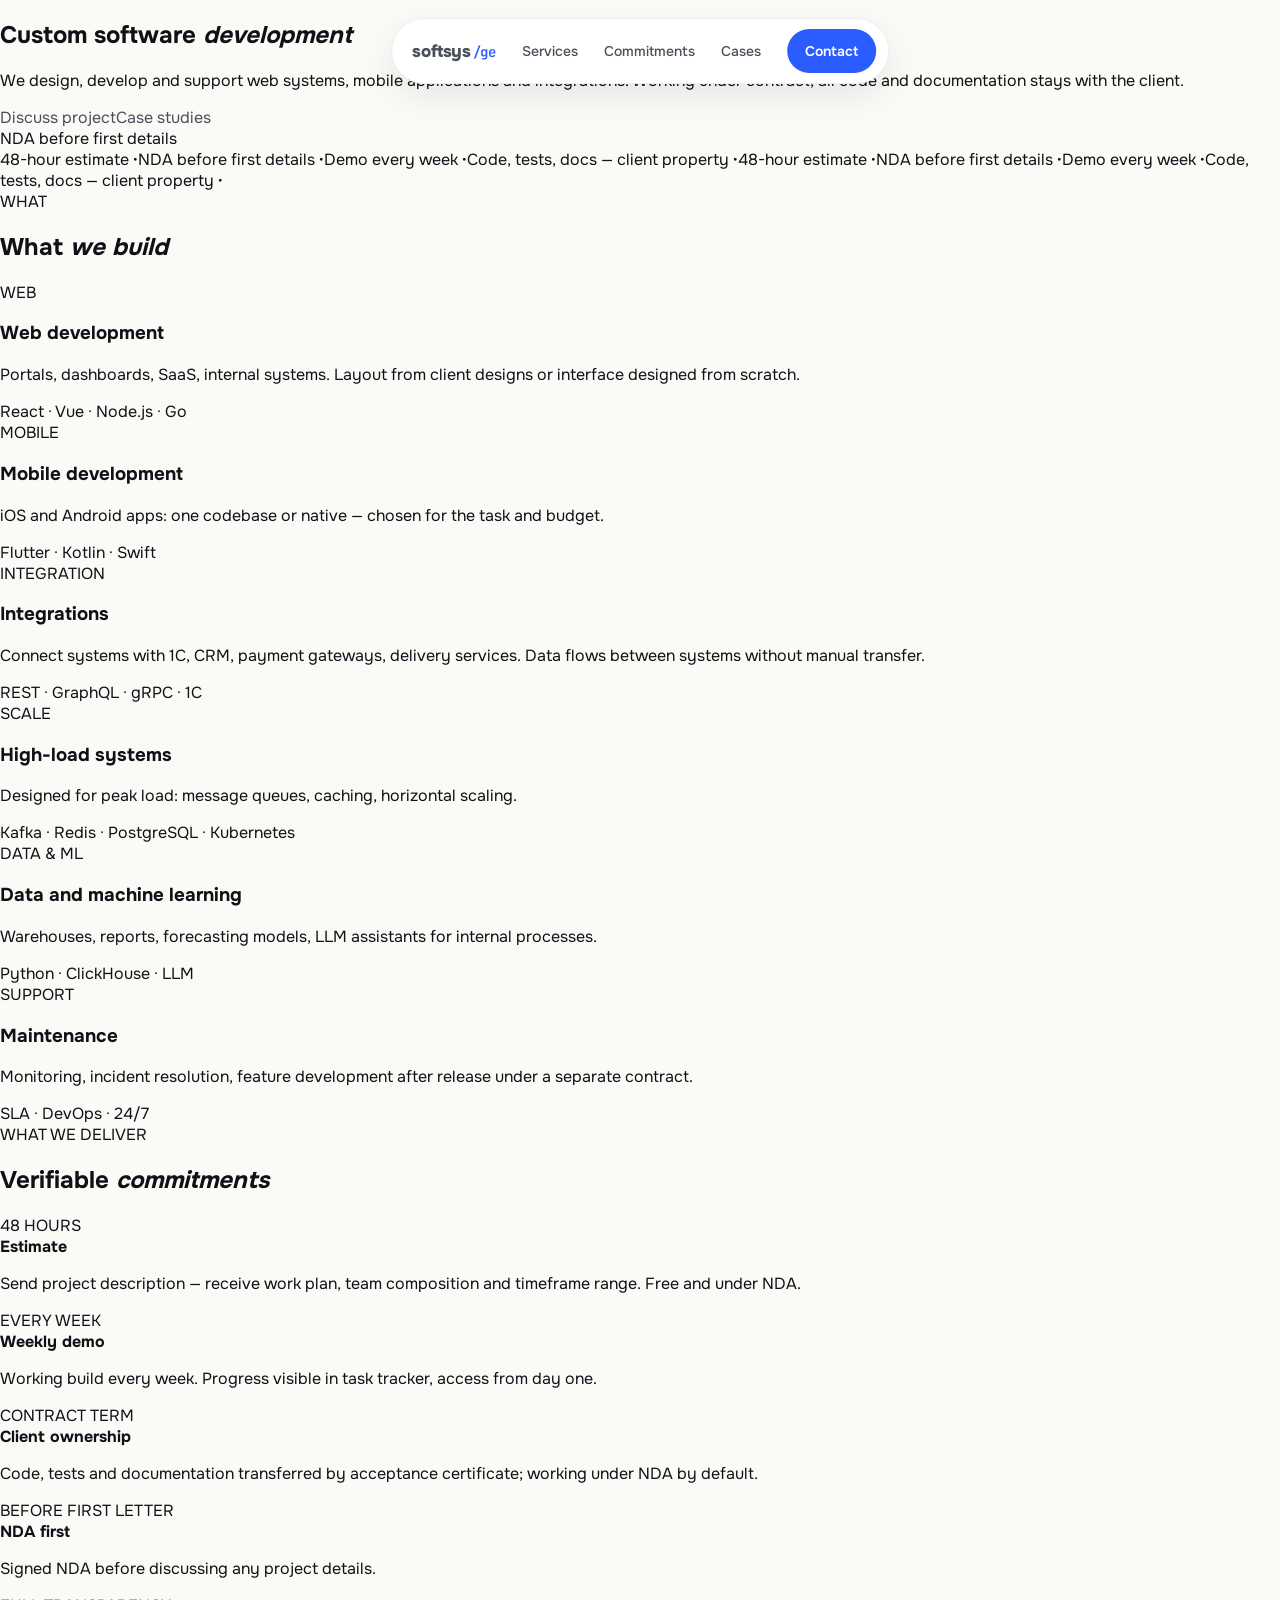
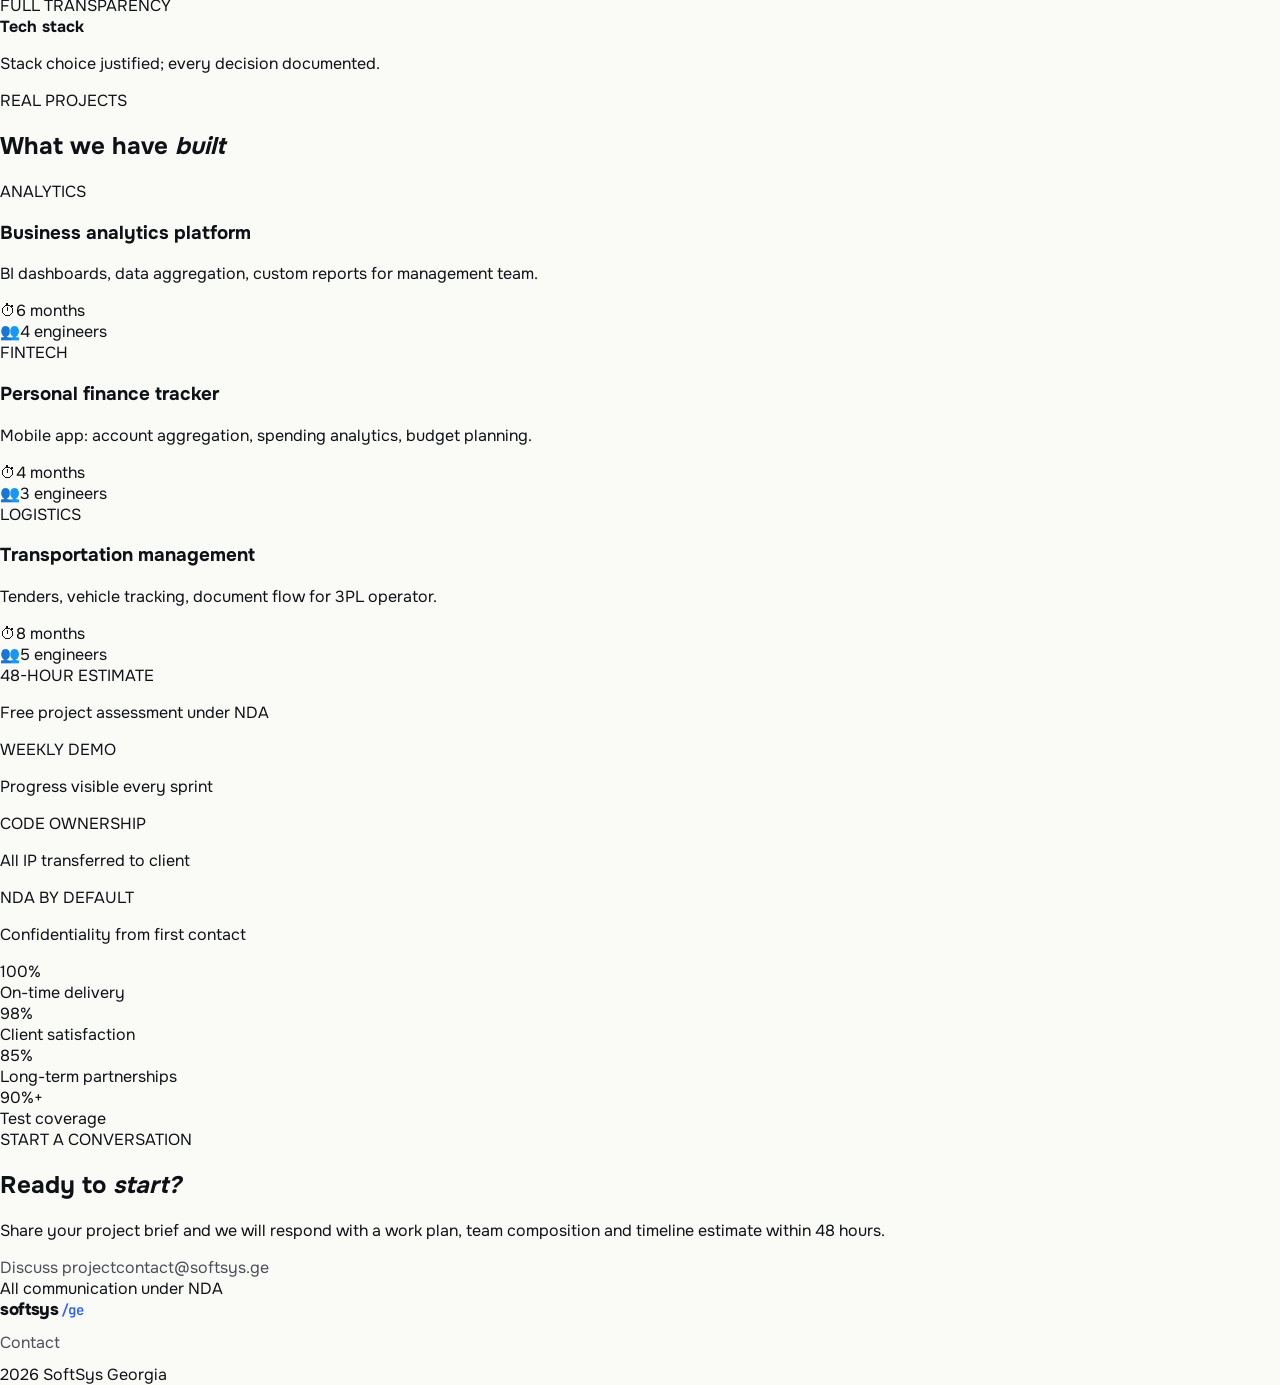
==== index.html @ 472c73eb "chore: initial production build from softsys-ge-landing 2026-09-13" ====
<!doctype html>
<html lang="en">
<head>
<meta charset="UTF-8">
<meta name="viewport" content="width=device-width,initial-scale=1">
<link rel="icon" type="image/svg+xml" href="/favicon.svg">
<!--seo:start-->
<title>Custom software development in Georgia — SoftSys</title>
<meta name="description" content="Web platforms, mobile applications and integrations from architecture to release and support. Discuss your project with SoftSys Georgia.">
<meta name="robots" content="index,follow,max-image-preview:large">
<link rel="canonical" href="https://softsys.ge/">
<link rel="alternate" hreflang="en" href="https://softsys.ge/">
<link rel="alternate" hreflang="ka" href="https://softsys.ge/ka/">
<link rel="alternate" hreflang="x-default" href="https://softsys.ge/">
<meta name="theme-color" content="#FAFAF7">
<meta property="og:type" content="website">
<meta property="og:site_name" content="SoftSys Georgia">
<meta property="og:title" content="Custom software development in Georgia — SoftSys">
<meta property="og:description" content="Web platforms, mobile applications and integrations from architecture to release and support. Discuss your project with SoftSys Georgia.">
<meta property="og:url" content="https://softsys.ge/">
<meta property="og:locale" content="en_US">
<meta property="og:image" content="https://softsys.ge/og-image.png">
<meta property="og:image:width" content="1200">
<meta property="og:image:height" content="630">
<meta property="og:image:alt" content="SoftSys Georgia">
<meta name="twitter:card" content="summary_large_image">
<meta name="twitter:title" content="Custom software development in Georgia — SoftSys">
<meta name="twitter:description" content="Web platforms, mobile applications and integrations from architecture to release and support. Discuss your project with SoftSys Georgia.">
<meta name="twitter:image" content="https://softsys.ge/og-image.png">
<script type="application/ld+json">{"@context":"https://schema.org","@graph":[{"@type":"Organization","@id":"https://softsys.ge/#organization","name":"SoftSys Georgia","url":"https://softsys.ge/","email":"contact@softsys.ge"},{"@type":"WebSite","@id":"https://softsys.ge/#website","name":"SoftSys Georgia","url":"https://softsys.ge/","inLanguage":["en","ka"],"publisher":{"@id":"https://softsys.ge/#organization"}},{"@type":"WebPage","@id":"https://softsys.ge/","url":"https://softsys.ge/","name":"Custom software development in Georgia — SoftSys","description":"Web platforms, mobile applications and integrations from architecture to release and support. Discuss your project with SoftSys Georgia.","inLanguage":"en","isPartOf":{"@id":"https://softsys.ge/#website"},"about":{"@id":"https://softsys.ge/#organization"}}]}</script><!--seo:end-->
  <script type="module" crossorigin src="/assets/index-DocvahK4.js"></script>
  <link rel="stylesheet" crossorigin href="/assets/index-GxEfjXDk.css">
</head>
<body>
<div id="app"><!--[--><a class="skip-link" href="#main">Skip to content</a><header class="site-header"><nav class="site-nav" aria-label="Primary navigation"><a class="brand" href="#top">softsys<span>/ge</span></a><button class="menu-toggle" type="button" aria-label="Menu" aria-expanded="false" aria-controls="primary-menu"><span></span><span></span></button><div id="primary-menu" class="nav-links"><a href="#services">Services</a><a href="#commitments">Commitments</a><a href="#cases">Cases</a><a class="nav-cta" href="mailto:contact@softsys.ge">Contact</a></div></nav></header><main id="main"><section class="hero page-section" id="top"><div class="hero-intro"><h1>Custom software <em>development</em></h1><p>We design, develop and support web systems, mobile applications and integrations. Working under contract, all code and documentation stays with the client.</p><div class="actions"><a class="btn-primary" href="mailto:contact@softsys.ge">Discuss project</a><a class="btn-secondary" href="#cases">Case studies</a></div><div class="hint">NDA before first details</div></div></section><div class="ticker-section"><div class="ticker"><span>48-hour estimate <b>·</b></span><span>NDA before first details <b>·</b></span><span>Demo every week <b>·</b></span><span>Code, tests, docs — client property <b>·</b></span><span>48-hour estimate <b>·</b></span><span>NDA before first details <b>·</b></span><span>Demo every week <b>·</b></span><span>Code, tests, docs — client property <b>·</b></span></div></div><section id="services" class="page-section"><div class="section-kicker">WHAT </div><div class="section-heading"><h2>What <em>we build</em></h2></div><div class="responsive-grid"><div class="service-card"><div class="card-header"><span class="badge">WEB</span></div><h3>Web development</h3><p>Portals, dashboards, SaaS, internal systems. Layout from client designs or interface designed from scratch.</p><div class="stack">React · Vue · Node.js · Go</div></div><div class="service-card"><div class="card-header"><span class="badge">MOBILE</span></div><h3>Mobile development</h3><p>iOS and Android apps: one codebase or native — chosen for the task and budget.</p><div class="stack">Flutter · Kotlin · Swift</div></div><div class="service-card"><div class="card-header"><span class="badge">INTEGRATION</span></div><h3>Integrations</h3><p>Connect systems with 1C, CRM, payment gateways, delivery services. Data flows between systems without manual transfer.</p><div class="stack">REST · GraphQL · gRPC · 1C</div></div><div class="service-card"><div class="card-header"><span class="badge">SCALE</span></div><h3>High-load systems</h3><p>Designed for peak load: message queues, caching, horizontal scaling.</p><div class="stack">Kafka · Redis · PostgreSQL · Kubernetes</div></div><div class="service-card"><div class="card-header"><span class="badge">DATA &amp; ML</span></div><h3>Data and machine learning</h3><p>Warehouses, reports, forecasting models, LLM assistants for internal processes.</p><div class="stack">Python · ClickHouse · LLM</div></div><div class="service-card"><div class="card-header"><span class="badge">SUPPORT</span></div><h3>Maintenance</h3><p>Monitoring, incident resolution, feature development after release under a separate contract.</p><div class="stack">SLA · DevOps · 24/7</div></div></div></section><section id="commitments" class="page-section"><div class="section-kicker">WHAT WE DELIVER</div><h2>Verifiable <em>commitments</em></h2><div class="commitments-timeline"><div class="commitment-item"><div class="commitment-label">48 HOURS</div><strong>Estimate</strong><p>Send project description — receive work plan, team composition and timeframe range. Free and under NDA.</p></div><div class="commitment-item"><div class="commitment-label">EVERY WEEK</div><strong>Weekly demo</strong><p>Working build every week. Progress visible in task tracker, access from day one.</p></div><div class="commitment-item"><div class="commitment-label">CONTRACT TERM</div><strong>Client ownership</strong><p>Code, tests and documentation transferred by acceptance certificate; working under NDA by default.</p></div><div class="commitment-item"><div class="commitment-label">BEFORE FIRST LETTER</div><strong>NDA first</strong><p>Signed NDA before discussing any project details.</p></div><div class="commitment-item"><div class="commitment-label">FULL TRANSPARENCY</div><strong>Tech stack</strong><p>Stack choice justified; every decision documented.</p></div></div></section><section id="cases" class="page-section"><div class="section-kicker">REAL PROJECTS</div><div class="section-heading"><h2>What we have <em>built</em></h2></div><div class="responsive-grid"><div class="case-card"><div class="case-preview"><div class="preview-mockup"><div class="mockup-dots"><i></i><i></i><i></i></div><div class="mockup-chart"><i></i><i></i><i></i><i></i><i></i></div></div><div class="case-badge">ANALYTICS</div></div><div class="case-content"><h3>Business analytics platform</h3><p>BI dashboards, data aggregation, custom reports for management team.</p><div class="case-meta"><div><span>⏱</span>6 months</div><div><span>👥</span>4 engineers</div></div></div></div><div class="case-card"><div class="case-preview"><div class="preview-phone"><div class="phone-notch"></div><div class="phone-content"><div class="phone-hero"></div><div class="phone-line"></div><div class="phone-line short"></div><div class="phone-line shorter"></div></div></div><div class="case-badge">FINTECH</div></div><div class="case-content"><h3>Personal finance tracker</h3><p>Mobile app: account aggregation, spending analytics, budget planning.</p><div class="case-meta"><div><span>⏱</span>4 months</div><div><span>👥</span>3 engineers</div></div></div></div><div class="case-card"><div class="case-preview"><div class="preview-list"><div class="list-item"><i></i><div></div><div class="status green"></div></div><div class="list-item"><i></i><div></div><div class="status green"></div></div><div class="list-item"><i></i><div></div><div class="status green"></div></div></div><div class="case-badge">LOGISTICS</div></div><div class="case-content"><h3>Transportation management</h3><p>Tenders, vehicle tracking, document flow for 3PL operator.</p><div class="case-meta"><div><span>⏱</span>8 months</div><div><span>👥</span>5 engineers</div></div></div></div></div></section><section id="contact" class="commitments-block"><div class="commitments-grid"><div class="commitment-mini"><div class="commitment-label">48-HOUR ESTIMATE</div><p>Free project assessment under NDA</p></div><div class="commitment-mini"><div class="commitment-label">WEEKLY DEMO</div><p>Progress visible every sprint</p></div><div class="commitment-mini"><div class="commitment-label">CODE OWNERSHIP</div><p>All IP transferred to client</p></div><div class="commitment-mini"><div class="commitment-label">NDA BY DEFAULT</div><p>Confidentiality from first contact</p></div></div></section><section class="footer-hero"><div class="footer-hero-content"><div class="stats-grid"><div class="stat"><div class="stat-value">100%</div><div class="stat-label">On-time delivery</div></div><div class="stat"><div class="stat-value">98%</div><div class="stat-label">Client satisfaction</div></div><div class="stat"><div class="stat-value">85%</div><div class="stat-label">Long-term partnerships</div></div><div class="stat"><div class="stat-value">90%+</div><div class="stat-label">Test coverage</div></div></div><div class="footer-divider"></div><div class="footer-cta-section"><div class="section-kicker">START A CONVERSATION</div><h2>Ready to <em>start?</em></h2><p>Share your project brief and we will respond with a work plan, team composition and timeline estimate within 48 hours.</p><div class="actions"><a class="btn-primary" href="mailto:contact@softsys.ge">Discuss project</a><a class="btn-secondary-light" href="mailto:contact@softsys.ge">contact@softsys.ge</a></div><div class="hint-light">All communication under NDA</div></div></div></section></main><footer class="site-footer"><div class="footer-content"><div class="brand">softsys<span>/ge</span></div><div class="footer-links"><!--[--><a href="mailto:contact@softsys.ge">Contact</a><!--]--></div><div class="footer-copy">2026 SoftSys Georgia</div></div></footer><!--]--></div>
</body>
</html>
---- assets/index-GxEfjXDk.css ----
@font-face{font-family:Onest Variable;font-style:normal;font-display:swap;font-weight:100 900;src:url(/assets/onest-cyrillic-ext-wght-normal-DOFToQv1.woff2)format("woff2-variations");unicode-range:U+460-52F,U+1C80-1C8A,U+20B4,U+2DE0-2DFF,U+A640-A69F,U+FE2E-FE2F}@font-face{font-family:Onest Variable;font-style:normal;font-display:swap;font-weight:100 900;src:url(/assets/onest-cyrillic-wght-normal-DayYxulF.woff2)format("woff2-variations");unicode-range:U+301,U+400-45F,U+490-491,U+4B0-4B1,U+2116}@font-face{font-family:Onest Variable;font-style:normal;font-display:swap;font-weight:100 900;src:url(/assets/onest-math-wght-normal-Bl4ZGkZl.woff2)format("woff2-variations");unicode-range:U+302-303,U+305,U+307-308,U+310,U+312,U+315,U+31A,U+326-327,U+32C,U+32F-330,U+332-333,U+338,U+33A,U+346,U+34D,U+391-3A1,U+3A3-3A9,U+3B1-3C9,U+3D1,U+3D5-3D6,U+3F0-3F1,U+3F4-3F5,U+2016-2017,U+2034-2038,U+203C,U+2040,U+2043,U+2047,U+2050,U+2057,U+205F,U+2070-2071,U+2074-208E,U+2090-209C,U+20D0-20DC,U+20E1,U+20E5-20EF,U+2100-2112,U+2114-2115,U+2117-2121,U+2123-214F,U+2190,U+2192,U+2194-21AE,U+21B0-21E5,U+21F1-21F2,U+21F4-2211,U+2213-2214,U+2216-22FF,U+2308-230B,U+2310,U+2319,U+231C-2321,U+2336-237A,U+237C,U+2395,U+239B-23B7,U+23D0,U+23DC-23E1,U+2474-2475,U+25AF,U+25B3,U+25B7,U+25BD,U+25C1,U+25CA,U+25CC,U+25FB,U+266D-266F,U+27C0-27FF,U+2900-2AFF,U+2B0E-2B11,U+2B30-2B4C,U+2BFE,U+3030,U+FF5B,U+FF5D,U+1D400-1D7FF,U+1EE??}@font-face{font-family:Onest Variable;font-style:normal;font-display:swap;font-weight:100 900;src:url(/assets/onest-symbols-wght-normal-DxQzqQfC.woff2)format("woff2-variations");unicode-range:U+1-C,U+E-1F,U+7F-9F,U+20DD-20E0,U+20E2-20E4,U+2150-218F,U+2190,U+2192,U+2194-2199,U+21AF,U+21E6-21F0,U+21F3,U+2218-2219,U+2299,U+22C4-22C6,U+2300-243F,U+2440-244A,U+2460-24FF,U+25A0-27BF,U+28??,U+2921-2922,U+2981,U+29BF,U+29EB,U+2B??,U+4DC0-4DFF,U+FFF9-FFFB,U+10140-1018E,U+10190-1019C,U+101A0,U+101D0-101FD,U+102E0-102FB,U+10E60-10E7E,U+1D2C0-1D2D3,U+1D2E0-1D37F,U+1F0??,U+1F100-1F1AD,U+1F1E6-1F1FF,U+1F30D-1F30F,U+1F315,U+1F31C,U+1F31E,U+1F320-1F32C,U+1F336,U+1F378,U+1F37D,U+1F382,U+1F393-1F39F,U+1F3A7-1F3A8,U+1F3AC-1F3AF,U+1F3C2,U+1F3C4-1F3C6,U+1F3CA-1F3CE,U+1F3D4-1F3E0,U+1F3ED,U+1F3F1-1F3F3,U+1F3F5-1F3F7,U+1F408,U+1F415,U+1F41F,U+1F426,U+1F43F,U+1F441-1F442,U+1F444,U+1F446-1F449,U+1F44C-1F44E,U+1F453,U+1F46A,U+1F47D,U+1F4A3,U+1F4B0,U+1F4B3,U+1F4B9,U+1F4BB,U+1F4BF,U+1F4C8-1F4CB,U+1F4D6,U+1F4DA,U+1F4DF,U+1F4E3-1F4E6,U+1F4EA-1F4ED,U+1F4F7,U+1F4F9-1F4FB,U+1F4FD-1F4FE,U+1F503,U+1F507-1F50B,U+1F50D,U+1F512-1F513,U+1F53E-1F54A,U+1F54F-1F5FA,U+1F610,U+1F650-1F67F,U+1F687,U+1F68D,U+1F691,U+1F694,U+1F698,U+1F6AD,U+1F6B2,U+1F6B9-1F6BA,U+1F6BC,U+1F6C6-1F6CF,U+1F6D3-1F6D7,U+1F6E0-1F6EA,U+1F6F0-1F6F3,U+1F6F7-1F6FC,U+1F7??,U+1F800-1F80B,U+1F810-1F847,U+1F850-1F859,U+1F860-1F887,U+1F890-1F8AD,U+1F8B0-1F8BB,U+1F8C0-1F8C1,U+1F900-1F90B,U+1F93B,U+1F946,U+1F984,U+1F996,U+1F9E9,U+1FA00-1FA6F,U+1FA70-1FA7C,U+1FA80-1FA89,U+1FA8F-1FAC6,U+1FACE-1FADC,U+1FADF-1FAE9,U+1FAF0-1FAF8,U+1FB??}@font-face{font-family:Onest Variable;font-style:normal;font-display:swap;font-weight:100 900;src:url(/assets/onest-vietnamese-wght-normal-BBxOatbv.woff2)format("woff2-variations");unicode-range:U+102-103,U+110-111,U+128-129,U+168-169,U+1A0-1A1,U+1AF-1B0,U+300-301,U+303-304,U+308-309,U+323,U+329,U+1EA0-1EF9,U+20AB}@font-face{font-family:Onest Variable;font-style:normal;font-display:swap;font-weight:100 900;src:url(/assets/onest-latin-ext-wght-normal-QAhDxQuo.woff2)format("woff2-variations");unicode-range:U+100-2BA,U+2BD-2C5,U+2C7-2CC,U+2CE-2D7,U+2DD-2FF,U+304,U+308,U+329,U+1D00-1DBF,U+1E00-1E9F,U+1EF2-1EFF,U+2020,U+20A0-20AB,U+20AD-20C0,U+2113,U+2C60-2C7F,U+A720-A7FF}@font-face{font-family:Onest Variable;font-style:normal;font-display:swap;font-weight:100 900;src:url(/assets/onest-latin-wght-normal-Dun_Rd-l.woff2)format("woff2-variations");unicode-range:U+??,U+131,U+152-153,U+2BB-2BC,U+2C6,U+2DA,U+2DC,U+304,U+308,U+329,U+2000-206F,U+20AC,U+2122,U+2191,U+2193,U+2212,U+2215,U+FEFF,U+FFFD}@font-face{font-family:Playfair Display Variable;font-style:normal;font-display:swap;font-weight:400 900;src:url(/assets/playfair-display-cyrillic-wght-normal-5WvUvBgz.woff2)format("woff2-variations");unicode-range:U+301,U+400-45F,U+490-491,U+4B0-4B1,U+2116}@font-face{font-family:Playfair Display Variable;font-style:normal;font-display:swap;font-weight:400 900;src:url(/assets/playfair-display-vietnamese-wght-normal-Cabi7G8-.woff2)format("woff2-variations");unicode-range:U+102-103,U+110-111,U+128-129,U+168-169,U+1A0-1A1,U+1AF-1B0,U+300-301,U+303-304,U+308-309,U+323,U+329,U+1EA0-1EF9,U+20AB}@font-face{font-family:Playfair Display Variable;font-style:normal;font-display:swap;font-weight:400 900;src:url(/assets/playfair-display-latin-ext-wght-normal-CT1r92Rl.woff2)format("woff2-variations");unicode-range:U+100-2BA,U+2BD-2C5,U+2C7-2CC,U+2CE-2D7,U+2DD-2FF,U+304,U+308,U+329,U+1D00-1DBF,U+1E00-1E9F,U+1EF2-1EFF,U+2020,U+20A0-20AB,U+20AD-20C0,U+2113,U+2C60-2C7F,U+A720-A7FF}@font-face{font-family:Playfair Display Variable;font-style:normal;font-display:swap;font-weight:400 900;src:url(/assets/playfair-display-latin-wght-normal-BOwq7MWX.woff2)format("woff2-variations");unicode-range:U+??,U+131,U+152-153,U+2BB-2BC,U+2C6,U+2DA,U+2DC,U+304,U+308,U+329,U+2000-206F,U+20AC,U+2122,U+2191,U+2193,U+2212,U+2215,U+FEFF,U+FFFD}@font-face{font-family:JetBrains Mono Variable;font-style:normal;font-display:swap;font-weight:100 800;src:url([data-uri])format("woff2-variations");unicode-range:U+460-52F,U+1C80-1C8A,U+20B4,U+2DE0-2DFF,U+A640-A69F,U+FE2E-FE2F}@font-face{font-family:JetBrains Mono Variable;font-style:normal;font-display:swap;font-weight:100 800;src:url(/assets/jetbrains-mono-cyrillic-wght-normal-D73BlboJ.woff2)format("woff2-variations");unicode-range:U+301,U+400-45F,U+490-491,U+4B0-4B1,U+2116}@font-face{font-family:JetBrains Mono Variable;font-style:normal;font-display:swap;font-weight:100 800;src:url(/assets/jetbrains-mono-greek-wght-normal-Bw9x6K1M.woff2)format("woff2-variations");unicode-range:U+370-377,U+37A-37F,U+384-38A,U+38C,U+38E-3A1,U+3A3-3FF}@font-face{font-family:JetBrains Mono Variable;font-style:normal;font-display:swap;font-weight:100 800;src:url(/assets/jetbrains-mono-vietnamese-wght-normal-Bt-aOZkq.woff2)format("woff2-variations");unicode-range:U+102-103,U+110-111,U+128-129,U+168-169,U+1A0-1A1,U+1AF-1B0,U+300-301,U+303-304,U+308-309,U+323,U+329,U+1EA0-1EF9,U+20AB}@font-face{font-family:JetBrains Mono Variable;font-style:normal;font-display:swap;font-weight:100 800;src:url(/assets/jetbrains-mono-latin-ext-wght-normal-DBQx-q_a.woff2)format("woff2-variations");unicode-range:U+100-2BA,U+2BD-2C5,U+2C7-2CC,U+2CE-2D7,U+2DD-2FF,U+304,U+308,U+329,U+1D00-1DBF,U+1E00-1E9F,U+1EF2-1EFF,U+2020,U+20A0-20AB,U+20AD-20C0,U+2113,U+2C60-2C7F,U+A720-A7FF}@font-face{font-family:JetBrains Mono Variable;font-style:normal;font-display:swap;font-weight:100 800;src:url(/assets/jetbrains-mono-latin-wght-normal-B9CIFXIH.woff2)format("woff2-variations");unicode-range:U+??,U+131,U+152-153,U+2BB-2BC,U+2C6,U+2DA,U+2DC,U+304,U+308,U+329,U+2000-206F,U+20AC,U+2122,U+2191,U+2193,U+2212,U+2215,U+FEFF,U+FFFD}@font-face{font-family:Playfair Display Variable;font-style:italic;font-display:swap;font-weight:400 900;src:url(/assets/playfair-display-cyrillic-wght-italic-D5dBZ3aJ.woff2)format("woff2-variations");unicode-range:U+301,U+400-45F,U+490-491,U+4B0-4B1,U+2116}@font-face{font-family:Playfair Display Variable;font-style:italic;font-display:swap;font-weight:400 900;src:url(/assets/playfair-display-vietnamese-wght-italic-DUEcMSM3.woff2)format("woff2-variations");unicode-range:U+102-103,U+110-111,U+128-129,U+168-169,U+1A0-1A1,U+1AF-1B0,U+300-301,U+303-304,U+308-309,U+323,U+329,U+1EA0-1EF9,U+20AB}@font-face{font-family:Playfair Display Variable;font-style:italic;font-display:swap;font-weight:400 900;src:url(/assets/playfair-display-latin-ext-wght-italic-ze_cPdSg.woff2)format("woff2-variations");unicode-range:U+100-2BA,U+2BD-2C5,U+2C7-2CC,U+2CE-2D7,U+2DD-2FF,U+304,U+308,U+329,U+1D00-1DBF,U+1E00-1E9F,U+1EF2-1EFF,U+2020,U+20A0-20AB,U+20AD-20C0,U+2113,U+2C60-2C7F,U+A720-A7FF}@font-face{font-family:Playfair Display Variable;font-style:italic;font-display:swap;font-weight:400 900;src:url(/assets/playfair-display-latin-wght-italic-DmbndNpe.woff2)format("woff2-variations");unicode-range:U+??,U+131,U+152-153,U+2BB-2BC,U+2C6,U+2DA,U+2DC,U+304,U+308,U+329,U+2000-206F,U+20AC,U+2122,U+2191,U+2193,U+2212,U+2215,U+FEFF,U+FFFD}:root{--accent:#2b5cff;--wire:#2b5cff9e;--wire-soft:#2b5cff57}html,body{color:#0e1116;-webkit-font-smoothing:antialiased;background:#fafaf7;margin:0;padding:0;font-family:Onest Variable,sans-serif}a{color:#4a4f58;text-decoration:none}a:hover{color:#0e1116}@keyframes tk{to{transform:translate(-50%)}}@keyframes fin{to{opacity:1;transform:none}}#wire .browser,#wire .phone{box-shadow:none!important;border:1.5px dashed var(--wire)!important;background:0 0!important}#wire .p-screen{border:1px solid var(--wire-soft)!important;background:0 0!important}#wire .browser *,#wire .phone *{color:#0000!important;border-color:var(--wire-soft)!important;box-shadow:none!important;background:0 0!important}#wire .b-head{border-bottom:1px solid var(--wire-soft)!important}#wire .traffic i,#wire .s-item i,#wire .row-av,#wire .p-bell,#wire .p-item i,#wire .p-tab i,#wire .urlbar,#wire .chipbtn,#wire .card,#wire .chart,#wire .bar,#wire .ln,#wire .p-hero,#wire .p-item,#wire .p-notch,#wire .s-on{border:1px solid var(--wire)!important;background:0 0!important}#wire .bar-hl{border-color:var(--accent)!important;border-width:1.5px!important}#wire .side{border-right:1px solid var(--wire-soft)!important}#wire .p-tab{border-top:1px solid var(--wire-soft)!important}#wire .browser:before,#wire .browser:after,#wire .phone:before,#wire .phone:after{content:"+";color:var(--accent);font-family:JetBrains Mono Variable,monospace;font-size:12px;font-weight:600;position:absolute}#wire .browser:before{top:-18px;left:-14px}#wire .browser:after{bottom:-18px;right:-14px}#wire .phone:before{top:-18px;right:-14px}#wire .phone:after{bottom:-18px;left:-14px}.d1{z-index:50;opacity:0;background:#fff;border:1px solid #0e111612;border-radius:999px;align-items:center;gap:26px;padding:10px 12px 10px 20px;animation:.7s cubic-bezier(.2,.7,.2,1) 50ms forwards fin;display:flex;position:fixed;top:18px;left:50%;transform:translateY(10px);box-shadow:0 12px 32px #0e111614}.d2{letter-spacing:-.02em;align-items:baseline;gap:2px;font-size:17px;font-weight:800;display:flex}.d3{color:var(--accent);font-family:JetBrains Mono Variable,monospace;font-size:14px;font-weight:600}.d4{color:#4a4f58;font-size:14px;font-weight:500}.d5:hover{color:#0e1116}.d6{color:#4a4f58;font-size:14px;font-weight:500}.d7:hover{color:#0e1116}.d8{color:#4a4f58;font-size:14px;font-weight:500}.d9:hover{color:#0e1116}.d10{background:var(--accent);color:#fff;border-radius:999px;padding:9px 18px;font-size:14px;font-weight:600}.d11:hover{filter:brightness(.92);color:#fff}.d12{flex-direction:column;min-height:100svh;display:flex}.d13{text-align:center;padding:112px 24px 0}.d14{letter-spacing:-.035em;opacity:0;max-width:17ch;margin:20px auto 0;font-size:clamp(42px,5.9vw,78px);font-weight:800;line-height:1.02;animation:.7s cubic-bezier(.2,.7,.2,1) .14s forwards fin;transform:translateY(10px)}.d15{color:var(--accent);letter-spacing:-.01em;padding-right:.06em;font-family:Playfair Display Variable,serif;font-style:italic;font-weight:500}.d16{color:#4a4f58;opacity:0;max-width:54ch;margin:18px auto 0;font-size:clamp(15px,1.35vw,18px);line-height:1.55;animation:.7s cubic-bezier(.2,.7,.2,1) .23s forwards fin;transform:translateY(10px)}.d17{opacity:0;justify-content:center;align-items:center;gap:14px;margin-top:26px;animation:.7s cubic-bezier(.2,.7,.2,1) .32s forwards fin;display:flex;transform:translateY(10px)}.d18{background:var(--accent);color:#fff;box-shadow:0 14px 30px color-mix(in srgb,var(--accent) 28%,transparent);border-radius:999px;padding:15px 28px;font-size:15.5px;font-weight:600;transition:transform .15s}.d19:hover{color:#fff;filter:brightness(.94);transform:translateY(-1px)}.d20{color:#0e1116;border-radius:999px;padding:15px 28px;font-size:15.5px;font-weight:600}.d21:hover{color:var(--accent)}.d22{letter-spacing:.1em;color:#8a8f98;opacity:0;margin-top:16px;font-family:JetBrains Mono Variable,monospace;font-size:10.5px;animation:.7s .32s forwards fin}.d23{opacity:0;flex:1;justify-content:center;margin-top:22px;animation:.7s cubic-bezier(.2,.7,.2,1) .45s forwards fin;display:flex;position:relative;transform:translateY(10px)}.d24{--cut:84%;-webkit-user-select:none;user-select:none;touch-action:none;width:min(1180px,94vw);height:540px;position:relative}.d25{z-index:2;position:absolute;top:0;bottom:0;left:0;right:0}.d26{background:#fff;border-radius:14px;width:min(760px,72%);height:470px;position:absolute;top:6px;left:50%;overflow:hidden;translate:-50%;box-shadow:0 30px 70px #0e111624,0 2px 8px #0e11160d}.d27{border-bottom:1px solid #eef0f3;align-items:center;gap:10px;height:42px;padding:0 16px;display:flex}.d28{gap:6px;display:flex}.d29,.d30,.d31{background:#e4e7eb;border-radius:50%;width:9px;height:9px;display:block}.d32{color:#9aa0aa;letter-spacing:.06em;background:#f3f5f8;border-radius:6px;flex:1;justify-content:center;align-items:center;max-width:320px;height:24px;margin:0 auto;font-family:JetBrains Mono Variable,monospace;font-size:10px;display:flex}.d33{height:calc(100% - 42px);display:flex}.d34{border-right:1px solid #eef0f3;flex-direction:column;gap:6px;width:168px;padding:14px 12px;display:flex}.d35{background:color-mix(in srgb,var(--accent) 8%,#fff);color:var(--accent);border-radius:8px;align-items:center;gap:9px;padding:8px 10px;font-size:12px;font-weight:600;display:flex}.d36{background:var(--accent);border-radius:4px;flex:none;width:14px;height:14px}.d37{color:#4a4f58;border-radius:8px;align-items:center;gap:9px;padding:8px 10px;font-size:12px;font-weight:500;display:flex}.d38{background:#e8ebef;border-radius:4px;flex:none;width:14px;height:14px}.d39{color:#4a4f58;border-radius:8px;align-items:center;gap:9px;padding:8px 10px;font-size:12px;font-weight:500;display:flex}.d40{background:#e8ebef;border-radius:4px;flex:none;width:14px;height:14px}.d41{color:#4a4f58;border-radius:8px;align-items:center;gap:9px;padding:8px 10px;font-size:12px;font-weight:500;display:flex}.d42{background:#e8ebef;border-radius:4px;flex:none;width:14px;height:14px}.d43{color:#4a4f58;border-radius:8px;align-items:center;gap:9px;padding:8px 10px;font-size:12px;font-weight:500;display:flex}.d44{background:#e8ebef;border-radius:4px;flex:none;width:14px;height:14px}.d45{flex-direction:column;flex:1;gap:14px;padding:18px 20px;display:flex}.d46{justify-content:space-between;align-items:center;display:flex}.d47{letter-spacing:-.01em;font-size:15px}.d48{color:#fff;background:var(--accent);border-radius:7px;padding:6px 11px;font-size:11px;font-weight:600}.d49{gap:12px;display:flex}.d50{border:1px solid #eef0f3;border-radius:11px;flex-direction:column;flex:1;gap:5px;padding:12px 13px;display:flex}.d51{letter-spacing:.1em;color:#9aa0aa;font-family:JetBrains Mono Variable,monospace;font-size:9px}.d52{letter-spacing:-.02em;font-size:20px;font-weight:800}.d53{color:#31a163;font-size:10px;font-weight:600}.d54{border:1px solid #eef0f3;border-radius:11px;flex-direction:column;flex:1;gap:5px;padding:12px 13px;display:flex}.d55{letter-spacing:.1em;color:#9aa0aa;font-family:JetBrains Mono Variable,monospace;font-size:9px}.d56{letter-spacing:-.02em;font-size:20px;font-weight:800}.d57{color:#31a163;font-size:10px;font-weight:600}.d58{border:1px solid #eef0f3;border-radius:11px;flex-direction:column;flex:1;gap:5px;padding:12px 13px;display:flex}.d59{letter-spacing:.1em;color:#9aa0aa;font-family:JetBrains Mono Variable,monospace;font-size:9px}.d60{letter-spacing:-.02em;font-size:20px;font-weight:800}.d61{color:#31a163;font-size:10px;font-weight:600}.d62{border:1px solid #eef0f3;border-radius:11px;flex:1;align-items:flex-end;gap:9px;padding:14px;display:flex}.d63{background:#e9edf8;border-radius:5px 5px 2px 2px;flex:1;height:34%}.d64{background:#e9edf8;border-radius:5px 5px 2px 2px;flex:1;height:52%}.d65{background:#e9edf8;border-radius:5px 5px 2px 2px;flex:1;height:44%}.d66{background:#e9edf8;border-radius:5px 5px 2px 2px;flex:1;height:66%}.d67{background:#e9edf8;border-radius:5px 5px 2px 2px;flex:1;height:58%}.d68{background:var(--accent);border-radius:5px 5px 2px 2px;flex:1;height:88%}.d69{background:#e9edf8;border-radius:5px 5px 2px 2px;flex:1;height:72%}.d70{flex-direction:column;gap:8px;display:flex}.d71{align-items:center;gap:10px;display:flex}.d72{background:#e8ebef;border-radius:50%;flex:none;width:20px;height:20px}.d73{background:#eff1f4;border-radius:4px;width:34%;height:7px}.d74{background:#e4f0e8;border-radius:4px;width:20%;height:7px;margin-left:auto}.d75{align-items:center;gap:10px;display:flex}.d76{background:#e8ebef;border-radius:50%;flex:none;width:20px;height:20px}.d77{background:#eff1f4;border-radius:4px;width:42%;height:7px}.d78{background:#e4f0e8;border-radius:4px;width:20%;height:7px;margin-left:auto}.d79{background:#0e1116;border-radius:34px;width:216px;height:442px;padding:9px;position:absolute;top:84px;left:calc(50% + 218px);translate:-50%;box-shadow:0 34px 70px #0e111642}.d80{background:#fff;border-radius:26px;flex-direction:column;width:100%;height:100%;display:flex;overflow:hidden}.d81{background:#0e1116;border-radius:0 0 12px 12px;width:74px;height:18px;margin:0 auto}.d82{justify-content:space-between;align-items:center;padding:12px 15px 4px;display:flex}.d83{letter-spacing:-.01em;font-size:13px}.d84{background:#f1f3f6;border-radius:50%;width:22px;height:22px}.d85{background:linear-gradient(135deg,var(--accent),color-mix(in srgb,var(--accent) 50%,#fff));color:#fff;border-radius:13px;margin:9px 13px;padding:13px 14px}.d86{letter-spacing:.12em;opacity:.8;font-family:JetBrains Mono Variable,monospace;font-size:8px}.d87{letter-spacing:-.02em;margin-top:3px;font-size:21px;font-weight:800}.d88{align-items:flex-end;gap:4px;height:26px;margin-top:9px;display:flex}.d89{background:#fff6;border-radius:2px;flex:1;height:30%}.d90{background:#fff6;border-radius:2px;flex:1;height:55%}.d91{background:#fff6;border-radius:2px;flex:1;height:40%}.d92{background:#fff6;border-radius:2px;flex:1;height:70%}.d93{background:#fff6;border-radius:2px;flex:1;height:52%}.d94{background:#fff;border-radius:2px;flex:1;height:92%}.d95{background:#fff6;border-radius:2px;flex:1;height:64%}.d96{flex-direction:column;gap:8px;padding:4px 13px;display:flex}.d97{border:1px solid #f0f2f5;border-radius:11px;align-items:center;gap:9px;padding:9px 10px;display:flex}.d98{background:color-mix(in srgb,var(--accent) 8%,#fff);border-radius:8px;flex:none;width:24px;height:24px}.d99{flex:1}.d100{font-size:10.5px;display:block}.d101{color:#9aa0aa;margin-top:2px;font-size:8.5px;display:block}.d102{color:#31a163;font-family:JetBrains Mono Variable,monospace;font-size:9px;font-weight:600}.d103{border:1px solid #f0f2f5;border-radius:11px;align-items:center;gap:9px;padding:9px 10px;display:flex}.d104{background:color-mix(in srgb,var(--accent) 8%,#fff);border-radius:8px;flex:none;width:24px;height:24px}.d105{flex:1}.d106{font-size:10.5px;display:block}.d107{color:#9aa0aa;margin-top:2px;font-size:8.5px;display:block}.d108{color:#31a163;font-family:JetBrains Mono Variable,monospace;font-size:9px;font-weight:600}.d109{border:1px solid #f0f2f5;border-radius:11px;align-items:center;gap:9px;padding:9px 10px;display:flex}.d110{background:color-mix(in srgb,var(--accent) 8%,#fff);border-radius:8px;flex:none;width:24px;height:24px}.d111{flex:1}.d112{font-size:10.5px;display:block}.d113{color:#9aa0aa;margin-top:2px;font-size:8.5px;display:block}.d114{color:#31a163;font-family:JetBrains Mono Variable,monospace;font-size:9px;font-weight:600}.d115{border-top:1px solid #f0f2f5;justify-content:space-around;align-items:center;margin-top:auto;padding:10px 0 14px;display:flex}.d116{background:var(--accent);border-radius:5px;width:16px;height:16px}.d117,.d118,.d119{background:#e8ebef;border-radius:5px;width:16px;height:16px}.d120{z-index:3;background:linear-gradient(to right,color-mix(in srgb,var(--accent) 10%,transparent) 1px,transparent 1px) 0 0/28px 28px,linear-gradient(to bottom,color-mix(in srgb,var(--accent) 10%,transparent) 1px,transparent 1px) 0 0/28px 28px,linear-gradient(to right,color-mix(in srgb,var(--accent) 16%,transparent) 1px,transparent 1px) 0 0/140px 140px,linear-gradient(to bottom,color-mix(in srgb,var(--accent) 16%,transparent) 1px,transparent 1px) 0 0/140px 140px,color-mix(in srgb,var(--accent) 5%,#fafaf7);clip-path:inset(0 0 0 var(--cut));position:absolute;top:0;bottom:0;left:0;right:0}.d121{z-index:4;clip-path:inset(0 0 0 var(--cut));position:absolute;top:0;bottom:0;left:0;right:0}.d122{display:contents}.d123{z-index:6;letter-spacing:.16em;color:#9aa0aa;font-family:JetBrains Mono Variable,monospace;font-size:10px;position:absolute;top:-2px;left:8px}.d124{z-index:5;pointer-events:none;align-items:center;display:flex;position:absolute;top:88px;left:69%;right:-6px}.d125{background:var(--accent);flex:1;height:1px;position:relative}.d126:before{content:"";background:var(--accent);border-radius:50%;width:6px;height:6px;position:absolute;top:-2.5px;left:-2px}.d127{flex-direction:column;display:flex}.d128{letter-spacing:.12em;color:var(--accent);border:1px solid var(--accent);white-space:nowrap;background:#fafaf7d9;border-radius:6px;padding:5px 9px;font-family:JetBrains Mono Variable,monospace;font-size:9.5px;font-weight:600}.d129{letter-spacing:.08em;color:#7c86a8;margin-top:3px;font-family:JetBrains Mono Variable,monospace;font-size:8px}.d130{z-index:5;pointer-events:none;align-items:center;display:flex;position:absolute;top:214px;left:75%;right:-6px}.d131{background:var(--accent);flex:1;height:1px;position:relative}.d132:before{content:"";background:var(--accent);border-radius:50%;width:6px;height:6px;position:absolute;top:-2.5px;left:-2px}.d133{flex-direction:column;display:flex}.d134{letter-spacing:.12em;color:var(--accent);border:1px solid var(--accent);white-space:nowrap;background:#fafaf7d9;border-radius:6px;padding:5px 9px;font-family:JetBrains Mono Variable,monospace;font-size:9.5px;font-weight:600}.d135{letter-spacing:.08em;color:#7c86a8;margin-top:3px;font-family:JetBrains Mono Variable,monospace;font-size:8px}.d136{z-index:5;pointer-events:none;align-items:center;display:flex;position:absolute;top:352px;left:72%;right:-6px}.d137{background:var(--accent);flex:1;height:1px;position:relative}.d138:before{content:"";background:var(--accent);border-radius:50%;width:6px;height:6px;position:absolute;top:-2.5px;left:-2px}.d139{flex-direction:column;display:flex}.d140{letter-spacing:.12em;color:var(--accent);border:1px solid var(--accent);white-space:nowrap;background:#fafaf7d9;border-radius:6px;padding:5px 9px;font-family:JetBrains Mono Variable,monospace;font-size:9.5px;font-weight:600}.d141{letter-spacing:.08em;color:#7c86a8;margin-top:3px;font-family:JetBrains Mono Variable,monospace;font-size:8px}.d142{z-index:5;letter-spacing:.1em;color:var(--accent);pointer-events:none;align-items:center;gap:8px;width:min(760px,72%);font-family:JetBrains Mono Variable,monospace;font-size:9px;display:flex;position:absolute;top:492px;left:50%;translate:-50%}.d143{background:var(--accent);flex:1;height:1px;position:relative}.d144:before{content:"";background:var(--accent);width:1px;height:9px;position:absolute;top:-4px;left:0}.d145:after{content:"";background:var(--accent);width:1px;height:9px;position:absolute;top:-4px;right:0}.d146{top:-14px;bottom:-14px;left:var(--cut);z-index:8;border-left:1.5px solid var(--accent);width:0;position:absolute}.d147:before{content:"";background:var(--accent);border-radius:50%;width:7px;height:7px;position:absolute;top:-3px;left:-4px}.d148:after{content:"";background:var(--accent);border-radius:50%;width:7px;height:7px;position:absolute;bottom:-3px;left:-4px}.d149{color:#fff;cursor:ew-resize;background:#0e1116;border:none;border-radius:999px;align-items:center;gap:7px;padding:10px 13px;font-family:JetBrains Mono Variable,monospace;font-size:12px;font-weight:600;display:flex;position:absolute;top:50%;left:0;translate:-50% -50%;box-shadow:0 10px 26px #0e11164d}.d150:hover{background:#000}.d151{white-space:nowrap;letter-spacing:.14em;color:#9aa0aa;font-size:9px;font-weight:500;position:absolute;top:calc(100% + 10px);left:50%;translate:-50%}.d152{background:#fff;border-top:1px solid #0e111614;border-bottom:1px solid #0e111614;margin-top:34px;padding:13px 0;overflow:hidden}.d153{width:max-content;animation:30s linear infinite tk;display:flex}.d154{letter-spacing:.16em;color:#4a4f58;white-space:nowrap;padding:0 26px;font-family:JetBrains Mono Variable,monospace;font-size:11px}.d155{color:var(--accent);font-weight:600}.d156{letter-spacing:.16em;color:#4a4f58;white-space:nowrap;padding:0 26px;font-family:JetBrains Mono Variable,monospace;font-size:11px}.d157{color:var(--accent);font-weight:600}.d158{letter-spacing:.16em;color:#4a4f58;white-space:nowrap;padding:0 26px;font-family:JetBrains Mono Variable,monospace;font-size:11px}.d159{color:var(--accent);font-weight:600}.d160{letter-spacing:.16em;color:#4a4f58;white-space:nowrap;padding:0 26px;font-family:JetBrains Mono Variable,monospace;font-size:11px}.d161{color:var(--accent);font-weight:600}.d162{letter-spacing:.16em;color:#4a4f58;white-space:nowrap;padding:0 26px;font-family:JetBrains Mono Variable,monospace;font-size:11px}.d163{color:var(--accent);font-weight:600}.d164{letter-spacing:.16em;color:#4a4f58;white-space:nowrap;padding:0 26px;font-family:JetBrains Mono Variable,monospace;font-size:11px}.d165{color:var(--accent);font-weight:600}.d166{letter-spacing:.16em;color:#4a4f58;white-space:nowrap;padding:0 26px;font-family:JetBrains Mono Variable,monospace;font-size:11px}.d167{color:var(--accent);font-weight:600}.d168{letter-spacing:.16em;color:#4a4f58;white-space:nowrap;padding:0 26px;font-family:JetBrains Mono Variable,monospace;font-size:11px}.d169{color:var(--accent);font-weight:600}.d170{letter-spacing:.16em;color:#4a4f58;white-space:nowrap;padding:0 26px;font-family:JetBrains Mono Variable,monospace;font-size:11px}.d171{color:var(--accent);font-weight:600}.d172{letter-spacing:.16em;color:#4a4f58;white-space:nowrap;padding:0 26px;font-family:JetBrains Mono Variable,monospace;font-size:11px}.d173{color:var(--accent);font-weight:600}.d174{max-width:1228px;margin:0 auto;padding:110px 24px 0}.d175{letter-spacing:.16em;color:#9aa0aa;font-family:JetBrains Mono Variable,monospace;font-size:10px}.d176{flex-wrap:wrap;justify-content:space-between;align-items:flex-end;gap:18px;margin-top:14px;display:flex}.d177{letter-spacing:-.03em;margin:0;font-size:clamp(32px,3.6vw,52px);font-weight:800;line-height:1.05}.d178{color:var(--accent);font-family:Playfair Display Variable,serif;font-style:italic;font-weight:500}.d179{color:#4a4f58;max-width:38ch;margin:0;font-size:15px;line-height:1.5}.d180{grid-template-columns:repeat(auto-fit,minmax(min(100%,300px),1fr));gap:14px;margin-top:40px;display:grid}.d181{background:#fff;border:1px solid #0e111612;border-radius:16px;flex-direction:column;gap:10px;padding:24px;transition:border-color .15s,background .15s;display:flex}.d182:hover{border:1px dashed var(--wire);background:linear-gradient(to right,color-mix(in srgb,var(--accent) 7%,transparent) 1px,transparent 1px) 0 0/26px 26px,linear-gradient(to bottom,color-mix(in srgb,var(--accent) 7%,transparent) 1px,transparent 1px) 0 0/26px 26px,color-mix(in srgb,var(--accent) 4%,#fff)}.d183{justify-content:space-between;align-items:center;display:flex}.d184{letter-spacing:.14em;color:var(--accent);font-family:JetBrains Mono Variable,monospace;font-size:10px;font-weight:600}.d185{letter-spacing:.14em;color:#9aa0aa;font-family:JetBrains Mono Variable,monospace;font-size:9px}.d186{letter-spacing:-.02em;margin-top:6px;font-size:19px}.d187{color:#4a4f58;margin:0;font-size:14px;line-height:1.55}.d188{letter-spacing:.08em;color:#9aa0aa;margin-top:auto;padding-top:8px;font-family:JetBrains Mono Variable,monospace;font-size:10px}.d189{background:#fff;border:1px solid #0e111612;border-radius:16px;flex-direction:column;gap:10px;padding:24px;transition:border-color .15s,background .15s;display:flex}.d190:hover{border:1px dashed var(--wire);background:linear-gradient(to right,color-mix(in srgb,var(--accent) 7%,transparent) 1px,transparent 1px) 0 0/26px 26px,linear-gradient(to bottom,color-mix(in srgb,var(--accent) 7%,transparent) 1px,transparent 1px) 0 0/26px 26px,color-mix(in srgb,var(--accent) 4%,#fff)}.d191{justify-content:space-between;align-items:center;display:flex}.d192{letter-spacing:.14em;color:var(--accent);font-family:JetBrains Mono Variable,monospace;font-size:10px;font-weight:600}.d193{letter-spacing:.14em;color:#9aa0aa;font-family:JetBrains Mono Variable,monospace;font-size:9px}.d194{letter-spacing:-.02em;margin-top:6px;font-size:19px}.d195{color:#4a4f58;margin:0;font-size:14px;line-height:1.55}.d196{letter-spacing:.08em;color:#9aa0aa;margin-top:auto;padding-top:8px;font-family:JetBrains Mono Variable,monospace;font-size:10px}.d197{background:#fff;border:1px solid #0e111612;border-radius:16px;flex-direction:column;gap:10px;padding:24px;transition:border-color .15s,background .15s;display:flex}.d198:hover{border:1px dashed var(--wire);background:linear-gradient(to right,color-mix(in srgb,var(--accent) 7%,transparent) 1px,transparent 1px) 0 0/26px 26px,linear-gradient(to bottom,color-mix(in srgb,var(--accent) 7%,transparent) 1px,transparent 1px) 0 0/26px 26px,color-mix(in srgb,var(--accent) 4%,#fff)}.d199{justify-content:space-between;align-items:center;display:flex}.d200{letter-spacing:.14em;color:var(--accent);font-family:JetBrains Mono Variable,monospace;font-size:10px;font-weight:600}.d201{letter-spacing:.14em;color:#9aa0aa;font-family:JetBrains Mono Variable,monospace;font-size:9px}.d202{letter-spacing:-.02em;margin-top:6px;font-size:19px}.d203{color:#4a4f58;margin:0;font-size:14px;line-height:1.55}.d204{letter-spacing:.08em;color:#9aa0aa;margin-top:auto;padding-top:8px;font-family:JetBrains Mono Variable,monospace;font-size:10px}.d205{background:#fff;border:1px solid #0e111612;border-radius:16px;flex-direction:column;gap:10px;padding:24px;transition:border-color .15s,background .15s;display:flex}.d206:hover{border:1px dashed var(--wire);background:linear-gradient(to right,color-mix(in srgb,var(--accent) 7%,transparent) 1px,transparent 1px) 0 0/26px 26px,linear-gradient(to bottom,color-mix(in srgb,var(--accent) 7%,transparent) 1px,transparent 1px) 0 0/26px 26px,color-mix(in srgb,var(--accent) 4%,#fff)}.d207{justify-content:space-between;align-items:center;display:flex}.d208{letter-spacing:.14em;color:var(--accent);font-family:JetBrains Mono Variable,monospace;font-size:10px;font-weight:600}.d209{letter-spacing:.14em;color:#9aa0aa;font-family:JetBrains Mono Variable,monospace;font-size:9px}.d210{letter-spacing:-.02em;margin-top:6px;font-size:19px}.d211{color:#4a4f58;margin:0;font-size:14px;line-height:1.55}.d212{letter-spacing:.08em;color:#9aa0aa;margin-top:auto;padding-top:8px;font-family:JetBrains Mono Variable,monospace;font-size:10px}.d213{background:#fff;border:1px solid #0e111612;border-radius:16px;flex-direction:column;gap:10px;padding:24px;transition:border-color .15s,background .15s;display:flex}.d214:hover{border:1px dashed var(--wire);background:linear-gradient(to right,color-mix(in srgb,var(--accent) 7%,transparent) 1px,transparent 1px) 0 0/26px 26px,linear-gradient(to bottom,color-mix(in srgb,var(--accent) 7%,transparent) 1px,transparent 1px) 0 0/26px 26px,color-mix(in srgb,var(--accent) 4%,#fff)}.d215{justify-content:space-between;align-items:center;display:flex}.d216{letter-spacing:.14em;color:var(--accent);font-family:JetBrains Mono Variable,monospace;font-size:10px;font-weight:600}.d217{letter-spacing:.14em;color:#9aa0aa;font-family:JetBrains Mono Variable,monospace;font-size:9px}.d218{letter-spacing:-.02em;margin-top:6px;font-size:19px}.d219{color:#4a4f58;margin:0;font-size:14px;line-height:1.55}.d220{letter-spacing:.08em;color:#9aa0aa;margin-top:auto;padding-top:8px;font-family:JetBrains Mono Variable,monospace;font-size:10px}.d221{background:#fff;border:1px solid #0e111612;border-radius:16px;flex-direction:column;gap:10px;padding:24px;transition:border-color .15s,background .15s;display:flex}.d222:hover{border:1px dashed var(--wire);background:linear-gradient(to right,color-mix(in srgb,var(--accent) 7%,transparent) 1px,transparent 1px) 0 0/26px 26px,linear-gradient(to bottom,color-mix(in srgb,var(--accent) 7%,transparent) 1px,transparent 1px) 0 0/26px 26px,color-mix(in srgb,var(--accent) 4%,#fff)}.d223{justify-content:space-between;align-items:center;display:flex}.d224{letter-spacing:.14em;color:var(--accent);font-family:JetBrains Mono Variable,monospace;font-size:10px;font-weight:600}.d225{letter-spacing:.14em;color:#9aa0aa;font-family:JetBrains Mono Variable,monospace;font-size:9px}.d226{letter-spacing:-.02em;margin-top:6px;font-size:19px}.d227{color:#4a4f58;margin:0;font-size:14px;line-height:1.55}.d228{letter-spacing:.08em;color:#9aa0aa;margin-top:auto;padding-top:8px;font-family:JetBrains Mono Variable,monospace;font-size:10px}.d229{max-width:1228px;margin:0 auto;padding:110px 24px 0}.d230{letter-spacing:.16em;color:#9aa0aa;font-family:JetBrains Mono Variable,monospace;font-size:10px}.d231{letter-spacing:-.03em;margin:14px 0 0;font-size:clamp(32px,3.6vw,52px);font-weight:800;line-height:1.05}.d232{color:var(--accent);font-family:Playfair Display Variable,serif;font-style:italic;font-weight:500}.d233{border-top:1px solid var(--accent);margin-top:48px}.d234{grid-template-columns:repeat(auto-fit,minmax(min(100%,190px),1fr));gap:24px;display:grid}.d235{padding-top:24px;position:relative}.d236:before{content:"";background:var(--accent);border-radius:50%;width:7px;height:7px;position:absolute;top:-4px;left:0}.d237{letter-spacing:.12em;color:var(--accent);font-family:JetBrains Mono Variable,monospace;font-size:10px;font-weight:600}.d238{letter-spacing:-.01em;margin-top:8px;font-size:17px;display:block}.d239{color:#4a4f58;margin:6px 0 0;font-size:13.5px;line-height:1.5}.d240{padding-top:24px;position:relative}.d241:before{content:"";background:var(--accent);border-radius:50%;width:7px;height:7px;position:absolute;top:-4px;left:0}.d242{letter-spacing:.12em;color:var(--accent);font-family:JetBrains Mono Variable,monospace;font-size:10px;font-weight:600}.d243{letter-spacing:-.01em;margin-top:8px;font-size:17px;display:block}.d244{color:#4a4f58;margin:6px 0 0;font-size:13.5px;line-height:1.5}.d245{padding-top:24px;position:relative}.d246:before{content:"";background:var(--accent);border-radius:50%;width:7px;height:7px;position:absolute;top:-4px;left:0}.d247{letter-spacing:.12em;color:var(--accent);font-family:JetBrains Mono Variable,monospace;font-size:10px;font-weight:600}.d248{letter-spacing:-.01em;margin-top:8px;font-size:17px;display:block}.d249{color:#4a4f58;margin:6px 0 0;font-size:13.5px;line-height:1.5}.d250{padding-top:24px;position:relative}.d251:before{content:"";background:var(--accent);border-radius:50%;width:7px;height:7px;position:absolute;top:-4px;left:0}.d252{letter-spacing:.12em;color:var(--accent);font-family:JetBrains Mono Variable,monospace;font-size:10px;font-weight:600}.d253{letter-spacing:-.01em;margin-top:8px;font-size:17px;display:block}.d254{color:#4a4f58;margin:6px 0 0;font-size:13.5px;line-height:1.5}.d255{padding-top:24px;position:relative}.d256:before{content:"";background:var(--accent);border-radius:50%;width:7px;height:7px;position:absolute;top:-4px;left:0}.d257{letter-spacing:.12em;color:var(--accent);font-family:JetBrains Mono Variable,monospace;font-size:10px;font-weight:600}.d258{letter-spacing:-.01em;margin-top:8px;font-size:17px;display:block}.d259{color:#4a4f58;margin:6px 0 0;font-size:13.5px;line-height:1.5}.d260{max-width:1228px;margin:0 auto;padding:110px 24px 0}.d261{letter-spacing:.16em;color:#9aa0aa;font-family:JetBrains Mono Variable,monospace;font-size:10px}.d262{flex-wrap:wrap;justify-content:space-between;align-items:flex-end;gap:18px;margin-top:14px;display:flex}.d263{letter-spacing:-.03em;margin:0;font-size:clamp(32px,3.6vw,52px);font-weight:800;line-height:1.05}.d264{color:var(--accent);font-family:Playfair Display Variable,serif;font-style:italic;font-weight:500}.d265{letter-spacing:.12em;color:var(--accent);font-family:JetBrains Mono Variable,monospace;font-size:11px;font-weight:600}.d266:hover{color:#1f49e0}.d267{grid-template-columns:repeat(auto-fit,minmax(min(100%,300px),1fr));gap:14px;margin-top:40px;display:grid}.d268{background:#fff;border:1px solid #0e111612;border-radius:16px;flex-direction:column;display:flex;overflow:hidden}.d269{background:linear-gradient(to right,color-mix(in srgb,var(--accent) 9%,transparent) 1px,transparent 1px) 0 0/26px 26px,linear-gradient(to bottom,color-mix(in srgb,var(--accent) 9%,transparent) 1px,transparent 1px) 0 0/26px 26px,color-mix(in srgb,var(--accent) 5%,#fafaf7);justify-content:center;align-items:center;height:180px;display:flex;position:relative}.d270{background:#fff;border-radius:10px;width:66%;padding:10px 12px;box-shadow:0 14px 34px #0e11161f}.d271{gap:5px;display:flex}.d272,.d273,.d274{background:#e4e7eb;border-radius:50%;width:6px;height:6px}.d275{align-items:flex-end;gap:6px;height:52px;margin-top:10px;display:flex}.d276{background:#e9edf8;border-radius:3px;flex:1;height:40%}.d277{background:#e9edf8;border-radius:3px;flex:1;height:65%}.d278{background:var(--accent);border-radius:3px;flex:1;height:50%}.d279{background:#e9edf8;border-radius:3px;flex:1;height:85%}.d280{background:#e9edf8;border-radius:3px;flex:1;height:70%}.d281{letter-spacing:.14em;color:var(--accent);font-family:JetBrains Mono Variable,monospace;font-size:9px;font-weight:600;position:absolute;bottom:10px;left:12px}.d282{flex-direction:column;flex:1;gap:10px;padding:20px;display:flex}.d283{letter-spacing:-.02em;margin:0;font-size:18px}.d284{color:#4a4f58;margin:0;font-size:13.5px;line-height:1.55}.d285{gap:10px;margin-top:auto;padding-top:6px;display:flex}.d286{border:1px solid #0e111614;border-radius:10px;flex:1;padding:10px 12px}.d287{font-family:JetBrains Mono Variable,monospace;font-size:16px}.d288{letter-spacing:.1em;color:#9aa0aa;margin-top:3px;font-family:JetBrains Mono Variable,monospace;font-size:8.5px;display:block}.d289{border:1px solid #0e111614;border-radius:10px;flex:1;padding:10px 12px}.d290{font-family:JetBrains Mono Variable,monospace;font-size:16px}.d291{letter-spacing:.1em;color:#9aa0aa;margin-top:3px;font-family:JetBrains Mono Variable,monospace;font-size:8.5px;display:block}.d292{background:#fff;border:1px solid #0e111612;border-radius:16px;flex-direction:column;display:flex;overflow:hidden}.d293{background:linear-gradient(to right,color-mix(in srgb,var(--accent) 9%,transparent) 1px,transparent 1px) 0 0/26px 26px,linear-gradient(to bottom,color-mix(in srgb,var(--accent) 9%,transparent) 1px,transparent 1px) 0 0/26px 26px,color-mix(in srgb,var(--accent) 5%,#fafaf7);justify-content:center;align-items:center;height:180px;display:flex;position:relative}.d294{background:#0e1116;border-radius:16px;width:92px;padding:5px;box-shadow:0 14px 34px #0e11162e}.d295{background:#fff;border-radius:12px;flex-direction:column;gap:5px;padding:8px;display:flex}.d296{background:linear-gradient(135deg,var(--accent),color-mix(in srgb,var(--accent) 50%,#fff));border-radius:7px;height:26px}.d297{background:#eff1f4;border-radius:4px;height:8px}.d298{background:#eff1f4;border-radius:4px;width:70%;height:8px}.d299{background:#eff1f4;border-radius:4px;width:85%;height:8px}.d300{letter-spacing:.14em;color:var(--accent);font-family:JetBrains Mono Variable,monospace;font-size:9px;font-weight:600;position:absolute;bottom:10px;left:12px}.d301{flex-direction:column;flex:1;gap:10px;padding:20px;display:flex}.d302{letter-spacing:-.02em;margin:0;font-size:18px}.d303{color:#4a4f58;margin:0;font-size:13.5px;line-height:1.55}.d304{gap:10px;margin-top:auto;padding-top:6px;display:flex}.d305{border:1px solid #0e111614;border-radius:10px;flex:1;padding:10px 12px}.d306{font-family:JetBrains Mono Variable,monospace;font-size:16px}.d307{letter-spacing:.1em;color:#9aa0aa;margin-top:3px;font-family:JetBrains Mono Variable,monospace;font-size:8.5px;display:block}.d308{border:1px solid #0e111614;border-radius:10px;flex:1;padding:10px 12px}.d309{font-family:JetBrains Mono Variable,monospace;font-size:16px}.d310{letter-spacing:.1em;color:#9aa0aa;margin-top:3px;font-family:JetBrains Mono Variable,monospace;font-size:8.5px;display:block}.d311{background:#fff;border:1px solid #0e111612;border-radius:16px;flex-direction:column;display:flex;overflow:hidden}.d312{background:linear-gradient(to right,color-mix(in srgb,var(--accent) 9%,transparent) 1px,transparent 1px) 0 0/26px 26px,linear-gradient(to bottom,color-mix(in srgb,var(--accent) 9%,transparent) 1px,transparent 1px) 0 0/26px 26px,color-mix(in srgb,var(--accent) 5%,#fafaf7);justify-content:center;align-items:center;height:180px;display:flex;position:relative}.d313{background:#fff;border-radius:10px;flex-direction:column;gap:7px;width:66%;padding:12px;display:flex;box-shadow:0 14px 34px #0e11161f}.d314{align-items:center;gap:8px;display:flex}.d315{background:#e8ebef;border-radius:50%;width:16px;height:16px}.d316{background:#eff1f4;border-radius:4px;width:45%;height:7px}.d317{background:var(--accent);border-radius:4px;width:18%;height:7px;margin-left:auto}.d318{align-items:center;gap:8px;display:flex}.d319{background:#e8ebef;border-radius:50%;width:16px;height:16px}.d320{background:#eff1f4;border-radius:4px;width:60%;height:7px}.d321{background:#e4f0e8;border-radius:4px;width:18%;height:7px;margin-left:auto}.d322{align-items:center;gap:8px;display:flex}.d323{background:#e8ebef;border-radius:50%;width:16px;height:16px}.d324{background:#eff1f4;border-radius:4px;width:38%;height:7px}.d325{background:#e4f0e8;border-radius:4px;width:18%;height:7px;margin-left:auto}.d326{letter-spacing:.14em;color:var(--accent);font-family:JetBrains Mono Variable,monospace;font-size:9px;font-weight:600;position:absolute;bottom:10px;left:12px}.d327{flex-direction:column;flex:1;gap:10px;padding:20px;display:flex}.d328{letter-spacing:-.02em;margin:0;font-size:18px}.d329{color:#4a4f58;margin:0;font-size:13.5px;line-height:1.55}.d330{gap:10px;margin-top:auto;padding-top:6px;display:flex}.d331{border:1px solid #0e111614;border-radius:10px;flex:1;padding:10px 12px}.d332{font-family:JetBrains Mono Variable,monospace;font-size:16px}.d333{letter-spacing:.1em;color:#9aa0aa;margin-top:3px;font-family:JetBrains Mono Variable,monospace;font-size:8.5px;display:block}.d334{border:1px solid #0e111614;border-radius:10px;flex:1;padding:10px 12px}.d335{font-family:JetBrains Mono Variable,monospace;font-size:16px}.d336{letter-spacing:.1em;color:#9aa0aa;margin-top:3px;font-family:JetBrains Mono Variable,monospace;font-size:8.5px;display:block}.d337{background:#fff;border-top:1px solid #0e111614;border-bottom:1px solid #0e111614;margin-top:110px;padding:34px 24px}.d338{grid-template-columns:repeat(auto-fit,minmax(min(100%,220px),1fr));gap:24px;max-width:1180px;margin:0 auto;display:grid}.d339{letter-spacing:.16em;color:var(--accent);font-family:JetBrains Mono Variable,monospace;font-size:9.5px;font-weight:600}.d340{letter-spacing:.04em;color:#4a4f58;margin-top:8px;font-family:JetBrains Mono Variable,monospace;font-size:11.5px}.d341{letter-spacing:.16em;color:var(--accent);font-family:JetBrains Mono Variable,monospace;font-size:9.5px;font-weight:600}.d342{letter-spacing:.04em;color:#4a4f58;margin-top:8px;font-family:JetBrains Mono Variable,monospace;font-size:11.5px}.d343{letter-spacing:.16em;color:var(--accent);font-family:JetBrains Mono Variable,monospace;font-size:9.5px;font-weight:600}.d344{letter-spacing:.04em;color:#4a4f58;margin-top:8px;font-family:JetBrains Mono Variable,monospace;font-size:11.5px}.d345{letter-spacing:.16em;color:var(--accent);font-family:JetBrains Mono Variable,monospace;font-size:9.5px;font-weight:600}.d346{letter-spacing:.04em;color:#4a4f58;margin-top:8px;font-family:JetBrains Mono Variable,monospace;font-size:11.5px}.d347{color:#fff;background:linear-gradient(90deg,#ffffff0b 1px,#0000 1px) 0 0/28px 28px,linear-gradient(#ffffff0b 1px,#0000 1px) 0 0/28px 28px,#0e1116;padding:90px 24px 0}.d348{max-width:1180px;margin:0 auto}.d349{grid-template-columns:repeat(auto-fit,minmax(min(100%,200px),1fr));gap:24px;display:grid}.d350{letter-spacing:-.03em;font-size:38px;font-weight:800}.d351{letter-spacing:.14em;color:#8a8f98;margin-top:6px;font-family:JetBrains Mono Variable,monospace;font-size:9.5px}.d352{letter-spacing:-.03em;font-size:38px;font-weight:800}.d353{letter-spacing:.14em;color:#8a8f98;margin-top:6px;font-family:JetBrains Mono Variable,monospace;font-size:9.5px}.d354{letter-spacing:-.03em;font-size:38px;font-weight:800}.d355{letter-spacing:.14em;color:#8a8f98;margin-top:6px;font-family:JetBrains Mono Variable,monospace;font-size:9.5px}.d356{letter-spacing:-.03em;font-size:38px;font-weight:800}.d357{letter-spacing:.14em;color:#8a8f98;margin-top:6px;font-family:JetBrains Mono Variable,monospace;font-size:9.5px}.d358{border-top:1px solid #ffffff1a;margin-top:56px}.d359{text-align:center;padding:72px 0 64px}.d360{letter-spacing:.16em;color:#8a8f98;font-family:JetBrains Mono Variable,monospace;font-size:10px}.d361{letter-spacing:-.03em;max-width:18ch;margin:16px auto 0;font-size:clamp(34px,4.4vw,62px);font-weight:800;line-height:1.05}.d362{color:color-mix(in srgb,var(--accent) 60%,#fff);font-family:Playfair Display Variable,serif;font-style:italic;font-weight:500}.d363{color:#a6abb5;max-width:48ch;margin:18px auto 0;font-size:16px;line-height:1.55}.d364{flex-wrap:wrap;justify-content:center;align-items:center;gap:14px;margin-top:30px;display:flex}.d365{background:var(--accent);color:#fff;box-shadow:0 14px 30px color-mix(in srgb,var(--accent) 30%,transparent);border-radius:999px;padding:15px 28px;font-size:15.5px;font-weight:600;transition:transform .15s}.d366:hover{color:#fff;filter:brightness(.94);transform:translateY(-1px)}.d367{color:#fff;border:1px solid #ffffff38;border-radius:999px;padding:14px 24px;font-family:JetBrains Mono Variable,monospace;font-size:13px}.d368:hover{color:#fff;border-color:#fff}.d369{letter-spacing:.12em;color:#8a8f98;margin-top:18px;font-family:JetBrains Mono Variable,monospace;font-size:10px}.d370{border-top:1px solid #ffffff14;flex-wrap:wrap;justify-content:space-between;align-items:center;gap:18px;padding:24px 0 30px;display:flex}.d371{letter-spacing:-.02em;align-items:baseline;gap:2px;font-size:16px;font-weight:800;display:flex}.d372{color:color-mix(in srgb,var(--accent) 70%,#fff);font-family:JetBrains Mono Variable,monospace;font-size:13px;font-weight:600}.d373{gap:22px;display:flex}.d374{color:#8a8f98;font-size:13px}.d375:hover{color:#fff}.d376{color:#8a8f98;font-size:13px}.d377:hover{color:#fff}.d378{color:#8a8f98;font-size:13px}.d379:hover{color:#fff}.d380{letter-spacing:.12em;color:#5c6069;font-family:JetBrains Mono Variable,monospace;font-size:9.5px}*,:before,:after{box-sizing:border-box}html{scroll-behavior:smooth;scroll-padding-top:0}body{min-width:320px;margin:0}button,input{font:inherit}button,a{-webkit-tap-highlight-color:transparent}a:focus-visible{outline-offset:5px;outline:3px solid}button:focus-visible{outline-offset:5px;outline:3px solid}input:focus-visible{outline-offset:5px;outline:3px solid}img,svg{max-width:100%}p,h1,h2,h3{overflow-wrap:break-word}section[id]{scroll-margin-top:110px}.skip-link{color:#142c69;z-index:100;background:#fff;padding:14px;position:fixed;top:8px;left:8px;transform:translateY(-200%)}.skip-link:focus{transform:none}.site-header{z-index:60;position:relative}.site-nav{white-space:nowrap;align-items:center;gap:26px;max-width:calc(100% - 32px);padding:10px 12px 10px 20px;display:flex;position:fixed;top:18px;left:50%;translate:-50%}.brand{letter-spacing:-.02em;align-items:baseline;gap:2px;font-size:17px;font-weight:800;display:flex}.brand span{font-family:JetBrains Mono Variable,monospace;font-size:14px;font-weight:600}.nav-links{align-items:center;gap:26px;display:flex}.nav-links>a{align-items:center;min-height:44px;font-size:14px;font-weight:500;display:inline-flex}.nav-cta{border-radius:999px;padding:9px 18px;font-weight:600!important}.menu-toggle{width:44px;height:44px;color:inherit;cursor:pointer;background:0 0;border:1px solid;border-radius:50%;flex-direction:column;justify-content:center;align-items:center;gap:5px;display:none}.menu-toggle span{background:currentColor;width:17px;height:2px;display:block}.page-section,.responsive-grid>*{min-width:0}.actions{flex-wrap:wrap}.actions>a{white-space:normal;text-align:center;overflow-wrap:anywhere;max-width:100%;min-height:44px}.site-footer{flex-wrap:wrap;justify-content:space-between;align-items:center;gap:18px;display:flex}.site-footer a{align-items:center;min-height:44px;display:inline-flex}@media (max-width:760px){.site-nav{justify-content:space-between;gap:12px;max-width:none;padding:8px 12px 8px 16px;top:12px;left:16px;right:16px;translate:none}.menu-toggle{flex:none;display:flex}.nav-links{white-space:normal;border:1px solid;flex-direction:column;align-items:stretch;gap:6px;padding:16px;display:none;position:absolute;top:calc(100% + 10px);left:0;right:0}.nav-links.open{display:flex}.nav-links>a{padding:10px 14px}.page-section{padding-left:20px;padding-right:20px}.page-section:not(.hero){margin-top:56px;padding-top:40px}.page-section h2{font-size:clamp(28px,7.5vw,38px)}.page-section p{line-height:1.65}.section-heading{flex-direction:column;align-items:flex-start;gap:12px}}@media (prefers-reduced-motion:reduce){html{scroll-behavior:auto}*,:before,:after{transition:none!important;animation:none!important}.reveal{opacity:1!important;transform:none!important}[stroke-dashoffset]{stroke-dashoffset:0!important}}.site-nav{color:#0e1116;background:#fff;border:1px solid #0e111612;border-radius:999px;box-shadow:0 12px 32px #0e111614}.brand span{color:var(--accent)}.nav-links .nav-cta{background:var(--accent);color:#fff}.nav-links .nav-cta:hover{filter:brightness(.92)}.comparison{aspect-ratio:1180/540;-webkit-user-select:none;user-select:none;touch-action:pan-y;align-self:flex-start;width:min(1180px,94vw);margin-bottom:12px;position:relative}.comparison-art{position:absolute;top:0;bottom:0;left:0;right:0;overflow:clip}.comparison-canvas{width:1180px;height:540px;transform:scale(var(--scale));transform-origin:0 0;position:relative}.comparison-scene{z-index:2;position:absolute;top:0;bottom:0;left:0;right:0}.wire-grid{z-index:3;clip-path:inset(0 0 0 var(--cut));background:linear-gradient(90deg,#2b5cff1a 1px,#0000 1px) 0 0/28px 28px,linear-gradient(#2b5cff1a 1px,#0000 1px) 0 0/28px 28px,#eff1f7;position:absolute;top:0;bottom:0;left:0;right:0}#wire{z-index:4;clip-path:inset(0 0 0 var(--cut))}.comparison-divider{top:0;bottom:0;left:var(--cut);z-index:8;border-left:1.5px solid var(--accent);position:absolute}.comparison-divider:before,.comparison-divider:after{content:"";background:var(--accent);border-radius:50%;width:7px;height:7px;position:absolute;left:-4px}.comparison-divider:before{top:-3px}.comparison-divider:after{bottom:-3px}.comparison-handle{color:#fff;cursor:ew-resize;touch-action:none;background:0 0;border:0;border-radius:50%;place-items:center;width:44px;height:44px;font:600 16px JetBrains Mono Variable,monospace;display:grid;position:absolute;top:50%;left:0;transform:translate(-50%,-50%)}.comparison-handle:before{content:"";background:#0e1116;border-radius:50%;width:32px;height:32px;position:absolute;box-shadow:0 4px 12px #0e11162e}.comparison-handle span{z-index:1;white-space:nowrap;pointer-events:none;line-height:1;position:relative}.comparison-handle:focus-visible{outline-color:var(--accent)}.drawing-label{z-index:6;letter-spacing:.16em;color:#737985;font:10px JetBrains Mono Variable;position:absolute;top:0;left:8px}.annotation{z-index:5;color:var(--accent);align-items:center;display:flex;position:absolute;right:0}.annotation-one{top:88px;left:69%}.annotation-two{top:214px;left:75%}.annotation-three{top:352px;left:72%}.annotation i{background:var(--accent);flex:1;height:1px}.annotation div{flex-direction:column;display:flex}.annotation b{letter-spacing:.12em;border:1px solid var(--accent);white-space:nowrap;background:#fafaf7d9;border-radius:6px;padding:5px 9px;font:600 9.5px JetBrains Mono Variable}.annotation span{letter-spacing:.08em;color:#62709a;margin-top:3px;font:8px JetBrains Mono Variable}.comparison-dim{z-index:5;width:760px;color:var(--accent);letter-spacing:.1em;align-items:center;gap:8px;font:9px JetBrains Mono Variable;display:flex;position:absolute;top:492px;left:210px}.comparison-dim i{background:var(--accent);flex:1;height:1px}@media (max-width:760px){.nav-links{background:#fff;border-color:#e4e7ee;border-radius:20px;box-shadow:0 14px 30px #0e111618}.hero{min-height:0;padding:0}.hero-intro{padding:100px 20px 0}.hero-intro h1{max-width:18ch;font-size:clamp(33px,8.6vw,57px);line-height:1.08}.hero-intro .actions{gap:4px}.hero-intro .actions>a{padding:14px 19px;font-size:14px}.hero-intro+div{flex:none;margin-top:36px}.page-section:not(.hero){padding-left:20px;padding-right:20px}#contact{margin-top:48px;padding-top:48px}#contact .actions>a{padding:14px 18px;font-size:13px}.annotation{display:none}.drawing-label{font-size:18px}.comparison{margin-top:10px;margin-bottom:20px}body{overflow-x:hidden}.menu-toggle{z-index:3;flex:none;width:44px;height:44px;position:relative}.menu-toggle span{width:18px;height:2px;margin-top:-1px;margin-left:-9px;transition:transform .22s;position:absolute;top:50%;left:50%}.menu-toggle span:first-child{transform:translateY(-4px)}.menu-toggle span:last-child{transform:translateY(4px)}.menu-toggle[aria-expanded=true] span:first-child{transform:rotate(45deg)}.menu-toggle[aria-expanded=true] span:last-child{transform:rotate(-45deg)}.nav-links{visibility:hidden;opacity:0;pointer-events:none;transition:visibility 0s linear .22s,opacity .22s,transform .22s;display:flex;transform:translateY(-8px)scale(.98)}.nav-links.open{visibility:visible;opacity:1;pointer-events:auto;transition-delay:0s;transform:none}.nav-links a{opacity:0;min-height:44px;transition:opacity .18s,transform .18s;transform:translateY(-5px)}.nav-links.open a{opacity:1;transform:none}.nav-links.open a:first-child{transition-delay:40ms}.nav-links.open a:nth-child(2){transition-delay:70ms}.nav-links.open a:nth-child(3){transition-delay:.1s}.nav-links.open a:nth-child(4){transition-delay:.13s}}
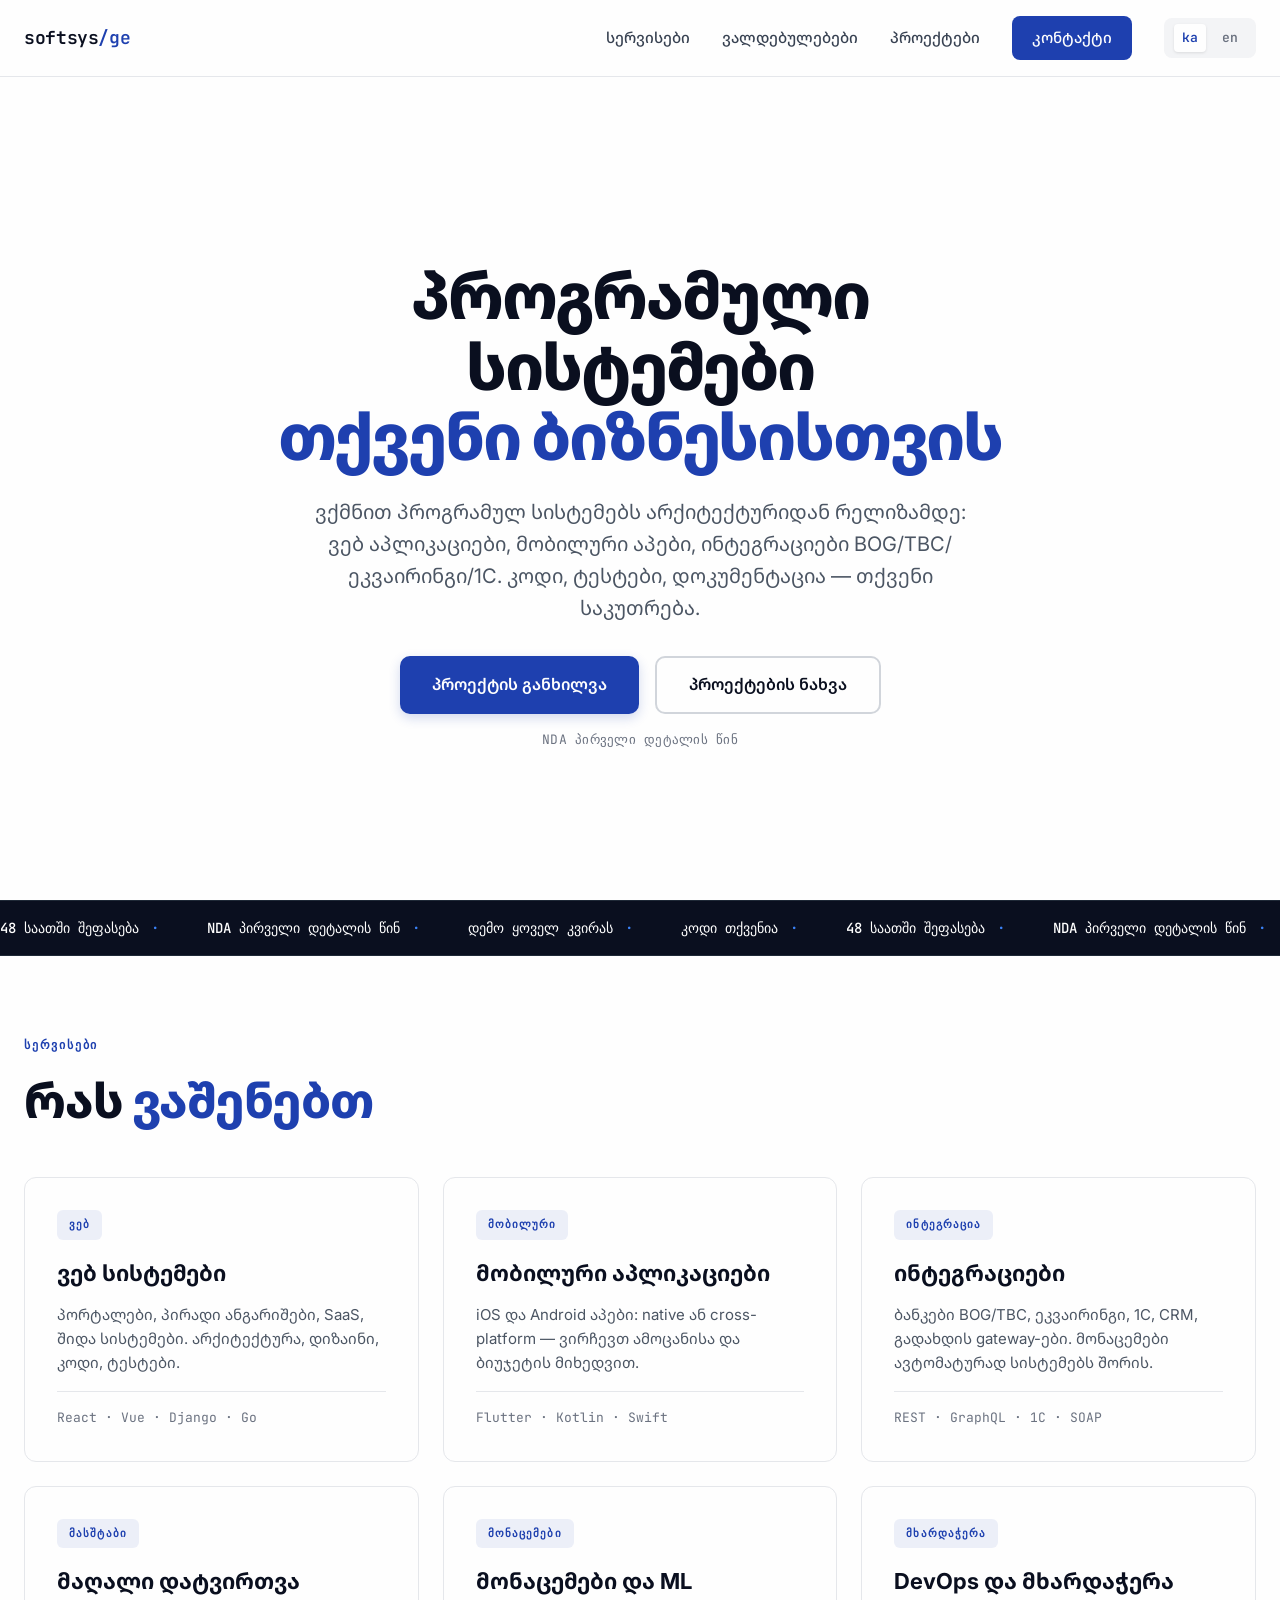
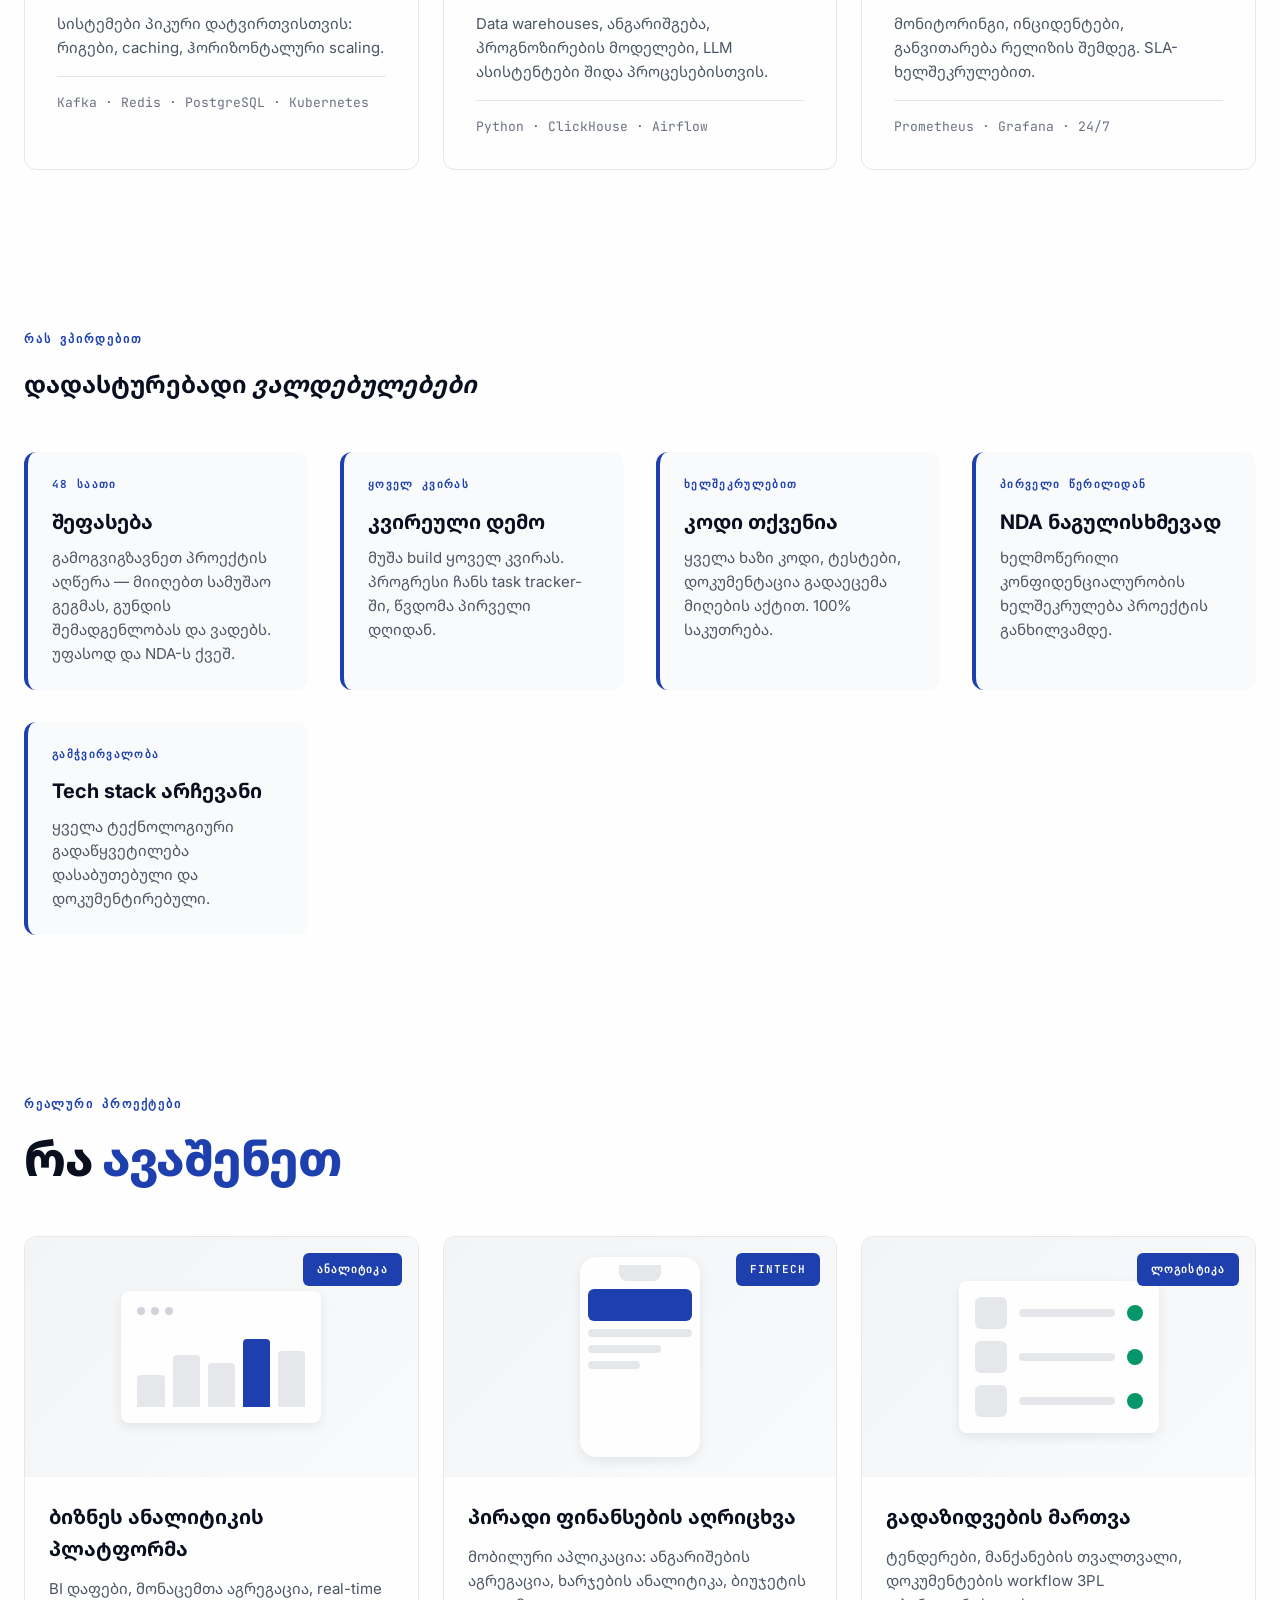
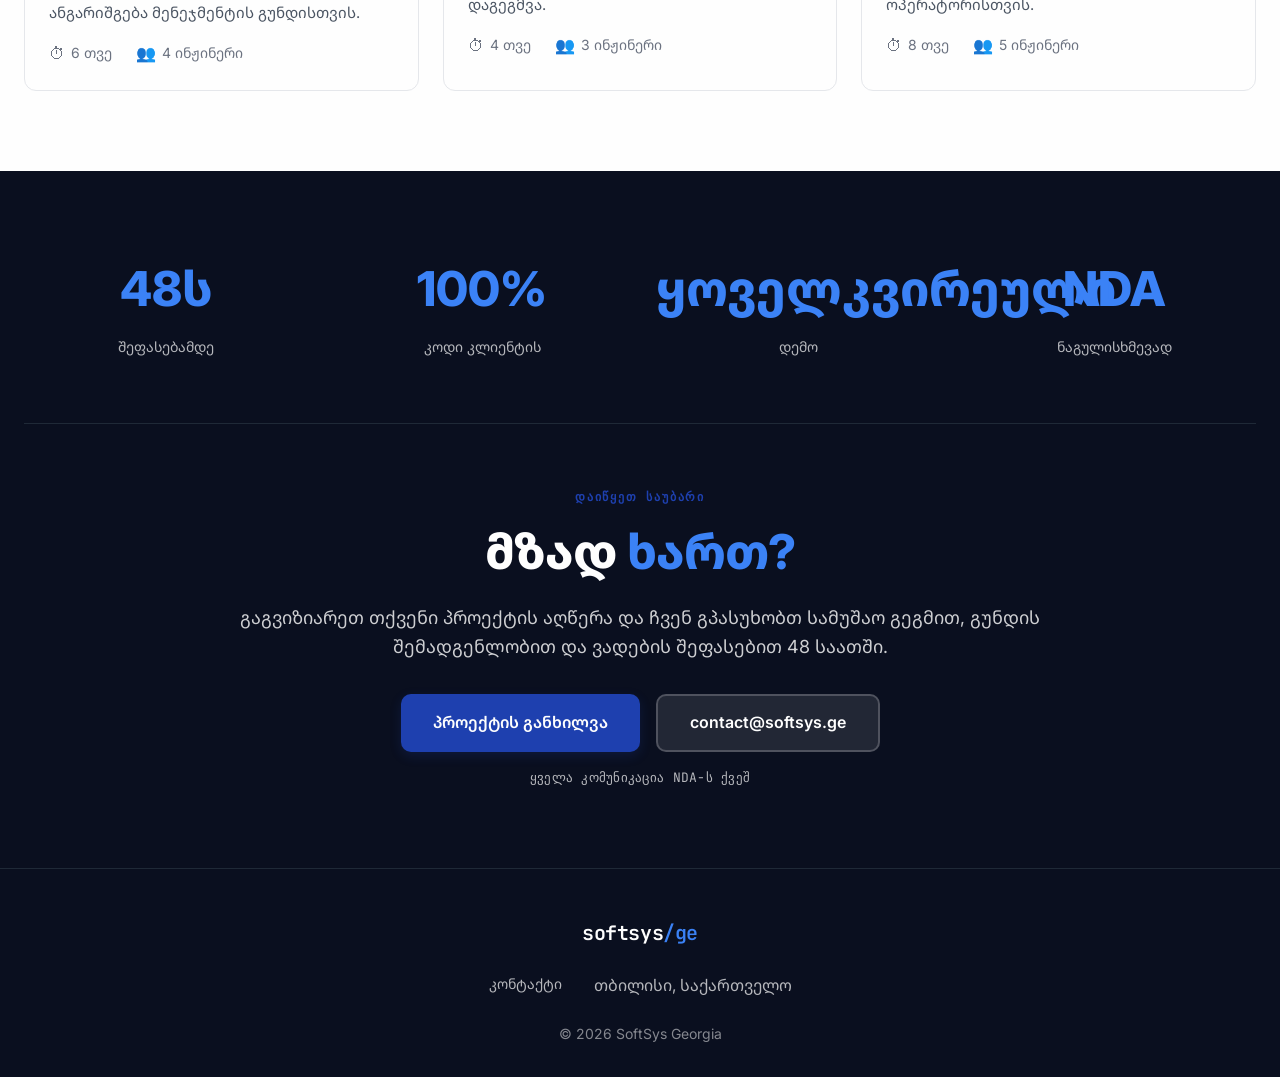
==== commit 566362d6: "chore: rebuild from softsys-ge-landing 2026-09-13" ====
--- a/index.html
+++ b/index.html
@@ -1,37 +1,37 @@
 <!doctype html>
-<html lang="en">
+<html lang="ka">
 <head>
 <meta charset="UTF-8">
 <meta name="viewport" content="width=device-width,initial-scale=1">
 <link rel="icon" type="image/svg+xml" href="/favicon.svg">
 <!--seo:start-->
-<title>Custom software development in Georgia — SoftSys</title>
-<meta name="description" content="Web platforms, mobile applications and integrations from architecture to release and support. Discuss your project with SoftSys Georgia.">
+<title>პროგრამული სისტემები ბიზნესისთვის — SoftSys Georgia</title>
+<meta name="description" content="ვქმნით პროგრამულ სისტემებს საქართველოდან: ვებ აპლიკაციები, მობილური აპები, ინტეგრაციები. 48 საათში შეფასება, NDA ნაგულისხმევად, კოდი კლიენტის საკუთრება.">
 <meta name="robots" content="index,follow,max-image-preview:large">
 <link rel="canonical" href="https://softsys.ge/">
-<link rel="alternate" hreflang="en" href="https://softsys.ge/">
-<link rel="alternate" hreflang="ka" href="https://softsys.ge/ka/">
+<link rel="alternate" hreflang="ka" href="https://softsys.ge/">
+<link rel="alternate" hreflang="en" href="https://softsys.ge/en/">
 <link rel="alternate" hreflang="x-default" href="https://softsys.ge/">
-<meta name="theme-color" content="#FAFAF7">
+<meta name="theme-color" content="#1E40AF">
 <meta property="og:type" content="website">
 <meta property="og:site_name" content="SoftSys Georgia">
-<meta property="og:title" content="Custom software development in Georgia — SoftSys">
-<meta property="og:description" content="Web platforms, mobile applications and integrations from architecture to release and support. Discuss your project with SoftSys Georgia.">
+<meta property="og:title" content="პროგრამული სისტემები ბიზნესისთვის — SoftSys Georgia">
+<meta property="og:description" content="ვქმნით პროგრამულ სისტემებს საქართველოდან: ვებ აპლიკაციები, მობილური აპები, ინტეგრაციები. 48 საათში შეფასება, NDA ნაგულისხმევად, კოდი კლიენტის საკუთრება.">
 <meta property="og:url" content="https://softsys.ge/">
-<meta property="og:locale" content="en_US">
+<meta property="og:locale" content="ka_GE">
 <meta property="og:image" content="https://softsys.ge/og-image.png">
 <meta property="og:image:width" content="1200">
 <meta property="og:image:height" content="630">
 <meta property="og:image:alt" content="SoftSys Georgia">
 <meta name="twitter:card" content="summary_large_image">
-<meta name="twitter:title" content="Custom software development in Georgia — SoftSys">
-<meta name="twitter:description" content="Web platforms, mobile applications and integrations from architecture to release and support. Discuss your project with SoftSys Georgia.">
+<meta name="twitter:title" content="პროგრამული სისტემები ბიზნესისთვის — SoftSys Georgia">
+<meta name="twitter:description" content="ვქმნით პროგრამულ სისტემებს საქართველოდან: ვებ აპლიკაციები, მობილური აპები, ინტეგრაციები. 48 საათში შეფასება, NDA ნაგულისხმევად, კოდი კლიენტის საკუთრება.">
 <meta name="twitter:image" content="https://softsys.ge/og-image.png">
-<script type="application/ld+json">{"@context":"https://schema.org","@graph":[{"@type":"Organization","@id":"https://softsys.ge/#organization","name":"SoftSys Georgia","url":"https://softsys.ge/","email":"contact@softsys.ge"},{"@type":"WebSite","@id":"https://softsys.ge/#website","name":"SoftSys Georgia","url":"https://softsys.ge/","inLanguage":["en","ka"],"publisher":{"@id":"https://softsys.ge/#organization"}},{"@type":"WebPage","@id":"https://softsys.ge/","url":"https://softsys.ge/","name":"Custom software development in Georgia — SoftSys","description":"Web platforms, mobile applications and integrations from architecture to release and support. Discuss your project with SoftSys Georgia.","inLanguage":"en","isPartOf":{"@id":"https://softsys.ge/#website"},"about":{"@id":"https://softsys.ge/#organization"}}]}</script><!--seo:end-->
-  <script type="module" crossorigin src="/assets/index-DocvahK4.js"></script>
-  <link rel="stylesheet" crossorigin href="/assets/index-GxEfjXDk.css">
+<script type="application/ld+json">{"@context":"https://schema.org","@graph":[{"@type":"Organization","@id":"https://softsys.ge/#organization","name":"SoftSys Georgia","url":"https://softsys.ge/","email":"contact@softsys.ge","address":{"@type":"PostalAddress","addressLocality":"Tbilisi","addressCountry":"GE"},"contactPoint":{"@type":"ContactPoint","email":"contact@softsys.ge","contactType":"customer service","availableLanguage":["ka","en"]}},{"@type":"WebSite","@id":"https://softsys.ge/#website","name":"SoftSys Georgia","url":"https://softsys.ge/","inLanguage":["ka","en"],"publisher":{"@id":"https://softsys.ge/#organization"}},{"@type":"WebPage","@id":"https://softsys.ge/","url":"https://softsys.ge/","name":"პროგრამული სისტემები ბიზნესისთვის — SoftSys Georgia","description":"ვქმნით პროგრამულ სისტემებს საქართველოდან: ვებ აპლიკაციები, მობილური აპები, ინტეგრაციები. 48 საათში შეფასება, NDA ნაგულისხმევად, კოდი კლიენტის საკუთრება.","inLanguage":"ka","isPartOf":{"@id":"https://softsys.ge/#website"},"about":{"@id":"https://softsys.ge/#organization"}}]}</script><!--seo:end-->
+  <script type="module" crossorigin src="/assets/index-CHdndv8c.js"></script>
+  <link rel="stylesheet" crossorigin href="/assets/index-1navwL3A.css">
 </head>
 <body>
-<div id="app"><!--[--><a class="skip-link" href="#main">Skip to content</a><header class="site-header"><nav class="site-nav" aria-label="Primary navigation"><a class="brand" href="#top">softsys<span>/ge</span></a><button class="menu-toggle" type="button" aria-label="Menu" aria-expanded="false" aria-controls="primary-menu"><span></span><span></span></button><div id="primary-menu" class="nav-links"><a href="#services">Services</a><a href="#commitments">Commitments</a><a href="#cases">Cases</a><a class="nav-cta" href="mailto:contact@softsys.ge">Contact</a></div></nav></header><main id="main"><section class="hero page-section" id="top"><div class="hero-intro"><h1>Custom software <em>development</em></h1><p>We design, develop and support web systems, mobile applications and integrations. Working under contract, all code and documentation stays with the client.</p><div class="actions"><a class="btn-primary" href="mailto:contact@softsys.ge">Discuss project</a><a class="btn-secondary" href="#cases">Case studies</a></div><div class="hint">NDA before first details</div></div></section><div class="ticker-section"><div class="ticker"><span>48-hour estimate <b>·</b></span><span>NDA before first details <b>·</b></span><span>Demo every week <b>·</b></span><span>Code, tests, docs — client property <b>·</b></span><span>48-hour estimate <b>·</b></span><span>NDA before first details <b>·</b></span><span>Demo every week <b>·</b></span><span>Code, tests, docs — client property <b>·</b></span></div></div><section id="services" class="page-section"><div class="section-kicker">WHAT </div><div class="section-heading"><h2>What <em>we build</em></h2></div><div class="responsive-grid"><div class="service-card"><div class="card-header"><span class="badge">WEB</span></div><h3>Web development</h3><p>Portals, dashboards, SaaS, internal systems. Layout from client designs or interface designed from scratch.</p><div class="stack">React · Vue · Node.js · Go</div></div><div class="service-card"><div class="card-header"><span class="badge">MOBILE</span></div><h3>Mobile development</h3><p>iOS and Android apps: one codebase or native — chosen for the task and budget.</p><div class="stack">Flutter · Kotlin · Swift</div></div><div class="service-card"><div class="card-header"><span class="badge">INTEGRATION</span></div><h3>Integrations</h3><p>Connect systems with 1C, CRM, payment gateways, delivery services. Data flows between systems without manual transfer.</p><div class="stack">REST · GraphQL · gRPC · 1C</div></div><div class="service-card"><div class="card-header"><span class="badge">SCALE</span></div><h3>High-load systems</h3><p>Designed for peak load: message queues, caching, horizontal scaling.</p><div class="stack">Kafka · Redis · PostgreSQL · Kubernetes</div></div><div class="service-card"><div class="card-header"><span class="badge">DATA &amp; ML</span></div><h3>Data and machine learning</h3><p>Warehouses, reports, forecasting models, LLM assistants for internal processes.</p><div class="stack">Python · ClickHouse · LLM</div></div><div class="service-card"><div class="card-header"><span class="badge">SUPPORT</span></div><h3>Maintenance</h3><p>Monitoring, incident resolution, feature development after release under a separate contract.</p><div class="stack">SLA · DevOps · 24/7</div></div></div></section><section id="commitments" class="page-section"><div class="section-kicker">WHAT WE DELIVER</div><h2>Verifiable <em>commitments</em></h2><div class="commitments-timeline"><div class="commitment-item"><div class="commitment-label">48 HOURS</div><strong>Estimate</strong><p>Send project description — receive work plan, team composition and timeframe range. Free and under NDA.</p></div><div class="commitment-item"><div class="commitment-label">EVERY WEEK</div><strong>Weekly demo</strong><p>Working build every week. Progress visible in task tracker, access from day one.</p></div><div class="commitment-item"><div class="commitment-label">CONTRACT TERM</div><strong>Client ownership</strong><p>Code, tests and documentation transferred by acceptance certificate; working under NDA by default.</p></div><div class="commitment-item"><div class="commitment-label">BEFORE FIRST LETTER</div><strong>NDA first</strong><p>Signed NDA before discussing any project details.</p></div><div class="commitment-item"><div class="commitment-label">FULL TRANSPARENCY</div><strong>Tech stack</strong><p>Stack choice justified; every decision documented.</p></div></div></section><section id="cases" class="page-section"><div class="section-kicker">REAL PROJECTS</div><div class="section-heading"><h2>What we have <em>built</em></h2></div><div class="responsive-grid"><div class="case-card"><div class="case-preview"><div class="preview-mockup"><div class="mockup-dots"><i></i><i></i><i></i></div><div class="mockup-chart"><i></i><i></i><i></i><i></i><i></i></div></div><div class="case-badge">ANALYTICS</div></div><div class="case-content"><h3>Business analytics platform</h3><p>BI dashboards, data aggregation, custom reports for management team.</p><div class="case-meta"><div><span>⏱</span>6 months</div><div><span>👥</span>4 engineers</div></div></div></div><div class="case-card"><div class="case-preview"><div class="preview-phone"><div class="phone-notch"></div><div class="phone-content"><div class="phone-hero"></div><div class="phone-line"></div><div class="phone-line short"></div><div class="phone-line shorter"></div></div></div><div class="case-badge">FINTECH</div></div><div class="case-content"><h3>Personal finance tracker</h3><p>Mobile app: account aggregation, spending analytics, budget planning.</p><div class="case-meta"><div><span>⏱</span>4 months</div><div><span>👥</span>3 engineers</div></div></div></div><div class="case-card"><div class="case-preview"><div class="preview-list"><div class="list-item"><i></i><div></div><div class="status green"></div></div><div class="list-item"><i></i><div></div><div class="status green"></div></div><div class="list-item"><i></i><div></div><div class="status green"></div></div></div><div class="case-badge">LOGISTICS</div></div><div class="case-content"><h3>Transportation management</h3><p>Tenders, vehicle tracking, document flow for 3PL operator.</p><div class="case-meta"><div><span>⏱</span>8 months</div><div><span>👥</span>5 engineers</div></div></div></div></div></section><section id="contact" class="commitments-block"><div class="commitments-grid"><div class="commitment-mini"><div class="commitment-label">48-HOUR ESTIMATE</div><p>Free project assessment under NDA</p></div><div class="commitment-mini"><div class="commitment-label">WEEKLY DEMO</div><p>Progress visible every sprint</p></div><div class="commitment-mini"><div class="commitment-label">CODE OWNERSHIP</div><p>All IP transferred to client</p></div><div class="commitment-mini"><div class="commitment-label">NDA BY DEFAULT</div><p>Confidentiality from first contact</p></div></div></section><section class="footer-hero"><div class="footer-hero-content"><div class="stats-grid"><div class="stat"><div class="stat-value">100%</div><div class="stat-label">On-time delivery</div></div><div class="stat"><div class="stat-value">98%</div><div class="stat-label">Client satisfaction</div></div><div class="stat"><div class="stat-value">85%</div><div class="stat-label">Long-term partnerships</div></div><div class="stat"><div class="stat-value">90%+</div><div class="stat-label">Test coverage</div></div></div><div class="footer-divider"></div><div class="footer-cta-section"><div class="section-kicker">START A CONVERSATION</div><h2>Ready to <em>start?</em></h2><p>Share your project brief and we will respond with a work plan, team composition and timeline estimate within 48 hours.</p><div class="actions"><a class="btn-primary" href="mailto:contact@softsys.ge">Discuss project</a><a class="btn-secondary-light" href="mailto:contact@softsys.ge">contact@softsys.ge</a></div><div class="hint-light">All communication under NDA</div></div></div></section></main><footer class="site-footer"><div class="footer-content"><div class="brand">softsys<span>/ge</span></div><div class="footer-links"><!--[--><a href="mailto:contact@softsys.ge">Contact</a><!--]--></div><div class="footer-copy">2026 SoftSys Georgia</div></div></footer><!--]--></div>
+<div id="app"><!--[--><a class="skip-link" href="#main">გადასვლა შინაარსზე</a><header class="site-header"><nav class="site-nav" aria-label="მთავარი ნავიგაცია"><a class="brand" href="#top">softsys<span>/ge</span></a><button class="menu-toggle" type="button" aria-label="მენიუ" aria-expanded="false" aria-controls="primary-menu"><span></span><span></span></button><div id="primary-menu" class="nav-links"><a href="#services">სერვისები</a><a href="#commitments">ვალდებულებები</a><a href="#cases">პროექტები</a><a class="nav-cta" href="mailto:contact@softsys.ge">კონტაქტი</a><div class="lang-switcher"><a href="/" class="active">ka</a><a href="/en/" class="">en</a></div></div></nav></header><main id="main"><section id="top" class="hero page-section"><div class="hero-intro"><h1>პროგრამული სისტემები <em>თქვენი ბიზნესისთვის</em></h1><p>ვქმნით პროგრამულ სისტემებს არქიტექტურიდან რელიზამდე: ვებ აპლიკაციები, მობილური აპები, ინტეგრაციები BOG/TBC/ეკვაირინგი/1C. კოდი, ტესტები, დოკუმენტაცია — თქვენი საკუთრება.</p><div class="actions"><a class="btn-primary" href="mailto:contact@softsys.ge">პროექტის განხილვა</a><a class="btn-secondary" href="#cases">პროექტების ნახვა</a></div><div class="hint">NDA პირველი დეტალის წინ</div></div></section><div class="ticker-section"><div class="ticker"><span>48 საათში შეფასება <b>·</b></span><span>NDA პირველი დეტალის წინ <b>·</b></span><span>დემო ყოველ კვირას <b>·</b></span><span>კოდი თქვენია <b>·</b></span><span>48 საათში შეფასება <b>·</b></span><span>NDA პირველი დეტალის წინ <b>·</b></span><span>დემო ყოველ კვირას <b>·</b></span><span>კოდი თქვენია <b>·</b></span></div></div><section id="services" class="page-section"><div class="section-kicker">სერვისები</div><div class="section-heading"><h2>რას <em>ვაშენებთ</em></h2></div><div class="responsive-grid"><div class="service-card"><div class="card-header"><span class="badge">ვებ</span></div><h3>ვებ სისტემები</h3><p>პორტალები, პირადი ანგარიშები, SaaS, შიდა სისტემები. არქიტექტურა, დიზაინი, კოდი, ტესტები.</p><div class="stack">React · Vue · Django · Go</div></div><div class="service-card"><div class="card-header"><span class="badge">მობილური</span></div><h3>მობილური აპლიკაციები</h3><p>iOS და Android აპები: native ან cross-platform — ვირჩევთ ამოცანისა და ბიუჯეტის მიხედვით.</p><div class="stack">Flutter · Kotlin · Swift</div></div><div class="service-card"><div class="card-header"><span class="badge">ინტეგრაცია</span></div><h3>ინტეგრაციები</h3><p>ბანკები BOG/TBC, ეკვაირინგი, 1C, CRM, გადახდის gateway-ები. მონაცემები ავტომატურად სისტემებს შორის.</p><div class="stack">REST · GraphQL · 1C · SOAP</div></div><div class="service-card"><div class="card-header"><span class="badge">მასშტაბი</span></div><h3>მაღალი დატვირთვა</h3><p>სისტემები პიკური დატვირთვისთვის: რიგები, caching, ჰორიზონტალური scaling.</p><div class="stack">Kafka · Redis · PostgreSQL · Kubernetes</div></div><div class="service-card"><div class="card-header"><span class="badge">მონაცემები</span></div><h3>მონაცემები და ML</h3><p>Data warehouses, ანგარიშგება, პროგნოზირების მოდელები, LLM ასისტენტები შიდა პროცესებისთვის.</p><div class="stack">Python · ClickHouse · Airflow</div></div><div class="service-card"><div class="card-header"><span class="badge">მხარდაჭერა</span></div><h3>DevOps და მხარდაჭერა</h3><p>მონიტორინგი, ინციდენტები, განვითარება რელიზის შემდეგ. SLA-ხელშეკრულებით.</p><div class="stack">Prometheus · Grafana · 24/7</div></div></div></section><section id="commitments" class="page-section"><div class="section-kicker">რას ვპირდებით</div><h2>დადასტურებადი <em>ვალდებულებები</em></h2><div class="commitments-timeline"><div class="commitment-item"><div class="commitment-label">48 საათი</div><strong>შეფასება</strong><p>გამოგვიგზავნეთ პროექტის აღწერა — მიიღებთ სამუშაო გეგმას, გუნდის შემადგენლობას და ვადებს. უფასოდ და NDA-ს ქვეშ.</p></div><div class="commitment-item"><div class="commitment-label">ყოველ კვირას</div><strong>კვირეული დემო</strong><p>მუშა build ყოველ კვირას. პროგრესი ჩანს task tracker-ში, წვდომა პირველი დღიდან.</p></div><div class="commitment-item"><div class="commitment-label">ხელშეკრულებით</div><strong>კოდი თქვენია</strong><p>ყველა ხაზი კოდი, ტესტები, დოკუმენტაცია გადაეცემა მიღების აქტით. 100% საკუთრება.</p></div><div class="commitment-item"><div class="commitment-label">პირველი წერილიდან</div><strong>NDA ნაგულისხმევად</strong><p>ხელმოწერილი კონფიდენციალურობის ხელშეკრულება პროექტის განხილვამდე.</p></div><div class="commitment-item"><div class="commitment-label">გამჭვირვალობა</div><strong>Tech stack არჩევანი</strong><p>ყველა ტექნოლოგიური გადაწყვეტილება დასაბუთებული და დოკუმენტირებული.</p></div></div></section><section id="cases" class="page-section"><div class="section-kicker">რეალური პროექტები</div><div class="section-heading"><h2>რა <em>ავაშენეთ</em></h2></div><div class="responsive-grid"><div class="case-card"><div class="case-preview"><div class="preview-mockup"><div class="mockup-dots"><i></i><i></i><i></i></div><div class="mockup-chart"><i></i><i></i><i></i><i></i><i></i></div></div><div class="case-badge">ანალიტიკა</div></div><div class="case-content"><h3>ბიზნეს ანალიტიკის პლატფორმა</h3><p>BI დაფები, მონაცემთა აგრეგაცია, real-time ანგარიშგება მენეჯმენტის გუნდისთვის.</p><div class="case-meta"><div><span>⏱</span>6 თვე</div><div><span>👥</span>4 ინჟინერი</div></div></div></div><div class="case-card"><div class="case-preview"><div class="preview-phone"><div class="phone-notch"></div><div class="phone-content"><div class="phone-hero"></div><div class="phone-line"></div><div class="phone-line short"></div><div class="phone-line shorter"></div></div></div><div class="case-badge">fintech</div></div><div class="case-content"><h3>პირადი ფინანსების აღრიცხვა</h3><p>მობილური აპლიკაცია: ანგარიშების აგრეგაცია, ხარჯების ანალიტიკა, ბიუჯეტის დაგეგმვა.</p><div class="case-meta"><div><span>⏱</span>4 თვე</div><div><span>👥</span>3 ინჟინერი</div></div></div></div><div class="case-card"><div class="case-preview"><div class="preview-list"><div class="list-item"><i></i><div></div><div class="status green"></div></div><div class="list-item"><i></i><div></div><div class="status green"></div></div><div class="list-item"><i></i><div></div><div class="status green"></div></div></div><div class="case-badge">ლოგისტიკა</div></div><div class="case-content"><h3>გადაზიდვების მართვა</h3><p>ტენდერები, მანქანების თვალთვალი, დოკუმენტების workflow 3PL ოპერატორისთვის.</p><div class="case-meta"><div><span>⏱</span>8 თვე</div><div><span>👥</span>5 ინჟინერი</div></div></div></div></div></section><section class="footer-hero"><div class="footer-hero-content"><div class="stats-grid"><div class="stat"><div class="stat-value">48ს</div><div class="stat-label">შეფასებამდე</div></div><div class="stat"><div class="stat-value">100%</div><div class="stat-label">კოდი კლიენტის</div></div><div class="stat"><div class="stat-value">ყოველკვირეული</div><div class="stat-label">დემო</div></div><div class="stat"><div class="stat-value">NDA</div><div class="stat-label">ნაგულისხმევად</div></div></div><div class="footer-divider"></div><div class="footer-cta-section"><div class="section-kicker">დაიწყეთ საუბარი</div><h2>მზად <em>ხართ?</em></h2><p>გაგვიზიარეთ თქვენი პროექტის აღწერა და ჩვენ გპასუხობთ სამუშაო გეგმით, გუნდის შემადგენლობით და ვადების შეფასებით 48 საათში.</p><div class="actions"><a class="btn-primary" href="mailto:contact@softsys.ge">პროექტის განხილვა</a><a class="btn-secondary-light" href="mailto:contact@softsys.ge">contact@softsys.ge</a></div><div class="hint-light">ყველა კომუნიკაცია NDA-ს ქვეშ</div></div></div></section></main><footer class="site-footer"><div class="footer-content"><div class="brand"> softsys<span>/ge</span></div><div class="footer-links"><!--[--><a href="mailto:contact@softsys.ge">კონტაქტი</a><!--]--><span>თბილისი, საქართველო</span></div><div class="footer-copy">© 2026 SoftSys Georgia</div></div></footer><!--]--></div>
 </body>
 </html>
--- a/assets/index-1navwL3A.css
+++ b/assets/index-1navwL3A.css
@@ -0,0 +1 @@
+@import "https://fonts.googleapis.com/css2?family=Inter:opsz,wght@14..32,300..900&display=swap";@import "https://fonts.googleapis.com/css2?family=Noto+Sans+Georgian:wght@300..900&display=swap";@import "https://fonts.googleapis.com/css2?family=JetBrains+Mono:wght@400;600&display=swap";@font-face{font-family:JetBrains Mono Variable;font-style:normal;font-display:swap;font-weight:100 800;src:url([data-uri])format("woff2-variations");unicode-range:U+460-52F,U+1C80-1C8A,U+20B4,U+2DE0-2DFF,U+A640-A69F,U+FE2E-FE2F}@font-face{font-family:JetBrains Mono Variable;font-style:normal;font-display:swap;font-weight:100 800;src:url(/assets/jetbrains-mono-cyrillic-wght-normal-D73BlboJ.woff2)format("woff2-variations");unicode-range:U+301,U+400-45F,U+490-491,U+4B0-4B1,U+2116}@font-face{font-family:JetBrains Mono Variable;font-style:normal;font-display:swap;font-weight:100 800;src:url(/assets/jetbrains-mono-greek-wght-normal-Bw9x6K1M.woff2)format("woff2-variations");unicode-range:U+370-377,U+37A-37F,U+384-38A,U+38C,U+38E-3A1,U+3A3-3FF}@font-face{font-family:JetBrains Mono Variable;font-style:normal;font-display:swap;font-weight:100 800;src:url(/assets/jetbrains-mono-vietnamese-wght-normal-Bt-aOZkq.woff2)format("woff2-variations");unicode-range:U+102-103,U+110-111,U+128-129,U+168-169,U+1A0-1A1,U+1AF-1B0,U+300-301,U+303-304,U+308-309,U+323,U+329,U+1EA0-1EF9,U+20AB}@font-face{font-family:JetBrains Mono Variable;font-style:normal;font-display:swap;font-weight:100 800;src:url(/assets/jetbrains-mono-latin-ext-wght-normal-DBQx-q_a.woff2)format("woff2-variations");unicode-range:U+100-2BA,U+2BD-2C5,U+2C7-2CC,U+2CE-2D7,U+2DD-2FF,U+304,U+308,U+329,U+1D00-1DBF,U+1E00-1E9F,U+1EF2-1EFF,U+2020,U+20A0-20AB,U+20AD-20C0,U+2113,U+2C60-2C7F,U+A720-A7FF}@font-face{font-family:JetBrains Mono Variable;font-style:normal;font-display:swap;font-weight:100 800;src:url(/assets/jetbrains-mono-latin-wght-normal-B9CIFXIH.woff2)format("woff2-variations");unicode-range:U+??,U+131,U+152-153,U+2BB-2BC,U+2C6,U+2DA,U+2DC,U+304,U+308,U+329,U+2000-206F,U+20AC,U+2122,U+2191,U+2193,U+2212,U+2215,U+FEFF,U+FFFD}:root{--accent:#1e40af;--accent-hover:#1e3a8a;--accent-light:#3b82f6;--paper:#fefefe;--dark:#0a0f1f;--gray-50:#f9fafb;--gray-100:#f3f4f6;--gray-200:#e5e7eb;--gray-300:#d1d5db;--gray-400:#9ca3af;--gray-500:#6b7280;--gray-600:#4b5563;--gray-700:#374151;--gray-800:#1f2937;--gray-900:#111827;--success:#059669;--spacing-unit:8px}*{box-sizing:border-box;margin:0;padding:0}html,body{background:var(--paper);color:var(--dark);-webkit-font-smoothing:antialiased;-moz-osx-font-smoothing:grayscale;margin:0;padding:0;font-family:Inter,Noto Sans Georgian,-apple-system,BlinkMacSystemFont,Segoe UI,sans-serif;font-size:16px;line-height:1.6}a{color:inherit;text-decoration:none;transition:color .2s}a:hover{color:var(--accent)}.skip-link{background:var(--dark);color:var(--paper);z-index:1000;border-radius:0 0 8px;padding:12px 24px;font-weight:600;position:absolute;top:-100px;left:0}.skip-link:focus{top:0}.site-header{z-index:100;-webkit-backdrop-filter:blur(12px);border-bottom:1px solid var(--gray-200);background:#fefefeeb;position:fixed;top:0;left:0;right:0}.site-nav{justify-content:space-between;align-items:center;gap:32px;max-width:1280px;margin:0 auto;padding:16px 24px;display:flex}.brand{letter-spacing:-.02em;color:var(--dark);font-family:JetBrains Mono,monospace;font-size:18px;font-weight:600;transition:color .2s}.brand:hover,.brand span{color:var(--accent)}.menu-toggle{cursor:pointer;background:0 0;border:none;flex-direction:column;gap:5px;padding:8px;display:none}.menu-toggle span{background:var(--dark);width:24px;height:2px;transition:all .3s;display:block}.menu-toggle[aria-expanded=true] span:first-child{transform:rotate(45deg)translate(6px,6px)}.menu-toggle[aria-expanded=true] span:last-child{transform:rotate(-45deg)translate(6px,-6px)}.nav-links{align-items:center;gap:32px;display:flex}.nav-links a{color:var(--gray-700);font-size:15px;font-weight:500;transition:color .2s}.nav-links a:hover{color:var(--accent)}.nav-cta{background:var(--accent);border-radius:8px;padding:10px 20px;font-weight:600;transition:background .2s;color:var(--paper)!important}.nav-cta:hover{background:var(--accent-hover);color:var(--paper)!important}.lang-switcher{background:var(--gray-100);border-radius:8px;align-items:center;gap:8px;padding:6px 10px;display:flex}.lang-switcher a{color:var(--gray-500);border-radius:4px;padding:4px 8px;font-family:JetBrains Mono,monospace;font-size:13px;font-weight:600;transition:all .2s}.lang-switcher a.active{background:var(--paper);color:var(--accent);box-shadow:0 1px 3px #0000001a}.lang-switcher a:hover:not(.active){color:var(--accent)}main{padding-top:72px}.page-section{max-width:1280px;margin:0 auto;padding:80px 24px}.hero{flex-direction:column;justify-content:center;min-height:calc(100vh - 72px);padding:120px 24px 80px;display:flex}.hero-intro{text-align:center;max-width:800px;margin:0 auto}.hero h1{letter-spacing:-.03em;color:var(--dark);margin-bottom:24px;font-size:clamp(36px,5vw,64px);font-weight:800;line-height:1.1}.hero h1 em{color:var(--accent);font-style:normal;display:inline-block}.hero p{color:var(--gray-600);max-width:680px;margin-bottom:32px;margin-left:auto;margin-right:auto;font-size:clamp(17px,2vw,20px);line-height:1.6}.actions{flex-wrap:wrap;justify-content:center;gap:16px;display:flex}.btn-primary{background:var(--accent);color:var(--paper);border-radius:10px;justify-content:center;align-items:center;padding:14px 32px;font-size:16px;font-weight:600;transition:all .2s;display:inline-flex;box-shadow:0 4px 12px #1e40af33}.btn-primary:hover{background:var(--accent-hover);color:var(--paper);transform:translateY(-2px);box-shadow:0 8px 20px #1e40af4d}.btn-secondary{color:var(--dark);border:2px solid var(--gray-300);background:0 0;border-radius:10px;justify-content:center;align-items:center;padding:14px 32px;font-size:16px;font-weight:600;transition:all .2s;display:inline-flex}.btn-secondary:hover{border-color:var(--accent);color:var(--accent);transform:translateY(-2px)}.btn-secondary-light{color:var(--paper);background:#ffffff1a;border:2px solid #fff3;border-radius:10px;justify-content:center;align-items:center;padding:14px 32px;font-size:16px;font-weight:600;transition:all .2s;display:inline-flex}.btn-secondary-light:hover{color:var(--paper);background:#ffffff26;border-color:#fff6}.hint{color:var(--gray-500);letter-spacing:.02em;margin-top:16px;font-family:JetBrains Mono,monospace;font-size:13px}.hint-light{color:#ffffffb3;letter-spacing:.02em;margin-top:16px;font-family:JetBrains Mono,monospace;font-size:13px}.ticker-section{background:var(--dark);color:var(--paper);border-top:1px solid var(--gray-800);border-bottom:1px solid var(--gray-800);padding:16px 0;overflow:hidden}.ticker{white-space:nowrap;gap:48px;animation:40s linear infinite ticker;display:flex}.ticker span{align-items:center;gap:12px;font-family:JetBrains Mono,monospace;font-size:14px;font-weight:500;display:inline-flex}.ticker b{color:var(--accent-light);font-weight:600}@keyframes ticker{0%{transform:translate(0)}to{transform:translate(-50%)}}.section-kicker{letter-spacing:.15em;text-transform:uppercase;color:var(--accent);margin-bottom:16px;font-family:JetBrains Mono,monospace;font-size:12px;font-weight:600}.section-heading h2{letter-spacing:-.02em;color:var(--dark);margin-bottom:48px;font-size:clamp(32px,4vw,48px);font-weight:800;line-height:1.2}.section-heading h2 em{color:var(--accent);font-style:normal}.responsive-grid{grid-template-columns:repeat(auto-fit,minmax(320px,1fr));gap:24px;display:grid}.service-card{background:var(--paper);border:1px solid var(--gray-200);border-radius:12px;padding:32px;transition:all .3s}.service-card:hover{border-color:var(--accent);transform:translateY(-4px);box-shadow:0 8px 24px #1e40af1f}.card-header{margin-bottom:16px}.badge{letter-spacing:.1em;text-transform:uppercase;color:var(--accent);background:#1e40af14;border-radius:6px;padding:6px 12px;font-family:JetBrains Mono,monospace;font-size:11px;font-weight:600;display:inline-block}.service-card h3{color:var(--dark);margin-bottom:12px;font-size:22px;font-weight:700}.service-card p{color:var(--gray-600);margin-bottom:16px;font-size:15px;line-height:1.6}.stack{color:var(--gray-500);border-top:1px solid var(--gray-200);padding-top:16px;font-family:JetBrains Mono,monospace;font-size:13px}.commitments-timeline{grid-template-columns:repeat(auto-fit,minmax(280px,1fr));gap:32px;margin-top:48px;display:grid}.commitment-item{background:var(--gray-50);border-left:4px solid var(--accent);border-radius:12px;padding:24px;position:relative}.commitment-label{letter-spacing:.12em;text-transform:uppercase;color:var(--accent);margin-bottom:12px;font-family:JetBrains Mono,monospace;font-size:11px;font-weight:600}.commitment-item strong{color:var(--dark);margin-bottom:8px;font-size:20px;font-weight:700;display:block}.commitment-item p{color:var(--gray-600);font-size:15px;line-height:1.6}.case-card{background:var(--paper);border:1px solid var(--gray-200);border-radius:12px;transition:all .3s;overflow:hidden}.case-card:hover{border-color:var(--accent);transform:translateY(-6px);box-shadow:0 12px 32px #1e40af26}.case-preview{background:linear-gradient(135deg, var(--gray-100) 0%, var(--gray-50) 100%);justify-content:center;align-items:center;height:240px;padding:32px;display:flex;position:relative;overflow:hidden}.case-badge{letter-spacing:.1em;text-transform:uppercase;color:var(--paper);background:var(--accent);border-radius:6px;padding:8px 14px;font-family:JetBrains Mono,monospace;font-size:11px;font-weight:600;position:absolute;top:16px;right:16px}.case-content{padding:24px}.case-content h3{color:var(--dark);margin-bottom:12px;font-size:20px;font-weight:700}.case-content p{color:var(--gray-600);margin-bottom:16px;font-size:15px;line-height:1.6}.case-meta{color:var(--gray-500);gap:24px;font-size:14px;display:flex}.case-meta div{align-items:center;gap:6px;display:flex}.case-meta span{font-size:16px}.preview-mockup{background:var(--paper);border-radius:8px;width:100%;max-width:200px;padding:16px;box-shadow:0 4px 12px #00000014}.mockup-dots{gap:6px;margin-bottom:12px;display:flex}.mockup-dots i{background:var(--gray-300);border-radius:50%;width:8px;height:8px;display:block}.mockup-chart{align-items:flex-end;gap:8px;height:80px;display:flex}.mockup-chart i{background:var(--gray-200);border-radius:4px 4px 0 0;flex:1;display:block}.mockup-chart i:first-child{height:40%}.mockup-chart i:nth-child(2){height:65%}.mockup-chart i:nth-child(3){height:55%}.mockup-chart i:nth-child(4){background:var(--accent);height:85%}.mockup-chart i:nth-child(5){height:70%}.preview-phone{background:var(--paper);border-radius:16px;flex-direction:column;width:120px;height:200px;padding:8px;display:flex;box-shadow:0 4px 12px #00000014}.phone-notch{background:var(--gray-200);border-radius:0 0 8px 8px;width:40%;height:16px;margin:0 auto 8px}.phone-content{flex-direction:column;flex:1;gap:8px;display:flex}.phone-hero{background:var(--accent);border-radius:6px;height:32px}.phone-line{background:var(--gray-200);border-radius:4px;height:8px}.phone-line.short{width:70%}.phone-line.shorter{width:50%}.preview-list{background:var(--paper);border-radius:8px;flex-direction:column;gap:12px;width:100%;max-width:200px;padding:16px;display:flex;box-shadow:0 4px 12px #00000014}.list-item{align-items:center;gap:12px;display:flex}.list-item i{background:var(--gray-200);border-radius:6px;flex-shrink:0;width:32px;height:32px;display:block}.list-item div{background:var(--gray-200);border-radius:4px;flex:1;height:8px}.list-item .status{border-radius:50%;flex:none;width:16px;height:16px}.list-item .status.green{background:var(--success)}.commitments-block{background:var(--gray-50);padding:80px 24px}.commitments-grid{grid-template-columns:repeat(auto-fit,minmax(280px,1fr));gap:24px;max-width:1280px;margin:0 auto;display:grid}.commitment-mini{background:var(--paper);border-left:3px solid var(--accent);border-radius:12px;padding:24px}.commitment-mini .commitment-label{letter-spacing:.12em;text-transform:uppercase;color:var(--accent);margin-bottom:8px;font-family:JetBrains Mono,monospace;font-size:11px;font-weight:600}.commitment-mini p{color:var(--gray-600);font-size:15px;line-height:1.5}.footer-hero{background:var(--dark);color:var(--paper);padding:80px 24px}.footer-hero-content{max-width:1280px;margin:0 auto}.stats-grid{grid-template-columns:repeat(auto-fit,minmax(200px,1fr));gap:32px;margin-bottom:64px;display:grid}.stat{text-align:center}.stat-value{color:var(--accent-light);margin-bottom:8px;font-size:48px;font-weight:800}.stat-label{color:#ffffffb3;font-size:14px}.footer-divider{background:var(--gray-800);height:1px;margin:64px 0}.footer-cta-section{text-align:center;max-width:800px;margin:0 auto}.footer-cta-section h2{letter-spacing:-.02em;color:var(--paper);margin-bottom:24px;font-size:clamp(32px,4vw,48px);font-weight:800;line-height:1.2}.footer-cta-section h2 em{color:var(--accent-light);font-style:normal}.footer-cta-section p{color:#fffc;margin-bottom:32px;font-size:18px;line-height:1.6}.site-footer{background:var(--dark);color:#ffffffb3;border-top:1px solid var(--gray-800);padding:48px 24px 32px}.footer-content{text-align:center;flex-direction:column;align-items:center;gap:24px;max-width:1280px;margin:0 auto;display:flex}.footer-content .brand{color:var(--paper);font-family:JetBrains Mono,monospace;font-size:20px;font-weight:600}.footer-content .brand span{color:var(--accent-light)}.footer-links{flex-wrap:wrap;justify-content:center;gap:32px;display:flex}.footer-links a{color:#ffffffb3;font-size:14px;transition:color .2s}.footer-links a:hover{color:var(--accent-light)}.footer-copy{color:#ffffff80;font-size:14px}@media (max-width:760px){.menu-toggle{display:flex}.nav-links{background:var(--paper);border-top:1px solid var(--gray-200);opacity:0;pointer-events:none;flex-direction:column;padding:24px;transition:all .3s;position:fixed;top:72px;left:0;right:0;transform:translateY(-100%);box-shadow:0 8px 24px #0000001a}.nav-links.open{opacity:1;pointer-events:auto;transform:translateY(0)}.hero{min-height:auto;padding:80px 24px 60px}.page-section{padding:60px 24px}.responsive-grid,.commitments-timeline,.commitments-grid{grid-template-columns:1fr}.stats-grid{grid-template-columns:repeat(2,1fr)}.actions{flex-direction:column}.btn-primary,.btn-secondary,.btn-secondary-light{width:100%}}@media (max-width:480px){.stats-grid{grid-template-columns:1fr}}
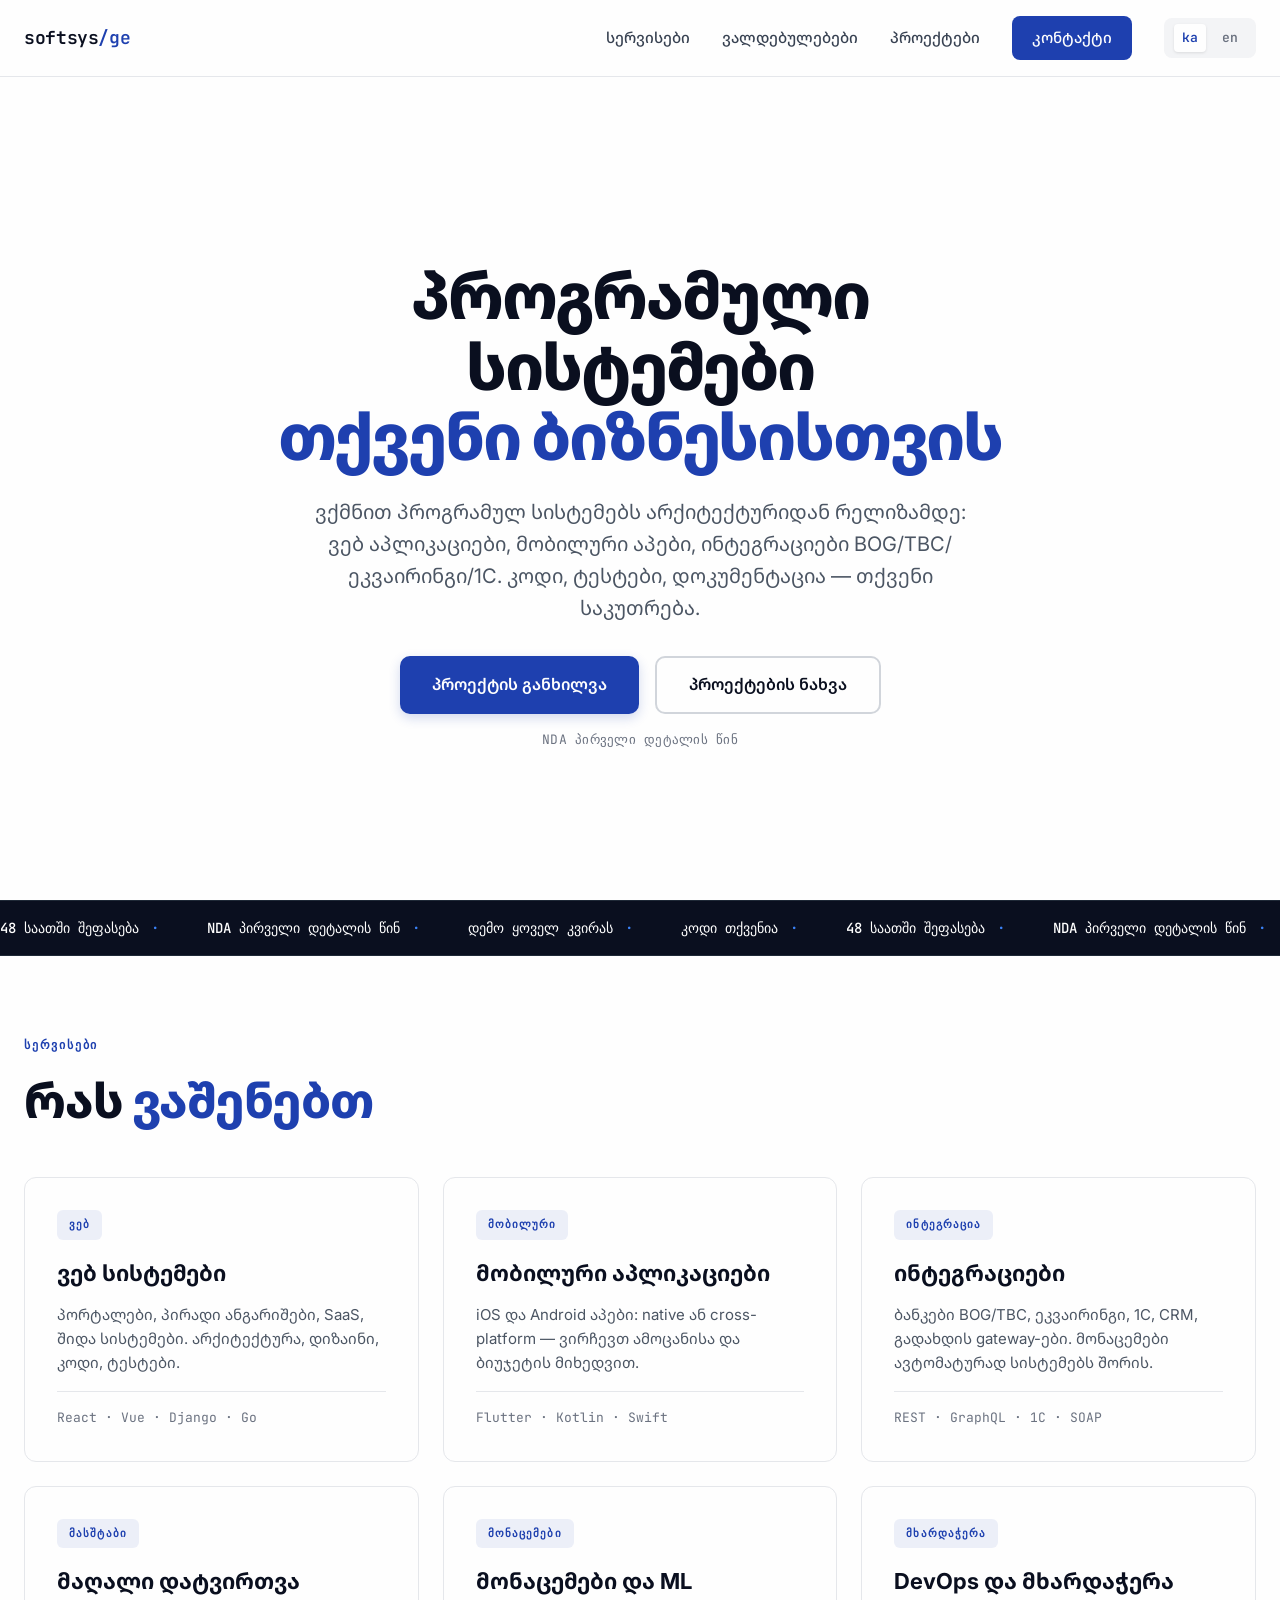
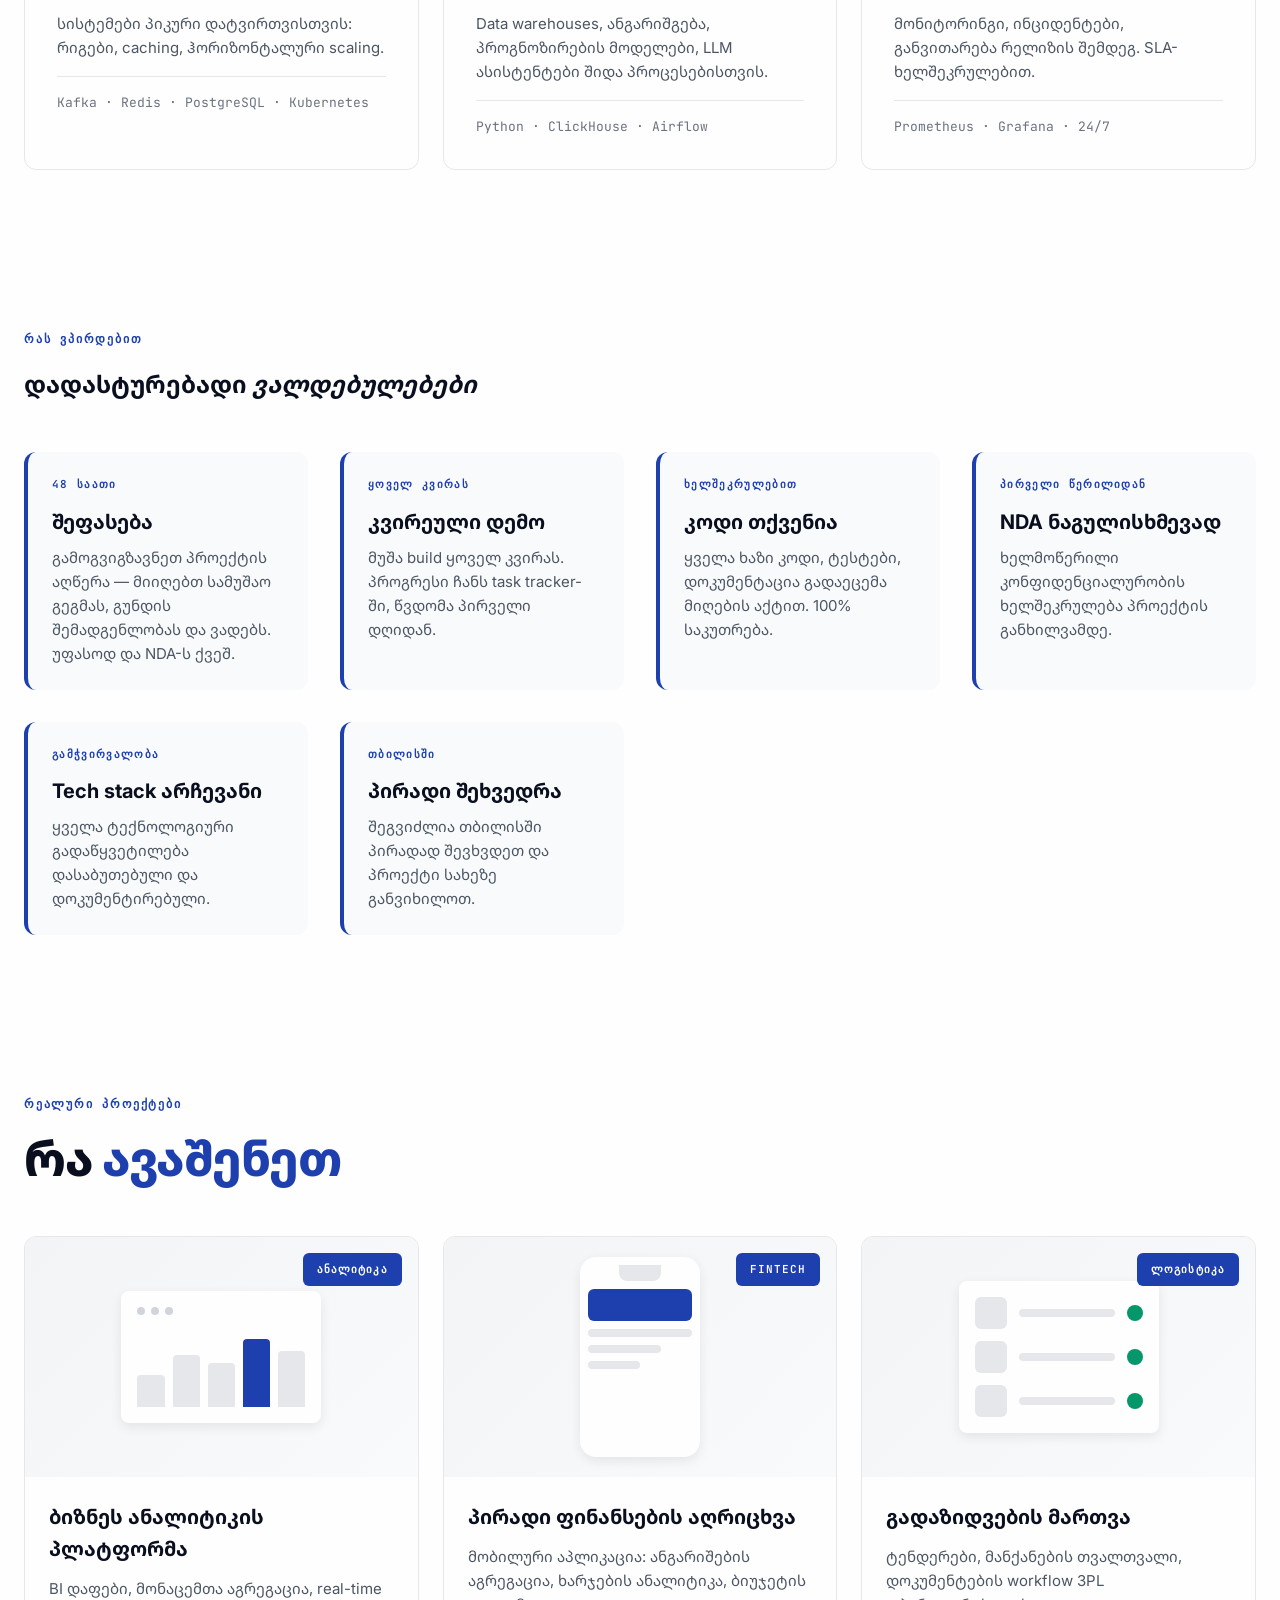
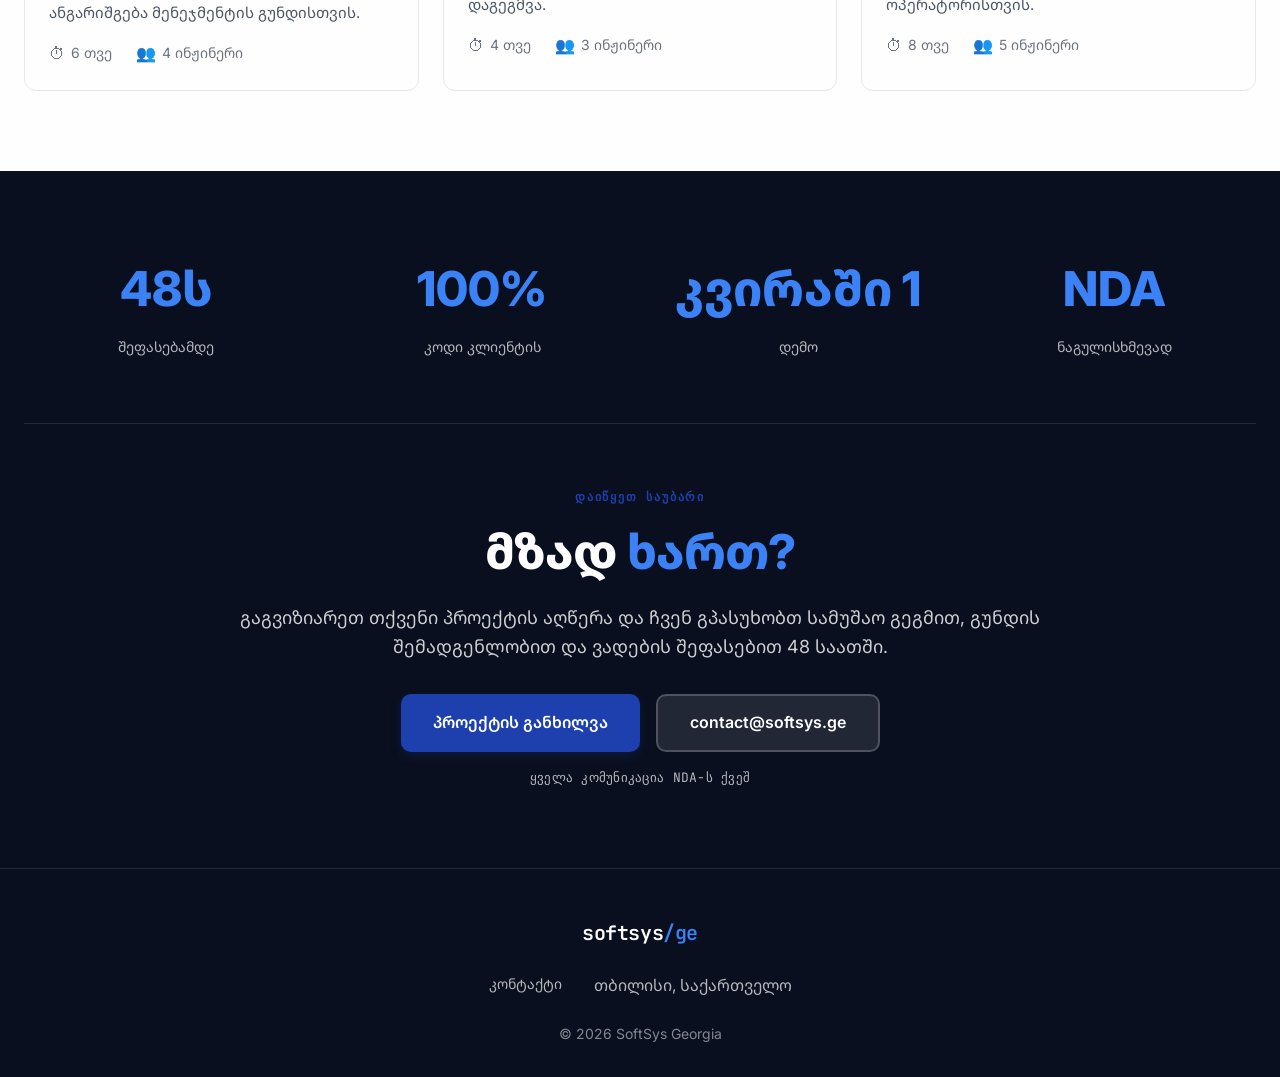
==== commit 508bfe23: "chore: rebuild from softsys-ge-landing 2026-09-13" ====
--- a/index.html
+++ b/index.html
@@ -28,10 +28,10 @@
 <meta name="twitter:description" content="ვქმნით პროგრამულ სისტემებს საქართველოდან: ვებ აპლიკაციები, მობილური აპები, ინტეგრაციები. 48 საათში შეფასება, NDA ნაგულისხმევად, კოდი კლიენტის საკუთრება.">
 <meta name="twitter:image" content="https://softsys.ge/og-image.png">
 <script type="application/ld+json">{"@context":"https://schema.org","@graph":[{"@type":"Organization","@id":"https://softsys.ge/#organization","name":"SoftSys Georgia","url":"https://softsys.ge/","email":"contact@softsys.ge","address":{"@type":"PostalAddress","addressLocality":"Tbilisi","addressCountry":"GE"},"contactPoint":{"@type":"ContactPoint","email":"contact@softsys.ge","contactType":"customer service","availableLanguage":["ka","en"]}},{"@type":"WebSite","@id":"https://softsys.ge/#website","name":"SoftSys Georgia","url":"https://softsys.ge/","inLanguage":["ka","en"],"publisher":{"@id":"https://softsys.ge/#organization"}},{"@type":"WebPage","@id":"https://softsys.ge/","url":"https://softsys.ge/","name":"პროგრამული სისტემები ბიზნესისთვის — SoftSys Georgia","description":"ვქმნით პროგრამულ სისტემებს საქართველოდან: ვებ აპლიკაციები, მობილური აპები, ინტეგრაციები. 48 საათში შეფასება, NDA ნაგულისხმევად, კოდი კლიენტის საკუთრება.","inLanguage":"ka","isPartOf":{"@id":"https://softsys.ge/#website"},"about":{"@id":"https://softsys.ge/#organization"}}]}</script><!--seo:end-->
-  <script type="module" crossorigin src="/assets/index-CHdndv8c.js"></script>
+  <script type="module" crossorigin src="/assets/index-C3zE0gNG.js"></script>
   <link rel="stylesheet" crossorigin href="/assets/index-1navwL3A.css">
 </head>
 <body>
-<div id="app"><!--[--><a class="skip-link" href="#main">გადასვლა შინაარსზე</a><header class="site-header"><nav class="site-nav" aria-label="მთავარი ნავიგაცია"><a class="brand" href="#top">softsys<span>/ge</span></a><button class="menu-toggle" type="button" aria-label="მენიუ" aria-expanded="false" aria-controls="primary-menu"><span></span><span></span></button><div id="primary-menu" class="nav-links"><a href="#services">სერვისები</a><a href="#commitments">ვალდებულებები</a><a href="#cases">პროექტები</a><a class="nav-cta" href="mailto:contact@softsys.ge">კონტაქტი</a><div class="lang-switcher"><a href="/" class="active">ka</a><a href="/en/" class="">en</a></div></div></nav></header><main id="main"><section id="top" class="hero page-section"><div class="hero-intro"><h1>პროგრამული სისტემები <em>თქვენი ბიზნესისთვის</em></h1><p>ვქმნით პროგრამულ სისტემებს არქიტექტურიდან რელიზამდე: ვებ აპლიკაციები, მობილური აპები, ინტეგრაციები BOG/TBC/ეკვაირინგი/1C. კოდი, ტესტები, დოკუმენტაცია — თქვენი საკუთრება.</p><div class="actions"><a class="btn-primary" href="mailto:contact@softsys.ge">პროექტის განხილვა</a><a class="btn-secondary" href="#cases">პროექტების ნახვა</a></div><div class="hint">NDA პირველი დეტალის წინ</div></div></section><div class="ticker-section"><div class="ticker"><span>48 საათში შეფასება <b>·</b></span><span>NDA პირველი დეტალის წინ <b>·</b></span><span>დემო ყოველ კვირას <b>·</b></span><span>კოდი თქვენია <b>·</b></span><span>48 საათში შეფასება <b>·</b></span><span>NDA პირველი დეტალის წინ <b>·</b></span><span>დემო ყოველ კვირას <b>·</b></span><span>კოდი თქვენია <b>·</b></span></div></div><section id="services" class="page-section"><div class="section-kicker">სერვისები</div><div class="section-heading"><h2>რას <em>ვაშენებთ</em></h2></div><div class="responsive-grid"><div class="service-card"><div class="card-header"><span class="badge">ვებ</span></div><h3>ვებ სისტემები</h3><p>პორტალები, პირადი ანგარიშები, SaaS, შიდა სისტემები. არქიტექტურა, დიზაინი, კოდი, ტესტები.</p><div class="stack">React · Vue · Django · Go</div></div><div class="service-card"><div class="card-header"><span class="badge">მობილური</span></div><h3>მობილური აპლიკაციები</h3><p>iOS და Android აპები: native ან cross-platform — ვირჩევთ ამოცანისა და ბიუჯეტის მიხედვით.</p><div class="stack">Flutter · Kotlin · Swift</div></div><div class="service-card"><div class="card-header"><span class="badge">ინტეგრაცია</span></div><h3>ინტეგრაციები</h3><p>ბანკები BOG/TBC, ეკვაირინგი, 1C, CRM, გადახდის gateway-ები. მონაცემები ავტომატურად სისტემებს შორის.</p><div class="stack">REST · GraphQL · 1C · SOAP</div></div><div class="service-card"><div class="card-header"><span class="badge">მასშტაბი</span></div><h3>მაღალი დატვირთვა</h3><p>სისტემები პიკური დატვირთვისთვის: რიგები, caching, ჰორიზონტალური scaling.</p><div class="stack">Kafka · Redis · PostgreSQL · Kubernetes</div></div><div class="service-card"><div class="card-header"><span class="badge">მონაცემები</span></div><h3>მონაცემები და ML</h3><p>Data warehouses, ანგარიშგება, პროგნოზირების მოდელები, LLM ასისტენტები შიდა პროცესებისთვის.</p><div class="stack">Python · ClickHouse · Airflow</div></div><div class="service-card"><div class="card-header"><span class="badge">მხარდაჭერა</span></div><h3>DevOps და მხარდაჭერა</h3><p>მონიტორინგი, ინციდენტები, განვითარება რელიზის შემდეგ. SLA-ხელშეკრულებით.</p><div class="stack">Prometheus · Grafana · 24/7</div></div></div></section><section id="commitments" class="page-section"><div class="section-kicker">რას ვპირდებით</div><h2>დადასტურებადი <em>ვალდებულებები</em></h2><div class="commitments-timeline"><div class="commitment-item"><div class="commitment-label">48 საათი</div><strong>შეფასება</strong><p>გამოგვიგზავნეთ პროექტის აღწერა — მიიღებთ სამუშაო გეგმას, გუნდის შემადგენლობას და ვადებს. უფასოდ და NDA-ს ქვეშ.</p></div><div class="commitment-item"><div class="commitment-label">ყოველ კვირას</div><strong>კვირეული დემო</strong><p>მუშა build ყოველ კვირას. პროგრესი ჩანს task tracker-ში, წვდომა პირველი დღიდან.</p></div><div class="commitment-item"><div class="commitment-label">ხელშეკრულებით</div><strong>კოდი თქვენია</strong><p>ყველა ხაზი კოდი, ტესტები, დოკუმენტაცია გადაეცემა მიღების აქტით. 100% საკუთრება.</p></div><div class="commitment-item"><div class="commitment-label">პირველი წერილიდან</div><strong>NDA ნაგულისხმევად</strong><p>ხელმოწერილი კონფიდენციალურობის ხელშეკრულება პროექტის განხილვამდე.</p></div><div class="commitment-item"><div class="commitment-label">გამჭვირვალობა</div><strong>Tech stack არჩევანი</strong><p>ყველა ტექნოლოგიური გადაწყვეტილება დასაბუთებული და დოკუმენტირებული.</p></div></div></section><section id="cases" class="page-section"><div class="section-kicker">რეალური პროექტები</div><div class="section-heading"><h2>რა <em>ავაშენეთ</em></h2></div><div class="responsive-grid"><div class="case-card"><div class="case-preview"><div class="preview-mockup"><div class="mockup-dots"><i></i><i></i><i></i></div><div class="mockup-chart"><i></i><i></i><i></i><i></i><i></i></div></div><div class="case-badge">ანალიტიკა</div></div><div class="case-content"><h3>ბიზნეს ანალიტიკის პლატფორმა</h3><p>BI დაფები, მონაცემთა აგრეგაცია, real-time ანგარიშგება მენეჯმენტის გუნდისთვის.</p><div class="case-meta"><div><span>⏱</span>6 თვე</div><div><span>👥</span>4 ინჟინერი</div></div></div></div><div class="case-card"><div class="case-preview"><div class="preview-phone"><div class="phone-notch"></div><div class="phone-content"><div class="phone-hero"></div><div class="phone-line"></div><div class="phone-line short"></div><div class="phone-line shorter"></div></div></div><div class="case-badge">fintech</div></div><div class="case-content"><h3>პირადი ფინანსების აღრიცხვა</h3><p>მობილური აპლიკაცია: ანგარიშების აგრეგაცია, ხარჯების ანალიტიკა, ბიუჯეტის დაგეგმვა.</p><div class="case-meta"><div><span>⏱</span>4 თვე</div><div><span>👥</span>3 ინჟინერი</div></div></div></div><div class="case-card"><div class="case-preview"><div class="preview-list"><div class="list-item"><i></i><div></div><div class="status green"></div></div><div class="list-item"><i></i><div></div><div class="status green"></div></div><div class="list-item"><i></i><div></div><div class="status green"></div></div></div><div class="case-badge">ლოგისტიკა</div></div><div class="case-content"><h3>გადაზიდვების მართვა</h3><p>ტენდერები, მანქანების თვალთვალი, დოკუმენტების workflow 3PL ოპერატორისთვის.</p><div class="case-meta"><div><span>⏱</span>8 თვე</div><div><span>👥</span>5 ინჟინერი</div></div></div></div></div></section><section class="footer-hero"><div class="footer-hero-content"><div class="stats-grid"><div class="stat"><div class="stat-value">48ს</div><div class="stat-label">შეფასებამდე</div></div><div class="stat"><div class="stat-value">100%</div><div class="stat-label">კოდი კლიენტის</div></div><div class="stat"><div class="stat-value">ყოველკვირეული</div><div class="stat-label">დემო</div></div><div class="stat"><div class="stat-value">NDA</div><div class="stat-label">ნაგულისხმევად</div></div></div><div class="footer-divider"></div><div class="footer-cta-section"><div class="section-kicker">დაიწყეთ საუბარი</div><h2>მზად <em>ხართ?</em></h2><p>გაგვიზიარეთ თქვენი პროექტის აღწერა და ჩვენ გპასუხობთ სამუშაო გეგმით, გუნდის შემადგენლობით და ვადების შეფასებით 48 საათში.</p><div class="actions"><a class="btn-primary" href="mailto:contact@softsys.ge">პროექტის განხილვა</a><a class="btn-secondary-light" href="mailto:contact@softsys.ge">contact@softsys.ge</a></div><div class="hint-light">ყველა კომუნიკაცია NDA-ს ქვეშ</div></div></div></section></main><footer class="site-footer"><div class="footer-content"><div class="brand"> softsys<span>/ge</span></div><div class="footer-links"><!--[--><a href="mailto:contact@softsys.ge">კონტაქტი</a><!--]--><span>თბილისი, საქართველო</span></div><div class="footer-copy">© 2026 SoftSys Georgia</div></div></footer><!--]--></div>
+<div id="app"><!--[--><a class="skip-link" href="#main">გადასვლა შინაარსზე</a><header class="site-header"><nav class="site-nav" aria-label="მთავარი ნავიგაცია"><a class="brand" href="#top">softsys<span>/ge</span></a><button class="menu-toggle" type="button" aria-label="მენიუ" aria-expanded="false" aria-controls="primary-menu"><span></span><span></span></button><div id="primary-menu" class="nav-links"><a href="#services">სერვისები</a><a href="#commitments">ვალდებულებები</a><a href="#cases">პროექტები</a><a class="nav-cta" href="mailto:contact@softsys.ge">კონტაქტი</a><div class="lang-switcher"><a href="/" class="active">ka</a><a href="/en/" class="">en</a></div></div></nav></header><main id="main"><section id="top" class="hero page-section"><div class="hero-intro"><h1>პროგრამული სისტემები <em>თქვენი ბიზნესისთვის</em></h1><p>ვქმნით პროგრამულ სისტემებს არქიტექტურიდან რელიზამდე: ვებ აპლიკაციები, მობილური აპები, ინტეგრაციები BOG/TBC/ეკვაირინგი/1C. კოდი, ტესტები, დოკუმენტაცია — თქვენი საკუთრება.</p><div class="actions"><a class="btn-primary" href="mailto:contact@softsys.ge">პროექტის განხილვა</a><a class="btn-secondary" href="#cases">პროექტების ნახვა</a></div><div class="hint">NDA პირველი დეტალის წინ</div></div></section><div class="ticker-section"><div class="ticker"><span>48 საათში შეფასება <b>·</b></span><span>NDA პირველი დეტალის წინ <b>·</b></span><span>დემო ყოველ კვირას <b>·</b></span><span>კოდი თქვენია <b>·</b></span><span>48 საათში შეფასება <b>·</b></span><span>NDA პირველი დეტალის წინ <b>·</b></span><span>დემო ყოველ კვირას <b>·</b></span><span>კოდი თქვენია <b>·</b></span></div></div><section id="services" class="page-section"><div class="section-kicker">სერვისები</div><div class="section-heading"><h2>რას <em>ვაშენებთ</em></h2></div><div class="responsive-grid"><div class="service-card"><div class="card-header"><span class="badge">ვებ</span></div><h3>ვებ სისტემები</h3><p>პორტალები, პირადი ანგარიშები, SaaS, შიდა სისტემები. არქიტექტურა, დიზაინი, კოდი, ტესტები.</p><div class="stack">React · Vue · Django · Go</div></div><div class="service-card"><div class="card-header"><span class="badge">მობილური</span></div><h3>მობილური აპლიკაციები</h3><p>iOS და Android აპები: native ან cross-platform — ვირჩევთ ამოცანისა და ბიუჯეტის მიხედვით.</p><div class="stack">Flutter · Kotlin · Swift</div></div><div class="service-card"><div class="card-header"><span class="badge">ინტეგრაცია</span></div><h3>ინტეგრაციები</h3><p>ბანკები BOG/TBC, ეკვაირინგი, 1C, CRM, გადახდის gateway-ები. მონაცემები ავტომატურად სისტემებს შორის.</p><div class="stack">REST · GraphQL · 1C · SOAP</div></div><div class="service-card"><div class="card-header"><span class="badge">მასშტაბი</span></div><h3>მაღალი დატვირთვა</h3><p>სისტემები პიკური დატვირთვისთვის: რიგები, caching, ჰორიზონტალური scaling.</p><div class="stack">Kafka · Redis · PostgreSQL · Kubernetes</div></div><div class="service-card"><div class="card-header"><span class="badge">მონაცემები</span></div><h3>მონაცემები და ML</h3><p>Data warehouses, ანგარიშგება, პროგნოზირების მოდელები, LLM ასისტენტები შიდა პროცესებისთვის.</p><div class="stack">Python · ClickHouse · Airflow</div></div><div class="service-card"><div class="card-header"><span class="badge">მხარდაჭერა</span></div><h3>DevOps და მხარდაჭერა</h3><p>მონიტორინგი, ინციდენტები, განვითარება რელიზის შემდეგ. SLA-ხელშეკრულებით.</p><div class="stack">Prometheus · Grafana · 24/7</div></div></div></section><section id="commitments" class="page-section"><div class="section-kicker">რას ვპირდებით</div><h2>დადასტურებადი <em>ვალდებულებები</em></h2><div class="commitments-timeline"><div class="commitment-item"><div class="commitment-label">48 საათი</div><strong>შეფასება</strong><p>გამოგვიგზავნეთ პროექტის აღწერა — მიიღებთ სამუშაო გეგმას, გუნდის შემადგენლობას და ვადებს. უფასოდ და NDA-ს ქვეშ.</p></div><div class="commitment-item"><div class="commitment-label">ყოველ კვირას</div><strong>კვირეული დემო</strong><p>მუშა build ყოველ კვირას. პროგრესი ჩანს task tracker-ში, წვდომა პირველი დღიდან.</p></div><div class="commitment-item"><div class="commitment-label">ხელშეკრულებით</div><strong>კოდი თქვენია</strong><p>ყველა ხაზი კოდი, ტესტები, დოკუმენტაცია გადაეცემა მიღების აქტით. 100% საკუთრება.</p></div><div class="commitment-item"><div class="commitment-label">პირველი წერილიდან</div><strong>NDA ნაგულისხმევად</strong><p>ხელმოწერილი კონფიდენციალურობის ხელშეკრულება პროექტის განხილვამდე.</p></div><div class="commitment-item"><div class="commitment-label">გამჭვირვალობა</div><strong>Tech stack არჩევანი</strong><p>ყველა ტექნოლოგიური გადაწყვეტილება დასაბუთებული და დოკუმენტირებული.</p></div><div class="commitment-item"><div class="commitment-label">თბილისში</div><strong>პირადი შეხვედრა</strong><p>შეგვიძლია თბილისში პირადად შევხვდეთ და პროექტი სახეზე განვიხილოთ.</p></div></div></section><section id="cases" class="page-section"><div class="section-kicker">რეალური პროექტები</div><div class="section-heading"><h2>რა <em>ავაშენეთ</em></h2></div><div class="responsive-grid"><div class="case-card"><div class="case-preview"><div class="preview-mockup"><div class="mockup-dots"><i></i><i></i><i></i></div><div class="mockup-chart"><i></i><i></i><i></i><i></i><i></i></div></div><div class="case-badge">ანალიტიკა</div></div><div class="case-content"><h3>ბიზნეს ანალიტიკის პლატფორმა</h3><p>BI დაფები, მონაცემთა აგრეგაცია, real-time ანგარიშგება მენეჯმენტის გუნდისთვის.</p><div class="case-meta"><div><span>⏱</span>6 თვე</div><div><span>👥</span>4 ინჟინერი</div></div></div></div><div class="case-card"><div class="case-preview"><div class="preview-phone"><div class="phone-notch"></div><div class="phone-content"><div class="phone-hero"></div><div class="phone-line"></div><div class="phone-line short"></div><div class="phone-line shorter"></div></div></div><div class="case-badge">fintech</div></div><div class="case-content"><h3>პირადი ფინანსების აღრიცხვა</h3><p>მობილური აპლიკაცია: ანგარიშების აგრეგაცია, ხარჯების ანალიტიკა, ბიუჯეტის დაგეგმვა.</p><div class="case-meta"><div><span>⏱</span>4 თვე</div><div><span>👥</span>3 ინჟინერი</div></div></div></div><div class="case-card"><div class="case-preview"><div class="preview-list"><div class="list-item"><i></i><div></div><div class="status green"></div></div><div class="list-item"><i></i><div></div><div class="status green"></div></div><div class="list-item"><i></i><div></div><div class="status green"></div></div></div><div class="case-badge">ლოგისტიკა</div></div><div class="case-content"><h3>გადაზიდვების მართვა</h3><p>ტენდერები, მანქანების თვალთვალი, დოკუმენტების workflow 3PL ოპერატორისთვის.</p><div class="case-meta"><div><span>⏱</span>8 თვე</div><div><span>👥</span>5 ინჟინერი</div></div></div></div></div></section><section class="footer-hero"><div class="footer-hero-content"><div class="stats-grid"><div class="stat"><div class="stat-value">48ს</div><div class="stat-label">შეფასებამდე</div></div><div class="stat"><div class="stat-value">100%</div><div class="stat-label">კოდი კლიენტის</div></div><div class="stat"><div class="stat-value">კვირაში 1</div><div class="stat-label">დემო</div></div><div class="stat"><div class="stat-value">NDA</div><div class="stat-label">ნაგულისხმევად</div></div></div><div class="footer-divider"></div><div class="footer-cta-section"><div class="section-kicker">დაიწყეთ საუბარი</div><h2>მზად <em>ხართ?</em></h2><p>გაგვიზიარეთ თქვენი პროექტის აღწერა და ჩვენ გპასუხობთ სამუშაო გეგმით, გუნდის შემადგენლობით და ვადების შეფასებით 48 საათში.</p><div class="actions"><a class="btn-primary" href="mailto:contact@softsys.ge">პროექტის განხილვა</a><a class="btn-secondary-light" href="mailto:contact@softsys.ge">contact@softsys.ge</a></div><div class="hint-light">ყველა კომუნიკაცია NDA-ს ქვეშ</div></div></div></section></main><footer class="site-footer"><div class="footer-content"><div class="brand"> softsys<span>/ge</span></div><div class="footer-links"><!--[--><a href="mailto:contact@softsys.ge">კონტაქტი</a><!--]--><span>თბილისი, საქართველო</span></div><div class="footer-copy">© 2026 SoftSys Georgia</div></div></footer><!--]--></div>
 </body>
 </html>
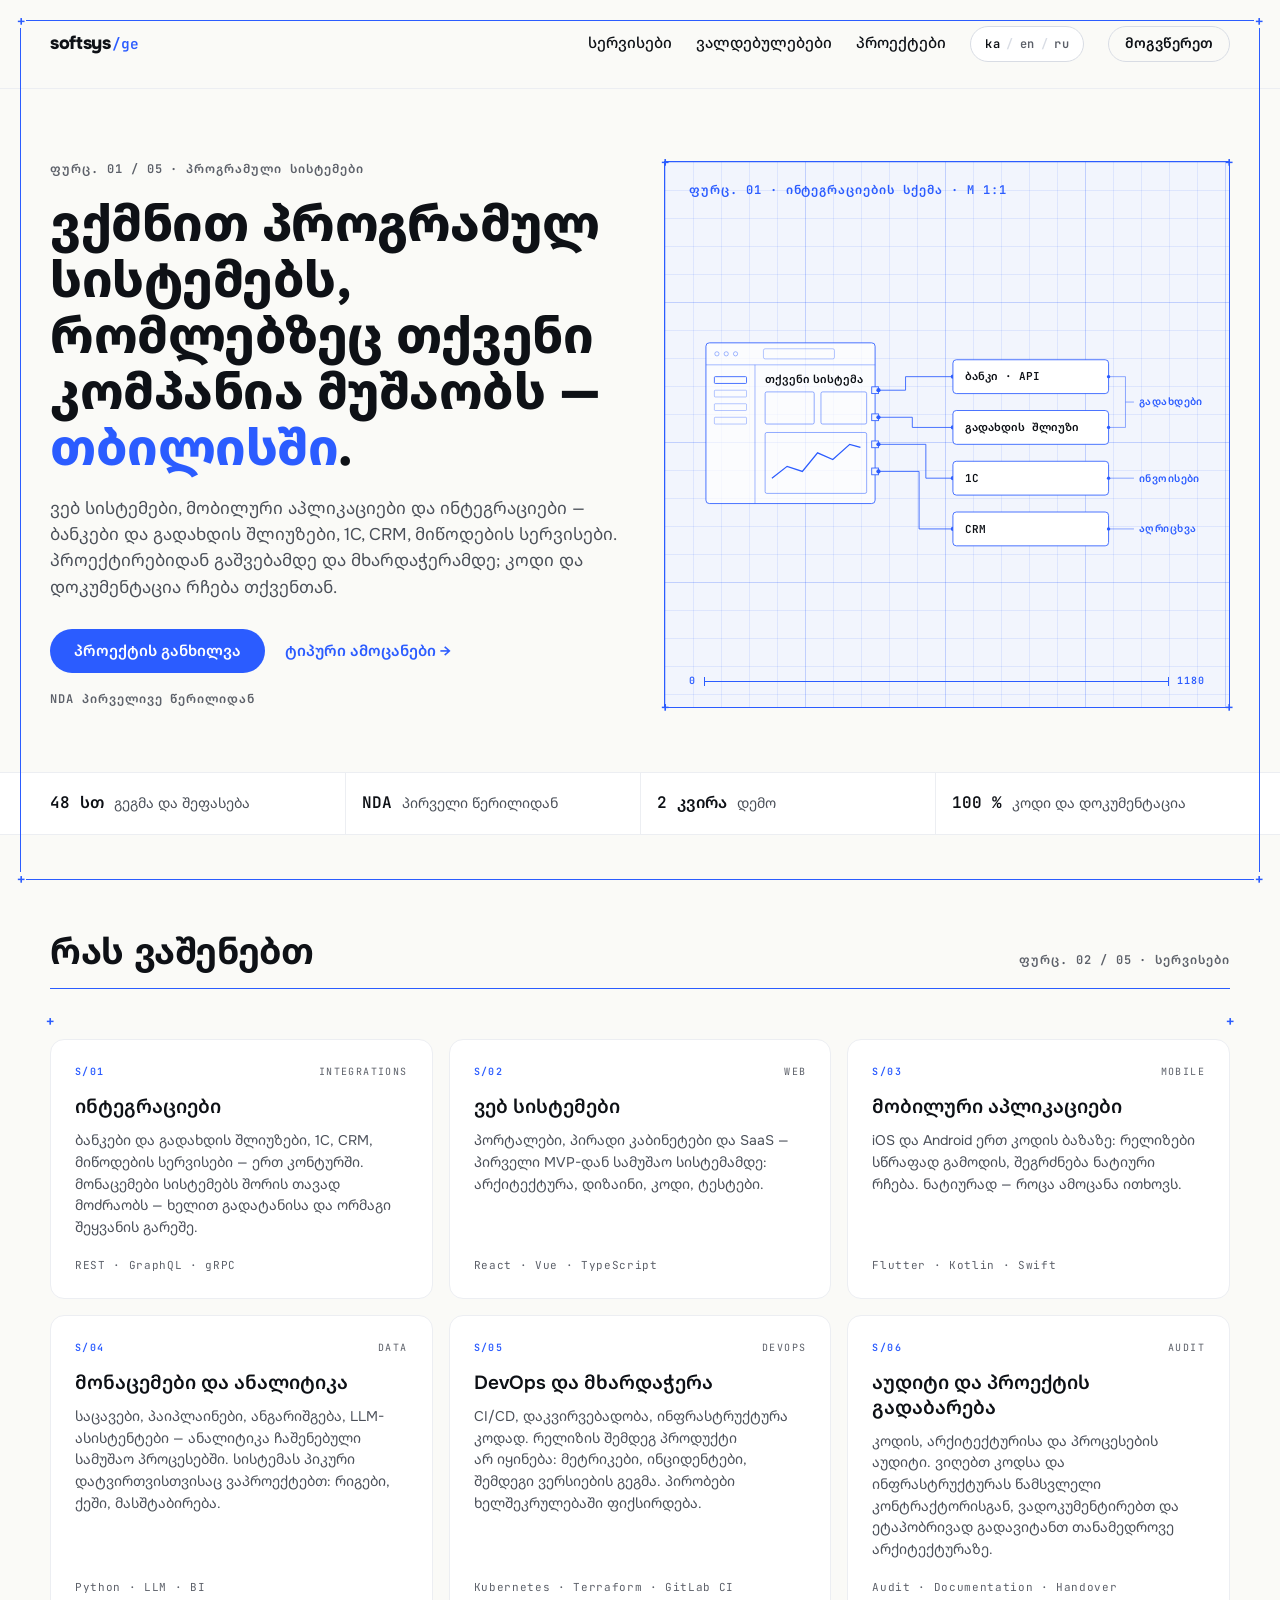
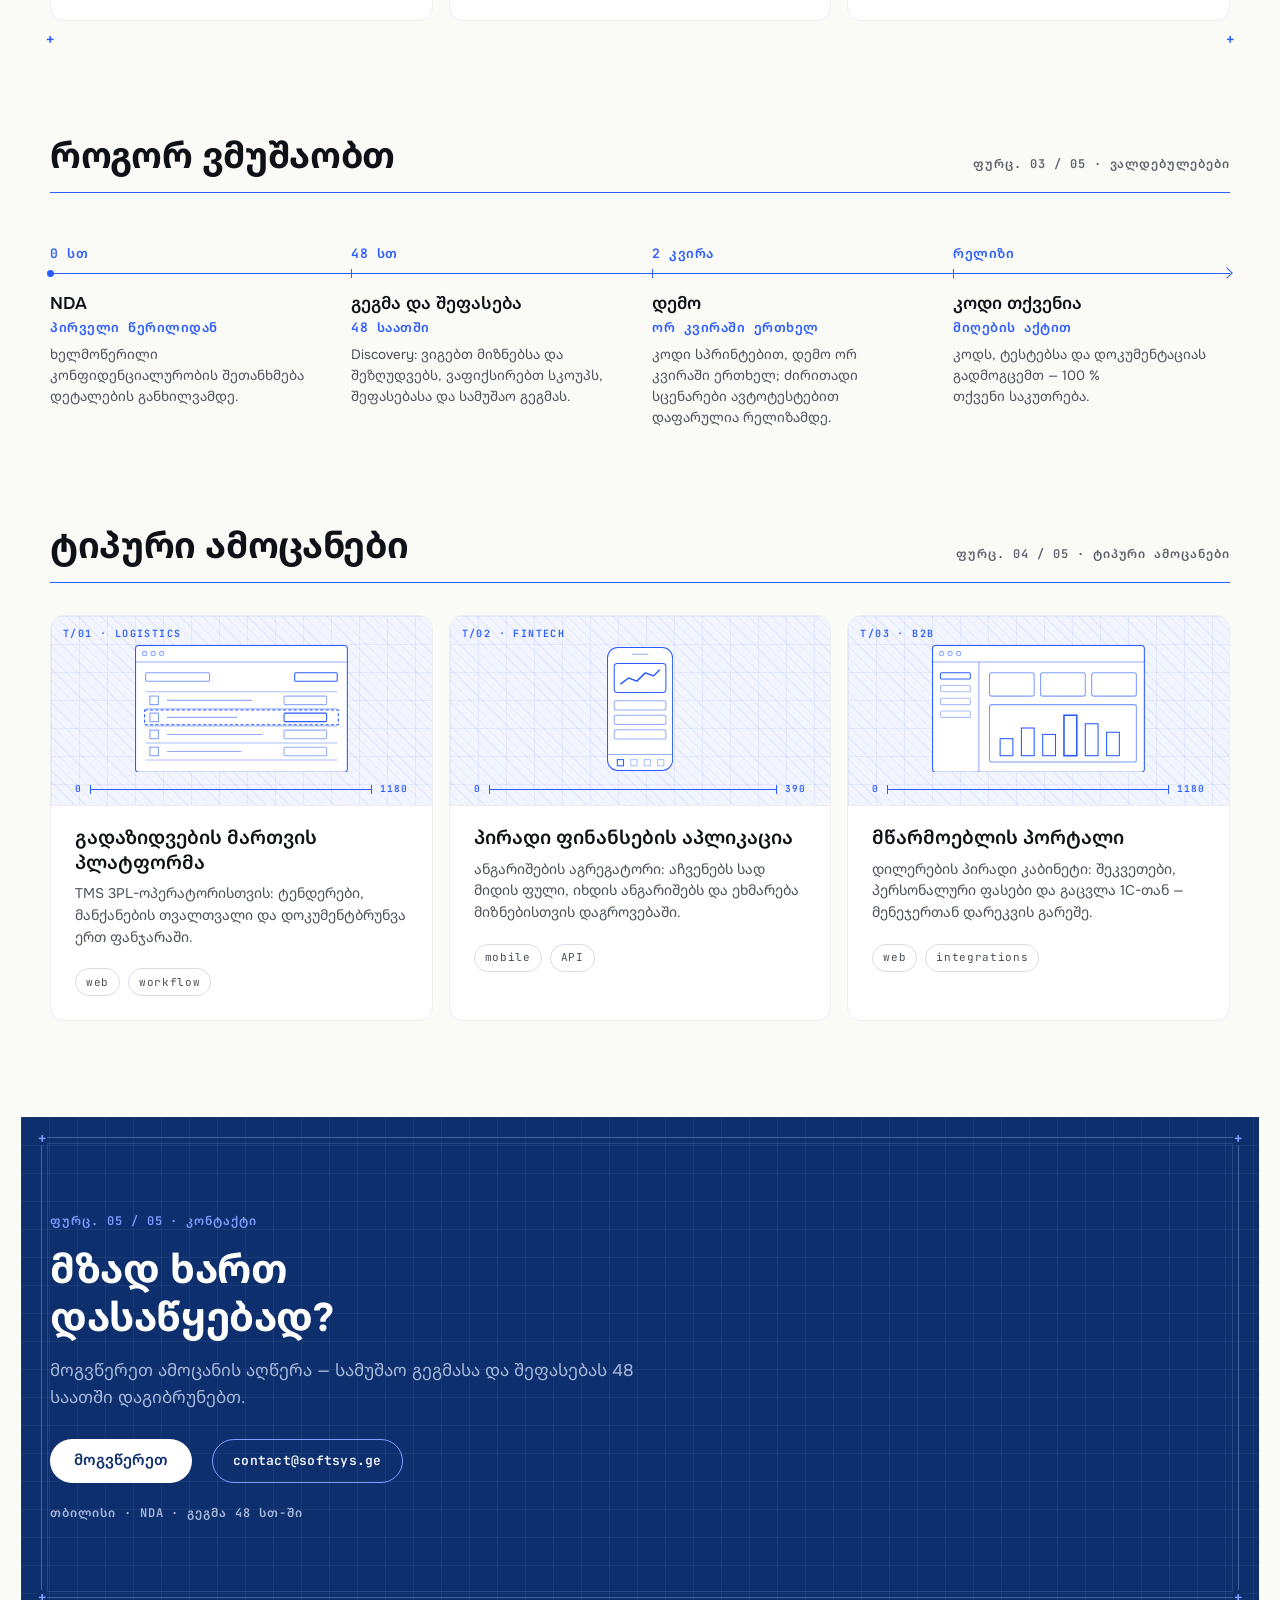
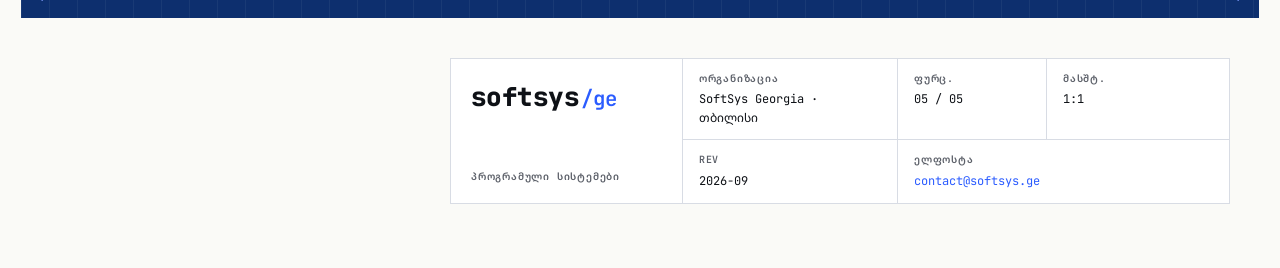
==== commit 90322fe9: "chore: rebuild from softsys-ge-landing 2026-09-18 (brand redesign, ka/en/ru)" ====
--- a/index.html
+++ b/index.html
@@ -6,32 +6,38 @@
 <link rel="icon" type="image/svg+xml" href="/favicon.svg">
 <!--seo:start-->
 <title>პროგრამული სისტემები ბიზნესისთვის — SoftSys Georgia</title>
-<meta name="description" content="ვქმნით პროგრამულ სისტემებს საქართველოდან: ვებ აპლიკაციები, მობილური აპები, ინტეგრაციები. 48 საათში შეფასება, NDA ნაგულისხმევად, კოდი კლიენტის საკუთრება.">
+<meta name="description" content="ვებ სისტემები, მობილური აპლიკაციები და ინტეგრაციები კომპანიებისთვის საქართველოში. სამუშაო გეგმა და შეფასება 48 საათში, NDA პირველი წერილიდან, კოდი და დოკუმენტაცია რჩება თქვენთან.">
 <meta name="robots" content="index,follow,max-image-preview:large">
-<link rel="canonical" href="https://softsys.ge/">
-<link rel="alternate" hreflang="ka" href="https://softsys.ge/">
-<link rel="alternate" hreflang="en" href="https://softsys.ge/en/">
-<link rel="alternate" hreflang="x-default" href="https://softsys.ge/">
-<meta name="theme-color" content="#1E40AF">
+<link rel="canonical" href="https://www.softsys.ge/">
+<link rel="alternate" hreflang="ka" href="https://www.softsys.ge/">
+<link rel="alternate" hreflang="en" href="https://www.softsys.ge/en/">
+<link rel="alternate" hreflang="ru" href="https://www.softsys.ge/ru/">
+<link rel="alternate" hreflang="x-default" href="https://www.softsys.ge/">
+<meta name="theme-color" content="#2B5CFF">
 <meta property="og:type" content="website">
 <meta property="og:site_name" content="SoftSys Georgia">
 <meta property="og:title" content="პროგრამული სისტემები ბიზნესისთვის — SoftSys Georgia">
-<meta property="og:description" content="ვქმნით პროგრამულ სისტემებს საქართველოდან: ვებ აპლიკაციები, მობილური აპები, ინტეგრაციები. 48 საათში შეფასება, NDA ნაგულისხმევად, კოდი კლიენტის საკუთრება.">
-<meta property="og:url" content="https://softsys.ge/">
+<meta property="og:description" content="ვებ სისტემები, მობილური აპლიკაციები და ინტეგრაციები კომპანიებისთვის საქართველოში. სამუშაო გეგმა და შეფასება 48 საათში, NDA პირველი წერილიდან, კოდი და დოკუმენტაცია რჩება თქვენთან.">
+<meta property="og:url" content="https://www.softsys.ge/">
 <meta property="og:locale" content="ka_GE">
-<meta property="og:image" content="https://softsys.ge/og-image.png">
+<meta property="og:locale:alternate" content="en_US">
+<meta property="og:locale:alternate" content="ru_RU">
+<meta property="og:image" content="https://www.softsys.ge/og-ka.png">
 <meta property="og:image:width" content="1200">
 <meta property="og:image:height" content="630">
-<meta property="og:image:alt" content="SoftSys Georgia">
+<meta property="og:image:alt" content="პროგრამული სისტემები თქვენი კომპანიისთვის">
 <meta name="twitter:card" content="summary_large_image">
 <meta name="twitter:title" content="პროგრამული სისტემები ბიზნესისთვის — SoftSys Georgia">
-<meta name="twitter:description" content="ვქმნით პროგრამულ სისტემებს საქართველოდან: ვებ აპლიკაციები, მობილური აპები, ინტეგრაციები. 48 საათში შეფასება, NDA ნაგულისხმევად, კოდი კლიენტის საკუთრება.">
-<meta name="twitter:image" content="https://softsys.ge/og-image.png">
-<script type="application/ld+json">{"@context":"https://schema.org","@graph":[{"@type":"Organization","@id":"https://softsys.ge/#organization","name":"SoftSys Georgia","url":"https://softsys.ge/","email":"contact@softsys.ge","address":{"@type":"PostalAddress","addressLocality":"Tbilisi","addressCountry":"GE"},"contactPoint":{"@type":"ContactPoint","email":"contact@softsys.ge","contactType":"customer service","availableLanguage":["ka","en"]}},{"@type":"WebSite","@id":"https://softsys.ge/#website","name":"SoftSys Georgia","url":"https://softsys.ge/","inLanguage":["ka","en"],"publisher":{"@id":"https://softsys.ge/#organization"}},{"@type":"WebPage","@id":"https://softsys.ge/","url":"https://softsys.ge/","name":"პროგრამული სისტემები ბიზნესისთვის — SoftSys Georgia","description":"ვქმნით პროგრამულ სისტემებს საქართველოდან: ვებ აპლიკაციები, მობილური აპები, ინტეგრაციები. 48 საათში შეფასება, NDA ნაგულისხმევად, კოდი კლიენტის საკუთრება.","inLanguage":"ka","isPartOf":{"@id":"https://softsys.ge/#website"},"about":{"@id":"https://softsys.ge/#organization"}}]}</script><!--seo:end-->
-  <script type="module" crossorigin src="/assets/index-C3zE0gNG.js"></script>
-  <link rel="stylesheet" crossorigin href="/assets/index-1navwL3A.css">
+<meta name="twitter:description" content="ვებ სისტემები, მობილური აპლიკაციები და ინტეგრაციები კომპანიებისთვის საქართველოში. სამუშაო გეგმა და შეფასება 48 საათში, NDA პირველი წერილიდან, კოდი და დოკუმენტაცია რჩება თქვენთან.">
+<meta name="twitter:image" content="https://www.softsys.ge/og-ka.png">
+<script type="application/ld+json">{"@context":"https://schema.org","@graph":[{"@type":"Organization","@id":"https://www.softsys.ge/#organization","name":"SoftSys Georgia","url":"https://www.softsys.ge/","email":"contact@softsys.ge","address":{"@type":"PostalAddress","addressLocality":"Tbilisi","addressCountry":"GE"},"contactPoint":{"@type":"ContactPoint","email":"contact@softsys.ge","contactType":"customer service","availableLanguage":["ka","en","ru"]}},{"@type":"WebSite","@id":"https://www.softsys.ge/#website","name":"SoftSys Georgia","url":"https://www.softsys.ge/","inLanguage":["ka","en","ru"],"publisher":{"@id":"https://www.softsys.ge/#organization"}},{"@type":"WebPage","@id":"https://www.softsys.ge/","url":"https://www.softsys.ge/","name":"პროგრამული სისტემები ბიზნესისთვის — SoftSys Georgia","description":"ვებ სისტემები, მობილური აპლიკაციები და ინტეგრაციები კომპანიებისთვის საქართველოში. სამუშაო გეგმა და შეფასება 48 საათში, NDA პირველი წერილიდან, კოდი და დოკუმენტაცია რჩება თქვენთან.","inLanguage":"ka","isPartOf":{"@id":"https://www.softsys.ge/#website"},"about":{"@id":"https://www.softsys.ge/#organization"}}]}</script>
+<link rel="preload" as="font" type="font/woff2" crossorigin href="/assets/noto-sans-georgian-georgian-wght-normal-DxXCh91f.woff2">
+<link rel="preload" as="font" type="font/woff2" crossorigin href="/assets/onest-latin-wght-normal-Dun_Rd-l.woff2">
+<link rel="preload" as="font" type="font/woff2" crossorigin href="/assets/jetbrains-mono-latin-wght-normal-B9CIFXIH.woff2"><!--seo:end-->
+  <script type="module" crossorigin src="/assets/index-wuBA-83l.js"></script>
+  <link rel="stylesheet" crossorigin href="/assets/index-CW2eooZP.css">
 </head>
 <body>
-<div id="app"><!--[--><a class="skip-link" href="#main">გადასვლა შინაარსზე</a><header class="site-header"><nav class="site-nav" aria-label="მთავარი ნავიგაცია"><a class="brand" href="#top">softsys<span>/ge</span></a><button class="menu-toggle" type="button" aria-label="მენიუ" aria-expanded="false" aria-controls="primary-menu"><span></span><span></span></button><div id="primary-menu" class="nav-links"><a href="#services">სერვისები</a><a href="#commitments">ვალდებულებები</a><a href="#cases">პროექტები</a><a class="nav-cta" href="mailto:contact@softsys.ge">კონტაქტი</a><div class="lang-switcher"><a href="/" class="active">ka</a><a href="/en/" class="">en</a></div></div></nav></header><main id="main"><section id="top" class="hero page-section"><div class="hero-intro"><h1>პროგრამული სისტემები <em>თქვენი ბიზნესისთვის</em></h1><p>ვქმნით პროგრამულ სისტემებს არქიტექტურიდან რელიზამდე: ვებ აპლიკაციები, მობილური აპები, ინტეგრაციები BOG/TBC/ეკვაირინგი/1C. კოდი, ტესტები, დოკუმენტაცია — თქვენი საკუთრება.</p><div class="actions"><a class="btn-primary" href="mailto:contact@softsys.ge">პროექტის განხილვა</a><a class="btn-secondary" href="#cases">პროექტების ნახვა</a></div><div class="hint">NDA პირველი დეტალის წინ</div></div></section><div class="ticker-section"><div class="ticker"><span>48 საათში შეფასება <b>·</b></span><span>NDA პირველი დეტალის წინ <b>·</b></span><span>დემო ყოველ კვირას <b>·</b></span><span>კოდი თქვენია <b>·</b></span><span>48 საათში შეფასება <b>·</b></span><span>NDA პირველი დეტალის წინ <b>·</b></span><span>დემო ყოველ კვირას <b>·</b></span><span>კოდი თქვენია <b>·</b></span></div></div><section id="services" class="page-section"><div class="section-kicker">სერვისები</div><div class="section-heading"><h2>რას <em>ვაშენებთ</em></h2></div><div class="responsive-grid"><div class="service-card"><div class="card-header"><span class="badge">ვებ</span></div><h3>ვებ სისტემები</h3><p>პორტალები, პირადი ანგარიშები, SaaS, შიდა სისტემები. არქიტექტურა, დიზაინი, კოდი, ტესტები.</p><div class="stack">React · Vue · Django · Go</div></div><div class="service-card"><div class="card-header"><span class="badge">მობილური</span></div><h3>მობილური აპლიკაციები</h3><p>iOS და Android აპები: native ან cross-platform — ვირჩევთ ამოცანისა და ბიუჯეტის მიხედვით.</p><div class="stack">Flutter · Kotlin · Swift</div></div><div class="service-card"><div class="card-header"><span class="badge">ინტეგრაცია</span></div><h3>ინტეგრაციები</h3><p>ბანკები BOG/TBC, ეკვაირინგი, 1C, CRM, გადახდის gateway-ები. მონაცემები ავტომატურად სისტემებს შორის.</p><div class="stack">REST · GraphQL · 1C · SOAP</div></div><div class="service-card"><div class="card-header"><span class="badge">მასშტაბი</span></div><h3>მაღალი დატვირთვა</h3><p>სისტემები პიკური დატვირთვისთვის: რიგები, caching, ჰორიზონტალური scaling.</p><div class="stack">Kafka · Redis · PostgreSQL · Kubernetes</div></div><div class="service-card"><div class="card-header"><span class="badge">მონაცემები</span></div><h3>მონაცემები და ML</h3><p>Data warehouses, ანგარიშგება, პროგნოზირების მოდელები, LLM ასისტენტები შიდა პროცესებისთვის.</p><div class="stack">Python · ClickHouse · Airflow</div></div><div class="service-card"><div class="card-header"><span class="badge">მხარდაჭერა</span></div><h3>DevOps და მხარდაჭერა</h3><p>მონიტორინგი, ინციდენტები, განვითარება რელიზის შემდეგ. SLA-ხელშეკრულებით.</p><div class="stack">Prometheus · Grafana · 24/7</div></div></div></section><section id="commitments" class="page-section"><div class="section-kicker">რას ვპირდებით</div><h2>დადასტურებადი <em>ვალდებულებები</em></h2><div class="commitments-timeline"><div class="commitment-item"><div class="commitment-label">48 საათი</div><strong>შეფასება</strong><p>გამოგვიგზავნეთ პროექტის აღწერა — მიიღებთ სამუშაო გეგმას, გუნდის შემადგენლობას და ვადებს. უფასოდ და NDA-ს ქვეშ.</p></div><div class="commitment-item"><div class="commitment-label">ყოველ კვირას</div><strong>კვირეული დემო</strong><p>მუშა build ყოველ კვირას. პროგრესი ჩანს task tracker-ში, წვდომა პირველი დღიდან.</p></div><div class="commitment-item"><div class="commitment-label">ხელშეკრულებით</div><strong>კოდი თქვენია</strong><p>ყველა ხაზი კოდი, ტესტები, დოკუმენტაცია გადაეცემა მიღების აქტით. 100% საკუთრება.</p></div><div class="commitment-item"><div class="commitment-label">პირველი წერილიდან</div><strong>NDA ნაგულისხმევად</strong><p>ხელმოწერილი კონფიდენციალურობის ხელშეკრულება პროექტის განხილვამდე.</p></div><div class="commitment-item"><div class="commitment-label">გამჭვირვალობა</div><strong>Tech stack არჩევანი</strong><p>ყველა ტექნოლოგიური გადაწყვეტილება დასაბუთებული და დოკუმენტირებული.</p></div><div class="commitment-item"><div class="commitment-label">თბილისში</div><strong>პირადი შეხვედრა</strong><p>შეგვიძლია თბილისში პირადად შევხვდეთ და პროექტი სახეზე განვიხილოთ.</p></div></div></section><section id="cases" class="page-section"><div class="section-kicker">რეალური პროექტები</div><div class="section-heading"><h2>რა <em>ავაშენეთ</em></h2></div><div class="responsive-grid"><div class="case-card"><div class="case-preview"><div class="preview-mockup"><div class="mockup-dots"><i></i><i></i><i></i></div><div class="mockup-chart"><i></i><i></i><i></i><i></i><i></i></div></div><div class="case-badge">ანალიტიკა</div></div><div class="case-content"><h3>ბიზნეს ანალიტიკის პლატფორმა</h3><p>BI დაფები, მონაცემთა აგრეგაცია, real-time ანგარიშგება მენეჯმენტის გუნდისთვის.</p><div class="case-meta"><div><span>⏱</span>6 თვე</div><div><span>👥</span>4 ინჟინერი</div></div></div></div><div class="case-card"><div class="case-preview"><div class="preview-phone"><div class="phone-notch"></div><div class="phone-content"><div class="phone-hero"></div><div class="phone-line"></div><div class="phone-line short"></div><div class="phone-line shorter"></div></div></div><div class="case-badge">fintech</div></div><div class="case-content"><h3>პირადი ფინანსების აღრიცხვა</h3><p>მობილური აპლიკაცია: ანგარიშების აგრეგაცია, ხარჯების ანალიტიკა, ბიუჯეტის დაგეგმვა.</p><div class="case-meta"><div><span>⏱</span>4 თვე</div><div><span>👥</span>3 ინჟინერი</div></div></div></div><div class="case-card"><div class="case-preview"><div class="preview-list"><div class="list-item"><i></i><div></div><div class="status green"></div></div><div class="list-item"><i></i><div></div><div class="status green"></div></div><div class="list-item"><i></i><div></div><div class="status green"></div></div></div><div class="case-badge">ლოგისტიკა</div></div><div class="case-content"><h3>გადაზიდვების მართვა</h3><p>ტენდერები, მანქანების თვალთვალი, დოკუმენტების workflow 3PL ოპერატორისთვის.</p><div class="case-meta"><div><span>⏱</span>8 თვე</div><div><span>👥</span>5 ინჟინერი</div></div></div></div></div></section><section class="footer-hero"><div class="footer-hero-content"><div class="stats-grid"><div class="stat"><div class="stat-value">48ს</div><div class="stat-label">შეფასებამდე</div></div><div class="stat"><div class="stat-value">100%</div><div class="stat-label">კოდი კლიენტის</div></div><div class="stat"><div class="stat-value">კვირაში 1</div><div class="stat-label">დემო</div></div><div class="stat"><div class="stat-value">NDA</div><div class="stat-label">ნაგულისხმევად</div></div></div><div class="footer-divider"></div><div class="footer-cta-section"><div class="section-kicker">დაიწყეთ საუბარი</div><h2>მზად <em>ხართ?</em></h2><p>გაგვიზიარეთ თქვენი პროექტის აღწერა და ჩვენ გპასუხობთ სამუშაო გეგმით, გუნდის შემადგენლობით და ვადების შეფასებით 48 საათში.</p><div class="actions"><a class="btn-primary" href="mailto:contact@softsys.ge">პროექტის განხილვა</a><a class="btn-secondary-light" href="mailto:contact@softsys.ge">contact@softsys.ge</a></div><div class="hint-light">ყველა კომუნიკაცია NDA-ს ქვეშ</div></div></div></section></main><footer class="site-footer"><div class="footer-content"><div class="brand"> softsys<span>/ge</span></div><div class="footer-links"><!--[--><a href="mailto:contact@softsys.ge">კონტაქტი</a><!--]--><span>თბილისი, საქართველო</span></div><div class="footer-copy">© 2026 SoftSys Georgia</div></div></footer><!--]--></div>
+<div id="app"><div class="sheet"><a class="skip-link" href="#main">გადასვლა შინაარსზე</a><div class="sheet-frame" aria-hidden="true"><i class="mark tl">+</i><i class="mark tr">+</i><i class="mark bl">+</i><i class="mark br">+</i></div><header class="site-header"><nav class="site-nav container" aria-label="მთავარი ნავიგაცია"><a class="wordmark" href="#top">softsys<span>/ge</span></a><button class="menu-toggle" type="button" aria-label="მენიუ" aria-expanded="false" aria-controls="primary-menu"><svg width="24" height="24" viewBox="0 0 24 24" fill="none" stroke="currentColor" stroke-width="1.5" aria-hidden="true"><path d="M3 7h18M3 12h18M3 17h18"></path></svg></button><div id="primary-menu" class="nav-links"><!--[--><a href="#services">სერვისები</a><a href="#commitments">ვალდებულებები</a><a href="#builds">პროექტები</a><!--]--><div class="lang-switch" aria-label="ენა"><!--[--><!--[--><!----><a href="/" class="active" aria-current="page" lang="ka" title="ქართული">ka</a><!--]--><!--[--><span class="lang-sep" aria-hidden="true">/</span><a href="/en/" class="" lang="en" title="English">en</a><!--]--><!--[--><span class="lang-sep" aria-hidden="true">/</span><a href="/ru/" class="" lang="ru" title="Русский">ru</a><!--]--><!--]--></div><a class="btn btn-secondary nav-cta" href="mailto:contact@softsys.ge">მოგვწერეთ</a></div></nav></header><main id="main"><section id="top" class="hero container"><div class="hero-text"><div class="label">ფურც. 01 / 05 · პროგრამული სისტემები</div><h1>ვქმნით პროგრამულ სისტემებს, რომლებზეც თქვენი კომპანია მუშაობს — <em>თბილისში</em>.</h1><p class="sub">ვებ სისტემები, მობილური აპლიკაციები და ინტეგრაციები — ბანკები და გადახდის შლიუზები, 1C, CRM, მიწოდების სერვისები. პროექტირებიდან გაშვებამდე და მხარდაჭერამდე; კოდი და დოკუმენტაცია რჩება თქვენთან.</p><div class="actions"><a class="btn btn-primary" href="mailto:contact@softsys.ge">პროექტის განხილვა</a><a class="text-link" href="#builds">ტიპური ამოცანები →</a></div><div class="label note">NDA პირველივე წერილიდან</div></div><figure class="scheme" role="img" aria-label="ინტეგრაციების სქემა: თქვენი სისტემა, ბანკის API, გადახდის შლიუზი, 1C და CRM"><div class="corner-marks" aria-hidden="true"><i>+</i><i>+</i><i>+</i><i>+</i></div><div class="label scheme-label"><span class="desktop-only">ფურც. 01 · ინტეგრაციების სქემა · M 1:1</span><span class="mobile-only">ფურც. 01 · სქემა · M 1:1</span></div><svg class="scheme-svg desktop-only" viewBox="0 0 610 300" fill="none" aria-hidden="true"><rect class="draw" x="20" y="40" width="200" height="190" rx="4" fill="#FFFFFF" fill-opacity=".7" stroke="#2B5CFF" stroke-dasharray="782" stroke-dashoffset="782" style="animation-delay:.1s;animation-duration:1.1s;"></rect><path d="M20 66 H220" stroke="#2B5CFF" stroke-opacity=".5"></path><circle cx="33" cy="53" r="2.5" stroke="#2B5CFF" stroke-opacity=".5"></circle><circle cx="44" cy="53" r="2.5" stroke="#2B5CFF" stroke-opacity=".5"></circle><circle cx="55" cy="53" r="2.5" stroke="#2B5CFF" stroke-opacity=".5"></circle><rect x="88" y="47" width="84" height="12" rx="2" stroke="#2B5CFF" stroke-opacity=".4"></rect><path d="M78 66 V230" stroke="#2B5CFF" stroke-opacity=".5"></path><rect x="30" y="80" width="38" height="8" rx="1" stroke="#2B5CFF"></rect><rect x="30" y="96" width="38" height="8" rx="1" stroke="#2B5CFF" stroke-opacity=".4"></rect><rect x="30" y="112" width="38" height="8" rx="1" stroke="#2B5CFF" stroke-opacity=".4"></rect><rect x="30" y="128" width="38" height="8" rx="1" stroke="#2B5CFF" stroke-opacity=".4"></rect><text class="sys" x="90" y="88">თქვენი სისტემა</text><rect x="90" y="98" width="58" height="38" rx="2" stroke="#2B5CFF" stroke-opacity=".6"></rect><rect x="156" y="98" width="54" height="38" rx="2" stroke="#2B5CFF" stroke-opacity=".6"></rect><rect x="90" y="146" width="120" height="72" rx="2" stroke="#2B5CFF" stroke-opacity=".6"></rect><path class="draw" d="M98 200 L116 186 L134 192 L152 170 L170 178 L190 160 L204 164" stroke="#2B5CFF" stroke-width="1.5" stroke-dasharray="130" stroke-dashoffset="130" style="animation-delay:.9s;"></path><rect x="216" y="92" width="8" height="8" fill="#F2F5FD" stroke="#2B5CFF"></rect><rect x="216" y="124" width="8" height="8" fill="#F2F5FD" stroke="#2B5CFF"></rect><rect x="216" y="156" width="8" height="8" fill="#F2F5FD" stroke="#2B5CFF"></rect><rect x="216" y="188" width="8" height="8" fill="#F2F5FD" stroke="#2B5CFF"></rect><path class="draw" d="M224 96 H256 V80 H312" stroke="#2B5CFF" stroke-dasharray="106" stroke-dashoffset="106" style="animation-delay:1s;"></path><path class="draw" d="M224 128 H264 V140 H312" stroke="#2B5CFF" stroke-dasharray="102" stroke-dashoffset="102" style="animation-delay:1.15s;"></path><path class="draw" d="M224 160 H280 V200 H312" stroke="#2B5CFF" stroke-dasharray="130" stroke-dashoffset="130" style="animation-delay:1.3s;"></path><path class="draw" d="M224 192 H272 V260 H312" stroke="#2B5CFF" stroke-dasharray="158" stroke-dashoffset="158" style="animation-delay:1.45s;"></path><g fill="#2B5CFF"><circle cx="224" cy="96" r="2.5"></circle><circle cx="224" cy="128" r="2.5"></circle><circle cx="224" cy="160" r="2.5"></circle><circle cx="224" cy="192" r="2.5"></circle><circle cx="312" cy="80" r="2.5"></circle><circle cx="312" cy="140" r="2.5"></circle><circle cx="312" cy="200" r="2.5"></circle><circle cx="312" cy="260" r="2.5"></circle></g><rect class="draw" x="312" y="60" width="184" height="40" rx="4" fill="#FFFFFF" stroke="#2B5CFF" stroke-dasharray="450" stroke-dashoffset="450" style="animation-delay:1.3s;"></rect><rect class="draw" x="312" y="120" width="184" height="40" rx="4" fill="#FFFFFF" stroke="#2B5CFF" stroke-dasharray="450" stroke-dashoffset="450" style="animation-delay:1.45s;"></rect><rect class="draw" x="312" y="180" width="184" height="40" rx="4" fill="#FFFFFF" stroke="#2B5CFF" stroke-dasharray="450" stroke-dashoffset="450" style="animation-delay:1.6s;"></rect><rect class="draw" x="312" y="240" width="184" height="40" rx="4" fill="#FFFFFF" stroke="#2B5CFF" stroke-dasharray="450" stroke-dashoffset="450" style="animation-delay:1.75s;"></rect><g class="node"><text x="326" y="84.5">ბანკი · API</text><text x="326" y="144.5">გადახდის შლიუზი</text><text x="326" y="204.5">1C</text><text x="326" y="264.5">CRM</text></g><g class="fade" stroke="#2B5CFF" stroke-opacity=".6" style="animation-delay:2.1s;"><path d="M496 80 H516 V140 H496 M516 110 H526"></path><path d="M496 200 H526"></path><path d="M496 260 H526"></path><g fill="#2B5CFF" stroke="none"><circle cx="496" cy="80" r="2"></circle><circle cx="496" cy="140" r="2"></circle><circle cx="496" cy="200" r="2"></circle><circle cx="496" cy="260" r="2"></circle></g></g><g class="fade callout" style="animation-delay:2.2s;"><text x="532" y="114">გადახდები</text><text x="532" y="204">ინვოისები</text><text x="532" y="264">აღრიცხვა</text></g></svg><svg class="scheme-svg mobile-only" viewBox="0 0 330 420" fill="none" aria-hidden="true"><rect class="draw" x="10" y="10" width="310" height="150" rx="4" fill="#FFFFFF" fill-opacity=".7" stroke="#2B5CFF" stroke-dasharray="922" stroke-dashoffset="922" style="animation-delay:.1s;animation-duration:1.1s;"></rect><path d="M10 34 H320" stroke="#2B5CFF" stroke-opacity=".5"></path><circle cx="22" cy="22" r="2" stroke="#2B5CFF" stroke-opacity=".5"></circle><circle cx="31" cy="22" r="2" stroke="#2B5CFF" stroke-opacity=".5"></circle><circle cx="40" cy="22" r="2" stroke="#2B5CFF" stroke-opacity=".5"></circle><rect x="110" y="16" width="110" height="11" rx="2" stroke="#2B5CFF" stroke-opacity=".4"></rect><path d="M76 34 V160" stroke="#2B5CFF" stroke-opacity=".5"></path><rect x="18" y="46" width="48" height="7" rx="1" stroke="#2B5CFF"></rect><rect x="18" y="60" width="48" height="7" rx="1" stroke="#2B5CFF" stroke-opacity=".4"></rect><rect x="18" y="74" width="48" height="7" rx="1" stroke="#2B5CFF" stroke-opacity=".4"></rect><rect x="18" y="88" width="48" height="7" rx="1" stroke="#2B5CFF" stroke-opacity=".4"></rect><text class="sys" x="88" y="52">თქვენი სისტემა</text><rect x="88" y="60" width="104" height="30" rx="2" stroke="#2B5CFF" stroke-opacity=".6"></rect><rect x="200" y="60" width="108" height="30" rx="2" stroke="#2B5CFF" stroke-opacity=".6"></rect><rect x="88" y="98" width="220" height="52" rx="2" stroke="#2B5CFF" stroke-opacity=".6"></rect><path class="draw" d="M96 140 L128 128 L160 134 L192 116 L224 122 L256 106 L300 110" stroke="#2B5CFF" stroke-width="1.5" stroke-dasharray="220" stroke-dashoffset="220" style="animation-delay:.9s;"></path><rect x="161" y="156" width="8" height="8" fill="#F2F5FD" stroke="#2B5CFF"></rect><path class="draw" d="M165 164 V180 H24 V388" stroke="#2B5CFF" stroke-dasharray="368" stroke-dashoffset="368" style="animation-delay:1s;animation-duration:1s;"></path><g stroke="#2B5CFF"><path d="M24 220 H40"></path><path d="M24 276 H40"></path><path d="M24 332 H40"></path><path d="M24 388 H40"></path></g><g fill="#2B5CFF"><circle cx="165" cy="164" r="2.5"></circle><circle cx="40" cy="220" r="2.5"></circle><circle cx="40" cy="276" r="2.5"></circle><circle cx="40" cy="332" r="2.5"></circle><circle cx="40" cy="388" r="2.5"></circle></g><rect class="draw" x="40" y="200" width="250" height="40" rx="4" fill="#FFFFFF" stroke="#2B5CFF" stroke-dasharray="582" stroke-dashoffset="582" style="animation-delay:1.3s;"></rect><rect class="draw" x="40" y="256" width="250" height="40" rx="4" fill="#FFFFFF" stroke="#2B5CFF" stroke-dasharray="582" stroke-dashoffset="582" style="animation-delay:1.45s;"></rect><rect class="draw" x="40" y="312" width="250" height="40" rx="4" fill="#FFFFFF" stroke="#2B5CFF" stroke-dasharray="582" stroke-dashoffset="582" style="animation-delay:1.6s;"></rect><rect class="draw" x="40" y="368" width="250" height="40" rx="4" fill="#FFFFFF" stroke="#2B5CFF" stroke-dasharray="582" stroke-dashoffset="582" style="animation-delay:1.75s;"></rect><g class="node"><text x="54" y="224.5">ბანკი · API</text><text x="54" y="280.5">გადახდის შლიუზი</text><text x="54" y="336.5">1C</text><text x="54" y="392.5">CRM</text></g></svg><div class="dim" aria-hidden="true"><span>0</span><i></i><span class="desktop-only">1180</span><span class="mobile-only">390</span></div></figure></section><section class="strip" aria-label="SoftSys"><div class="container strip-grid"><!--[--><div class="strip-item"><b>48 სთ</b><span>გეგმა და შეფასება</span></div><div class="strip-item"><b>NDA</b><span>პირველი წერილიდან</span></div><div class="strip-item"><b>2 კვირა</b><span>დემო</span></div><div class="strip-item"><b>100 %</b><span>კოდი და დოკუმენტაცია</span></div><!--]--></div></section><section id="services" class="section container"><div class="section-head"><h2>რას ვაშენებთ</h2><div class="label">ფურც. 02 / 05 · სერვისები</div></div><div class="cropped"><div class="corner-marks" aria-hidden="true"><i>+</i><i>+</i><i>+</i><i>+</i></div><div class="cards"><!--[--><article class="card"><div class="card-head"><span class="code">S/01</span><span class="cat">INTEGRATIONS</span></div><h3>ინტეგრაციები</h3><p>ბანკები და გადახდის შლიუზები, 1C, CRM, მიწოდების სერვისები — ერთ კონტურში. მონაცემები სისტემებს შორის თავად მოძრაობს — ხელით გადატანისა და ორმაგი შეყვანის გარეშე.</p><div class="tech">REST · GraphQL · gRPC</div></article><article class="card"><div class="card-head"><span class="code">S/02</span><span class="cat">WEB</span></div><h3>ვებ სისტემები</h3><p>პორტალები, პირადი კაბინეტები და SaaS — პირველი MVP-დან სამუშაო სისტემამდე: არქიტექტურა, დიზაინი, კოდი, ტესტები.</p><div class="tech">React · Vue · TypeScript</div></article><article class="card"><div class="card-head"><span class="code">S/03</span><span class="cat">MOBILE</span></div><h3>მობილური აპლიკაციები</h3><p>iOS და Android ერთ კოდის ბაზაზე: რელიზები სწრაფად გამოდის, შეგრძნება ნატიური რჩება. ნატიურად — როცა ამოცანა ითხოვს.</p><div class="tech">Flutter · Kotlin · Swift</div></article><article class="card"><div class="card-head"><span class="code">S/04</span><span class="cat">DATA</span></div><h3>მონაცემები და ანალიტიკა</h3><p>საცავები, პაიპლაინები, ანგარიშგება, LLM-ასისტენტები — ანალიტიკა ჩაშენებული სამუშაო პროცესებში. სისტემას პიკური დატვირთვისთვისაც ვაპროექტებთ: რიგები, ქეში, მასშტაბირება.</p><div class="tech">Python · LLM · BI</div></article><article class="card"><div class="card-head"><span class="code">S/05</span><span class="cat">DEVOPS</span></div><h3>DevOps და მხარდაჭერა</h3><p>CI/CD, დაკვირვებადობა, ინფრასტრუქტურა კოდად. რელიზის შემდეგ პროდუქტი არ იყინება: მეტრიკები, ინციდენტები, შემდეგი ვერსიების გეგმა. პირობები ხელშეკრულებაში ფიქსირდება.</p><div class="tech">Kubernetes · Terraform · GitLab CI</div></article><article class="card"><div class="card-head"><span class="code">S/06</span><span class="cat">AUDIT</span></div><h3>აუდიტი და პროექტის გადაბარება</h3><p>კოდის, არქიტექტურისა და პროცესების აუდიტი. ვიღებთ კოდსა და ინფრასტრუქტურას წამსვლელი კონტრაქტორისგან, ვადოკუმენტირებთ და ეტაპობრივად გადავიტანთ თანამედროვე არქიტექტურაზე.</p><div class="tech">Audit · Documentation · Handover</div></article><!--]--></div></div></section><section id="commitments" class="section container"><div class="section-head"><h2>როგორ ვმუშაობთ</h2><div class="label">ფურც. 03 / 05 · ვალდებულებები</div></div><ol class="chain"><!--[--><li class="point"><div class="tick" aria-hidden="true"><b>0 სთ</b></div><h3>NDA</h3><div class="q">პირველი წერილიდან</div><p>ხელმოწერილი კონფიდენციალურობის შეთანხმება დეტალების განხილვამდე.</p></li><li class="point"><div class="tick" aria-hidden="true"><b>48 სთ</b></div><h3>გეგმა და შეფასება</h3><div class="q">48 საათში</div><p>Discovery: ვიგებთ მიზნებსა და შეზღუდვებს, ვაფიქსირებთ სკოუპს, შეფასებასა და სამუშაო გეგმას.</p></li><li class="point"><div class="tick" aria-hidden="true"><b>2 კვირა</b></div><h3>დემო</h3><div class="q">ორ კვირაში ერთხელ</div><p>კოდი სპრინტებით, დემო ორ კვირაში ერთხელ; ძირითადი სცენარები ავტოტესტებით დაფარულია რელიზამდე.</p></li><li class="last point"><div class="tick" aria-hidden="true"><b>რელიზი</b></div><h3>კოდი თქვენია</h3><div class="q">მიღების აქტით</div><p>კოდს, ტესტებსა და დოკუმენტაციას გადმოგცემთ — 100 % თქვენი საკუთრება.</p></li><!--]--></ol></section><section id="builds" class="section container"><div class="section-head"><h2>ტიპური ამოცანები</h2><div class="label">ფურც. 04 / 05 · ტიპური ამოცანები</div></div><div class="builds"><!--[--><article class="build"><div class="preview" aria-hidden="true"><span class="code">T/01 · LOGISTICS</span><svg class="wire wide" viewBox="0 0 200 120" fill="none" stroke="#2B5CFF"><rect x=".5" y=".5" width="199" height="119" rx="3" fill="#FFFFFF"></rect><path d="M.5 16 H199.5" stroke-opacity=".5"></path><circle cx="9" cy="8" r="2" stroke-opacity=".5"></circle><circle cx="17" cy="8" r="2" stroke-opacity=".5"></circle><circle cx="25" cy="8" r="2" stroke-opacity=".5"></circle><rect x="10" y="26" width="60" height="8" rx="1" stroke-opacity=".6"></rect><rect x="150" y="26" width="40" height="8" rx="1"></rect><path d="M10 44 H190 M10 60 H190 M10 76 H190 M10 92 H190 M10 108 H190" stroke-opacity=".4"></path><rect x="14" y="48" width="8" height="8" stroke-opacity=".6"></rect><rect x="14" y="64" width="8" height="8" stroke-opacity=".6"></rect><rect x="14" y="80" width="8" height="8" stroke-opacity=".6"></rect><rect x="14" y="96" width="8" height="8" stroke-opacity=".6"></rect><path d="M30 52 H110 M30 68 H96 M30 84 H120 M30 100 H100" stroke-opacity=".5"></path><rect x="140" y="48" width="40" height="8" rx="1" stroke-opacity=".5"></rect><rect x="140" y="80" width="40" height="8" rx="1" stroke-opacity=".5"></rect><rect x="9" y="61" width="182" height="14" stroke-dasharray="3 2"></rect><rect x="140" y="64" width="40" height="8" rx="1"></rect><rect x="140" y="96" width="40" height="8" rx="1" stroke-opacity=".5"></rect></svg><div class="dim small"><span>0</span><i></i><span>1180</span></div></div><div class="build-body"><h3>გადაზიდვების მართვის პლატფორმა</h3><p>TMS 3PL-ოპერატორისთვის: ტენდერები, მანქანების თვალთვალი და დოკუმენტბრუნვა ერთ ფანჯარაში.</p><div class="chips"><!--[--><span class="chip">web</span><span class="chip">workflow</span><!--]--></div></div></article><article class="build"><div class="preview" aria-hidden="true"><span class="code">T/02 · FINTECH</span><svg class="wire tall" viewBox="0 0 64 120" fill="none" stroke="#2B5CFF"><rect x=".5" y=".5" width="63" height="119" rx="10" fill="#FFFFFF"></rect><path d="M24 7 H40" stroke-opacity=".5"></path><rect x="7" y="16" width="50" height="28" rx="3"></rect><path d="M13 36 L21 30 L29 33 L37 25 L45 28 L51 22" stroke-width="1.5"></path><rect x="7" y="52" width="50" height="9" rx="2" stroke-opacity=".5"></rect><rect x="7" y="66" width="50" height="9" rx="2" stroke-opacity=".5"></rect><rect x="7" y="80" width="50" height="9" rx="2" stroke-opacity=".5"></rect><path d="M.5 104 H63.5" stroke-opacity=".5"></path><rect x="10" y="109" width="6" height="6"></rect><rect x="23" y="109" width="6" height="6" stroke-opacity=".4"></rect><rect x="36" y="109" width="6" height="6" stroke-opacity=".4"></rect><rect x="49" y="109" width="6" height="6" stroke-opacity=".4"></rect></svg><div class="dim small"><span>0</span><i></i><span>390</span></div></div><div class="build-body"><h3>პირადი ფინანსების აპლიკაცია</h3><p>ანგარიშების აგრეგატორი: აჩვენებს სად მიდის ფული, იხდის ანგარიშებს და ეხმარება მიზნებისთვის დაგროვებაში.</p><div class="chips"><!--[--><span class="chip">mobile</span><span class="chip">API</span><!--]--></div></div></article><article class="build"><div class="preview" aria-hidden="true"><span class="code">T/03 · B2B</span><svg class="wire wide" viewBox="0 0 200 120" fill="none" stroke="#2B5CFF"><rect x=".5" y=".5" width="199" height="119" rx="3" fill="#FFFFFF"></rect><path d="M.5 16 H199.5" stroke-opacity=".5"></path><circle cx="9" cy="8" r="2" stroke-opacity=".5"></circle><circle cx="17" cy="8" r="2" stroke-opacity=".5"></circle><circle cx="25" cy="8" r="2" stroke-opacity=".5"></circle><path d="M44 16 V119.5" stroke-opacity=".5"></path><rect x="8" y="26" width="28" height="6" rx="1"></rect><rect x="8" y="38" width="28" height="6" rx="1" stroke-opacity=".4"></rect><rect x="8" y="50" width="28" height="6" rx="1" stroke-opacity=".4"></rect><rect x="8" y="62" width="28" height="6" rx="1" stroke-opacity=".4"></rect><rect x="54" y="26" width="42" height="22" rx="2" stroke-opacity=".6"></rect><rect x="102" y="26" width="42" height="22" rx="2" stroke-opacity=".6"></rect><rect x="150" y="26" width="42" height="22" rx="2" stroke-opacity=".6"></rect><rect x="54" y="56" width="138" height="54" rx="2" stroke-opacity=".6"></rect><rect x="64" y="88" width="12" height="16"></rect><rect x="84" y="78" width="12" height="26"></rect><rect x="104" y="84" width="12" height="20"></rect><rect x="124" y="66" width="12" height="38" stroke-width="1.5"></rect><rect x="144" y="74" width="12" height="30"></rect><rect x="164" y="82" width="12" height="22"></rect></svg><div class="dim small"><span>0</span><i></i><span>1180</span></div></div><div class="build-body"><h3>მწარმოებლის პორტალი</h3><p>დილერების პირადი კაბინეტი: შეკვეთები, პერსონალური ფასები და გაცვლა 1C-თან — მენეჯერთან დარეკვის გარეშე.</p><div class="chips"><!--[--><span class="chip">web</span><span class="chip">integrations</span><!--]--></div></div></article><!--]--></div></section><section id="contact" class="contact"><div class="bp-grid" aria-hidden="true"></div><div class="bp-frame" aria-hidden="true"><i class="mark tl">+</i><i class="mark tr">+</i><i class="mark bl">+</i><i class="mark br">+</i></div><div class="bp-frame inner" aria-hidden="true"></div><div class="container contact-body"><div class="label">ფურც. 05 / 05 · კონტაქტი</div><h2>მზად ხართ დასაწყებად?</h2><p>მოგვწერეთ ამოცანის აღწერა — სამუშაო გეგმასა და შეფასებას 48 საათში დაგიბრუნებთ.</p><div class="actions"><a class="btn btn-white" href="mailto:contact@softsys.ge">მოგვწერეთ</a><a class="btn btn-outline mono" href="mailto:contact@softsys.ge">contact@softsys.ge</a></div><div class="label facts">თბილისი · NDA · გეგმა 48 სთ-ში</div></div></section></main><footer class="stamp-wrap container"><div class="stamp"><div class="stamp-main"><div class="wordmark large"> softsys<span>/ge</span></div><div class="stamp-tag">პროგრამული სისტემები</div></div><div class="stamp-cell org"><small>ორგანიზაცია</small><span>SoftSys Georgia · თბილისი</span></div><div class="stamp-cell"><small>ფურც.</small><span>05 / 05</span></div><div class="stamp-cell"><small>მასშტ.</small><span>1:1</span></div><div class="stamp-cell"><small>REV</small><span>2026-09</span></div><div class="stamp-cell wide"><small>ელფოსტა</small><a href="mailto:contact@softsys.ge">contact@softsys.ge</a></div></div></footer></div></div>
 </body>
 </html>
--- a/assets/index-CW2eooZP.css
+++ b/assets/index-CW2eooZP.css
@@ -0,0 +1 @@
+@font-face{font-family:Onest Variable;font-style:normal;font-display:swap;font-weight:100 900;src:url(/assets/onest-cyrillic-ext-wght-normal-DOFToQv1.woff2)format("woff2-variations");unicode-range:U+460-52F,U+1C80-1C8A,U+20B4,U+2DE0-2DFF,U+A640-A69F,U+FE2E-FE2F}@font-face{font-family:Onest Variable;font-style:normal;font-display:swap;font-weight:100 900;src:url(/assets/onest-cyrillic-wght-normal-DayYxulF.woff2)format("woff2-variations");unicode-range:U+301,U+400-45F,U+490-491,U+4B0-4B1,U+2116}@font-face{font-family:Onest Variable;font-style:normal;font-display:swap;font-weight:100 900;src:url(/assets/onest-math-wght-normal-Bl4ZGkZl.woff2)format("woff2-variations");unicode-range:U+302-303,U+305,U+307-308,U+310,U+312,U+315,U+31A,U+326-327,U+32C,U+32F-330,U+332-333,U+338,U+33A,U+346,U+34D,U+391-3A1,U+3A3-3A9,U+3B1-3C9,U+3D1,U+3D5-3D6,U+3F0-3F1,U+3F4-3F5,U+2016-2017,U+2034-2038,U+203C,U+2040,U+2043,U+2047,U+2050,U+2057,U+205F,U+2070-2071,U+2074-208E,U+2090-209C,U+20D0-20DC,U+20E1,U+20E5-20EF,U+2100-2112,U+2114-2115,U+2117-2121,U+2123-214F,U+2190,U+2192,U+2194-21AE,U+21B0-21E5,U+21F1-21F2,U+21F4-2211,U+2213-2214,U+2216-22FF,U+2308-230B,U+2310,U+2319,U+231C-2321,U+2336-237A,U+237C,U+2395,U+239B-23B7,U+23D0,U+23DC-23E1,U+2474-2475,U+25AF,U+25B3,U+25B7,U+25BD,U+25C1,U+25CA,U+25CC,U+25FB,U+266D-266F,U+27C0-27FF,U+2900-2AFF,U+2B0E-2B11,U+2B30-2B4C,U+2BFE,U+3030,U+FF5B,U+FF5D,U+1D400-1D7FF,U+1EE??}@font-face{font-family:Onest Variable;font-style:normal;font-display:swap;font-weight:100 900;src:url(/assets/onest-symbols-wght-normal-DxQzqQfC.woff2)format("woff2-variations");unicode-range:U+1-C,U+E-1F,U+7F-9F,U+20DD-20E0,U+20E2-20E4,U+2150-218F,U+2190,U+2192,U+2194-2199,U+21AF,U+21E6-21F0,U+21F3,U+2218-2219,U+2299,U+22C4-22C6,U+2300-243F,U+2440-244A,U+2460-24FF,U+25A0-27BF,U+28??,U+2921-2922,U+2981,U+29BF,U+29EB,U+2B??,U+4DC0-4DFF,U+FFF9-FFFB,U+10140-1018E,U+10190-1019C,U+101A0,U+101D0-101FD,U+102E0-102FB,U+10E60-10E7E,U+1D2C0-1D2D3,U+1D2E0-1D37F,U+1F0??,U+1F100-1F1AD,U+1F1E6-1F1FF,U+1F30D-1F30F,U+1F315,U+1F31C,U+1F31E,U+1F320-1F32C,U+1F336,U+1F378,U+1F37D,U+1F382,U+1F393-1F39F,U+1F3A7-1F3A8,U+1F3AC-1F3AF,U+1F3C2,U+1F3C4-1F3C6,U+1F3CA-1F3CE,U+1F3D4-1F3E0,U+1F3ED,U+1F3F1-1F3F3,U+1F3F5-1F3F7,U+1F408,U+1F415,U+1F41F,U+1F426,U+1F43F,U+1F441-1F442,U+1F444,U+1F446-1F449,U+1F44C-1F44E,U+1F453,U+1F46A,U+1F47D,U+1F4A3,U+1F4B0,U+1F4B3,U+1F4B9,U+1F4BB,U+1F4BF,U+1F4C8-1F4CB,U+1F4D6,U+1F4DA,U+1F4DF,U+1F4E3-1F4E6,U+1F4EA-1F4ED,U+1F4F7,U+1F4F9-1F4FB,U+1F4FD-1F4FE,U+1F503,U+1F507-1F50B,U+1F50D,U+1F512-1F513,U+1F53E-1F54A,U+1F54F-1F5FA,U+1F610,U+1F650-1F67F,U+1F687,U+1F68D,U+1F691,U+1F694,U+1F698,U+1F6AD,U+1F6B2,U+1F6B9-1F6BA,U+1F6BC,U+1F6C6-1F6CF,U+1F6D3-1F6D7,U+1F6E0-1F6EA,U+1F6F0-1F6F3,U+1F6F7-1F6FC,U+1F7??,U+1F800-1F80B,U+1F810-1F847,U+1F850-1F859,U+1F860-1F887,U+1F890-1F8AD,U+1F8B0-1F8BB,U+1F8C0-1F8C1,U+1F900-1F90B,U+1F93B,U+1F946,U+1F984,U+1F996,U+1F9E9,U+1FA00-1FA6F,U+1FA70-1FA7C,U+1FA80-1FA89,U+1FA8F-1FAC6,U+1FACE-1FADC,U+1FADF-1FAE9,U+1FAF0-1FAF8,U+1FB??}@font-face{font-family:Onest Variable;font-style:normal;font-display:swap;font-weight:100 900;src:url(/assets/onest-vietnamese-wght-normal-BBxOatbv.woff2)format("woff2-variations");unicode-range:U+102-103,U+110-111,U+128-129,U+168-169,U+1A0-1A1,U+1AF-1B0,U+300-301,U+303-304,U+308-309,U+323,U+329,U+1EA0-1EF9,U+20AB}@font-face{font-family:Onest Variable;font-style:normal;font-display:swap;font-weight:100 900;src:url(/assets/onest-latin-ext-wght-normal-QAhDxQuo.woff2)format("woff2-variations");unicode-range:U+100-2BA,U+2BD-2C5,U+2C7-2CC,U+2CE-2D7,U+2DD-2FF,U+304,U+308,U+329,U+1D00-1DBF,U+1E00-1E9F,U+1EF2-1EFF,U+2020,U+20A0-20AB,U+20AD-20C0,U+2113,U+2C60-2C7F,U+A720-A7FF}@font-face{font-family:Onest Variable;font-style:normal;font-display:swap;font-weight:100 900;src:url(/assets/onest-latin-wght-normal-Dun_Rd-l.woff2)format("woff2-variations");unicode-range:U+??,U+131,U+152-153,U+2BB-2BC,U+2C6,U+2DA,U+2DC,U+304,U+308,U+329,U+2000-206F,U+20AC,U+2122,U+2191,U+2193,U+2212,U+2215,U+FEFF,U+FFFD}@font-face{font-family:Noto Sans Georgian Variable;font-style:normal;font-display:swap;font-weight:100 900;src:url([data-uri])format("woff2-variations");unicode-range:U+460-52F,U+1C80-1C8A,U+20B4,U+2DE0-2DFF,U+A640-A69F,U+FE2E-FE2F}@font-face{font-family:Noto Sans Georgian Variable;font-style:normal;font-display:swap;font-weight:100 900;src:url(/assets/noto-sans-georgian-georgian-wght-normal-DxXCh91f.woff2)format("woff2-variations");unicode-range:U+589,U+10A0-10FF,U+1C90-1CBA,U+1CBD-1CBF,U+205A,U+2D00-2D2F,U+2E31}@font-face{font-family:Noto Sans Georgian Variable;font-style:normal;font-display:swap;font-weight:100 900;src:url([data-uri])format("woff2-variations");unicode-range:U+1F??}@font-face{font-family:Noto Sans Georgian Variable;font-style:normal;font-display:swap;font-weight:100 900;src:url(/assets/noto-sans-georgian-math-wght-normal-D6IO91_E.woff2)format("woff2-variations");unicode-range:U+302-303,U+305,U+307-308,U+310,U+312,U+315,U+31A,U+326-327,U+32C,U+32F-330,U+332-333,U+338,U+33A,U+346,U+34D,U+391-3A1,U+3A3-3A9,U+3B1-3C9,U+3D1,U+3D5-3D6,U+3F0-3F1,U+3F4-3F5,U+2016-2017,U+2034-2038,U+203C,U+2040,U+2043,U+2047,U+2050,U+2057,U+205F,U+2070-2071,U+2074-208E,U+2090-209C,U+20D0-20DC,U+20E1,U+20E5-20EF,U+2100-2112,U+2114-2115,U+2117-2121,U+2123-214F,U+2190,U+2192,U+2194-21AE,U+21B0-21E5,U+21F1-21F2,U+21F4-2211,U+2213-2214,U+2216-22FF,U+2308-230B,U+2310,U+2319,U+231C-2321,U+2336-237A,U+237C,U+2395,U+239B-23B7,U+23D0,U+23DC-23E1,U+2474-2475,U+25AF,U+25B3,U+25B7,U+25BD,U+25C1,U+25CA,U+25CC,U+25FB,U+266D-266F,U+27C0-27FF,U+2900-2AFF,U+2B0E-2B11,U+2B30-2B4C,U+2BFE,U+3030,U+FF5B,U+FF5D,U+1D400-1D7FF,U+1EE??}@font-face{font-family:Noto Sans Georgian Variable;font-style:normal;font-display:swap;font-weight:100 900;src:url(/assets/noto-sans-georgian-symbols-wght-normal-ByFN5DTA.woff2)format("woff2-variations");unicode-range:U+1-C,U+E-1F,U+7F-9F,U+20DD-20E0,U+20E2-20E4,U+2150-218F,U+2190,U+2192,U+2194-2199,U+21AF,U+21E6-21F0,U+21F3,U+2218-2219,U+2299,U+22C4-22C6,U+2300-243F,U+2440-244A,U+2460-24FF,U+25A0-27BF,U+28??,U+2921-2922,U+2981,U+29BF,U+29EB,U+2B??,U+4DC0-4DFF,U+FFF9-FFFB,U+10140-1018E,U+10190-1019C,U+101A0,U+101D0-101FD,U+102E0-102FB,U+10E60-10E7E,U+1D2C0-1D2D3,U+1D2E0-1D37F,U+1F0??,U+1F100-1F1AD,U+1F1E6-1F1FF,U+1F30D-1F30F,U+1F315,U+1F31C,U+1F31E,U+1F320-1F32C,U+1F336,U+1F378,U+1F37D,U+1F382,U+1F393-1F39F,U+1F3A7-1F3A8,U+1F3AC-1F3AF,U+1F3C2,U+1F3C4-1F3C6,U+1F3CA-1F3CE,U+1F3D4-1F3E0,U+1F3ED,U+1F3F1-1F3F3,U+1F3F5-1F3F7,U+1F408,U+1F415,U+1F41F,U+1F426,U+1F43F,U+1F441-1F442,U+1F444,U+1F446-1F449,U+1F44C-1F44E,U+1F453,U+1F46A,U+1F47D,U+1F4A3,U+1F4B0,U+1F4B3,U+1F4B9,U+1F4BB,U+1F4BF,U+1F4C8-1F4CB,U+1F4D6,U+1F4DA,U+1F4DF,U+1F4E3-1F4E6,U+1F4EA-1F4ED,U+1F4F7,U+1F4F9-1F4FB,U+1F4FD-1F4FE,U+1F503,U+1F507-1F50B,U+1F50D,U+1F512-1F513,U+1F53E-1F54A,U+1F54F-1F5FA,U+1F610,U+1F650-1F67F,U+1F687,U+1F68D,U+1F691,U+1F694,U+1F698,U+1F6AD,U+1F6B2,U+1F6B9-1F6BA,U+1F6BC,U+1F6C6-1F6CF,U+1F6D3-1F6D7,U+1F6E0-1F6EA,U+1F6F0-1F6F3,U+1F6F7-1F6FC,U+1F7??,U+1F800-1F80B,U+1F810-1F847,U+1F850-1F859,U+1F860-1F887,U+1F890-1F8AD,U+1F8B0-1F8BB,U+1F8C0-1F8C1,U+1F900-1F90B,U+1F93B,U+1F946,U+1F984,U+1F996,U+1F9E9,U+1FA00-1FA6F,U+1FA70-1FA7C,U+1FA80-1FA89,U+1FA8F-1FAC6,U+1FACE-1FADC,U+1FADF-1FAE9,U+1FAF0-1FAF8,U+1FB??}@font-face{font-family:Noto Sans Georgian Variable;font-style:normal;font-display:swap;font-weight:100 900;src:url(/assets/noto-sans-georgian-latin-ext-wght-normal-CBziPIP0.woff2)format("woff2-variations");unicode-range:U+100-2BA,U+2BD-2C5,U+2C7-2CC,U+2CE-2D7,U+2DD-2FF,U+304,U+308,U+329,U+1D00-1DBF,U+1E00-1E9F,U+1EF2-1EFF,U+2020,U+20A0-20AB,U+20AD-20C0,U+2113,U+2C60-2C7F,U+A720-A7FF}@font-face{font-family:Noto Sans Georgian Variable;font-style:normal;font-display:swap;font-weight:100 900;src:url(/assets/noto-sans-georgian-latin-wght-normal-C-4l_Z7F.woff2)format("woff2-variations");unicode-range:U+??,U+131,U+152-153,U+2BB-2BC,U+2C6,U+2DA,U+2DC,U+304,U+308,U+329,U+2000-206F,U+20AC,U+2122,U+2191,U+2193,U+2212,U+2215,U+FEFF,U+FFFD}@font-face{font-family:JetBrains Mono Variable;font-style:normal;font-display:swap;font-weight:100 800;src:url([data-uri])format("woff2-variations");unicode-range:U+460-52F,U+1C80-1C8A,U+20B4,U+2DE0-2DFF,U+A640-A69F,U+FE2E-FE2F}@font-face{font-family:JetBrains Mono Variable;font-style:normal;font-display:swap;font-weight:100 800;src:url(/assets/jetbrains-mono-cyrillic-wght-normal-D73BlboJ.woff2)format("woff2-variations");unicode-range:U+301,U+400-45F,U+490-491,U+4B0-4B1,U+2116}@font-face{font-family:JetBrains Mono Variable;font-style:normal;font-display:swap;font-weight:100 800;src:url(/assets/jetbrains-mono-greek-wght-normal-Bw9x6K1M.woff2)format("woff2-variations");unicode-range:U+370-377,U+37A-37F,U+384-38A,U+38C,U+38E-3A1,U+3A3-3FF}@font-face{font-family:JetBrains Mono Variable;font-style:normal;font-display:swap;font-weight:100 800;src:url(/assets/jetbrains-mono-vietnamese-wght-normal-Bt-aOZkq.woff2)format("woff2-variations");unicode-range:U+102-103,U+110-111,U+128-129,U+168-169,U+1A0-1A1,U+1AF-1B0,U+300-301,U+303-304,U+308-309,U+323,U+329,U+1EA0-1EF9,U+20AB}@font-face{font-family:JetBrains Mono Variable;font-style:normal;font-display:swap;font-weight:100 800;src:url(/assets/jetbrains-mono-latin-ext-wght-normal-DBQx-q_a.woff2)format("woff2-variations");unicode-range:U+100-2BA,U+2BD-2C5,U+2C7-2CC,U+2CE-2D7,U+2DD-2FF,U+304,U+308,U+329,U+1D00-1DBF,U+1E00-1E9F,U+1EF2-1EFF,U+2020,U+20A0-20AB,U+20AD-20C0,U+2113,U+2C60-2C7F,U+A720-A7FF}@font-face{font-family:JetBrains Mono Variable;font-style:normal;font-display:swap;font-weight:100 800;src:url(/assets/jetbrains-mono-latin-wght-normal-B9CIFXIH.woff2)format("woff2-variations");unicode-range:U+??,U+131,U+152-153,U+2BB-2BC,U+2C6,U+2DA,U+2DC,U+304,U+308,U+329,U+2000-206F,U+20AC,U+2122,U+2191,U+2193,U+2212,U+2215,U+FEFF,U+FFFD}:root{--paper:#fafaf7;--white:#fff;--surface:#f5f7fa;--ink:#0e1116;--text-2:#4a4f58;--muted:#5c6069;--line:#eceef2;--line-strong:#d8dce4;--blue:#2b5cff;--blue-deep:#1f49e0;--blue-tint:#eef2ff;--scheme:#f2f5fd;--blueprint:#0d2f6e;--on-bp:#f2f6ff;--on-bp-2:#a8badb;--on-bp-accent:#809dff;--on-bp-line:#476397;--r-s:6px;--r-m:14px;--r-pill:999px;--font:"Onest Variable", "Noto Sans Georgian Variable", -apple-system, "Segoe UI", sans-serif;--mono:"JetBrains Mono Variable", "Noto Sans Georgian Variable", ui-monospace, Menlo, monospace;--frame:20px;--h1:56px;--h1-lh:1.05;--h1-tr:-.03em;--h2:36px;--h2-lh:1.15;--h2-tr:-.02em;--h3-tr:-.01em;--lab:11px;--lab-tr:.16em;--cap:13px;--section:96px}:lang(ru){--h1:52px}:lang(ka){--h1:50px;--h1-lh:1.12;--h1-tr:-.01em;--h2-lh:1.2;--h2-tr:-.01em;--h3-tr:0;--lab:12px;--lab-tr:.08em;--cap:14px}*{box-sizing:border-box}html,body{background:var(--paper);color:var(--ink);font:400 16px/1.55 var(--font);-webkit-font-smoothing:antialiased;-moz-osx-font-smoothing:grayscale;margin:0;padding:0}html{scroll-behavior:smooth;scroll-padding-top:100px}h1,h2,h3,p{text-wrap:pretty;margin:0}a{color:var(--blue);text-decoration:none}a:hover{color:var(--blue-deep)}:focus-visible{outline:2px solid var(--blue);outline-offset:3px;border-radius:2px}.container{max-width:1228px;margin:0 auto;padding:0 24px}.skip-link{z-index:100;background:var(--ink);color:var(--paper);border-radius:0 0 var(--r-s) var(--r-s);padding:10px 16px;font-weight:600;position:absolute;top:-100px;left:24px}.skip-link:focus{top:0}.label{font-family:var(--mono);font-size:var(--lab);letter-spacing:var(--lab-tr);color:var(--muted);font-weight:600;line-height:1.4}.sheet-frame{inset:var(--frame);border:1px solid var(--blue);pointer-events:none;z-index:60;position:fixed}.mark{font-family:var(--mono);color:var(--blue);background:var(--paper);padding:0 1px;font-size:14px;font-style:normal;font-weight:600;line-height:1;position:absolute}.mark.tl{top:0;left:0;translate:-50% -50%}.mark.tr{top:0;right:0;translate:50% -50%}.mark.bl{bottom:0;left:0;translate:-50% 50%}.mark.br{bottom:0;right:0;translate:50% 50%}.site-header{z-index:50;-webkit-backdrop-filter:blur(8px);border-bottom:1px solid var(--line);background:#fafaf7f0;position:sticky;top:0}.site-nav{align-items:center;gap:28px;min-height:88px;display:flex}.wordmark{letter-spacing:-.02em;color:var(--ink);white-space:nowrap;align-items:baseline;gap:2px;font-size:18px;font-weight:800;display:inline-flex}.wordmark span{font-family:var(--mono);letter-spacing:0;color:var(--blue);font-size:.8em;font-weight:600}.wordmark.large{font-size:26px}.nav-links{align-items:center;gap:24px;margin-left:auto;display:flex}.nav-links>a:not(.btn){color:var(--ink);font-size:15px;font-weight:500}.nav-links>a:not(.btn):hover{color:var(--blue)}.lang-switch{border-radius:var(--r-pill);border:1px solid var(--line-strong);background:var(--white);height:36px;font-family:var(--mono);letter-spacing:.04em;align-items:center;gap:6px;padding:0 14px;font-size:12px;font-weight:600;display:inline-flex}.lang-switch a{color:var(--muted)}.lang-switch a.active{color:var(--ink)}.lang-sep{color:var(--line-strong)}.menu-toggle{width:44px;height:44px;color:var(--ink);cursor:pointer;background:0 0;border:0;justify-content:center;align-items:center;margin-left:auto;padding:0;display:none}.btn{border-radius:var(--r-pill);white-space:nowrap;justify-content:center;align-items:center;min-height:44px;padding:0 24px;font-size:15px;font-weight:600;transition:background-color .15s,border-color .15s,color .15s;display:inline-flex}.btn-primary{background:var(--blue);color:var(--white)}.btn-primary:hover{background:var(--blue-deep);color:var(--white)}.btn-secondary{border:1px solid var(--line-strong);color:var(--ink)}.btn-secondary:hover{border-color:var(--ink);color:var(--ink)}.nav-cta{min-height:36px;padding:0 16px;font-size:14px}.text-link{font-size:15px;font-weight:600}.actions{flex-wrap:wrap;align-items:center;gap:20px;margin-top:28px;display:flex}.hero{grid-template-columns:repeat(auto-fit,minmax(min(100%,460px),1fr));align-items:stretch;gap:48px;padding-top:72px;display:grid}.hero h1{font-size:var(--h1);line-height:var(--h1-lh);letter-spacing:var(--h1-tr);max-width:17ch;margin-top:18px;font-weight:800}.hero h1 em,.section-head h2 em{color:var(--blue);font-style:normal}.sub{color:var(--text-2);max-width:54ch;margin-top:20px;font-size:17px;line-height:1.55}.note{margin-top:18px}.scheme{border:1px solid var(--blue);background:linear-gradient(to right, #2b5cff1a 1px, transparent 1px) 0 0 / 28px 28px, linear-gradient(to bottom, #2b5cff1a 1px, transparent 1px) 0 0 / 28px 28px, linear-gradient(to right, #2b5cff29 1px, transparent 1px) 0 0 / 140px 140px, linear-gradient(to bottom, #2b5cff29 1px, transparent 1px) 0 0 / 140px 140px, var(--scheme);flex-direction:column;justify-content:space-between;gap:16px;min-width:0;min-height:380px;margin:0;padding:20px 24px 18px;display:flex;position:relative}.corner-marks{pointer-events:none;position:absolute;top:0;bottom:0;left:0;right:0}.corner-marks i{font-family:var(--mono);color:var(--blue);font-size:14px;font-style:normal;font-weight:600;line-height:1;position:absolute}.corner-marks i:first-child{top:0;left:0;translate:-50% -50%}.corner-marks i:nth-child(2){top:0;right:0;translate:50% -50%}.corner-marks i:nth-child(3){bottom:0;left:0;translate:-50% 50%}.corner-marks i:nth-child(4){bottom:0;right:0;translate:50% 50%}.scheme-label{color:var(--blue)}.scheme-svg{width:100%;height:auto;font-family:var(--mono);display:block;overflow:visible}.mobile-only{display:none}.scheme-svg text{font-family:var(--mono);fill:var(--ink);font-size:13px;font-weight:600}.scheme-svg text.sys{font-family:var(--font)}.scheme-svg .callout text{fill:var(--blue);letter-spacing:.5px;font-size:12px}.scheme-svg .draw{animation:.8s forwards draw}.scheme-svg .fade{opacity:0;animation:.6s forwards fade}@keyframes draw{to{stroke-dashoffset:0}}@keyframes fade{to{opacity:1}}@media (prefers-reduced-motion:reduce){html{scroll-behavior:auto}.scheme-svg .draw,.scheme-svg .fade{stroke-dashoffset:0;opacity:1;animation:none}}.dim{font-family:var(--mono);letter-spacing:.1em;color:var(--blue);align-items:center;gap:8px;font-size:10px;font-weight:600;display:flex}.dim i{background:var(--blue);flex:1;height:1px;position:relative}.dim i:before,.dim i:after{content:"";background:var(--blue);width:1px;height:9px;position:absolute;top:-4px}.dim i:before{left:0}.dim i:after{right:0}.dim.small{font-size:9.5px;position:absolute;bottom:8px;left:24px;right:24px}.strip{background:var(--white);border-top:1px solid var(--line);border-bottom:1px solid var(--line);margin-top:64px}.strip-grid{grid-template-columns:repeat(auto-fit,minmax(150px,1fr));display:grid}.strip-item{border-left:1px solid var(--line);color:var(--text-2);align-items:baseline;gap:10px;padding:18px 16px;font-size:14px;display:flex}.strip-item:first-child{border-left:0;padding-left:0}.strip-item b{font-family:var(--mono);color:var(--ink);white-space:nowrap;font-size:16px;font-weight:600}.section{padding-top:var(--section)}.section-head{border-bottom:1px solid var(--blue);flex-wrap:wrap;justify-content:space-between;align-items:baseline;gap:24px;margin-bottom:32px;padding-bottom:14px;display:flex}.section-head h2,.contact h2{font-size:var(--h2);line-height:var(--h2-lh);letter-spacing:var(--h2-tr);font-weight:700}.cropped{padding:18px 0;position:relative}.cards{grid-template-columns:repeat(auto-fit,minmax(min(100%,340px),1fr));gap:16px;display:grid}.card{background:var(--white);border:1px solid var(--line);border-radius:var(--r-m);flex-direction:column;gap:10px;padding:24px;display:flex}.card:hover{border:1px dashed var(--blue)}.card-head{justify-content:space-between;gap:12px;display:flex}.code{font-family:var(--mono);letter-spacing:.14em;color:var(--blue);font-size:10px;font-weight:600}.cat{font-family:var(--mono);letter-spacing:.14em;color:var(--muted);font-size:10px}.card h3,.build-body h3{letter-spacing:var(--h3-tr);margin-top:6px;font-size:19px;font-weight:600;line-height:1.3}.card p,.build-body p,.point p{color:var(--text-2);font-size:14px;line-height:1.55}.tech{font-family:var(--mono);letter-spacing:.06em;color:var(--muted);margin-top:auto;padding-top:8px;font-size:11px}.chain{grid-template-columns:repeat(4,minmax(0,1fr));gap:24px;margin:48px 0 0;padding:0;list-style:none;display:grid}.point{padding-top:52px;position:relative}.point:before{content:"";background:var(--blue);height:1px;position:absolute;top:32px;left:0;right:-24px}.point.last:before{right:0}.point.last .tick:after{content:"";border-top:1px solid var(--blue);border-right:1px solid var(--blue);transform-origin:50%;width:7px;height:7px;position:absolute;top:28px;right:0;transform:translate(1px)rotate(45deg)}.point:after{content:"";background:var(--blue);width:1px;height:9px;position:absolute;top:28px;left:0}.point:first-child:after{border-radius:50%;width:7px;height:7px;top:29px;left:-3px}.tick{position:absolute;top:0;left:0;right:0}.tick b{font-family:var(--mono);color:var(--blue);letter-spacing:.04em;white-space:nowrap;font-size:13px;font-weight:600}.point h3{letter-spacing:var(--h3-tr);font-size:17px;font-weight:600;line-height:1.3}.point .q{font-family:var(--mono);color:var(--blue);letter-spacing:.04em;margin-top:4px;font-size:13px;font-weight:600;line-height:1.4}.point p{margin-top:8px;font-size:13.5px}.builds{grid-template-columns:repeat(auto-fit,minmax(min(100%,300px),1fr));gap:16px;display:grid}.build{background:var(--white);border:1px solid var(--line);border-radius:var(--r-m);flex-direction:column;display:flex;overflow:hidden}.preview{border-bottom:1px solid var(--line);background:repeating-linear-gradient(45deg, #2b5cff14 0 1px, transparent 1px 8px), linear-gradient(to right, #2b5cff14 1px, transparent 1px) 0 0 / 28px 28px, linear-gradient(to bottom, #2b5cff14 1px, transparent 1px) 0 0 / 28px 28px, var(--scheme);justify-content:center;align-items:center;height:190px;padding:26px 24px 30px;display:flex;position:relative}.preview .code{position:absolute;top:10px;left:12px}.wire.wide{width:64%;height:auto;display:block}.wire.tall{width:auto;height:124px;display:block}.build-body{flex-direction:column;gap:8px;padding:20px 24px 24px;display:flex}.build-body h3{margin-top:0}.chips{flex-wrap:wrap;gap:8px;margin-top:12px;display:flex}.chip{border-radius:var(--r-pill);border:1px solid var(--line-strong);height:28px;font-family:var(--mono);letter-spacing:.06em;color:var(--text-2);align-items:center;padding:0 10px;font-size:11px;display:inline-flex}.contact{margin:var(--section) calc(var(--frame) + 1px) 0;background:var(--blueprint);color:var(--on-bp);padding:96px 0;position:relative;overflow:hidden}.bp-grid{pointer-events:none;background:linear-gradient(90deg,#ffffff0d 1px,#0000 1px) 0 0/28px 28px,linear-gradient(#ffffff0d 1px,#0000 1px) 0 0/28px 28px;position:absolute;top:0;bottom:0;left:0;right:0}.bp-frame{border:1px solid var(--on-bp-line);pointer-events:none;position:absolute;top:20px;bottom:20px;left:20px;right:20px}.bp-frame.inner{border-color:#47639780;top:26px;bottom:26px;left:26px;right:26px}.bp-frame .mark{color:var(--on-bp-accent);background:var(--blueprint)}.contact-body{z-index:1;position:relative}.contact .label{color:var(--on-bp-accent)}.contact h2{max-width:20ch;color:var(--white);margin-top:16px;font-size:40px}.contact p{color:var(--on-bp-2);max-width:54ch;margin-top:16px;font-size:17px}.btn-white{background:var(--white);color:var(--blueprint)}.btn-white:hover{background:var(--on-bp);color:var(--blueprint)}.btn-outline{border:1px solid var(--on-bp-accent);color:var(--on-bp);padding:0 20px}.btn-outline:hover{border-color:var(--white);color:var(--white)}.btn.mono{font-family:var(--mono);letter-spacing:.02em;font-size:13px}.contact .facts{color:var(--on-bp-2);margin-top:22px}.stamp-wrap{justify-content:flex-end;padding-top:40px;padding-bottom:64px;display:flex}.stamp{border:1px solid var(--line-strong);background:var(--white);width:100%;max-width:780px;font-family:var(--mono);color:var(--ink);grid-template-rows:auto auto;grid-template-columns:1.4fr 1.3fr .9fr 1.1fr;font-size:12px;display:grid}.stamp-main{border-right:1px solid var(--line-strong);flex-direction:column;grid-row:1/3;justify-content:space-between;gap:14px;padding:18px 20px;display:flex}.stamp-tag{letter-spacing:.08em;color:var(--muted);font-size:10px;font-weight:600}.stamp-cell{border-right:1px solid var(--line-strong);border-bottom:1px solid var(--line-strong);flex-direction:column;gap:4px;min-width:0;padding:12px 16px;display:flex}.stamp-cell:nth-child(4),.stamp-cell.wide{border-right:0}.stamp-cell:nth-child(n+5){border-bottom:0}.stamp-cell small{letter-spacing:.08em;color:var(--muted);font-size:10px;font-weight:600}.stamp-cell span,.stamp-cell a{overflow-wrap:anywhere}.stamp-cell a{color:var(--blue)}.stamp-cell.wide{grid-column:3/5}@media (max-width:760px){:root{--frame:10px;--h1:36px;--h2:28px;--section:64px}:lang(ka){--h1:32px}.desktop-only{display:none}.mobile-only{display:initial}.scheme-svg.mobile-only{display:block}.container{padding:0 20px}.site-nav{flex-wrap:wrap;min-height:72px;position:relative}.menu-toggle{display:inline-flex}.nav-links{background:var(--white);border:1px solid var(--line);border-radius:var(--r-m);flex-direction:column;align-items:flex-start;gap:16px;margin:0;padding:20px;display:none;position:absolute;top:100%;left:0;right:0;box-shadow:0 12px 32px #0e111614}.nav-links.open{display:flex}.hero{gap:40px;padding-top:40px}.hero h1{max-width:none}.actions{flex-direction:column;align-items:flex-start;gap:16px}.scheme{min-height:0;padding:16px 16px 14px}.strip{margin-top:48px}.strip-grid{grid-template-columns:1fr 1fr}.strip-item{flex-direction:column;gap:2px;padding:14px 12px}.strip-item:first-child{padding-left:0}.strip-item:nth-child(odd){border-left:0;padding-left:0}.strip-item:nth-child(n+3){border-top:1px solid var(--line)}.chain{grid-template-columns:1fr;gap:0;margin-top:32px}.point{padding:0 0 28px 24px}.point:before{width:1px;height:auto;top:0;bottom:0;left:0;right:auto}.point.last:before{height:14px;bottom:auto}.point:after,.point:first-child:after{border-radius:0;width:9px;height:1px;top:13px;left:0}.point.last .tick:after{display:none}.tick{margin-bottom:6px;display:block;position:static}.contact{padding:64px 0}.contact h2{font-size:30px}.bp-frame{top:12px;bottom:12px;left:12px;right:12px}.bp-frame.inner{top:18px;bottom:18px;left:18px;right:18px}.stamp{grid-template-rows:auto;grid-template-columns:1fr 1fr}.stamp-main{border-right:0;border-bottom:1px solid var(--line-strong);flex-flow:wrap;grid-area:auto/1/auto/3;align-items:baseline}.stamp-cell:nth-child(n+5){border-bottom:1px solid var(--line-strong)}.stamp-cell:nth-child(2n){border-right:0}.stamp-cell:nth-child(odd){border-right:1px solid var(--line-strong)}.stamp-cell.wide{border-bottom:0;border-right:0;grid-column:1/3}.stamp-wrap{padding-bottom:48px}}
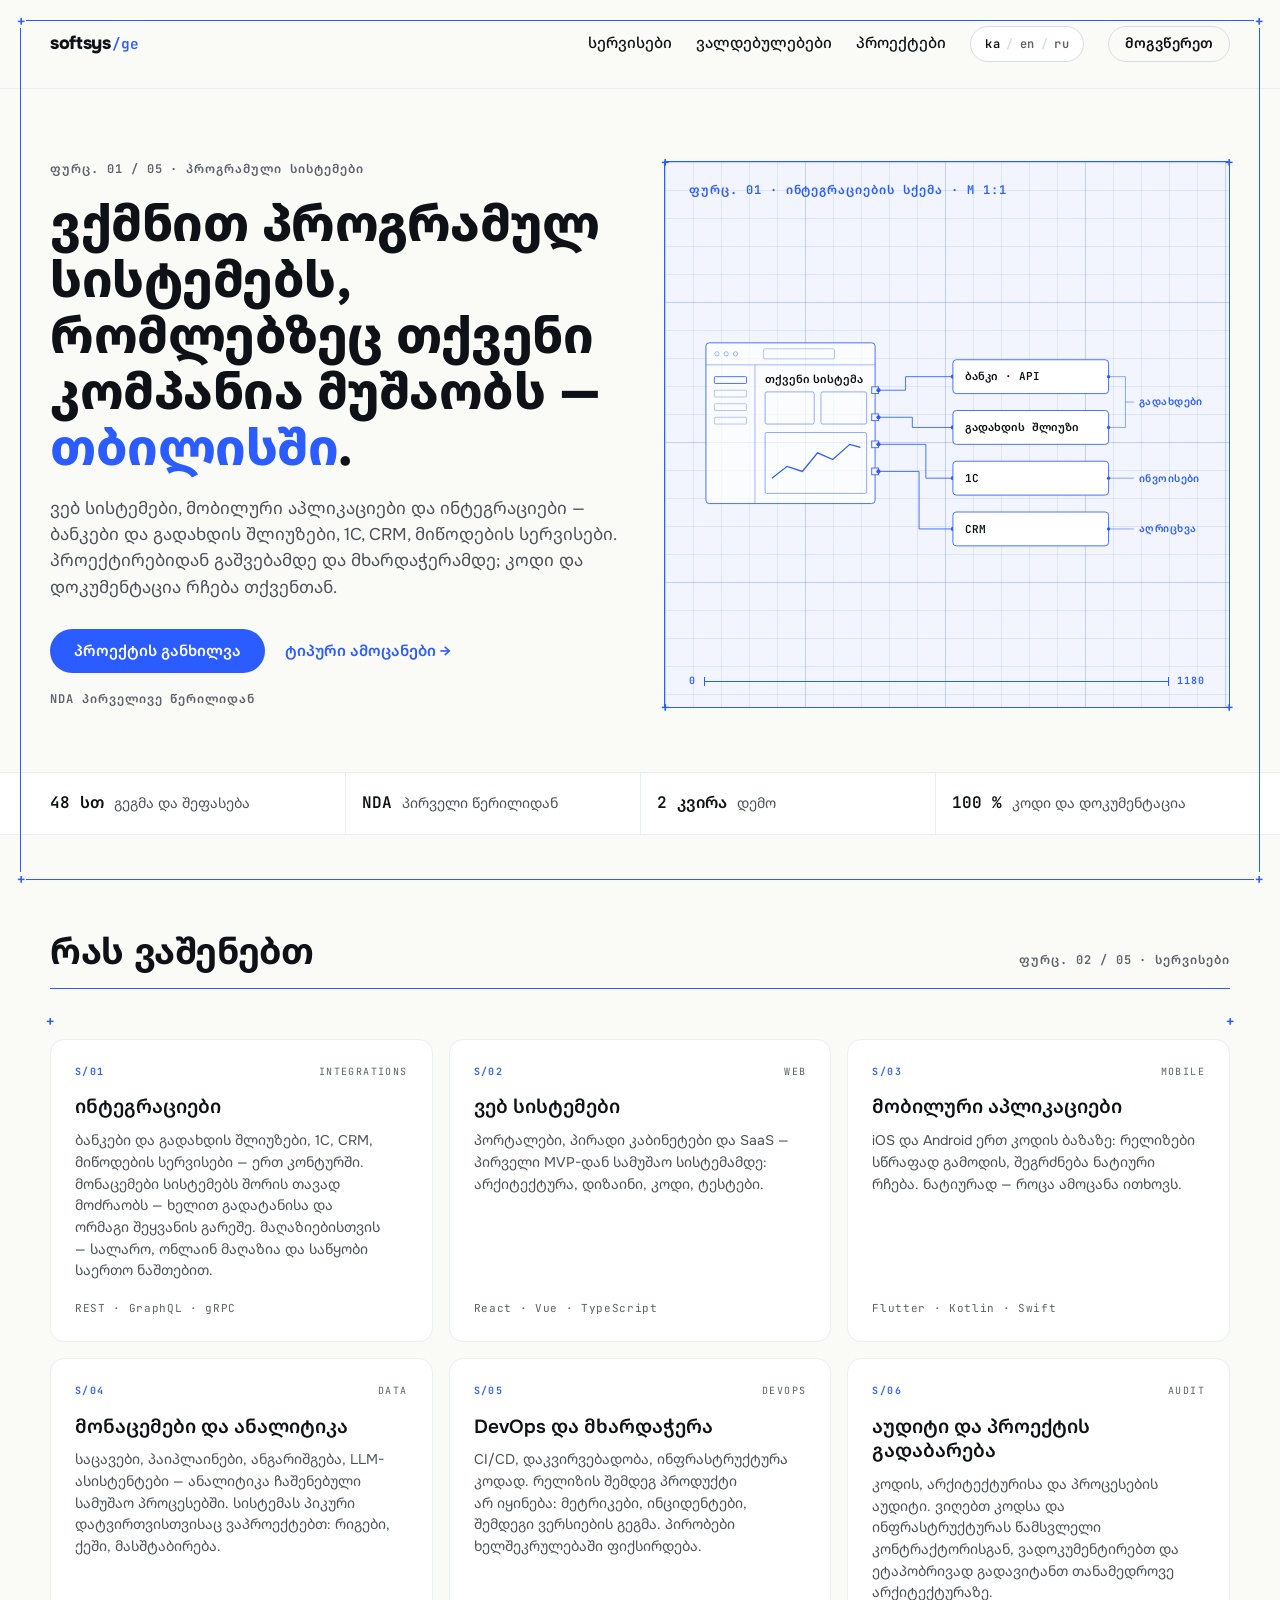
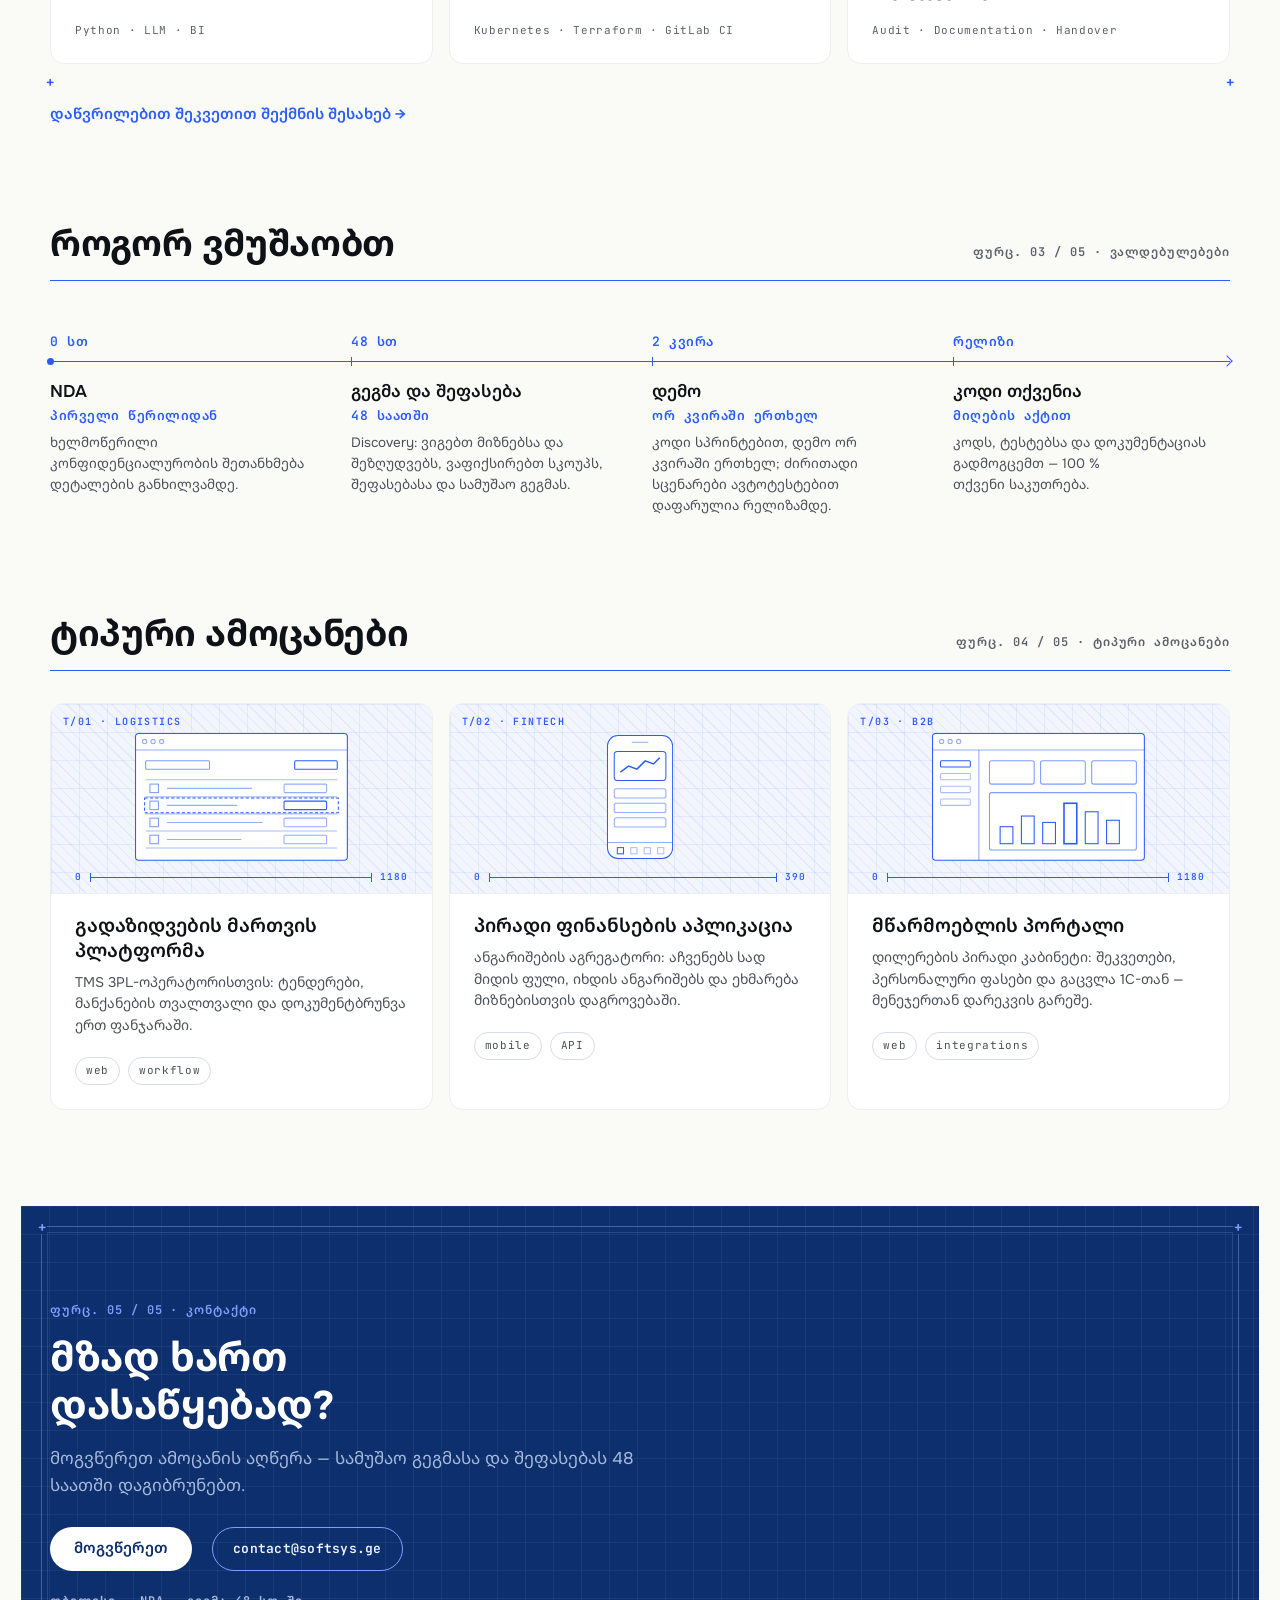
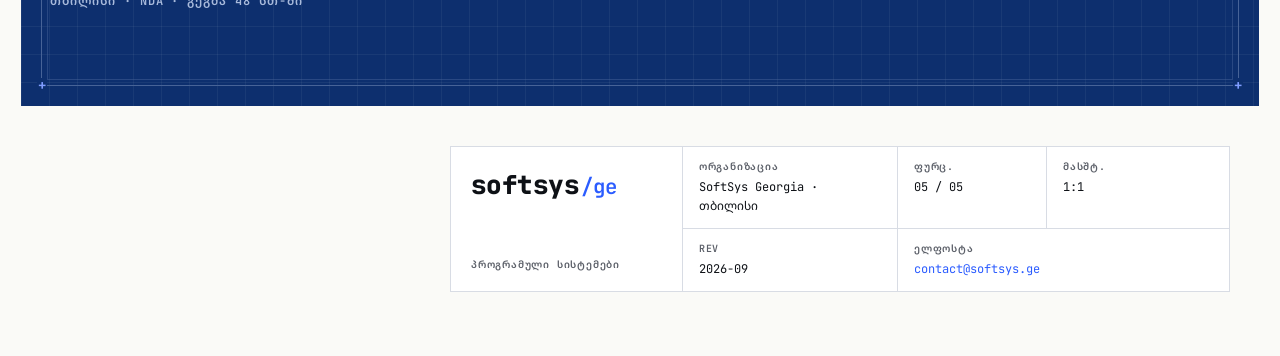
==== commit 235e42bc: "chore: rebuild from softsys-ge-landing 323b23c (custom software development page ka/en/ru)" ====
--- a/index.html
+++ b/index.html
@@ -34,10 +34,10 @@
 <link rel="preload" as="font" type="font/woff2" crossorigin href="/assets/noto-sans-georgian-georgian-wght-normal-DxXCh91f.woff2">
 <link rel="preload" as="font" type="font/woff2" crossorigin href="/assets/onest-latin-wght-normal-Dun_Rd-l.woff2">
 <link rel="preload" as="font" type="font/woff2" crossorigin href="/assets/jetbrains-mono-latin-wght-normal-B9CIFXIH.woff2"><!--seo:end-->
-  <script type="module" crossorigin src="/assets/index-wuBA-83l.js"></script>
-  <link rel="stylesheet" crossorigin href="/assets/index-CW2eooZP.css">
+  <script type="module" crossorigin src="/assets/index-ZbJDidfa.js"></script>
+  <link rel="stylesheet" crossorigin href="/assets/index-B61wCBmv.css">
 </head>
 <body>
-<div id="app"><div class="sheet"><a class="skip-link" href="#main">გადასვლა შინაარსზე</a><div class="sheet-frame" aria-hidden="true"><i class="mark tl">+</i><i class="mark tr">+</i><i class="mark bl">+</i><i class="mark br">+</i></div><header class="site-header"><nav class="site-nav container" aria-label="მთავარი ნავიგაცია"><a class="wordmark" href="#top">softsys<span>/ge</span></a><button class="menu-toggle" type="button" aria-label="მენიუ" aria-expanded="false" aria-controls="primary-menu"><svg width="24" height="24" viewBox="0 0 24 24" fill="none" stroke="currentColor" stroke-width="1.5" aria-hidden="true"><path d="M3 7h18M3 12h18M3 17h18"></path></svg></button><div id="primary-menu" class="nav-links"><!--[--><a href="#services">სერვისები</a><a href="#commitments">ვალდებულებები</a><a href="#builds">პროექტები</a><!--]--><div class="lang-switch" aria-label="ენა"><!--[--><!--[--><!----><a href="/" class="active" aria-current="page" lang="ka" title="ქართული">ka</a><!--]--><!--[--><span class="lang-sep" aria-hidden="true">/</span><a href="/en/" class="" lang="en" title="English">en</a><!--]--><!--[--><span class="lang-sep" aria-hidden="true">/</span><a href="/ru/" class="" lang="ru" title="Русский">ru</a><!--]--><!--]--></div><a class="btn btn-secondary nav-cta" href="mailto:contact@softsys.ge">მოგვწერეთ</a></div></nav></header><main id="main"><section id="top" class="hero container"><div class="hero-text"><div class="label">ფურც. 01 / 05 · პროგრამული სისტემები</div><h1>ვქმნით პროგრამულ სისტემებს, რომლებზეც თქვენი კომპანია მუშაობს — <em>თბილისში</em>.</h1><p class="sub">ვებ სისტემები, მობილური აპლიკაციები და ინტეგრაციები — ბანკები და გადახდის შლიუზები, 1C, CRM, მიწოდების სერვისები. პროექტირებიდან გაშვებამდე და მხარდაჭერამდე; კოდი და დოკუმენტაცია რჩება თქვენთან.</p><div class="actions"><a class="btn btn-primary" href="mailto:contact@softsys.ge">პროექტის განხილვა</a><a class="text-link" href="#builds">ტიპური ამოცანები →</a></div><div class="label note">NDA პირველივე წერილიდან</div></div><figure class="scheme" role="img" aria-label="ინტეგრაციების სქემა: თქვენი სისტემა, ბანკის API, გადახდის შლიუზი, 1C და CRM"><div class="corner-marks" aria-hidden="true"><i>+</i><i>+</i><i>+</i><i>+</i></div><div class="label scheme-label"><span class="desktop-only">ფურც. 01 · ინტეგრაციების სქემა · M 1:1</span><span class="mobile-only">ფურც. 01 · სქემა · M 1:1</span></div><svg class="scheme-svg desktop-only" viewBox="0 0 610 300" fill="none" aria-hidden="true"><rect class="draw" x="20" y="40" width="200" height="190" rx="4" fill="#FFFFFF" fill-opacity=".7" stroke="#2B5CFF" stroke-dasharray="782" stroke-dashoffset="782" style="animation-delay:.1s;animation-duration:1.1s;"></rect><path d="M20 66 H220" stroke="#2B5CFF" stroke-opacity=".5"></path><circle cx="33" cy="53" r="2.5" stroke="#2B5CFF" stroke-opacity=".5"></circle><circle cx="44" cy="53" r="2.5" stroke="#2B5CFF" stroke-opacity=".5"></circle><circle cx="55" cy="53" r="2.5" stroke="#2B5CFF" stroke-opacity=".5"></circle><rect x="88" y="47" width="84" height="12" rx="2" stroke="#2B5CFF" stroke-opacity=".4"></rect><path d="M78 66 V230" stroke="#2B5CFF" stroke-opacity=".5"></path><rect x="30" y="80" width="38" height="8" rx="1" stroke="#2B5CFF"></rect><rect x="30" y="96" width="38" height="8" rx="1" stroke="#2B5CFF" stroke-opacity=".4"></rect><rect x="30" y="112" width="38" height="8" rx="1" stroke="#2B5CFF" stroke-opacity=".4"></rect><rect x="30" y="128" width="38" height="8" rx="1" stroke="#2B5CFF" stroke-opacity=".4"></rect><text class="sys" x="90" y="88">თქვენი სისტემა</text><rect x="90" y="98" width="58" height="38" rx="2" stroke="#2B5CFF" stroke-opacity=".6"></rect><rect x="156" y="98" width="54" height="38" rx="2" stroke="#2B5CFF" stroke-opacity=".6"></rect><rect x="90" y="146" width="120" height="72" rx="2" stroke="#2B5CFF" stroke-opacity=".6"></rect><path class="draw" d="M98 200 L116 186 L134 192 L152 170 L170 178 L190 160 L204 164" stroke="#2B5CFF" stroke-width="1.5" stroke-dasharray="130" stroke-dashoffset="130" style="animation-delay:.9s;"></path><rect x="216" y="92" width="8" height="8" fill="#F2F5FD" stroke="#2B5CFF"></rect><rect x="216" y="124" width="8" height="8" fill="#F2F5FD" stroke="#2B5CFF"></rect><rect x="216" y="156" width="8" height="8" fill="#F2F5FD" stroke="#2B5CFF"></rect><rect x="216" y="188" width="8" height="8" fill="#F2F5FD" stroke="#2B5CFF"></rect><path class="draw" d="M224 96 H256 V80 H312" stroke="#2B5CFF" stroke-dasharray="106" stroke-dashoffset="106" style="animation-delay:1s;"></path><path class="draw" d="M224 128 H264 V140 H312" stroke="#2B5CFF" stroke-dasharray="102" stroke-dashoffset="102" style="animation-delay:1.15s;"></path><path class="draw" d="M224 160 H280 V200 H312" stroke="#2B5CFF" stroke-dasharray="130" stroke-dashoffset="130" style="animation-delay:1.3s;"></path><path class="draw" d="M224 192 H272 V260 H312" stroke="#2B5CFF" stroke-dasharray="158" stroke-dashoffset="158" style="animation-delay:1.45s;"></path><g fill="#2B5CFF"><circle cx="224" cy="96" r="2.5"></circle><circle cx="224" cy="128" r="2.5"></circle><circle cx="224" cy="160" r="2.5"></circle><circle cx="224" cy="192" r="2.5"></circle><circle cx="312" cy="80" r="2.5"></circle><circle cx="312" cy="140" r="2.5"></circle><circle cx="312" cy="200" r="2.5"></circle><circle cx="312" cy="260" r="2.5"></circle></g><rect class="draw" x="312" y="60" width="184" height="40" rx="4" fill="#FFFFFF" stroke="#2B5CFF" stroke-dasharray="450" stroke-dashoffset="450" style="animation-delay:1.3s;"></rect><rect class="draw" x="312" y="120" width="184" height="40" rx="4" fill="#FFFFFF" stroke="#2B5CFF" stroke-dasharray="450" stroke-dashoffset="450" style="animation-delay:1.45s;"></rect><rect class="draw" x="312" y="180" width="184" height="40" rx="4" fill="#FFFFFF" stroke="#2B5CFF" stroke-dasharray="450" stroke-dashoffset="450" style="animation-delay:1.6s;"></rect><rect class="draw" x="312" y="240" width="184" height="40" rx="4" fill="#FFFFFF" stroke="#2B5CFF" stroke-dasharray="450" stroke-dashoffset="450" style="animation-delay:1.75s;"></rect><g class="node"><text x="326" y="84.5">ბანკი · API</text><text x="326" y="144.5">გადახდის შლიუზი</text><text x="326" y="204.5">1C</text><text x="326" y="264.5">CRM</text></g><g class="fade" stroke="#2B5CFF" stroke-opacity=".6" style="animation-delay:2.1s;"><path d="M496 80 H516 V140 H496 M516 110 H526"></path><path d="M496 200 H526"></path><path d="M496 260 H526"></path><g fill="#2B5CFF" stroke="none"><circle cx="496" cy="80" r="2"></circle><circle cx="496" cy="140" r="2"></circle><circle cx="496" cy="200" r="2"></circle><circle cx="496" cy="260" r="2"></circle></g></g><g class="fade callout" style="animation-delay:2.2s;"><text x="532" y="114">გადახდები</text><text x="532" y="204">ინვოისები</text><text x="532" y="264">აღრიცხვა</text></g></svg><svg class="scheme-svg mobile-only" viewBox="0 0 330 420" fill="none" aria-hidden="true"><rect class="draw" x="10" y="10" width="310" height="150" rx="4" fill="#FFFFFF" fill-opacity=".7" stroke="#2B5CFF" stroke-dasharray="922" stroke-dashoffset="922" style="animation-delay:.1s;animation-duration:1.1s;"></rect><path d="M10 34 H320" stroke="#2B5CFF" stroke-opacity=".5"></path><circle cx="22" cy="22" r="2" stroke="#2B5CFF" stroke-opacity=".5"></circle><circle cx="31" cy="22" r="2" stroke="#2B5CFF" stroke-opacity=".5"></circle><circle cx="40" cy="22" r="2" stroke="#2B5CFF" stroke-opacity=".5"></circle><rect x="110" y="16" width="110" height="11" rx="2" stroke="#2B5CFF" stroke-opacity=".4"></rect><path d="M76 34 V160" stroke="#2B5CFF" stroke-opacity=".5"></path><rect x="18" y="46" width="48" height="7" rx="1" stroke="#2B5CFF"></rect><rect x="18" y="60" width="48" height="7" rx="1" stroke="#2B5CFF" stroke-opacity=".4"></rect><rect x="18" y="74" width="48" height="7" rx="1" stroke="#2B5CFF" stroke-opacity=".4"></rect><rect x="18" y="88" width="48" height="7" rx="1" stroke="#2B5CFF" stroke-opacity=".4"></rect><text class="sys" x="88" y="52">თქვენი სისტემა</text><rect x="88" y="60" width="104" height="30" rx="2" stroke="#2B5CFF" stroke-opacity=".6"></rect><rect x="200" y="60" width="108" height="30" rx="2" stroke="#2B5CFF" stroke-opacity=".6"></rect><rect x="88" y="98" width="220" height="52" rx="2" stroke="#2B5CFF" stroke-opacity=".6"></rect><path class="draw" d="M96 140 L128 128 L160 134 L192 116 L224 122 L256 106 L300 110" stroke="#2B5CFF" stroke-width="1.5" stroke-dasharray="220" stroke-dashoffset="220" style="animation-delay:.9s;"></path><rect x="161" y="156" width="8" height="8" fill="#F2F5FD" stroke="#2B5CFF"></rect><path class="draw" d="M165 164 V180 H24 V388" stroke="#2B5CFF" stroke-dasharray="368" stroke-dashoffset="368" style="animation-delay:1s;animation-duration:1s;"></path><g stroke="#2B5CFF"><path d="M24 220 H40"></path><path d="M24 276 H40"></path><path d="M24 332 H40"></path><path d="M24 388 H40"></path></g><g fill="#2B5CFF"><circle cx="165" cy="164" r="2.5"></circle><circle cx="40" cy="220" r="2.5"></circle><circle cx="40" cy="276" r="2.5"></circle><circle cx="40" cy="332" r="2.5"></circle><circle cx="40" cy="388" r="2.5"></circle></g><rect class="draw" x="40" y="200" width="250" height="40" rx="4" fill="#FFFFFF" stroke="#2B5CFF" stroke-dasharray="582" stroke-dashoffset="582" style="animation-delay:1.3s;"></rect><rect class="draw" x="40" y="256" width="250" height="40" rx="4" fill="#FFFFFF" stroke="#2B5CFF" stroke-dasharray="582" stroke-dashoffset="582" style="animation-delay:1.45s;"></rect><rect class="draw" x="40" y="312" width="250" height="40" rx="4" fill="#FFFFFF" stroke="#2B5CFF" stroke-dasharray="582" stroke-dashoffset="582" style="animation-delay:1.6s;"></rect><rect class="draw" x="40" y="368" width="250" height="40" rx="4" fill="#FFFFFF" stroke="#2B5CFF" stroke-dasharray="582" stroke-dashoffset="582" style="animation-delay:1.75s;"></rect><g class="node"><text x="54" y="224.5">ბანკი · API</text><text x="54" y="280.5">გადახდის შლიუზი</text><text x="54" y="336.5">1C</text><text x="54" y="392.5">CRM</text></g></svg><div class="dim" aria-hidden="true"><span>0</span><i></i><span class="desktop-only">1180</span><span class="mobile-only">390</span></div></figure></section><section class="strip" aria-label="SoftSys"><div class="container strip-grid"><!--[--><div class="strip-item"><b>48 სთ</b><span>გეგმა და შეფასება</span></div><div class="strip-item"><b>NDA</b><span>პირველი წერილიდან</span></div><div class="strip-item"><b>2 კვირა</b><span>დემო</span></div><div class="strip-item"><b>100 %</b><span>კოდი და დოკუმენტაცია</span></div><!--]--></div></section><section id="services" class="section container"><div class="section-head"><h2>რას ვაშენებთ</h2><div class="label">ფურც. 02 / 05 · სერვისები</div></div><div class="cropped"><div class="corner-marks" aria-hidden="true"><i>+</i><i>+</i><i>+</i><i>+</i></div><div class="cards"><!--[--><article class="card"><div class="card-head"><span class="code">S/01</span><span class="cat">INTEGRATIONS</span></div><h3>ინტეგრაციები</h3><p>ბანკები და გადახდის შლიუზები, 1C, CRM, მიწოდების სერვისები — ერთ კონტურში. მონაცემები სისტემებს შორის თავად მოძრაობს — ხელით გადატანისა და ორმაგი შეყვანის გარეშე.</p><div class="tech">REST · GraphQL · gRPC</div></article><article class="card"><div class="card-head"><span class="code">S/02</span><span class="cat">WEB</span></div><h3>ვებ სისტემები</h3><p>პორტალები, პირადი კაბინეტები და SaaS — პირველი MVP-დან სამუშაო სისტემამდე: არქიტექტურა, დიზაინი, კოდი, ტესტები.</p><div class="tech">React · Vue · TypeScript</div></article><article class="card"><div class="card-head"><span class="code">S/03</span><span class="cat">MOBILE</span></div><h3>მობილური აპლიკაციები</h3><p>iOS და Android ერთ კოდის ბაზაზე: რელიზები სწრაფად გამოდის, შეგრძნება ნატიური რჩება. ნატიურად — როცა ამოცანა ითხოვს.</p><div class="tech">Flutter · Kotlin · Swift</div></article><article class="card"><div class="card-head"><span class="code">S/04</span><span class="cat">DATA</span></div><h3>მონაცემები და ანალიტიკა</h3><p>საცავები, პაიპლაინები, ანგარიშგება, LLM-ასისტენტები — ანალიტიკა ჩაშენებული სამუშაო პროცესებში. სისტემას პიკური დატვირთვისთვისაც ვაპროექტებთ: რიგები, ქეში, მასშტაბირება.</p><div class="tech">Python · LLM · BI</div></article><article class="card"><div class="card-head"><span class="code">S/05</span><span class="cat">DEVOPS</span></div><h3>DevOps და მხარდაჭერა</h3><p>CI/CD, დაკვირვებადობა, ინფრასტრუქტურა კოდად. რელიზის შემდეგ პროდუქტი არ იყინება: მეტრიკები, ინციდენტები, შემდეგი ვერსიების გეგმა. პირობები ხელშეკრულებაში ფიქსირდება.</p><div class="tech">Kubernetes · Terraform · GitLab CI</div></article><article class="card"><div class="card-head"><span class="code">S/06</span><span class="cat">AUDIT</span></div><h3>აუდიტი და პროექტის გადაბარება</h3><p>კოდის, არქიტექტურისა და პროცესების აუდიტი. ვიღებთ კოდსა და ინფრასტრუქტურას წამსვლელი კონტრაქტორისგან, ვადოკუმენტირებთ და ეტაპობრივად გადავიტანთ თანამედროვე არქიტექტურაზე.</p><div class="tech">Audit · Documentation · Handover</div></article><!--]--></div></div></section><section id="commitments" class="section container"><div class="section-head"><h2>როგორ ვმუშაობთ</h2><div class="label">ფურც. 03 / 05 · ვალდებულებები</div></div><ol class="chain"><!--[--><li class="point"><div class="tick" aria-hidden="true"><b>0 სთ</b></div><h3>NDA</h3><div class="q">პირველი წერილიდან</div><p>ხელმოწერილი კონფიდენციალურობის შეთანხმება დეტალების განხილვამდე.</p></li><li class="point"><div class="tick" aria-hidden="true"><b>48 სთ</b></div><h3>გეგმა და შეფასება</h3><div class="q">48 საათში</div><p>Discovery: ვიგებთ მიზნებსა და შეზღუდვებს, ვაფიქსირებთ სკოუპს, შეფასებასა და სამუშაო გეგმას.</p></li><li class="point"><div class="tick" aria-hidden="true"><b>2 კვირა</b></div><h3>დემო</h3><div class="q">ორ კვირაში ერთხელ</div><p>კოდი სპრინტებით, დემო ორ კვირაში ერთხელ; ძირითადი სცენარები ავტოტესტებით დაფარულია რელიზამდე.</p></li><li class="last point"><div class="tick" aria-hidden="true"><b>რელიზი</b></div><h3>კოდი თქვენია</h3><div class="q">მიღების აქტით</div><p>კოდს, ტესტებსა და დოკუმენტაციას გადმოგცემთ — 100 % თქვენი საკუთრება.</p></li><!--]--></ol></section><section id="builds" class="section container"><div class="section-head"><h2>ტიპური ამოცანები</h2><div class="label">ფურც. 04 / 05 · ტიპური ამოცანები</div></div><div class="builds"><!--[--><article class="build"><div class="preview" aria-hidden="true"><span class="code">T/01 · LOGISTICS</span><svg class="wire wide" viewBox="0 0 200 120" fill="none" stroke="#2B5CFF"><rect x=".5" y=".5" width="199" height="119" rx="3" fill="#FFFFFF"></rect><path d="M.5 16 H199.5" stroke-opacity=".5"></path><circle cx="9" cy="8" r="2" stroke-opacity=".5"></circle><circle cx="17" cy="8" r="2" stroke-opacity=".5"></circle><circle cx="25" cy="8" r="2" stroke-opacity=".5"></circle><rect x="10" y="26" width="60" height="8" rx="1" stroke-opacity=".6"></rect><rect x="150" y="26" width="40" height="8" rx="1"></rect><path d="M10 44 H190 M10 60 H190 M10 76 H190 M10 92 H190 M10 108 H190" stroke-opacity=".4"></path><rect x="14" y="48" width="8" height="8" stroke-opacity=".6"></rect><rect x="14" y="64" width="8" height="8" stroke-opacity=".6"></rect><rect x="14" y="80" width="8" height="8" stroke-opacity=".6"></rect><rect x="14" y="96" width="8" height="8" stroke-opacity=".6"></rect><path d="M30 52 H110 M30 68 H96 M30 84 H120 M30 100 H100" stroke-opacity=".5"></path><rect x="140" y="48" width="40" height="8" rx="1" stroke-opacity=".5"></rect><rect x="140" y="80" width="40" height="8" rx="1" stroke-opacity=".5"></rect><rect x="9" y="61" width="182" height="14" stroke-dasharray="3 2"></rect><rect x="140" y="64" width="40" height="8" rx="1"></rect><rect x="140" y="96" width="40" height="8" rx="1" stroke-opacity=".5"></rect></svg><div class="dim small"><span>0</span><i></i><span>1180</span></div></div><div class="build-body"><h3>გადაზიდვების მართვის პლატფორმა</h3><p>TMS 3PL-ოპერატორისთვის: ტენდერები, მანქანების თვალთვალი და დოკუმენტბრუნვა ერთ ფანჯარაში.</p><div class="chips"><!--[--><span class="chip">web</span><span class="chip">workflow</span><!--]--></div></div></article><article class="build"><div class="preview" aria-hidden="true"><span class="code">T/02 · FINTECH</span><svg class="wire tall" viewBox="0 0 64 120" fill="none" stroke="#2B5CFF"><rect x=".5" y=".5" width="63" height="119" rx="10" fill="#FFFFFF"></rect><path d="M24 7 H40" stroke-opacity=".5"></path><rect x="7" y="16" width="50" height="28" rx="3"></rect><path d="M13 36 L21 30 L29 33 L37 25 L45 28 L51 22" stroke-width="1.5"></path><rect x="7" y="52" width="50" height="9" rx="2" stroke-opacity=".5"></rect><rect x="7" y="66" width="50" height="9" rx="2" stroke-opacity=".5"></rect><rect x="7" y="80" width="50" height="9" rx="2" stroke-opacity=".5"></rect><path d="M.5 104 H63.5" stroke-opacity=".5"></path><rect x="10" y="109" width="6" height="6"></rect><rect x="23" y="109" width="6" height="6" stroke-opacity=".4"></rect><rect x="36" y="109" width="6" height="6" stroke-opacity=".4"></rect><rect x="49" y="109" width="6" height="6" stroke-opacity=".4"></rect></svg><div class="dim small"><span>0</span><i></i><span>390</span></div></div><div class="build-body"><h3>პირადი ფინანსების აპლიკაცია</h3><p>ანგარიშების აგრეგატორი: აჩვენებს სად მიდის ფული, იხდის ანგარიშებს და ეხმარება მიზნებისთვის დაგროვებაში.</p><div class="chips"><!--[--><span class="chip">mobile</span><span class="chip">API</span><!--]--></div></div></article><article class="build"><div class="preview" aria-hidden="true"><span class="code">T/03 · B2B</span><svg class="wire wide" viewBox="0 0 200 120" fill="none" stroke="#2B5CFF"><rect x=".5" y=".5" width="199" height="119" rx="3" fill="#FFFFFF"></rect><path d="M.5 16 H199.5" stroke-opacity=".5"></path><circle cx="9" cy="8" r="2" stroke-opacity=".5"></circle><circle cx="17" cy="8" r="2" stroke-opacity=".5"></circle><circle cx="25" cy="8" r="2" stroke-opacity=".5"></circle><path d="M44 16 V119.5" stroke-opacity=".5"></path><rect x="8" y="26" width="28" height="6" rx="1"></rect><rect x="8" y="38" width="28" height="6" rx="1" stroke-opacity=".4"></rect><rect x="8" y="50" width="28" height="6" rx="1" stroke-opacity=".4"></rect><rect x="8" y="62" width="28" height="6" rx="1" stroke-opacity=".4"></rect><rect x="54" y="26" width="42" height="22" rx="2" stroke-opacity=".6"></rect><rect x="102" y="26" width="42" height="22" rx="2" stroke-opacity=".6"></rect><rect x="150" y="26" width="42" height="22" rx="2" stroke-opacity=".6"></rect><rect x="54" y="56" width="138" height="54" rx="2" stroke-opacity=".6"></rect><rect x="64" y="88" width="12" height="16"></rect><rect x="84" y="78" width="12" height="26"></rect><rect x="104" y="84" width="12" height="20"></rect><rect x="124" y="66" width="12" height="38" stroke-width="1.5"></rect><rect x="144" y="74" width="12" height="30"></rect><rect x="164" y="82" width="12" height="22"></rect></svg><div class="dim small"><span>0</span><i></i><span>1180</span></div></div><div class="build-body"><h3>მწარმოებლის პორტალი</h3><p>დილერების პირადი კაბინეტი: შეკვეთები, პერსონალური ფასები და გაცვლა 1C-თან — მენეჯერთან დარეკვის გარეშე.</p><div class="chips"><!--[--><span class="chip">web</span><span class="chip">integrations</span><!--]--></div></div></article><!--]--></div></section><section id="contact" class="contact"><div class="bp-grid" aria-hidden="true"></div><div class="bp-frame" aria-hidden="true"><i class="mark tl">+</i><i class="mark tr">+</i><i class="mark bl">+</i><i class="mark br">+</i></div><div class="bp-frame inner" aria-hidden="true"></div><div class="container contact-body"><div class="label">ფურც. 05 / 05 · კონტაქტი</div><h2>მზად ხართ დასაწყებად?</h2><p>მოგვწერეთ ამოცანის აღწერა — სამუშაო გეგმასა და შეფასებას 48 საათში დაგიბრუნებთ.</p><div class="actions"><a class="btn btn-white" href="mailto:contact@softsys.ge">მოგვწერეთ</a><a class="btn btn-outline mono" href="mailto:contact@softsys.ge">contact@softsys.ge</a></div><div class="label facts">თბილისი · NDA · გეგმა 48 სთ-ში</div></div></section></main><footer class="stamp-wrap container"><div class="stamp"><div class="stamp-main"><div class="wordmark large"> softsys<span>/ge</span></div><div class="stamp-tag">პროგრამული სისტემები</div></div><div class="stamp-cell org"><small>ორგანიზაცია</small><span>SoftSys Georgia · თბილისი</span></div><div class="stamp-cell"><small>ფურც.</small><span>05 / 05</span></div><div class="stamp-cell"><small>მასშტ.</small><span>1:1</span></div><div class="stamp-cell"><small>REV</small><span>2026-09</span></div><div class="stamp-cell wide"><small>ელფოსტა</small><a href="mailto:contact@softsys.ge">contact@softsys.ge</a></div></div></footer></div></div>
+<div id="app"><div class="sheet"><a class="skip-link" href="#main">გადასვლა შინაარსზე</a><div class="sheet-frame" aria-hidden="true"><i class="mark tl">+</i><i class="mark tr">+</i><i class="mark bl">+</i><i class="mark br">+</i></div><header class="site-header"><nav class="site-nav container" aria-label="მთავარი ნავიგაცია"><a class="wordmark" href="#top">softsys<span>/ge</span></a><button class="menu-toggle" type="button" aria-label="მენიუ" aria-expanded="false" aria-controls="primary-menu"><svg width="24" height="24" viewBox="0 0 24 24" fill="none" stroke="currentColor" stroke-width="1.5" aria-hidden="true"><path d="M3 7h18M3 12h18M3 17h18"></path></svg></button><div id="primary-menu" class="nav-links"><!--[--><a href="#services">სერვისები</a><a href="#commitments">ვალდებულებები</a><a href="#builds">პროექტები</a><!--]--><div class="lang-switch" aria-label="ენა"><!--[--><!--[--><!----><a href="/" class="active" aria-current="page" lang="ka" title="ქართული">ka</a><!--]--><!--[--><span class="lang-sep" aria-hidden="true">/</span><a href="/en/" class="" lang="en" title="English">en</a><!--]--><!--[--><span class="lang-sep" aria-hidden="true">/</span><a href="/ru/" class="" lang="ru" title="Русский">ru</a><!--]--><!--]--></div><a class="btn btn-secondary nav-cta" href="mailto:contact@softsys.ge">მოგვწერეთ</a></div></nav></header><main id="main"><!--[--><section id="top" class="hero container"><div class="hero-text"><div class="label">ფურც. 01 / 05 · პროგრამული სისტემები</div><h1>ვქმნით პროგრამულ სისტემებს, რომლებზეც თქვენი კომპანია მუშაობს — <em>თბილისში</em>.</h1><p class="sub">ვებ სისტემები, მობილური აპლიკაციები და ინტეგრაციები — ბანკები და გადახდის შლიუზები, 1C, CRM, მიწოდების სერვისები. პროექტირებიდან გაშვებამდე და მხარდაჭერამდე; კოდი და დოკუმენტაცია რჩება თქვენთან.</p><div class="actions"><a class="btn btn-primary" href="mailto:contact@softsys.ge">პროექტის განხილვა</a><a class="text-link" href="#builds">ტიპური ამოცანები →</a></div><div class="label note">NDA პირველივე წერილიდან</div></div><figure class="scheme" role="img" aria-label="ინტეგრაციების სქემა: თქვენი სისტემა, ბანკის API, გადახდის შლიუზი, 1C და CRM"><div class="corner-marks" aria-hidden="true"><i>+</i><i>+</i><i>+</i><i>+</i></div><div class="label scheme-label"><span class="desktop-only">ფურც. 01 · ინტეგრაციების სქემა · M 1:1</span><span class="mobile-only">ფურც. 01 · სქემა · M 1:1</span></div><svg class="scheme-svg desktop-only" viewBox="0 0 610 300" fill="none" aria-hidden="true"><rect class="draw" x="20" y="40" width="200" height="190" rx="4" fill="#FFFFFF" fill-opacity=".7" stroke="#2B5CFF" stroke-dasharray="782" stroke-dashoffset="782" style="animation-delay:.1s;animation-duration:1.1s;"></rect><path d="M20 66 H220" stroke="#2B5CFF" stroke-opacity=".5"></path><circle cx="33" cy="53" r="2.5" stroke="#2B5CFF" stroke-opacity=".5"></circle><circle cx="44" cy="53" r="2.5" stroke="#2B5CFF" stroke-opacity=".5"></circle><circle cx="55" cy="53" r="2.5" stroke="#2B5CFF" stroke-opacity=".5"></circle><rect x="88" y="47" width="84" height="12" rx="2" stroke="#2B5CFF" stroke-opacity=".4"></rect><path d="M78 66 V230" stroke="#2B5CFF" stroke-opacity=".5"></path><rect x="30" y="80" width="38" height="8" rx="1" stroke="#2B5CFF"></rect><rect x="30" y="96" width="38" height="8" rx="1" stroke="#2B5CFF" stroke-opacity=".4"></rect><rect x="30" y="112" width="38" height="8" rx="1" stroke="#2B5CFF" stroke-opacity=".4"></rect><rect x="30" y="128" width="38" height="8" rx="1" stroke="#2B5CFF" stroke-opacity=".4"></rect><text class="sys" x="90" y="88">თქვენი სისტემა</text><rect x="90" y="98" width="58" height="38" rx="2" stroke="#2B5CFF" stroke-opacity=".6"></rect><rect x="156" y="98" width="54" height="38" rx="2" stroke="#2B5CFF" stroke-opacity=".6"></rect><rect x="90" y="146" width="120" height="72" rx="2" stroke="#2B5CFF" stroke-opacity=".6"></rect><path class="draw" d="M98 200 L116 186 L134 192 L152 170 L170 178 L190 160 L204 164" stroke="#2B5CFF" stroke-width="1.5" stroke-dasharray="130" stroke-dashoffset="130" style="animation-delay:.9s;"></path><rect x="216" y="92" width="8" height="8" fill="#F2F5FD" stroke="#2B5CFF"></rect><rect x="216" y="124" width="8" height="8" fill="#F2F5FD" stroke="#2B5CFF"></rect><rect x="216" y="156" width="8" height="8" fill="#F2F5FD" stroke="#2B5CFF"></rect><rect x="216" y="188" width="8" height="8" fill="#F2F5FD" stroke="#2B5CFF"></rect><path class="draw" d="M224 96 H256 V80 H312" stroke="#2B5CFF" stroke-dasharray="106" stroke-dashoffset="106" style="animation-delay:1s;"></path><path class="draw" d="M224 128 H264 V140 H312" stroke="#2B5CFF" stroke-dasharray="102" stroke-dashoffset="102" style="animation-delay:1.15s;"></path><path class="draw" d="M224 160 H280 V200 H312" stroke="#2B5CFF" stroke-dasharray="130" stroke-dashoffset="130" style="animation-delay:1.3s;"></path><path class="draw" d="M224 192 H272 V260 H312" stroke="#2B5CFF" stroke-dasharray="158" stroke-dashoffset="158" style="animation-delay:1.45s;"></path><g fill="#2B5CFF"><circle cx="224" cy="96" r="2.5"></circle><circle cx="224" cy="128" r="2.5"></circle><circle cx="224" cy="160" r="2.5"></circle><circle cx="224" cy="192" r="2.5"></circle><circle cx="312" cy="80" r="2.5"></circle><circle cx="312" cy="140" r="2.5"></circle><circle cx="312" cy="200" r="2.5"></circle><circle cx="312" cy="260" r="2.5"></circle></g><rect class="draw" x="312" y="60" width="184" height="40" rx="4" fill="#FFFFFF" stroke="#2B5CFF" stroke-dasharray="450" stroke-dashoffset="450" style="animation-delay:1.3s;"></rect><rect class="draw" x="312" y="120" width="184" height="40" rx="4" fill="#FFFFFF" stroke="#2B5CFF" stroke-dasharray="450" stroke-dashoffset="450" style="animation-delay:1.45s;"></rect><rect class="draw" x="312" y="180" width="184" height="40" rx="4" fill="#FFFFFF" stroke="#2B5CFF" stroke-dasharray="450" stroke-dashoffset="450" style="animation-delay:1.6s;"></rect><rect class="draw" x="312" y="240" width="184" height="40" rx="4" fill="#FFFFFF" stroke="#2B5CFF" stroke-dasharray="450" stroke-dashoffset="450" style="animation-delay:1.75s;"></rect><g class="node"><text x="326" y="84.5">ბანკი · API</text><text x="326" y="144.5">გადახდის შლიუზი</text><text x="326" y="204.5">1C</text><text x="326" y="264.5">CRM</text></g><g class="fade" stroke="#2B5CFF" stroke-opacity=".6" style="animation-delay:2.1s;"><path d="M496 80 H516 V140 H496 M516 110 H526"></path><path d="M496 200 H526"></path><path d="M496 260 H526"></path><g fill="#2B5CFF" stroke="none"><circle cx="496" cy="80" r="2"></circle><circle cx="496" cy="140" r="2"></circle><circle cx="496" cy="200" r="2"></circle><circle cx="496" cy="260" r="2"></circle></g></g><g class="fade callout" style="animation-delay:2.2s;"><text x="532" y="114">გადახდები</text><text x="532" y="204">ინვოისები</text><text x="532" y="264">აღრიცხვა</text></g></svg><svg class="scheme-svg mobile-only" viewBox="0 0 330 420" fill="none" aria-hidden="true"><rect class="draw" x="10" y="10" width="310" height="150" rx="4" fill="#FFFFFF" fill-opacity=".7" stroke="#2B5CFF" stroke-dasharray="922" stroke-dashoffset="922" style="animation-delay:.1s;animation-duration:1.1s;"></rect><path d="M10 34 H320" stroke="#2B5CFF" stroke-opacity=".5"></path><circle cx="22" cy="22" r="2" stroke="#2B5CFF" stroke-opacity=".5"></circle><circle cx="31" cy="22" r="2" stroke="#2B5CFF" stroke-opacity=".5"></circle><circle cx="40" cy="22" r="2" stroke="#2B5CFF" stroke-opacity=".5"></circle><rect x="110" y="16" width="110" height="11" rx="2" stroke="#2B5CFF" stroke-opacity=".4"></rect><path d="M76 34 V160" stroke="#2B5CFF" stroke-opacity=".5"></path><rect x="18" y="46" width="48" height="7" rx="1" stroke="#2B5CFF"></rect><rect x="18" y="60" width="48" height="7" rx="1" stroke="#2B5CFF" stroke-opacity=".4"></rect><rect x="18" y="74" width="48" height="7" rx="1" stroke="#2B5CFF" stroke-opacity=".4"></rect><rect x="18" y="88" width="48" height="7" rx="1" stroke="#2B5CFF" stroke-opacity=".4"></rect><text class="sys" x="88" y="52">თქვენი სისტემა</text><rect x="88" y="60" width="104" height="30" rx="2" stroke="#2B5CFF" stroke-opacity=".6"></rect><rect x="200" y="60" width="108" height="30" rx="2" stroke="#2B5CFF" stroke-opacity=".6"></rect><rect x="88" y="98" width="220" height="52" rx="2" stroke="#2B5CFF" stroke-opacity=".6"></rect><path class="draw" d="M96 140 L128 128 L160 134 L192 116 L224 122 L256 106 L300 110" stroke="#2B5CFF" stroke-width="1.5" stroke-dasharray="220" stroke-dashoffset="220" style="animation-delay:.9s;"></path><rect x="161" y="156" width="8" height="8" fill="#F2F5FD" stroke="#2B5CFF"></rect><path class="draw" d="M165 164 V180 H24 V388" stroke="#2B5CFF" stroke-dasharray="368" stroke-dashoffset="368" style="animation-delay:1s;animation-duration:1s;"></path><g stroke="#2B5CFF"><path d="M24 220 H40"></path><path d="M24 276 H40"></path><path d="M24 332 H40"></path><path d="M24 388 H40"></path></g><g fill="#2B5CFF"><circle cx="165" cy="164" r="2.5"></circle><circle cx="40" cy="220" r="2.5"></circle><circle cx="40" cy="276" r="2.5"></circle><circle cx="40" cy="332" r="2.5"></circle><circle cx="40" cy="388" r="2.5"></circle></g><rect class="draw" x="40" y="200" width="250" height="40" rx="4" fill="#FFFFFF" stroke="#2B5CFF" stroke-dasharray="582" stroke-dashoffset="582" style="animation-delay:1.3s;"></rect><rect class="draw" x="40" y="256" width="250" height="40" rx="4" fill="#FFFFFF" stroke="#2B5CFF" stroke-dasharray="582" stroke-dashoffset="582" style="animation-delay:1.45s;"></rect><rect class="draw" x="40" y="312" width="250" height="40" rx="4" fill="#FFFFFF" stroke="#2B5CFF" stroke-dasharray="582" stroke-dashoffset="582" style="animation-delay:1.6s;"></rect><rect class="draw" x="40" y="368" width="250" height="40" rx="4" fill="#FFFFFF" stroke="#2B5CFF" stroke-dasharray="582" stroke-dashoffset="582" style="animation-delay:1.75s;"></rect><g class="node"><text x="54" y="224.5">ბანკი · API</text><text x="54" y="280.5">გადახდის შლიუზი</text><text x="54" y="336.5">1C</text><text x="54" y="392.5">CRM</text></g></svg><div class="dim" aria-hidden="true"><span>0</span><i></i><span class="desktop-only">1180</span><span class="mobile-only">390</span></div></figure></section><section class="strip" aria-label="SoftSys"><div class="container strip-grid"><!--[--><div class="strip-item"><b>48 სთ</b><span>გეგმა და შეფასება</span></div><div class="strip-item"><b>NDA</b><span>პირველი წერილიდან</span></div><div class="strip-item"><b>2 კვირა</b><span>დემო</span></div><div class="strip-item"><b>100 %</b><span>კოდი და დოკუმენტაცია</span></div><!--]--></div></section><section id="services" class="section container"><div class="section-head"><h2>რას ვაშენებთ</h2><div class="label">ფურც. 02 / 05 · სერვისები</div></div><div class="cropped"><div class="corner-marks" aria-hidden="true"><i>+</i><i>+</i><i>+</i><i>+</i></div><div class="cards"><!--[--><article class="card"><div class="card-head"><span class="code">S/01</span><span class="cat">INTEGRATIONS</span></div><h3>ინტეგრაციები</h3><p>ბანკები და გადახდის შლიუზები, 1C, CRM, მიწოდების სერვისები — ერთ კონტურში. მონაცემები სისტემებს შორის თავად მოძრაობს — ხელით გადატანისა და ორმაგი შეყვანის გარეშე. მაღაზიებისთვის — სალარო, ონლაინ მაღაზია და საწყობი საერთო ნაშთებით.</p><div class="tech">REST · GraphQL · gRPC</div></article><article class="card"><div class="card-head"><span class="code">S/02</span><span class="cat">WEB</span></div><h3>ვებ სისტემები</h3><p>პორტალები, პირადი კაბინეტები და SaaS — პირველი MVP-დან სამუშაო სისტემამდე: არქიტექტურა, დიზაინი, კოდი, ტესტები.</p><div class="tech">React · Vue · TypeScript</div></article><article class="card"><div class="card-head"><span class="code">S/03</span><span class="cat">MOBILE</span></div><h3>მობილური აპლიკაციები</h3><p>iOS და Android ერთ კოდის ბაზაზე: რელიზები სწრაფად გამოდის, შეგრძნება ნატიური რჩება. ნატიურად — როცა ამოცანა ითხოვს.</p><div class="tech">Flutter · Kotlin · Swift</div></article><article class="card"><div class="card-head"><span class="code">S/04</span><span class="cat">DATA</span></div><h3>მონაცემები და ანალიტიკა</h3><p>საცავები, პაიპლაინები, ანგარიშგება, LLM-ასისტენტები — ანალიტიკა ჩაშენებული სამუშაო პროცესებში. სისტემას პიკური დატვირთვისთვისაც ვაპროექტებთ: რიგები, ქეში, მასშტაბირება.</p><div class="tech">Python · LLM · BI</div></article><article class="card"><div class="card-head"><span class="code">S/05</span><span class="cat">DEVOPS</span></div><h3>DevOps და მხარდაჭერა</h3><p>CI/CD, დაკვირვებადობა, ინფრასტრუქტურა კოდად. რელიზის შემდეგ პროდუქტი არ იყინება: მეტრიკები, ინციდენტები, შემდეგი ვერსიების გეგმა. პირობები ხელშეკრულებაში ფიქსირდება.</p><div class="tech">Kubernetes · Terraform · GitLab CI</div></article><article class="card"><div class="card-head"><span class="code">S/06</span><span class="cat">AUDIT</span></div><h3>აუდიტი და პროექტის გადაბარება</h3><p>კოდის, არქიტექტურისა და პროცესების აუდიტი. ვიღებთ კოდსა და ინფრასტრუქტურას წამსვლელი კონტრაქტორისგან, ვადოკუმენტირებთ და ეტაპობრივად გადავიტანთ თანამედროვე არქიტექტურაზე.</p><div class="tech">Audit · Documentation · Handover</div></article><!--]--></div></div><p class="more"><a class="text-link" href="/software-development/">დაწვრილებით შეკვეთით შექმნის შესახებ →</a></p></section><section id="commitments" class="section container"><div class="section-head"><h2>როგორ ვმუშაობთ</h2><div class="label">ფურც. 03 / 05 · ვალდებულებები</div></div><ol class="chain"><!--[--><li class="point"><div class="tick" aria-hidden="true"><b>0 სთ</b></div><h3>NDA</h3><div class="q">პირველი წერილიდან</div><p>ხელმოწერილი კონფიდენციალურობის შეთანხმება დეტალების განხილვამდე.</p></li><li class="point"><div class="tick" aria-hidden="true"><b>48 სთ</b></div><h3>გეგმა და შეფასება</h3><div class="q">48 საათში</div><p>Discovery: ვიგებთ მიზნებსა და შეზღუდვებს, ვაფიქსირებთ სკოუპს, შეფასებასა და სამუშაო გეგმას.</p></li><li class="point"><div class="tick" aria-hidden="true"><b>2 კვირა</b></div><h3>დემო</h3><div class="q">ორ კვირაში ერთხელ</div><p>კოდი სპრინტებით, დემო ორ კვირაში ერთხელ; ძირითადი სცენარები ავტოტესტებით დაფარულია რელიზამდე.</p></li><li class="last point"><div class="tick" aria-hidden="true"><b>რელიზი</b></div><h3>კოდი თქვენია</h3><div class="q">მიღების აქტით</div><p>კოდს, ტესტებსა და დოკუმენტაციას გადმოგცემთ — 100 % თქვენი საკუთრება.</p></li><!--]--></ol></section><section id="builds" class="section container"><div class="section-head"><h2>ტიპური ამოცანები</h2><div class="label">ფურც. 04 / 05 · ტიპური ამოცანები</div></div><div class="builds"><!--[--><article class="build"><div class="preview" aria-hidden="true"><span class="code">T/01 · LOGISTICS</span><svg class="wire wide" viewBox="0 0 200 120" fill="none" stroke="#2B5CFF"><rect x=".5" y=".5" width="199" height="119" rx="3" fill="#FFFFFF"></rect><path d="M.5 16 H199.5" stroke-opacity=".5"></path><circle cx="9" cy="8" r="2" stroke-opacity=".5"></circle><circle cx="17" cy="8" r="2" stroke-opacity=".5"></circle><circle cx="25" cy="8" r="2" stroke-opacity=".5"></circle><rect x="10" y="26" width="60" height="8" rx="1" stroke-opacity=".6"></rect><rect x="150" y="26" width="40" height="8" rx="1"></rect><path d="M10 44 H190 M10 60 H190 M10 76 H190 M10 92 H190 M10 108 H190" stroke-opacity=".4"></path><rect x="14" y="48" width="8" height="8" stroke-opacity=".6"></rect><rect x="14" y="64" width="8" height="8" stroke-opacity=".6"></rect><rect x="14" y="80" width="8" height="8" stroke-opacity=".6"></rect><rect x="14" y="96" width="8" height="8" stroke-opacity=".6"></rect><path d="M30 52 H110 M30 68 H96 M30 84 H120 M30 100 H100" stroke-opacity=".5"></path><rect x="140" y="48" width="40" height="8" rx="1" stroke-opacity=".5"></rect><rect x="140" y="80" width="40" height="8" rx="1" stroke-opacity=".5"></rect><rect x="9" y="61" width="182" height="14" stroke-dasharray="3 2"></rect><rect x="140" y="64" width="40" height="8" rx="1"></rect><rect x="140" y="96" width="40" height="8" rx="1" stroke-opacity=".5"></rect></svg><div class="dim small"><span>0</span><i></i><span>1180</span></div></div><div class="build-body"><h3>გადაზიდვების მართვის პლატფორმა</h3><p>TMS 3PL-ოპერატორისთვის: ტენდერები, მანქანების თვალთვალი და დოკუმენტბრუნვა ერთ ფანჯარაში.</p><div class="chips"><!--[--><span class="chip">web</span><span class="chip">workflow</span><!--]--></div></div></article><article class="build"><div class="preview" aria-hidden="true"><span class="code">T/02 · FINTECH</span><svg class="wire tall" viewBox="0 0 64 120" fill="none" stroke="#2B5CFF"><rect x=".5" y=".5" width="63" height="119" rx="10" fill="#FFFFFF"></rect><path d="M24 7 H40" stroke-opacity=".5"></path><rect x="7" y="16" width="50" height="28" rx="3"></rect><path d="M13 36 L21 30 L29 33 L37 25 L45 28 L51 22" stroke-width="1.5"></path><rect x="7" y="52" width="50" height="9" rx="2" stroke-opacity=".5"></rect><rect x="7" y="66" width="50" height="9" rx="2" stroke-opacity=".5"></rect><rect x="7" y="80" width="50" height="9" rx="2" stroke-opacity=".5"></rect><path d="M.5 104 H63.5" stroke-opacity=".5"></path><rect x="10" y="109" width="6" height="6"></rect><rect x="23" y="109" width="6" height="6" stroke-opacity=".4"></rect><rect x="36" y="109" width="6" height="6" stroke-opacity=".4"></rect><rect x="49" y="109" width="6" height="6" stroke-opacity=".4"></rect></svg><div class="dim small"><span>0</span><i></i><span>390</span></div></div><div class="build-body"><h3>პირადი ფინანსების აპლიკაცია</h3><p>ანგარიშების აგრეგატორი: აჩვენებს სად მიდის ფული, იხდის ანგარიშებს და ეხმარება მიზნებისთვის დაგროვებაში.</p><div class="chips"><!--[--><span class="chip">mobile</span><span class="chip">API</span><!--]--></div></div></article><article class="build"><div class="preview" aria-hidden="true"><span class="code">T/03 · B2B</span><svg class="wire wide" viewBox="0 0 200 120" fill="none" stroke="#2B5CFF"><rect x=".5" y=".5" width="199" height="119" rx="3" fill="#FFFFFF"></rect><path d="M.5 16 H199.5" stroke-opacity=".5"></path><circle cx="9" cy="8" r="2" stroke-opacity=".5"></circle><circle cx="17" cy="8" r="2" stroke-opacity=".5"></circle><circle cx="25" cy="8" r="2" stroke-opacity=".5"></circle><path d="M44 16 V119.5" stroke-opacity=".5"></path><rect x="8" y="26" width="28" height="6" rx="1"></rect><rect x="8" y="38" width="28" height="6" rx="1" stroke-opacity=".4"></rect><rect x="8" y="50" width="28" height="6" rx="1" stroke-opacity=".4"></rect><rect x="8" y="62" width="28" height="6" rx="1" stroke-opacity=".4"></rect><rect x="54" y="26" width="42" height="22" rx="2" stroke-opacity=".6"></rect><rect x="102" y="26" width="42" height="22" rx="2" stroke-opacity=".6"></rect><rect x="150" y="26" width="42" height="22" rx="2" stroke-opacity=".6"></rect><rect x="54" y="56" width="138" height="54" rx="2" stroke-opacity=".6"></rect><rect x="64" y="88" width="12" height="16"></rect><rect x="84" y="78" width="12" height="26"></rect><rect x="104" y="84" width="12" height="20"></rect><rect x="124" y="66" width="12" height="38" stroke-width="1.5"></rect><rect x="144" y="74" width="12" height="30"></rect><rect x="164" y="82" width="12" height="22"></rect></svg><div class="dim small"><span>0</span><i></i><span>1180</span></div></div><div class="build-body"><h3>მწარმოებლის პორტალი</h3><p>დილერების პირადი კაბინეტი: შეკვეთები, პერსონალური ფასები და გაცვლა 1C-თან — მენეჯერთან დარეკვის გარეშე.</p><div class="chips"><!--[--><span class="chip">web</span><span class="chip">integrations</span><!--]--></div></div></article><!--]--></div></section><!--]--><section id="contact" class="contact"><div class="bp-grid" aria-hidden="true"></div><div class="bp-frame" aria-hidden="true"><i class="mark tl">+</i><i class="mark tr">+</i><i class="mark bl">+</i><i class="mark br">+</i></div><div class="bp-frame inner" aria-hidden="true"></div><div class="container contact-body"><div class="label">ფურც. 05 / 05 · კონტაქტი</div><h2>მზად ხართ დასაწყებად?</h2><p>მოგვწერეთ ამოცანის აღწერა — სამუშაო გეგმასა და შეფასებას 48 საათში დაგიბრუნებთ.</p><div class="actions"><a class="btn btn-white" href="mailto:contact@softsys.ge">მოგვწერეთ</a><a class="btn btn-outline mono" href="mailto:contact@softsys.ge">contact@softsys.ge</a></div><div class="label facts">თბილისი · NDA · გეგმა 48 სთ-ში</div></div></section></main><footer class="stamp-wrap container"><div class="stamp"><div class="stamp-main"><div class="wordmark large"> softsys<span>/ge</span></div><div class="stamp-tag">პროგრამული სისტემები</div></div><div class="stamp-cell org"><small>ორგანიზაცია</small><span>SoftSys Georgia · თბილისი</span></div><div class="stamp-cell"><small>ფურც.</small><span>05 / 05</span></div><div class="stamp-cell"><small>მასშტ.</small><span>1:1</span></div><div class="stamp-cell"><small>REV</small><span>2026-09</span></div><div class="stamp-cell wide"><small>ელფოსტა</small><a href="mailto:contact@softsys.ge">contact@softsys.ge</a></div></div></footer></div></div>
 </body>
 </html>
--- a/assets/index-B61wCBmv.css
+++ b/assets/index-B61wCBmv.css
@@ -0,0 +1 @@
+@font-face{font-family:Onest Variable;font-style:normal;font-display:swap;font-weight:100 900;src:url(/assets/onest-cyrillic-ext-wght-normal-DOFToQv1.woff2)format("woff2-variations");unicode-range:U+460-52F,U+1C80-1C8A,U+20B4,U+2DE0-2DFF,U+A640-A69F,U+FE2E-FE2F}@font-face{font-family:Onest Variable;font-style:normal;font-display:swap;font-weight:100 900;src:url(/assets/onest-cyrillic-wght-normal-DayYxulF.woff2)format("woff2-variations");unicode-range:U+301,U+400-45F,U+490-491,U+4B0-4B1,U+2116}@font-face{font-family:Onest Variable;font-style:normal;font-display:swap;font-weight:100 900;src:url(/assets/onest-math-wght-normal-Bl4ZGkZl.woff2)format("woff2-variations");unicode-range:U+302-303,U+305,U+307-308,U+310,U+312,U+315,U+31A,U+326-327,U+32C,U+32F-330,U+332-333,U+338,U+33A,U+346,U+34D,U+391-3A1,U+3A3-3A9,U+3B1-3C9,U+3D1,U+3D5-3D6,U+3F0-3F1,U+3F4-3F5,U+2016-2017,U+2034-2038,U+203C,U+2040,U+2043,U+2047,U+2050,U+2057,U+205F,U+2070-2071,U+2074-208E,U+2090-209C,U+20D0-20DC,U+20E1,U+20E5-20EF,U+2100-2112,U+2114-2115,U+2117-2121,U+2123-214F,U+2190,U+2192,U+2194-21AE,U+21B0-21E5,U+21F1-21F2,U+21F4-2211,U+2213-2214,U+2216-22FF,U+2308-230B,U+2310,U+2319,U+231C-2321,U+2336-237A,U+237C,U+2395,U+239B-23B7,U+23D0,U+23DC-23E1,U+2474-2475,U+25AF,U+25B3,U+25B7,U+25BD,U+25C1,U+25CA,U+25CC,U+25FB,U+266D-266F,U+27C0-27FF,U+2900-2AFF,U+2B0E-2B11,U+2B30-2B4C,U+2BFE,U+3030,U+FF5B,U+FF5D,U+1D400-1D7FF,U+1EE??}@font-face{font-family:Onest Variable;font-style:normal;font-display:swap;font-weight:100 900;src:url(/assets/onest-symbols-wght-normal-DxQzqQfC.woff2)format("woff2-variations");unicode-range:U+1-C,U+E-1F,U+7F-9F,U+20DD-20E0,U+20E2-20E4,U+2150-218F,U+2190,U+2192,U+2194-2199,U+21AF,U+21E6-21F0,U+21F3,U+2218-2219,U+2299,U+22C4-22C6,U+2300-243F,U+2440-244A,U+2460-24FF,U+25A0-27BF,U+28??,U+2921-2922,U+2981,U+29BF,U+29EB,U+2B??,U+4DC0-4DFF,U+FFF9-FFFB,U+10140-1018E,U+10190-1019C,U+101A0,U+101D0-101FD,U+102E0-102FB,U+10E60-10E7E,U+1D2C0-1D2D3,U+1D2E0-1D37F,U+1F0??,U+1F100-1F1AD,U+1F1E6-1F1FF,U+1F30D-1F30F,U+1F315,U+1F31C,U+1F31E,U+1F320-1F32C,U+1F336,U+1F378,U+1F37D,U+1F382,U+1F393-1F39F,U+1F3A7-1F3A8,U+1F3AC-1F3AF,U+1F3C2,U+1F3C4-1F3C6,U+1F3CA-1F3CE,U+1F3D4-1F3E0,U+1F3ED,U+1F3F1-1F3F3,U+1F3F5-1F3F7,U+1F408,U+1F415,U+1F41F,U+1F426,U+1F43F,U+1F441-1F442,U+1F444,U+1F446-1F449,U+1F44C-1F44E,U+1F453,U+1F46A,U+1F47D,U+1F4A3,U+1F4B0,U+1F4B3,U+1F4B9,U+1F4BB,U+1F4BF,U+1F4C8-1F4CB,U+1F4D6,U+1F4DA,U+1F4DF,U+1F4E3-1F4E6,U+1F4EA-1F4ED,U+1F4F7,U+1F4F9-1F4FB,U+1F4FD-1F4FE,U+1F503,U+1F507-1F50B,U+1F50D,U+1F512-1F513,U+1F53E-1F54A,U+1F54F-1F5FA,U+1F610,U+1F650-1F67F,U+1F687,U+1F68D,U+1F691,U+1F694,U+1F698,U+1F6AD,U+1F6B2,U+1F6B9-1F6BA,U+1F6BC,U+1F6C6-1F6CF,U+1F6D3-1F6D7,U+1F6E0-1F6EA,U+1F6F0-1F6F3,U+1F6F7-1F6FC,U+1F7??,U+1F800-1F80B,U+1F810-1F847,U+1F850-1F859,U+1F860-1F887,U+1F890-1F8AD,U+1F8B0-1F8BB,U+1F8C0-1F8C1,U+1F900-1F90B,U+1F93B,U+1F946,U+1F984,U+1F996,U+1F9E9,U+1FA00-1FA6F,U+1FA70-1FA7C,U+1FA80-1FA89,U+1FA8F-1FAC6,U+1FACE-1FADC,U+1FADF-1FAE9,U+1FAF0-1FAF8,U+1FB??}@font-face{font-family:Onest Variable;font-style:normal;font-display:swap;font-weight:100 900;src:url(/assets/onest-vietnamese-wght-normal-BBxOatbv.woff2)format("woff2-variations");unicode-range:U+102-103,U+110-111,U+128-129,U+168-169,U+1A0-1A1,U+1AF-1B0,U+300-301,U+303-304,U+308-309,U+323,U+329,U+1EA0-1EF9,U+20AB}@font-face{font-family:Onest Variable;font-style:normal;font-display:swap;font-weight:100 900;src:url(/assets/onest-latin-ext-wght-normal-QAhDxQuo.woff2)format("woff2-variations");unicode-range:U+100-2BA,U+2BD-2C5,U+2C7-2CC,U+2CE-2D7,U+2DD-2FF,U+304,U+308,U+329,U+1D00-1DBF,U+1E00-1E9F,U+1EF2-1EFF,U+2020,U+20A0-20AB,U+20AD-20C0,U+2113,U+2C60-2C7F,U+A720-A7FF}@font-face{font-family:Onest Variable;font-style:normal;font-display:swap;font-weight:100 900;src:url(/assets/onest-latin-wght-normal-Dun_Rd-l.woff2)format("woff2-variations");unicode-range:U+??,U+131,U+152-153,U+2BB-2BC,U+2C6,U+2DA,U+2DC,U+304,U+308,U+329,U+2000-206F,U+20AC,U+2122,U+2191,U+2193,U+2212,U+2215,U+FEFF,U+FFFD}@font-face{font-family:Noto Sans Georgian Variable;font-style:normal;font-display:swap;font-weight:100 900;src:url([data-uri])format("woff2-variations");unicode-range:U+460-52F,U+1C80-1C8A,U+20B4,U+2DE0-2DFF,U+A640-A69F,U+FE2E-FE2F}@font-face{font-family:Noto Sans Georgian Variable;font-style:normal;font-display:swap;font-weight:100 900;src:url(/assets/noto-sans-georgian-georgian-wght-normal-DxXCh91f.woff2)format("woff2-variations");unicode-range:U+589,U+10A0-10FF,U+1C90-1CBA,U+1CBD-1CBF,U+205A,U+2D00-2D2F,U+2E31}@font-face{font-family:Noto Sans Georgian Variable;font-style:normal;font-display:swap;font-weight:100 900;src:url([data-uri])format("woff2-variations");unicode-range:U+1F??}@font-face{font-family:Noto Sans Georgian Variable;font-style:normal;font-display:swap;font-weight:100 900;src:url(/assets/noto-sans-georgian-math-wght-normal-D6IO91_E.woff2)format("woff2-variations");unicode-range:U+302-303,U+305,U+307-308,U+310,U+312,U+315,U+31A,U+326-327,U+32C,U+32F-330,U+332-333,U+338,U+33A,U+346,U+34D,U+391-3A1,U+3A3-3A9,U+3B1-3C9,U+3D1,U+3D5-3D6,U+3F0-3F1,U+3F4-3F5,U+2016-2017,U+2034-2038,U+203C,U+2040,U+2043,U+2047,U+2050,U+2057,U+205F,U+2070-2071,U+2074-208E,U+2090-209C,U+20D0-20DC,U+20E1,U+20E5-20EF,U+2100-2112,U+2114-2115,U+2117-2121,U+2123-214F,U+2190,U+2192,U+2194-21AE,U+21B0-21E5,U+21F1-21F2,U+21F4-2211,U+2213-2214,U+2216-22FF,U+2308-230B,U+2310,U+2319,U+231C-2321,U+2336-237A,U+237C,U+2395,U+239B-23B7,U+23D0,U+23DC-23E1,U+2474-2475,U+25AF,U+25B3,U+25B7,U+25BD,U+25C1,U+25CA,U+25CC,U+25FB,U+266D-266F,U+27C0-27FF,U+2900-2AFF,U+2B0E-2B11,U+2B30-2B4C,U+2BFE,U+3030,U+FF5B,U+FF5D,U+1D400-1D7FF,U+1EE??}@font-face{font-family:Noto Sans Georgian Variable;font-style:normal;font-display:swap;font-weight:100 900;src:url(/assets/noto-sans-georgian-symbols-wght-normal-ByFN5DTA.woff2)format("woff2-variations");unicode-range:U+1-C,U+E-1F,U+7F-9F,U+20DD-20E0,U+20E2-20E4,U+2150-218F,U+2190,U+2192,U+2194-2199,U+21AF,U+21E6-21F0,U+21F3,U+2218-2219,U+2299,U+22C4-22C6,U+2300-243F,U+2440-244A,U+2460-24FF,U+25A0-27BF,U+28??,U+2921-2922,U+2981,U+29BF,U+29EB,U+2B??,U+4DC0-4DFF,U+FFF9-FFFB,U+10140-1018E,U+10190-1019C,U+101A0,U+101D0-101FD,U+102E0-102FB,U+10E60-10E7E,U+1D2C0-1D2D3,U+1D2E0-1D37F,U+1F0??,U+1F100-1F1AD,U+1F1E6-1F1FF,U+1F30D-1F30F,U+1F315,U+1F31C,U+1F31E,U+1F320-1F32C,U+1F336,U+1F378,U+1F37D,U+1F382,U+1F393-1F39F,U+1F3A7-1F3A8,U+1F3AC-1F3AF,U+1F3C2,U+1F3C4-1F3C6,U+1F3CA-1F3CE,U+1F3D4-1F3E0,U+1F3ED,U+1F3F1-1F3F3,U+1F3F5-1F3F7,U+1F408,U+1F415,U+1F41F,U+1F426,U+1F43F,U+1F441-1F442,U+1F444,U+1F446-1F449,U+1F44C-1F44E,U+1F453,U+1F46A,U+1F47D,U+1F4A3,U+1F4B0,U+1F4B3,U+1F4B9,U+1F4BB,U+1F4BF,U+1F4C8-1F4CB,U+1F4D6,U+1F4DA,U+1F4DF,U+1F4E3-1F4E6,U+1F4EA-1F4ED,U+1F4F7,U+1F4F9-1F4FB,U+1F4FD-1F4FE,U+1F503,U+1F507-1F50B,U+1F50D,U+1F512-1F513,U+1F53E-1F54A,U+1F54F-1F5FA,U+1F610,U+1F650-1F67F,U+1F687,U+1F68D,U+1F691,U+1F694,U+1F698,U+1F6AD,U+1F6B2,U+1F6B9-1F6BA,U+1F6BC,U+1F6C6-1F6CF,U+1F6D3-1F6D7,U+1F6E0-1F6EA,U+1F6F0-1F6F3,U+1F6F7-1F6FC,U+1F7??,U+1F800-1F80B,U+1F810-1F847,U+1F850-1F859,U+1F860-1F887,U+1F890-1F8AD,U+1F8B0-1F8BB,U+1F8C0-1F8C1,U+1F900-1F90B,U+1F93B,U+1F946,U+1F984,U+1F996,U+1F9E9,U+1FA00-1FA6F,U+1FA70-1FA7C,U+1FA80-1FA89,U+1FA8F-1FAC6,U+1FACE-1FADC,U+1FADF-1FAE9,U+1FAF0-1FAF8,U+1FB??}@font-face{font-family:Noto Sans Georgian Variable;font-style:normal;font-display:swap;font-weight:100 900;src:url(/assets/noto-sans-georgian-latin-ext-wght-normal-CBziPIP0.woff2)format("woff2-variations");unicode-range:U+100-2BA,U+2BD-2C5,U+2C7-2CC,U+2CE-2D7,U+2DD-2FF,U+304,U+308,U+329,U+1D00-1DBF,U+1E00-1E9F,U+1EF2-1EFF,U+2020,U+20A0-20AB,U+20AD-20C0,U+2113,U+2C60-2C7F,U+A720-A7FF}@font-face{font-family:Noto Sans Georgian Variable;font-style:normal;font-display:swap;font-weight:100 900;src:url(/assets/noto-sans-georgian-latin-wght-normal-C-4l_Z7F.woff2)format("woff2-variations");unicode-range:U+??,U+131,U+152-153,U+2BB-2BC,U+2C6,U+2DA,U+2DC,U+304,U+308,U+329,U+2000-206F,U+20AC,U+2122,U+2191,U+2193,U+2212,U+2215,U+FEFF,U+FFFD}@font-face{font-family:JetBrains Mono Variable;font-style:normal;font-display:swap;font-weight:100 800;src:url([data-uri])format("woff2-variations");unicode-range:U+460-52F,U+1C80-1C8A,U+20B4,U+2DE0-2DFF,U+A640-A69F,U+FE2E-FE2F}@font-face{font-family:JetBrains Mono Variable;font-style:normal;font-display:swap;font-weight:100 800;src:url(/assets/jetbrains-mono-cyrillic-wght-normal-D73BlboJ.woff2)format("woff2-variations");unicode-range:U+301,U+400-45F,U+490-491,U+4B0-4B1,U+2116}@font-face{font-family:JetBrains Mono Variable;font-style:normal;font-display:swap;font-weight:100 800;src:url(/assets/jetbrains-mono-greek-wght-normal-Bw9x6K1M.woff2)format("woff2-variations");unicode-range:U+370-377,U+37A-37F,U+384-38A,U+38C,U+38E-3A1,U+3A3-3FF}@font-face{font-family:JetBrains Mono Variable;font-style:normal;font-display:swap;font-weight:100 800;src:url(/assets/jetbrains-mono-vietnamese-wght-normal-Bt-aOZkq.woff2)format("woff2-variations");unicode-range:U+102-103,U+110-111,U+128-129,U+168-169,U+1A0-1A1,U+1AF-1B0,U+300-301,U+303-304,U+308-309,U+323,U+329,U+1EA0-1EF9,U+20AB}@font-face{font-family:JetBrains Mono Variable;font-style:normal;font-display:swap;font-weight:100 800;src:url(/assets/jetbrains-mono-latin-ext-wght-normal-DBQx-q_a.woff2)format("woff2-variations");unicode-range:U+100-2BA,U+2BD-2C5,U+2C7-2CC,U+2CE-2D7,U+2DD-2FF,U+304,U+308,U+329,U+1D00-1DBF,U+1E00-1E9F,U+1EF2-1EFF,U+2020,U+20A0-20AB,U+20AD-20C0,U+2113,U+2C60-2C7F,U+A720-A7FF}@font-face{font-family:JetBrains Mono Variable;font-style:normal;font-display:swap;font-weight:100 800;src:url(/assets/jetbrains-mono-latin-wght-normal-B9CIFXIH.woff2)format("woff2-variations");unicode-range:U+??,U+131,U+152-153,U+2BB-2BC,U+2C6,U+2DA,U+2DC,U+304,U+308,U+329,U+2000-206F,U+20AC,U+2122,U+2191,U+2193,U+2212,U+2215,U+FEFF,U+FFFD}:root{--paper:#fafaf7;--white:#fff;--surface:#f5f7fa;--ink:#0e1116;--text-2:#4a4f58;--muted:#5c6069;--line:#eceef2;--line-strong:#d8dce4;--blue:#2b5cff;--blue-deep:#1f49e0;--blue-tint:#eef2ff;--scheme:#f2f5fd;--blueprint:#0d2f6e;--on-bp:#f2f6ff;--on-bp-2:#a8badb;--on-bp-accent:#809dff;--on-bp-line:#476397;--r-s:6px;--r-m:14px;--r-pill:999px;--font:"Onest Variable", "Noto Sans Georgian Variable", -apple-system, "Segoe UI", sans-serif;--mono:"JetBrains Mono Variable", "Noto Sans Georgian Variable", ui-monospace, Menlo, monospace;--frame:20px;--h1:56px;--h1-lh:1.05;--h1-tr:-.03em;--h2:36px;--h2-lh:1.15;--h2-tr:-.02em;--h3-tr:-.01em;--lab:11px;--lab-tr:.16em;--cap:13px;--section:96px}:lang(ru){--h1:52px}:lang(ka){--h1:50px;--h1-lh:1.12;--h1-tr:-.01em;--h2-lh:1.2;--h2-tr:-.01em;--h3-tr:0;--lab:12px;--lab-tr:.08em;--cap:14px}*{box-sizing:border-box}html,body{background:var(--paper);color:var(--ink);font:400 16px/1.55 var(--font);-webkit-font-smoothing:antialiased;-moz-osx-font-smoothing:grayscale;margin:0;padding:0}html{scroll-behavior:smooth;scroll-padding-top:100px}h1,h2,h3,p{text-wrap:pretty;margin:0}a{color:var(--blue);text-decoration:none}a:hover{color:var(--blue-deep)}:focus-visible{outline:2px solid var(--blue);outline-offset:3px;border-radius:2px}.container{max-width:1228px;margin:0 auto;padding:0 24px}.skip-link{z-index:100;background:var(--ink);color:var(--paper);border-radius:0 0 var(--r-s) var(--r-s);padding:10px 16px;font-weight:600;position:absolute;top:-100px;left:24px}.skip-link:focus{top:0}.label{font-family:var(--mono);font-size:var(--lab);letter-spacing:var(--lab-tr);color:var(--muted);font-weight:600;line-height:1.4}.sheet-frame{inset:var(--frame);border:1px solid var(--blue);pointer-events:none;z-index:60;position:fixed}.mark{font-family:var(--mono);color:var(--blue);background:var(--paper);padding:0 1px;font-size:14px;font-style:normal;font-weight:600;line-height:1;position:absolute}.mark.tl{top:0;left:0;translate:-50% -50%}.mark.tr{top:0;right:0;translate:50% -50%}.mark.bl{bottom:0;left:0;translate:-50% 50%}.mark.br{bottom:0;right:0;translate:50% 50%}.site-header{z-index:50;-webkit-backdrop-filter:blur(8px);border-bottom:1px solid var(--line);background:#fafaf7f0;position:sticky;top:0}.site-nav{align-items:center;gap:28px;min-height:88px;display:flex}.wordmark{letter-spacing:-.02em;color:var(--ink);white-space:nowrap;align-items:baseline;gap:2px;font-size:18px;font-weight:800;display:inline-flex}.wordmark span{font-family:var(--mono);letter-spacing:0;color:var(--blue);font-size:.8em;font-weight:600}.wordmark.large{font-size:26px}.nav-links{align-items:center;gap:24px;margin-left:auto;display:flex}.nav-links>a:not(.btn){color:var(--ink);font-size:15px;font-weight:500}.nav-links>a:not(.btn):hover{color:var(--blue)}.lang-switch{border-radius:var(--r-pill);border:1px solid var(--line-strong);background:var(--white);height:36px;font-family:var(--mono);letter-spacing:.04em;align-items:center;gap:6px;padding:0 14px;font-size:12px;font-weight:600;display:inline-flex}.lang-switch a{color:var(--muted)}.lang-switch a.active{color:var(--ink)}.lang-sep{color:var(--line-strong)}.menu-toggle{width:44px;height:44px;color:var(--ink);cursor:pointer;background:0 0;border:0;justify-content:center;align-items:center;margin-left:auto;padding:0;display:none}.btn{border-radius:var(--r-pill);white-space:nowrap;justify-content:center;align-items:center;min-height:44px;padding:0 24px;font-size:15px;font-weight:600;transition:background-color .15s,border-color .15s,color .15s;display:inline-flex}.btn-primary{background:var(--blue);color:var(--white)}.btn-primary:hover{background:var(--blue-deep);color:var(--white)}.btn-secondary{border:1px solid var(--line-strong);color:var(--ink)}.btn-secondary:hover{border-color:var(--ink);color:var(--ink)}.nav-cta{min-height:36px;padding:0 16px;font-size:14px}.text-link{font-size:15px;font-weight:600}.actions{flex-wrap:wrap;align-items:center;gap:20px;margin-top:28px;display:flex}.hero{grid-template-columns:repeat(auto-fit,minmax(min(100%,460px),1fr));align-items:stretch;gap:48px;padding-top:72px;display:grid}.hero h1{font-size:var(--h1);line-height:var(--h1-lh);letter-spacing:var(--h1-tr);max-width:17ch;margin-top:18px;font-weight:800}.hero h1 em,.section-head h2 em{color:var(--blue);font-style:normal}.sub{color:var(--text-2);max-width:54ch;margin-top:20px;font-size:17px;line-height:1.55}.note{margin-top:18px}.scheme{border:1px solid var(--blue);background:linear-gradient(to right, #2b5cff1a 1px, transparent 1px) 0 0 / 28px 28px, linear-gradient(to bottom, #2b5cff1a 1px, transparent 1px) 0 0 / 28px 28px, linear-gradient(to right, #2b5cff29 1px, transparent 1px) 0 0 / 140px 140px, linear-gradient(to bottom, #2b5cff29 1px, transparent 1px) 0 0 / 140px 140px, var(--scheme);flex-direction:column;justify-content:space-between;gap:16px;min-width:0;min-height:380px;margin:0;padding:20px 24px 18px;display:flex;position:relative}.corner-marks{pointer-events:none;position:absolute;top:0;bottom:0;left:0;right:0}.corner-marks i{font-family:var(--mono);color:var(--blue);font-size:14px;font-style:normal;font-weight:600;line-height:1;position:absolute}.corner-marks i:first-child{top:0;left:0;translate:-50% -50%}.corner-marks i:nth-child(2){top:0;right:0;translate:50% -50%}.corner-marks i:nth-child(3){bottom:0;left:0;translate:-50% 50%}.corner-marks i:nth-child(4){bottom:0;right:0;translate:50% 50%}.scheme-label{color:var(--blue)}.scheme-svg{width:100%;height:auto;font-family:var(--mono);display:block;overflow:visible}.mobile-only{display:none}.scheme-svg text{font-family:var(--mono);fill:var(--ink);font-size:13px;font-weight:600}.scheme-svg text.sys{font-family:var(--font)}.scheme-svg .callout text{fill:var(--blue);letter-spacing:.5px;font-size:12px}.scheme-svg .draw{animation:.8s forwards draw}.scheme-svg .fade{opacity:0;animation:.6s forwards fade}@keyframes draw{to{stroke-dashoffset:0}}@keyframes fade{to{opacity:1}}@media (prefers-reduced-motion:reduce){html{scroll-behavior:auto}.scheme-svg .draw,.scheme-svg .fade{stroke-dashoffset:0;opacity:1;animation:none}}.dim{font-family:var(--mono);letter-spacing:.1em;color:var(--blue);align-items:center;gap:8px;font-size:10px;font-weight:600;display:flex}.dim i{background:var(--blue);flex:1;height:1px;position:relative}.dim i:before,.dim i:after{content:"";background:var(--blue);width:1px;height:9px;position:absolute;top:-4px}.dim i:before{left:0}.dim i:after{right:0}.dim.small{font-size:9.5px;position:absolute;bottom:8px;left:24px;right:24px}.strip{background:var(--white);border-top:1px solid var(--line);border-bottom:1px solid var(--line);margin-top:64px}.strip-grid{grid-template-columns:repeat(auto-fit,minmax(150px,1fr));display:grid}.strip-item{border-left:1px solid var(--line);color:var(--text-2);align-items:baseline;gap:10px;padding:18px 16px;font-size:14px;display:flex}.strip-item:first-child{border-left:0;padding-left:0}.strip-item b{font-family:var(--mono);color:var(--ink);white-space:nowrap;font-size:16px;font-weight:600}.section{padding-top:var(--section)}.section-head{border-bottom:1px solid var(--blue);flex-wrap:wrap;justify-content:space-between;align-items:baseline;gap:24px;margin-bottom:32px;padding-bottom:14px;display:flex}.section-head h2,.contact h2{font-size:var(--h2);line-height:var(--h2-lh);letter-spacing:var(--h2-tr);font-weight:700}.cropped{padding:18px 0;position:relative}.cards{grid-template-columns:repeat(auto-fit,minmax(min(100%,340px),1fr));gap:16px;display:grid}.card{background:var(--white);border:1px solid var(--line);border-radius:var(--r-m);flex-direction:column;gap:10px;padding:24px;display:flex}.card:hover{border:1px dashed var(--blue)}.card-head{justify-content:space-between;gap:12px;display:flex}.code{font-family:var(--mono);letter-spacing:.14em;color:var(--blue);font-size:10px;font-weight:600}.cat{font-family:var(--mono);letter-spacing:.14em;color:var(--muted);font-size:10px}.card h3,.build-body h3{letter-spacing:var(--h3-tr);margin-top:6px;font-size:19px;font-weight:600;line-height:1.3}.card p,.build-body p,.point p{color:var(--text-2);font-size:14px;line-height:1.55}.tech{font-family:var(--mono);letter-spacing:.06em;color:var(--muted);margin-top:auto;padding-top:8px;font-size:11px}.chain{grid-template-columns:repeat(4,minmax(0,1fr));gap:24px;margin:48px 0 0;padding:0;list-style:none;display:grid}.point{padding-top:52px;position:relative}.point:before{content:"";background:var(--blue);height:1px;position:absolute;top:32px;left:0;right:-24px}.point.last:before{right:0}.point.last .tick:after{content:"";border-top:1px solid var(--blue);border-right:1px solid var(--blue);transform-origin:50%;width:7px;height:7px;position:absolute;top:28px;right:0;transform:translate(1px)rotate(45deg)}.point:after{content:"";background:var(--blue);width:1px;height:9px;position:absolute;top:28px;left:0}.point:first-child:after{border-radius:50%;width:7px;height:7px;top:29px;left:-3px}.tick{position:absolute;top:0;left:0;right:0}.tick b{font-family:var(--mono);color:var(--blue);letter-spacing:.04em;white-space:nowrap;font-size:13px;font-weight:600}.point h3{letter-spacing:var(--h3-tr);font-size:17px;font-weight:600;line-height:1.3}.point .q{font-family:var(--mono);color:var(--blue);letter-spacing:.04em;margin-top:4px;font-size:13px;font-weight:600;line-height:1.4}.point p{margin-top:8px;font-size:13.5px}.builds{grid-template-columns:repeat(auto-fit,minmax(min(100%,300px),1fr));gap:16px;display:grid}.build{background:var(--white);border:1px solid var(--line);border-radius:var(--r-m);flex-direction:column;display:flex;overflow:hidden}.preview{border-bottom:1px solid var(--line);background:repeating-linear-gradient(45deg, #2b5cff14 0 1px, transparent 1px 8px), linear-gradient(to right, #2b5cff14 1px, transparent 1px) 0 0 / 28px 28px, linear-gradient(to bottom, #2b5cff14 1px, transparent 1px) 0 0 / 28px 28px, var(--scheme);justify-content:center;align-items:center;height:190px;padding:26px 24px 30px;display:flex;position:relative}.preview .code{position:absolute;top:10px;left:12px}.wire.wide{width:64%;height:auto;display:block}.wire.tall{width:auto;height:124px;display:block}.build-body{flex-direction:column;gap:8px;padding:20px 24px 24px;display:flex}.build-body h3{margin-top:0}.chips{flex-wrap:wrap;gap:8px;margin-top:12px;display:flex}.chip{border-radius:var(--r-pill);border:1px solid var(--line-strong);height:28px;font-family:var(--mono);letter-spacing:.06em;color:var(--text-2);align-items:center;padding:0 10px;font-size:11px;display:inline-flex}.contact{margin:var(--section) calc(var(--frame) + 1px) 0;background:var(--blueprint);color:var(--on-bp);padding:96px 0;position:relative;overflow:hidden}.bp-grid{pointer-events:none;background:linear-gradient(90deg,#ffffff0d 1px,#0000 1px) 0 0/28px 28px,linear-gradient(#ffffff0d 1px,#0000 1px) 0 0/28px 28px;position:absolute;top:0;bottom:0;left:0;right:0}.bp-frame{border:1px solid var(--on-bp-line);pointer-events:none;position:absolute;top:20px;bottom:20px;left:20px;right:20px}.bp-frame.inner{border-color:#47639780;top:26px;bottom:26px;left:26px;right:26px}.bp-frame .mark{color:var(--on-bp-accent);background:var(--blueprint)}.contact-body{z-index:1;position:relative}.contact .label{color:var(--on-bp-accent)}.contact h2{max-width:20ch;color:var(--white);margin-top:16px;font-size:40px}.contact p{color:var(--on-bp-2);max-width:54ch;margin-top:16px;font-size:17px}.btn-white{background:var(--white);color:var(--blueprint)}.btn-white:hover{background:var(--on-bp);color:var(--blueprint)}.btn-outline{border:1px solid var(--on-bp-accent);color:var(--on-bp);padding:0 20px}.btn-outline:hover{border-color:var(--white);color:var(--white)}.btn.mono{font-family:var(--mono);letter-spacing:.02em;font-size:13px}.contact .facts{color:var(--on-bp-2);margin-top:22px}.stamp-wrap{justify-content:flex-end;padding-top:40px;padding-bottom:64px;display:flex}.stamp{border:1px solid var(--line-strong);background:var(--white);width:100%;max-width:780px;font-family:var(--mono);color:var(--ink);grid-template-rows:auto auto;grid-template-columns:1.4fr 1.3fr .9fr 1.1fr;font-size:12px;display:grid}.stamp-main{border-right:1px solid var(--line-strong);flex-direction:column;grid-row:1/3;justify-content:space-between;gap:14px;padding:18px 20px;display:flex}.stamp-tag{letter-spacing:.08em;color:var(--muted);font-size:10px;font-weight:600}.stamp-cell{border-right:1px solid var(--line-strong);border-bottom:1px solid var(--line-strong);flex-direction:column;gap:4px;min-width:0;padding:12px 16px;display:flex}.stamp-cell:nth-child(4),.stamp-cell.wide{border-right:0}.stamp-cell:nth-child(n+5){border-bottom:0}.stamp-cell small{letter-spacing:.08em;color:var(--muted);font-size:10px;font-weight:600}.stamp-cell span,.stamp-cell a{overflow-wrap:anywhere}.stamp-cell a{color:var(--blue)}.stamp-cell.wide{grid-column:3/5}.crumbs{flex-wrap:wrap;gap:8px;display:flex}.crumbs a{color:var(--muted)}.crumbs a:hover{color:var(--blue)}.crumbs [aria-current]{color:var(--ink)}.service-hero h1{max-width:22ch}.service-hero .sub{max-width:64ch}.more{margin-top:20px}.section-text{max-width:72ch;color:var(--text-2);margin-top:28px;font-size:16px}.section-text.lead{margin-top:0}.fit{grid-template-columns:repeat(auto-fit,minmax(min(100%,420px),1fr));gap:16px;display:grid}.fit-col{background:var(--white);border:1px solid var(--line);border-radius:var(--r-m);padding:28px}.fit-col.accent{border-color:var(--blue)}.fit-col h3{letter-spacing:var(--h3-tr);font-size:19px;font-weight:600;line-height:1.3}.fit-col ul{gap:10px;margin:16px 0 0;padding:0;list-style:none;display:grid}.fit-col li{color:var(--text-2);padding-left:24px;font-size:15px;position:relative}.fit-col li:before{content:"+";font-family:var(--mono);color:var(--blue);font-weight:600;position:absolute;left:0}.faq{border-top:1px solid var(--line-strong)}.faq-item{border-bottom:1px solid var(--line-strong)}.faq-item summary{letter-spacing:var(--h3-tr);cursor:pointer;padding:20px 48px 20px 0;font-size:18px;font-weight:600;list-style:none;position:relative}.faq-item summary::-webkit-details-marker{display:none}.faq-item summary:after{content:"+";font-family:var(--mono);color:var(--blue);font-size:22px;font-weight:400;position:absolute;top:18px;right:4px}.faq-item[open] summary:after{content:"−"}.faq-item summary:hover{color:var(--blue)}.faq-item p{max-width:72ch;color:var(--text-2);padding:0 48px 22px 0}@media (max-width:760px){:root{--frame:10px;--h1:36px;--h2:28px;--section:64px}:lang(ru){--h1:36px}:lang(ka){--h1:32px}.desktop-only{display:none}.mobile-only{display:initial}.scheme-svg.mobile-only{display:block}.container{padding:0 20px}.site-nav{flex-wrap:wrap;min-height:72px;position:relative}.menu-toggle{display:inline-flex}.nav-links{background:var(--white);border:1px solid var(--line);border-radius:var(--r-m);flex-direction:column;align-items:flex-start;gap:16px;margin:0;padding:20px;display:none;position:absolute;top:100%;left:0;right:0;box-shadow:0 12px 32px #0e111614}.nav-links.open{display:flex}.hero{gap:40px;padding-top:40px}.hero h1{max-width:none}.actions{flex-direction:column;align-items:flex-start;gap:16px}.scheme{min-height:0;padding:16px 16px 14px}.strip{margin-top:48px}.strip-grid{grid-template-columns:1fr 1fr}.strip-item{flex-direction:column;gap:2px;padding:14px 12px}.strip-item:first-child{padding-left:0}.strip-item:nth-child(odd){border-left:0;padding-left:0}.strip-item:nth-child(n+3){border-top:1px solid var(--line)}.chain{grid-template-columns:1fr;gap:0;margin-top:32px}.point{padding:0 0 28px 24px}.point:before{width:1px;height:auto;top:0;bottom:0;left:0;right:auto}.point.last:before{height:14px;bottom:auto}.point:after,.point:first-child:after{border-radius:0;width:9px;height:1px;top:13px;left:0}.point.last .tick:after{display:none}.tick{margin-bottom:6px;display:block;position:static}.contact{padding:64px 0}.contact h2{font-size:30px}.bp-frame{top:12px;bottom:12px;left:12px;right:12px}.bp-frame.inner{top:18px;bottom:18px;left:18px;right:18px}.stamp{grid-template-rows:auto;grid-template-columns:1fr 1fr}.stamp-main{border-right:0;border-bottom:1px solid var(--line-strong);flex-flow:wrap;grid-area:auto/1/auto/3;align-items:baseline}.stamp-cell:nth-child(n+5){border-bottom:1px solid var(--line-strong)}.stamp-cell:nth-child(2n){border-right:0}.stamp-cell:nth-child(odd){border-right:1px solid var(--line-strong)}.stamp-cell.wide{border-bottom:0;border-right:0;grid-column:1/3}.stamp-wrap{padding-bottom:48px}.service-hero h1{font-size:calc(var(--h1) - 4px);overflow-wrap:break-word}.fit-col{padding:22px}.faq-item summary{padding-right:36px;font-size:16px}.faq-item p{padding-right:0}}
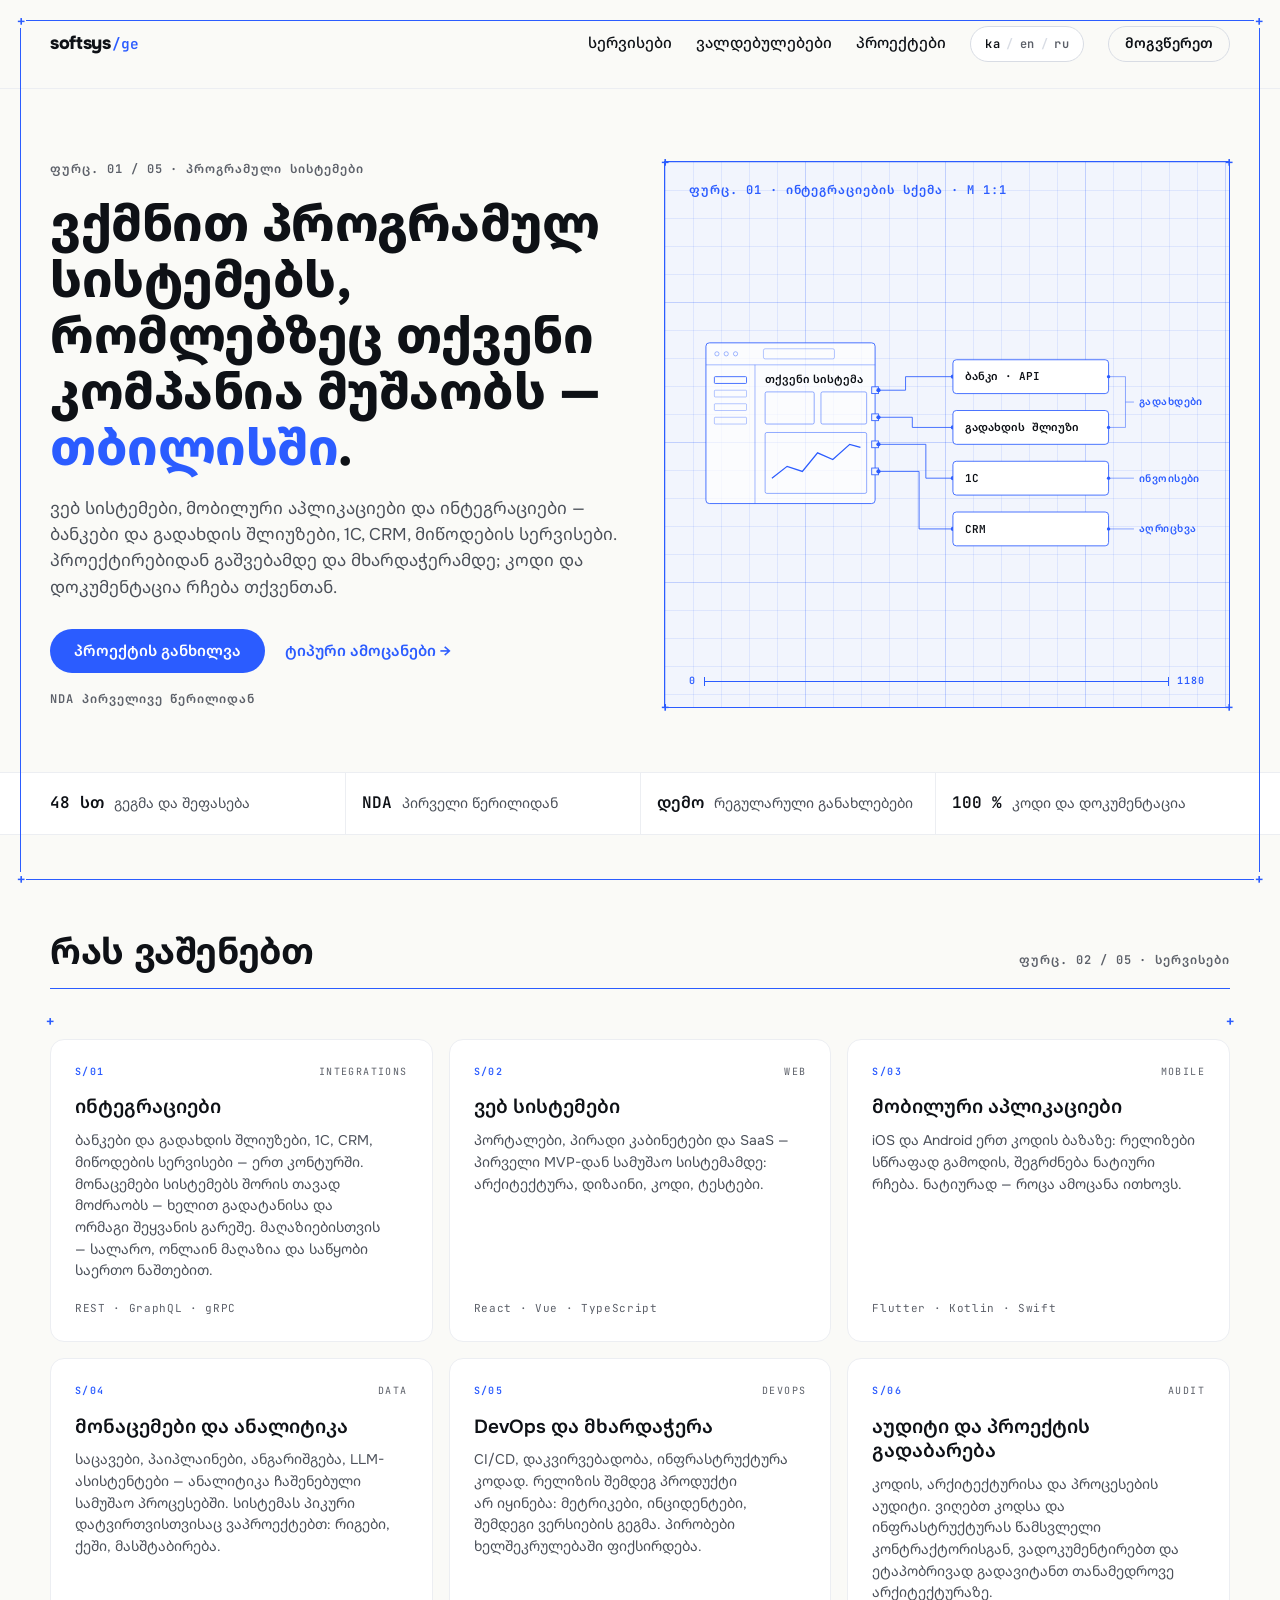
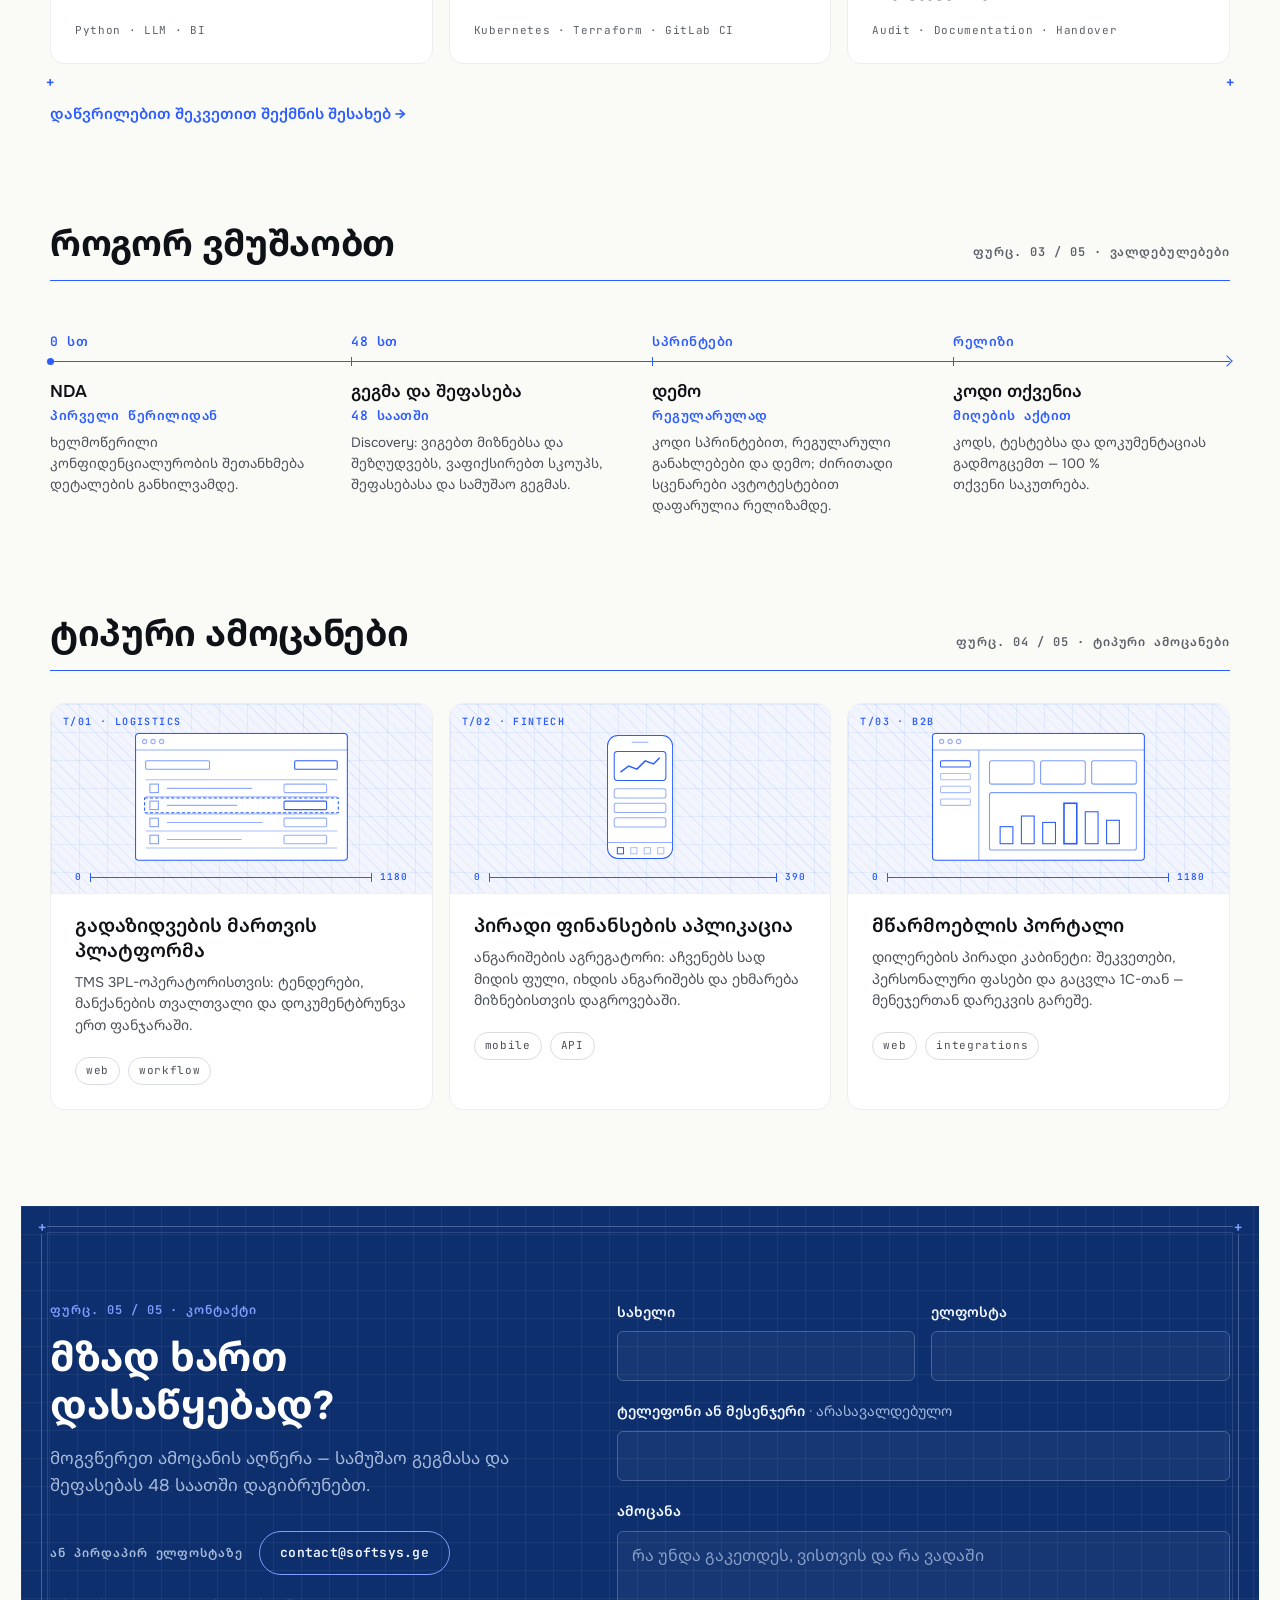
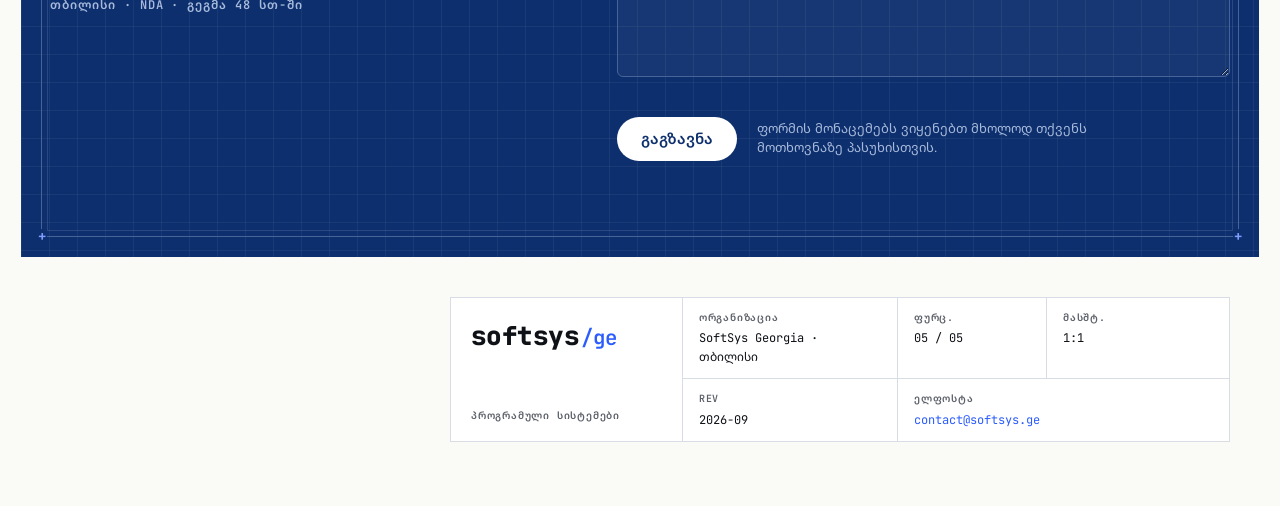
==== commit 3e94e791: "chore: rebuild from softsys-ge-landing bc218d0 (contact form)" ====
--- a/index.html
+++ b/index.html
@@ -6,7 +6,7 @@
 <link rel="icon" type="image/svg+xml" href="/favicon.svg">
 <!--seo:start-->
 <title>პროგრამული სისტემები ბიზნესისთვის — SoftSys Georgia</title>
-<meta name="description" content="ვებ სისტემები, მობილური აპლიკაციები და ინტეგრაციები კომპანიებისთვის საქართველოში. სამუშაო გეგმა და შეფასება 48 საათში, NDA პირველი წერილიდან, კოდი და დოკუმენტაცია რჩება თქვენთან.">
+<meta name="description" content="ვებ სისტემები, მობილური აპლიკაციები და ინტეგრაციები კომპანიებისთვის საქართველოში. გეგმა და შეფასება 48 საათში, NDA პირველი წერილიდან, კოდი თქვენია.">
 <meta name="robots" content="index,follow,max-image-preview:large">
 <link rel="canonical" href="https://www.softsys.ge/">
 <link rel="alternate" hreflang="ka" href="https://www.softsys.ge/">
@@ -17,7 +17,7 @@
 <meta property="og:type" content="website">
 <meta property="og:site_name" content="SoftSys Georgia">
 <meta property="og:title" content="პროგრამული სისტემები ბიზნესისთვის — SoftSys Georgia">
-<meta property="og:description" content="ვებ სისტემები, მობილური აპლიკაციები და ინტეგრაციები კომპანიებისთვის საქართველოში. სამუშაო გეგმა და შეფასება 48 საათში, NDA პირველი წერილიდან, კოდი და დოკუმენტაცია რჩება თქვენთან.">
+<meta property="og:description" content="ვებ სისტემები, მობილური აპლიკაციები და ინტეგრაციები კომპანიებისთვის საქართველოში. გეგმა და შეფასება 48 საათში, NDA პირველი წერილიდან, კოდი თქვენია.">
 <meta property="og:url" content="https://www.softsys.ge/">
 <meta property="og:locale" content="ka_GE">
 <meta property="og:locale:alternate" content="en_US">
@@ -28,16 +28,16 @@
 <meta property="og:image:alt" content="პროგრამული სისტემები თქვენი კომპანიისთვის">
 <meta name="twitter:card" content="summary_large_image">
 <meta name="twitter:title" content="პროგრამული სისტემები ბიზნესისთვის — SoftSys Georgia">
-<meta name="twitter:description" content="ვებ სისტემები, მობილური აპლიკაციები და ინტეგრაციები კომპანიებისთვის საქართველოში. სამუშაო გეგმა და შეფასება 48 საათში, NDA პირველი წერილიდან, კოდი და დოკუმენტაცია რჩება თქვენთან.">
+<meta name="twitter:description" content="ვებ სისტემები, მობილური აპლიკაციები და ინტეგრაციები კომპანიებისთვის საქართველოში. გეგმა და შეფასება 48 საათში, NDA პირველი წერილიდან, კოდი თქვენია.">
 <meta name="twitter:image" content="https://www.softsys.ge/og-ka.png">
-<script type="application/ld+json">{"@context":"https://schema.org","@graph":[{"@type":"Organization","@id":"https://www.softsys.ge/#organization","name":"SoftSys Georgia","url":"https://www.softsys.ge/","email":"contact@softsys.ge","address":{"@type":"PostalAddress","addressLocality":"Tbilisi","addressCountry":"GE"},"contactPoint":{"@type":"ContactPoint","email":"contact@softsys.ge","contactType":"customer service","availableLanguage":["ka","en","ru"]}},{"@type":"WebSite","@id":"https://www.softsys.ge/#website","name":"SoftSys Georgia","url":"https://www.softsys.ge/","inLanguage":["ka","en","ru"],"publisher":{"@id":"https://www.softsys.ge/#organization"}},{"@type":"WebPage","@id":"https://www.softsys.ge/","url":"https://www.softsys.ge/","name":"პროგრამული სისტემები ბიზნესისთვის — SoftSys Georgia","description":"ვებ სისტემები, მობილური აპლიკაციები და ინტეგრაციები კომპანიებისთვის საქართველოში. სამუშაო გეგმა და შეფასება 48 საათში, NDA პირველი წერილიდან, კოდი და დოკუმენტაცია რჩება თქვენთან.","inLanguage":"ka","isPartOf":{"@id":"https://www.softsys.ge/#website"},"about":{"@id":"https://www.softsys.ge/#organization"}}]}</script>
+<script type="application/ld+json">{"@context":"https://schema.org","@graph":[{"@type":"Organization","@id":"https://www.softsys.ge/#organization","name":"SoftSys Georgia","url":"https://www.softsys.ge/","email":"contact@softsys.ge","address":{"@type":"PostalAddress","addressLocality":"Tbilisi","addressCountry":"GE"},"contactPoint":{"@type":"ContactPoint","email":"contact@softsys.ge","contactType":"customer service","availableLanguage":["ka","en","ru"]}},{"@type":"WebSite","@id":"https://www.softsys.ge/#website","name":"SoftSys Georgia","url":"https://www.softsys.ge/","inLanguage":["ka","en","ru"],"publisher":{"@id":"https://www.softsys.ge/#organization"}},{"@type":"WebPage","@id":"https://www.softsys.ge/","url":"https://www.softsys.ge/","name":"პროგრამული სისტემები ბიზნესისთვის — SoftSys Georgia","description":"ვებ სისტემები, მობილური აპლიკაციები და ინტეგრაციები კომპანიებისთვის საქართველოში. გეგმა და შეფასება 48 საათში, NDA პირველი წერილიდან, კოდი თქვენია.","inLanguage":"ka","isPartOf":{"@id":"https://www.softsys.ge/#website"},"about":{"@id":"https://www.softsys.ge/#organization"}}]}</script>
 <link rel="preload" as="font" type="font/woff2" crossorigin href="/assets/noto-sans-georgian-georgian-wght-normal-DxXCh91f.woff2">
 <link rel="preload" as="font" type="font/woff2" crossorigin href="/assets/onest-latin-wght-normal-Dun_Rd-l.woff2">
 <link rel="preload" as="font" type="font/woff2" crossorigin href="/assets/jetbrains-mono-latin-wght-normal-B9CIFXIH.woff2"><!--seo:end-->
-  <script type="module" crossorigin src="/assets/index-ZbJDidfa.js"></script>
-  <link rel="stylesheet" crossorigin href="/assets/index-B61wCBmv.css">
+  <script type="module" crossorigin src="/assets/index-BwAKGSek.js"></script>
+  <link rel="stylesheet" crossorigin href="/assets/index-CJi5grqj.css">
 </head>
 <body>
-<div id="app"><div class="sheet"><a class="skip-link" href="#main">გადასვლა შინაარსზე</a><div class="sheet-frame" aria-hidden="true"><i class="mark tl">+</i><i class="mark tr">+</i><i class="mark bl">+</i><i class="mark br">+</i></div><header class="site-header"><nav class="site-nav container" aria-label="მთავარი ნავიგაცია"><a class="wordmark" href="#top">softsys<span>/ge</span></a><button class="menu-toggle" type="button" aria-label="მენიუ" aria-expanded="false" aria-controls="primary-menu"><svg width="24" height="24" viewBox="0 0 24 24" fill="none" stroke="currentColor" stroke-width="1.5" aria-hidden="true"><path d="M3 7h18M3 12h18M3 17h18"></path></svg></button><div id="primary-menu" class="nav-links"><!--[--><a href="#services">სერვისები</a><a href="#commitments">ვალდებულებები</a><a href="#builds">პროექტები</a><!--]--><div class="lang-switch" aria-label="ენა"><!--[--><!--[--><!----><a href="/" class="active" aria-current="page" lang="ka" title="ქართული">ka</a><!--]--><!--[--><span class="lang-sep" aria-hidden="true">/</span><a href="/en/" class="" lang="en" title="English">en</a><!--]--><!--[--><span class="lang-sep" aria-hidden="true">/</span><a href="/ru/" class="" lang="ru" title="Русский">ru</a><!--]--><!--]--></div><a class="btn btn-secondary nav-cta" href="mailto:contact@softsys.ge">მოგვწერეთ</a></div></nav></header><main id="main"><!--[--><section id="top" class="hero container"><div class="hero-text"><div class="label">ფურც. 01 / 05 · პროგრამული სისტემები</div><h1>ვქმნით პროგრამულ სისტემებს, რომლებზეც თქვენი კომპანია მუშაობს — <em>თბილისში</em>.</h1><p class="sub">ვებ სისტემები, მობილური აპლიკაციები და ინტეგრაციები — ბანკები და გადახდის შლიუზები, 1C, CRM, მიწოდების სერვისები. პროექტირებიდან გაშვებამდე და მხარდაჭერამდე; კოდი და დოკუმენტაცია რჩება თქვენთან.</p><div class="actions"><a class="btn btn-primary" href="mailto:contact@softsys.ge">პროექტის განხილვა</a><a class="text-link" href="#builds">ტიპური ამოცანები →</a></div><div class="label note">NDA პირველივე წერილიდან</div></div><figure class="scheme" role="img" aria-label="ინტეგრაციების სქემა: თქვენი სისტემა, ბანკის API, გადახდის შლიუზი, 1C და CRM"><div class="corner-marks" aria-hidden="true"><i>+</i><i>+</i><i>+</i><i>+</i></div><div class="label scheme-label"><span class="desktop-only">ფურც. 01 · ინტეგრაციების სქემა · M 1:1</span><span class="mobile-only">ფურც. 01 · სქემა · M 1:1</span></div><svg class="scheme-svg desktop-only" viewBox="0 0 610 300" fill="none" aria-hidden="true"><rect class="draw" x="20" y="40" width="200" height="190" rx="4" fill="#FFFFFF" fill-opacity=".7" stroke="#2B5CFF" stroke-dasharray="782" stroke-dashoffset="782" style="animation-delay:.1s;animation-duration:1.1s;"></rect><path d="M20 66 H220" stroke="#2B5CFF" stroke-opacity=".5"></path><circle cx="33" cy="53" r="2.5" stroke="#2B5CFF" stroke-opacity=".5"></circle><circle cx="44" cy="53" r="2.5" stroke="#2B5CFF" stroke-opacity=".5"></circle><circle cx="55" cy="53" r="2.5" stroke="#2B5CFF" stroke-opacity=".5"></circle><rect x="88" y="47" width="84" height="12" rx="2" stroke="#2B5CFF" stroke-opacity=".4"></rect><path d="M78 66 V230" stroke="#2B5CFF" stroke-opacity=".5"></path><rect x="30" y="80" width="38" height="8" rx="1" stroke="#2B5CFF"></rect><rect x="30" y="96" width="38" height="8" rx="1" stroke="#2B5CFF" stroke-opacity=".4"></rect><rect x="30" y="112" width="38" height="8" rx="1" stroke="#2B5CFF" stroke-opacity=".4"></rect><rect x="30" y="128" width="38" height="8" rx="1" stroke="#2B5CFF" stroke-opacity=".4"></rect><text class="sys" x="90" y="88">თქვენი სისტემა</text><rect x="90" y="98" width="58" height="38" rx="2" stroke="#2B5CFF" stroke-opacity=".6"></rect><rect x="156" y="98" width="54" height="38" rx="2" stroke="#2B5CFF" stroke-opacity=".6"></rect><rect x="90" y="146" width="120" height="72" rx="2" stroke="#2B5CFF" stroke-opacity=".6"></rect><path class="draw" d="M98 200 L116 186 L134 192 L152 170 L170 178 L190 160 L204 164" stroke="#2B5CFF" stroke-width="1.5" stroke-dasharray="130" stroke-dashoffset="130" style="animation-delay:.9s;"></path><rect x="216" y="92" width="8" height="8" fill="#F2F5FD" stroke="#2B5CFF"></rect><rect x="216" y="124" width="8" height="8" fill="#F2F5FD" stroke="#2B5CFF"></rect><rect x="216" y="156" width="8" height="8" fill="#F2F5FD" stroke="#2B5CFF"></rect><rect x="216" y="188" width="8" height="8" fill="#F2F5FD" stroke="#2B5CFF"></rect><path class="draw" d="M224 96 H256 V80 H312" stroke="#2B5CFF" stroke-dasharray="106" stroke-dashoffset="106" style="animation-delay:1s;"></path><path class="draw" d="M224 128 H264 V140 H312" stroke="#2B5CFF" stroke-dasharray="102" stroke-dashoffset="102" style="animation-delay:1.15s;"></path><path class="draw" d="M224 160 H280 V200 H312" stroke="#2B5CFF" stroke-dasharray="130" stroke-dashoffset="130" style="animation-delay:1.3s;"></path><path class="draw" d="M224 192 H272 V260 H312" stroke="#2B5CFF" stroke-dasharray="158" stroke-dashoffset="158" style="animation-delay:1.45s;"></path><g fill="#2B5CFF"><circle cx="224" cy="96" r="2.5"></circle><circle cx="224" cy="128" r="2.5"></circle><circle cx="224" cy="160" r="2.5"></circle><circle cx="224" cy="192" r="2.5"></circle><circle cx="312" cy="80" r="2.5"></circle><circle cx="312" cy="140" r="2.5"></circle><circle cx="312" cy="200" r="2.5"></circle><circle cx="312" cy="260" r="2.5"></circle></g><rect class="draw" x="312" y="60" width="184" height="40" rx="4" fill="#FFFFFF" stroke="#2B5CFF" stroke-dasharray="450" stroke-dashoffset="450" style="animation-delay:1.3s;"></rect><rect class="draw" x="312" y="120" width="184" height="40" rx="4" fill="#FFFFFF" stroke="#2B5CFF" stroke-dasharray="450" stroke-dashoffset="450" style="animation-delay:1.45s;"></rect><rect class="draw" x="312" y="180" width="184" height="40" rx="4" fill="#FFFFFF" stroke="#2B5CFF" stroke-dasharray="450" stroke-dashoffset="450" style="animation-delay:1.6s;"></rect><rect class="draw" x="312" y="240" width="184" height="40" rx="4" fill="#FFFFFF" stroke="#2B5CFF" stroke-dasharray="450" stroke-dashoffset="450" style="animation-delay:1.75s;"></rect><g class="node"><text x="326" y="84.5">ბანკი · API</text><text x="326" y="144.5">გადახდის შლიუზი</text><text x="326" y="204.5">1C</text><text x="326" y="264.5">CRM</text></g><g class="fade" stroke="#2B5CFF" stroke-opacity=".6" style="animation-delay:2.1s;"><path d="M496 80 H516 V140 H496 M516 110 H526"></path><path d="M496 200 H526"></path><path d="M496 260 H526"></path><g fill="#2B5CFF" stroke="none"><circle cx="496" cy="80" r="2"></circle><circle cx="496" cy="140" r="2"></circle><circle cx="496" cy="200" r="2"></circle><circle cx="496" cy="260" r="2"></circle></g></g><g class="fade callout" style="animation-delay:2.2s;"><text x="532" y="114">გადახდები</text><text x="532" y="204">ინვოისები</text><text x="532" y="264">აღრიცხვა</text></g></svg><svg class="scheme-svg mobile-only" viewBox="0 0 330 420" fill="none" aria-hidden="true"><rect class="draw" x="10" y="10" width="310" height="150" rx="4" fill="#FFFFFF" fill-opacity=".7" stroke="#2B5CFF" stroke-dasharray="922" stroke-dashoffset="922" style="animation-delay:.1s;animation-duration:1.1s;"></rect><path d="M10 34 H320" stroke="#2B5CFF" stroke-opacity=".5"></path><circle cx="22" cy="22" r="2" stroke="#2B5CFF" stroke-opacity=".5"></circle><circle cx="31" cy="22" r="2" stroke="#2B5CFF" stroke-opacity=".5"></circle><circle cx="40" cy="22" r="2" stroke="#2B5CFF" stroke-opacity=".5"></circle><rect x="110" y="16" width="110" height="11" rx="2" stroke="#2B5CFF" stroke-opacity=".4"></rect><path d="M76 34 V160" stroke="#2B5CFF" stroke-opacity=".5"></path><rect x="18" y="46" width="48" height="7" rx="1" stroke="#2B5CFF"></rect><rect x="18" y="60" width="48" height="7" rx="1" stroke="#2B5CFF" stroke-opacity=".4"></rect><rect x="18" y="74" width="48" height="7" rx="1" stroke="#2B5CFF" stroke-opacity=".4"></rect><rect x="18" y="88" width="48" height="7" rx="1" stroke="#2B5CFF" stroke-opacity=".4"></rect><text class="sys" x="88" y="52">თქვენი სისტემა</text><rect x="88" y="60" width="104" height="30" rx="2" stroke="#2B5CFF" stroke-opacity=".6"></rect><rect x="200" y="60" width="108" height="30" rx="2" stroke="#2B5CFF" stroke-opacity=".6"></rect><rect x="88" y="98" width="220" height="52" rx="2" stroke="#2B5CFF" stroke-opacity=".6"></rect><path class="draw" d="M96 140 L128 128 L160 134 L192 116 L224 122 L256 106 L300 110" stroke="#2B5CFF" stroke-width="1.5" stroke-dasharray="220" stroke-dashoffset="220" style="animation-delay:.9s;"></path><rect x="161" y="156" width="8" height="8" fill="#F2F5FD" stroke="#2B5CFF"></rect><path class="draw" d="M165 164 V180 H24 V388" stroke="#2B5CFF" stroke-dasharray="368" stroke-dashoffset="368" style="animation-delay:1s;animation-duration:1s;"></path><g stroke="#2B5CFF"><path d="M24 220 H40"></path><path d="M24 276 H40"></path><path d="M24 332 H40"></path><path d="M24 388 H40"></path></g><g fill="#2B5CFF"><circle cx="165" cy="164" r="2.5"></circle><circle cx="40" cy="220" r="2.5"></circle><circle cx="40" cy="276" r="2.5"></circle><circle cx="40" cy="332" r="2.5"></circle><circle cx="40" cy="388" r="2.5"></circle></g><rect class="draw" x="40" y="200" width="250" height="40" rx="4" fill="#FFFFFF" stroke="#2B5CFF" stroke-dasharray="582" stroke-dashoffset="582" style="animation-delay:1.3s;"></rect><rect class="draw" x="40" y="256" width="250" height="40" rx="4" fill="#FFFFFF" stroke="#2B5CFF" stroke-dasharray="582" stroke-dashoffset="582" style="animation-delay:1.45s;"></rect><rect class="draw" x="40" y="312" width="250" height="40" rx="4" fill="#FFFFFF" stroke="#2B5CFF" stroke-dasharray="582" stroke-dashoffset="582" style="animation-delay:1.6s;"></rect><rect class="draw" x="40" y="368" width="250" height="40" rx="4" fill="#FFFFFF" stroke="#2B5CFF" stroke-dasharray="582" stroke-dashoffset="582" style="animation-delay:1.75s;"></rect><g class="node"><text x="54" y="224.5">ბანკი · API</text><text x="54" y="280.5">გადახდის შლიუზი</text><text x="54" y="336.5">1C</text><text x="54" y="392.5">CRM</text></g></svg><div class="dim" aria-hidden="true"><span>0</span><i></i><span class="desktop-only">1180</span><span class="mobile-only">390</span></div></figure></section><section class="strip" aria-label="SoftSys"><div class="container strip-grid"><!--[--><div class="strip-item"><b>48 სთ</b><span>გეგმა და შეფასება</span></div><div class="strip-item"><b>NDA</b><span>პირველი წერილიდან</span></div><div class="strip-item"><b>2 კვირა</b><span>დემო</span></div><div class="strip-item"><b>100 %</b><span>კოდი და დოკუმენტაცია</span></div><!--]--></div></section><section id="services" class="section container"><div class="section-head"><h2>რას ვაშენებთ</h2><div class="label">ფურც. 02 / 05 · სერვისები</div></div><div class="cropped"><div class="corner-marks" aria-hidden="true"><i>+</i><i>+</i><i>+</i><i>+</i></div><div class="cards"><!--[--><article class="card"><div class="card-head"><span class="code">S/01</span><span class="cat">INTEGRATIONS</span></div><h3>ინტეგრაციები</h3><p>ბანკები და გადახდის შლიუზები, 1C, CRM, მიწოდების სერვისები — ერთ კონტურში. მონაცემები სისტემებს შორის თავად მოძრაობს — ხელით გადატანისა და ორმაგი შეყვანის გარეშე. მაღაზიებისთვის — სალარო, ონლაინ მაღაზია და საწყობი საერთო ნაშთებით.</p><div class="tech">REST · GraphQL · gRPC</div></article><article class="card"><div class="card-head"><span class="code">S/02</span><span class="cat">WEB</span></div><h3>ვებ სისტემები</h3><p>პორტალები, პირადი კაბინეტები და SaaS — პირველი MVP-დან სამუშაო სისტემამდე: არქიტექტურა, დიზაინი, კოდი, ტესტები.</p><div class="tech">React · Vue · TypeScript</div></article><article class="card"><div class="card-head"><span class="code">S/03</span><span class="cat">MOBILE</span></div><h3>მობილური აპლიკაციები</h3><p>iOS და Android ერთ კოდის ბაზაზე: რელიზები სწრაფად გამოდის, შეგრძნება ნატიური რჩება. ნატიურად — როცა ამოცანა ითხოვს.</p><div class="tech">Flutter · Kotlin · Swift</div></article><article class="card"><div class="card-head"><span class="code">S/04</span><span class="cat">DATA</span></div><h3>მონაცემები და ანალიტიკა</h3><p>საცავები, პაიპლაინები, ანგარიშგება, LLM-ასისტენტები — ანალიტიკა ჩაშენებული სამუშაო პროცესებში. სისტემას პიკური დატვირთვისთვისაც ვაპროექტებთ: რიგები, ქეში, მასშტაბირება.</p><div class="tech">Python · LLM · BI</div></article><article class="card"><div class="card-head"><span class="code">S/05</span><span class="cat">DEVOPS</span></div><h3>DevOps და მხარდაჭერა</h3><p>CI/CD, დაკვირვებადობა, ინფრასტრუქტურა კოდად. რელიზის შემდეგ პროდუქტი არ იყინება: მეტრიკები, ინციდენტები, შემდეგი ვერსიების გეგმა. პირობები ხელშეკრულებაში ფიქსირდება.</p><div class="tech">Kubernetes · Terraform · GitLab CI</div></article><article class="card"><div class="card-head"><span class="code">S/06</span><span class="cat">AUDIT</span></div><h3>აუდიტი და პროექტის გადაბარება</h3><p>კოდის, არქიტექტურისა და პროცესების აუდიტი. ვიღებთ კოდსა და ინფრასტრუქტურას წამსვლელი კონტრაქტორისგან, ვადოკუმენტირებთ და ეტაპობრივად გადავიტანთ თანამედროვე არქიტექტურაზე.</p><div class="tech">Audit · Documentation · Handover</div></article><!--]--></div></div><p class="more"><a class="text-link" href="/software-development/">დაწვრილებით შეკვეთით შექმნის შესახებ →</a></p></section><section id="commitments" class="section container"><div class="section-head"><h2>როგორ ვმუშაობთ</h2><div class="label">ფურც. 03 / 05 · ვალდებულებები</div></div><ol class="chain"><!--[--><li class="point"><div class="tick" aria-hidden="true"><b>0 სთ</b></div><h3>NDA</h3><div class="q">პირველი წერილიდან</div><p>ხელმოწერილი კონფიდენციალურობის შეთანხმება დეტალების განხილვამდე.</p></li><li class="point"><div class="tick" aria-hidden="true"><b>48 სთ</b></div><h3>გეგმა და შეფასება</h3><div class="q">48 საათში</div><p>Discovery: ვიგებთ მიზნებსა და შეზღუდვებს, ვაფიქსირებთ სკოუპს, შეფასებასა და სამუშაო გეგმას.</p></li><li class="point"><div class="tick" aria-hidden="true"><b>2 კვირა</b></div><h3>დემო</h3><div class="q">ორ კვირაში ერთხელ</div><p>კოდი სპრინტებით, დემო ორ კვირაში ერთხელ; ძირითადი სცენარები ავტოტესტებით დაფარულია რელიზამდე.</p></li><li class="last point"><div class="tick" aria-hidden="true"><b>რელიზი</b></div><h3>კოდი თქვენია</h3><div class="q">მიღების აქტით</div><p>კოდს, ტესტებსა და დოკუმენტაციას გადმოგცემთ — 100 % თქვენი საკუთრება.</p></li><!--]--></ol></section><section id="builds" class="section container"><div class="section-head"><h2>ტიპური ამოცანები</h2><div class="label">ფურც. 04 / 05 · ტიპური ამოცანები</div></div><div class="builds"><!--[--><article class="build"><div class="preview" aria-hidden="true"><span class="code">T/01 · LOGISTICS</span><svg class="wire wide" viewBox="0 0 200 120" fill="none" stroke="#2B5CFF"><rect x=".5" y=".5" width="199" height="119" rx="3" fill="#FFFFFF"></rect><path d="M.5 16 H199.5" stroke-opacity=".5"></path><circle cx="9" cy="8" r="2" stroke-opacity=".5"></circle><circle cx="17" cy="8" r="2" stroke-opacity=".5"></circle><circle cx="25" cy="8" r="2" stroke-opacity=".5"></circle><rect x="10" y="26" width="60" height="8" rx="1" stroke-opacity=".6"></rect><rect x="150" y="26" width="40" height="8" rx="1"></rect><path d="M10 44 H190 M10 60 H190 M10 76 H190 M10 92 H190 M10 108 H190" stroke-opacity=".4"></path><rect x="14" y="48" width="8" height="8" stroke-opacity=".6"></rect><rect x="14" y="64" width="8" height="8" stroke-opacity=".6"></rect><rect x="14" y="80" width="8" height="8" stroke-opacity=".6"></rect><rect x="14" y="96" width="8" height="8" stroke-opacity=".6"></rect><path d="M30 52 H110 M30 68 H96 M30 84 H120 M30 100 H100" stroke-opacity=".5"></path><rect x="140" y="48" width="40" height="8" rx="1" stroke-opacity=".5"></rect><rect x="140" y="80" width="40" height="8" rx="1" stroke-opacity=".5"></rect><rect x="9" y="61" width="182" height="14" stroke-dasharray="3 2"></rect><rect x="140" y="64" width="40" height="8" rx="1"></rect><rect x="140" y="96" width="40" height="8" rx="1" stroke-opacity=".5"></rect></svg><div class="dim small"><span>0</span><i></i><span>1180</span></div></div><div class="build-body"><h3>გადაზიდვების მართვის პლატფორმა</h3><p>TMS 3PL-ოპერატორისთვის: ტენდერები, მანქანების თვალთვალი და დოკუმენტბრუნვა ერთ ფანჯარაში.</p><div class="chips"><!--[--><span class="chip">web</span><span class="chip">workflow</span><!--]--></div></div></article><article class="build"><div class="preview" aria-hidden="true"><span class="code">T/02 · FINTECH</span><svg class="wire tall" viewBox="0 0 64 120" fill="none" stroke="#2B5CFF"><rect x=".5" y=".5" width="63" height="119" rx="10" fill="#FFFFFF"></rect><path d="M24 7 H40" stroke-opacity=".5"></path><rect x="7" y="16" width="50" height="28" rx="3"></rect><path d="M13 36 L21 30 L29 33 L37 25 L45 28 L51 22" stroke-width="1.5"></path><rect x="7" y="52" width="50" height="9" rx="2" stroke-opacity=".5"></rect><rect x="7" y="66" width="50" height="9" rx="2" stroke-opacity=".5"></rect><rect x="7" y="80" width="50" height="9" rx="2" stroke-opacity=".5"></rect><path d="M.5 104 H63.5" stroke-opacity=".5"></path><rect x="10" y="109" width="6" height="6"></rect><rect x="23" y="109" width="6" height="6" stroke-opacity=".4"></rect><rect x="36" y="109" width="6" height="6" stroke-opacity=".4"></rect><rect x="49" y="109" width="6" height="6" stroke-opacity=".4"></rect></svg><div class="dim small"><span>0</span><i></i><span>390</span></div></div><div class="build-body"><h3>პირადი ფინანსების აპლიკაცია</h3><p>ანგარიშების აგრეგატორი: აჩვენებს სად მიდის ფული, იხდის ანგარიშებს და ეხმარება მიზნებისთვის დაგროვებაში.</p><div class="chips"><!--[--><span class="chip">mobile</span><span class="chip">API</span><!--]--></div></div></article><article class="build"><div class="preview" aria-hidden="true"><span class="code">T/03 · B2B</span><svg class="wire wide" viewBox="0 0 200 120" fill="none" stroke="#2B5CFF"><rect x=".5" y=".5" width="199" height="119" rx="3" fill="#FFFFFF"></rect><path d="M.5 16 H199.5" stroke-opacity=".5"></path><circle cx="9" cy="8" r="2" stroke-opacity=".5"></circle><circle cx="17" cy="8" r="2" stroke-opacity=".5"></circle><circle cx="25" cy="8" r="2" stroke-opacity=".5"></circle><path d="M44 16 V119.5" stroke-opacity=".5"></path><rect x="8" y="26" width="28" height="6" rx="1"></rect><rect x="8" y="38" width="28" height="6" rx="1" stroke-opacity=".4"></rect><rect x="8" y="50" width="28" height="6" rx="1" stroke-opacity=".4"></rect><rect x="8" y="62" width="28" height="6" rx="1" stroke-opacity=".4"></rect><rect x="54" y="26" width="42" height="22" rx="2" stroke-opacity=".6"></rect><rect x="102" y="26" width="42" height="22" rx="2" stroke-opacity=".6"></rect><rect x="150" y="26" width="42" height="22" rx="2" stroke-opacity=".6"></rect><rect x="54" y="56" width="138" height="54" rx="2" stroke-opacity=".6"></rect><rect x="64" y="88" width="12" height="16"></rect><rect x="84" y="78" width="12" height="26"></rect><rect x="104" y="84" width="12" height="20"></rect><rect x="124" y="66" width="12" height="38" stroke-width="1.5"></rect><rect x="144" y="74" width="12" height="30"></rect><rect x="164" y="82" width="12" height="22"></rect></svg><div class="dim small"><span>0</span><i></i><span>1180</span></div></div><div class="build-body"><h3>მწარმოებლის პორტალი</h3><p>დილერების პირადი კაბინეტი: შეკვეთები, პერსონალური ფასები და გაცვლა 1C-თან — მენეჯერთან დარეკვის გარეშე.</p><div class="chips"><!--[--><span class="chip">web</span><span class="chip">integrations</span><!--]--></div></div></article><!--]--></div></section><!--]--><section id="contact" class="contact"><div class="bp-grid" aria-hidden="true"></div><div class="bp-frame" aria-hidden="true"><i class="mark tl">+</i><i class="mark tr">+</i><i class="mark bl">+</i><i class="mark br">+</i></div><div class="bp-frame inner" aria-hidden="true"></div><div class="container contact-body"><div class="label">ფურც. 05 / 05 · კონტაქტი</div><h2>მზად ხართ დასაწყებად?</h2><p>მოგვწერეთ ამოცანის აღწერა — სამუშაო გეგმასა და შეფასებას 48 საათში დაგიბრუნებთ.</p><div class="actions"><a class="btn btn-white" href="mailto:contact@softsys.ge">მოგვწერეთ</a><a class="btn btn-outline mono" href="mailto:contact@softsys.ge">contact@softsys.ge</a></div><div class="label facts">თბილისი · NDA · გეგმა 48 სთ-ში</div></div></section></main><footer class="stamp-wrap container"><div class="stamp"><div class="stamp-main"><div class="wordmark large"> softsys<span>/ge</span></div><div class="stamp-tag">პროგრამული სისტემები</div></div><div class="stamp-cell org"><small>ორგანიზაცია</small><span>SoftSys Georgia · თბილისი</span></div><div class="stamp-cell"><small>ფურც.</small><span>05 / 05</span></div><div class="stamp-cell"><small>მასშტ.</small><span>1:1</span></div><div class="stamp-cell"><small>REV</small><span>2026-09</span></div><div class="stamp-cell wide"><small>ელფოსტა</small><a href="mailto:contact@softsys.ge">contact@softsys.ge</a></div></div></footer></div></div>
+<div id="app"><div class="sheet"><a class="skip-link" href="#main">გადასვლა შინაარსზე</a><div class="sheet-frame" aria-hidden="true"><i class="mark tl">+</i><i class="mark tr">+</i><i class="mark bl">+</i><i class="mark br">+</i></div><header class="site-header"><nav class="site-nav container" aria-label="მთავარი ნავიგაცია"><a class="wordmark" href="#top">softsys<span>/ge</span></a><button class="menu-toggle" type="button" aria-label="მენიუ" aria-expanded="false" aria-controls="primary-menu"><svg width="24" height="24" viewBox="0 0 24 24" fill="none" stroke="currentColor" stroke-width="1.5" aria-hidden="true"><path d="M3 7h18M3 12h18M3 17h18"></path></svg></button><div id="primary-menu" class="nav-links"><!--[--><a href="#services">სერვისები</a><a href="#commitments">ვალდებულებები</a><a href="#builds">პროექტები</a><!--]--><div class="lang-switch" aria-label="ენა"><!--[--><!--[--><!----><a href="/" class="active" aria-current="page" lang="ka" title="ქართული">ka</a><!--]--><!--[--><span class="lang-sep" aria-hidden="true">/</span><a href="/en/" class="" lang="en" title="English">en</a><!--]--><!--[--><span class="lang-sep" aria-hidden="true">/</span><a href="/ru/" class="" lang="ru" title="Русский">ru</a><!--]--><!--]--></div><a class="btn btn-secondary nav-cta" href="#contact">მოგვწერეთ</a></div></nav></header><main id="main"><!--[--><section id="top" class="hero container"><div class="hero-text"><div class="label">ფურც. 01 / 05 · პროგრამული სისტემები</div><h1>ვქმნით პროგრამულ სისტემებს, რომლებზეც თქვენი კომპანია მუშაობს — <em>თბილისში</em>.</h1><p class="sub">ვებ სისტემები, მობილური აპლიკაციები და ინტეგრაციები — ბანკები და გადახდის შლიუზები, 1C, CRM, მიწოდების სერვისები. პროექტირებიდან გაშვებამდე და მხარდაჭერამდე; კოდი და დოკუმენტაცია რჩება თქვენთან.</p><div class="actions"><a class="btn btn-primary" href="#contact">პროექტის განხილვა</a><a class="text-link" href="#builds">ტიპური ამოცანები →</a></div><div class="label note">NDA პირველივე წერილიდან</div></div><figure class="scheme" role="img" aria-label="ინტეგრაციების სქემა: თქვენი სისტემა, ბანკის API, გადახდის შლიუზი, 1C და CRM"><div class="corner-marks" aria-hidden="true"><i>+</i><i>+</i><i>+</i><i>+</i></div><div class="label scheme-label"><span class="desktop-only">ფურც. 01 · ინტეგრაციების სქემა · M 1:1</span><span class="mobile-only">ფურც. 01 · სქემა · M 1:1</span></div><svg class="scheme-svg desktop-only" viewBox="0 0 610 300" fill="none" aria-hidden="true"><rect class="draw" x="20" y="40" width="200" height="190" rx="4" fill="#FFFFFF" fill-opacity=".7" stroke="#2B5CFF" stroke-dasharray="782" stroke-dashoffset="782" style="animation-delay:.1s;animation-duration:1.1s;"></rect><path d="M20 66 H220" stroke="#2B5CFF" stroke-opacity=".5"></path><circle cx="33" cy="53" r="2.5" stroke="#2B5CFF" stroke-opacity=".5"></circle><circle cx="44" cy="53" r="2.5" stroke="#2B5CFF" stroke-opacity=".5"></circle><circle cx="55" cy="53" r="2.5" stroke="#2B5CFF" stroke-opacity=".5"></circle><rect x="88" y="47" width="84" height="12" rx="2" stroke="#2B5CFF" stroke-opacity=".4"></rect><path d="M78 66 V230" stroke="#2B5CFF" stroke-opacity=".5"></path><rect x="30" y="80" width="38" height="8" rx="1" stroke="#2B5CFF"></rect><rect x="30" y="96" width="38" height="8" rx="1" stroke="#2B5CFF" stroke-opacity=".4"></rect><rect x="30" y="112" width="38" height="8" rx="1" stroke="#2B5CFF" stroke-opacity=".4"></rect><rect x="30" y="128" width="38" height="8" rx="1" stroke="#2B5CFF" stroke-opacity=".4"></rect><text class="sys" x="90" y="88">თქვენი სისტემა</text><rect x="90" y="98" width="58" height="38" rx="2" stroke="#2B5CFF" stroke-opacity=".6"></rect><rect x="156" y="98" width="54" height="38" rx="2" stroke="#2B5CFF" stroke-opacity=".6"></rect><rect x="90" y="146" width="120" height="72" rx="2" stroke="#2B5CFF" stroke-opacity=".6"></rect><path class="draw" d="M98 200 L116 186 L134 192 L152 170 L170 178 L190 160 L204 164" stroke="#2B5CFF" stroke-width="1.5" stroke-dasharray="130" stroke-dashoffset="130" style="animation-delay:.9s;"></path><rect x="216" y="92" width="8" height="8" fill="#F2F5FD" stroke="#2B5CFF"></rect><rect x="216" y="124" width="8" height="8" fill="#F2F5FD" stroke="#2B5CFF"></rect><rect x="216" y="156" width="8" height="8" fill="#F2F5FD" stroke="#2B5CFF"></rect><rect x="216" y="188" width="8" height="8" fill="#F2F5FD" stroke="#2B5CFF"></rect><path class="draw" d="M224 96 H256 V80 H312" stroke="#2B5CFF" stroke-dasharray="106" stroke-dashoffset="106" style="animation-delay:1s;"></path><path class="draw" d="M224 128 H264 V140 H312" stroke="#2B5CFF" stroke-dasharray="102" stroke-dashoffset="102" style="animation-delay:1.15s;"></path><path class="draw" d="M224 160 H280 V200 H312" stroke="#2B5CFF" stroke-dasharray="130" stroke-dashoffset="130" style="animation-delay:1.3s;"></path><path class="draw" d="M224 192 H272 V260 H312" stroke="#2B5CFF" stroke-dasharray="158" stroke-dashoffset="158" style="animation-delay:1.45s;"></path><g fill="#2B5CFF"><circle cx="224" cy="96" r="2.5"></circle><circle cx="224" cy="128" r="2.5"></circle><circle cx="224" cy="160" r="2.5"></circle><circle cx="224" cy="192" r="2.5"></circle><circle cx="312" cy="80" r="2.5"></circle><circle cx="312" cy="140" r="2.5"></circle><circle cx="312" cy="200" r="2.5"></circle><circle cx="312" cy="260" r="2.5"></circle></g><rect class="draw" x="312" y="60" width="184" height="40" rx="4" fill="#FFFFFF" stroke="#2B5CFF" stroke-dasharray="450" stroke-dashoffset="450" style="animation-delay:1.3s;"></rect><rect class="draw" x="312" y="120" width="184" height="40" rx="4" fill="#FFFFFF" stroke="#2B5CFF" stroke-dasharray="450" stroke-dashoffset="450" style="animation-delay:1.45s;"></rect><rect class="draw" x="312" y="180" width="184" height="40" rx="4" fill="#FFFFFF" stroke="#2B5CFF" stroke-dasharray="450" stroke-dashoffset="450" style="animation-delay:1.6s;"></rect><rect class="draw" x="312" y="240" width="184" height="40" rx="4" fill="#FFFFFF" stroke="#2B5CFF" stroke-dasharray="450" stroke-dashoffset="450" style="animation-delay:1.75s;"></rect><g class="node"><text x="326" y="84.5">ბანკი · API</text><text x="326" y="144.5">გადახდის შლიუზი</text><text x="326" y="204.5">1C</text><text x="326" y="264.5">CRM</text></g><g class="fade" stroke="#2B5CFF" stroke-opacity=".6" style="animation-delay:2.1s;"><path d="M496 80 H516 V140 H496 M516 110 H526"></path><path d="M496 200 H526"></path><path d="M496 260 H526"></path><g fill="#2B5CFF" stroke="none"><circle cx="496" cy="80" r="2"></circle><circle cx="496" cy="140" r="2"></circle><circle cx="496" cy="200" r="2"></circle><circle cx="496" cy="260" r="2"></circle></g></g><g class="fade callout" style="animation-delay:2.2s;"><text x="532" y="114">გადახდები</text><text x="532" y="204">ინვოისები</text><text x="532" y="264">აღრიცხვა</text></g></svg><svg class="scheme-svg mobile-only" viewBox="0 0 330 420" fill="none" aria-hidden="true"><rect class="draw" x="10" y="10" width="310" height="150" rx="4" fill="#FFFFFF" fill-opacity=".7" stroke="#2B5CFF" stroke-dasharray="922" stroke-dashoffset="922" style="animation-delay:.1s;animation-duration:1.1s;"></rect><path d="M10 34 H320" stroke="#2B5CFF" stroke-opacity=".5"></path><circle cx="22" cy="22" r="2" stroke="#2B5CFF" stroke-opacity=".5"></circle><circle cx="31" cy="22" r="2" stroke="#2B5CFF" stroke-opacity=".5"></circle><circle cx="40" cy="22" r="2" stroke="#2B5CFF" stroke-opacity=".5"></circle><rect x="110" y="16" width="110" height="11" rx="2" stroke="#2B5CFF" stroke-opacity=".4"></rect><path d="M76 34 V160" stroke="#2B5CFF" stroke-opacity=".5"></path><rect x="18" y="46" width="48" height="7" rx="1" stroke="#2B5CFF"></rect><rect x="18" y="60" width="48" height="7" rx="1" stroke="#2B5CFF" stroke-opacity=".4"></rect><rect x="18" y="74" width="48" height="7" rx="1" stroke="#2B5CFF" stroke-opacity=".4"></rect><rect x="18" y="88" width="48" height="7" rx="1" stroke="#2B5CFF" stroke-opacity=".4"></rect><text class="sys" x="88" y="52">თქვენი სისტემა</text><rect x="88" y="60" width="104" height="30" rx="2" stroke="#2B5CFF" stroke-opacity=".6"></rect><rect x="200" y="60" width="108" height="30" rx="2" stroke="#2B5CFF" stroke-opacity=".6"></rect><rect x="88" y="98" width="220" height="52" rx="2" stroke="#2B5CFF" stroke-opacity=".6"></rect><path class="draw" d="M96 140 L128 128 L160 134 L192 116 L224 122 L256 106 L300 110" stroke="#2B5CFF" stroke-width="1.5" stroke-dasharray="220" stroke-dashoffset="220" style="animation-delay:.9s;"></path><rect x="161" y="156" width="8" height="8" fill="#F2F5FD" stroke="#2B5CFF"></rect><path class="draw" d="M165 164 V180 H24 V388" stroke="#2B5CFF" stroke-dasharray="368" stroke-dashoffset="368" style="animation-delay:1s;animation-duration:1s;"></path><g stroke="#2B5CFF"><path d="M24 220 H40"></path><path d="M24 276 H40"></path><path d="M24 332 H40"></path><path d="M24 388 H40"></path></g><g fill="#2B5CFF"><circle cx="165" cy="164" r="2.5"></circle><circle cx="40" cy="220" r="2.5"></circle><circle cx="40" cy="276" r="2.5"></circle><circle cx="40" cy="332" r="2.5"></circle><circle cx="40" cy="388" r="2.5"></circle></g><rect class="draw" x="40" y="200" width="250" height="40" rx="4" fill="#FFFFFF" stroke="#2B5CFF" stroke-dasharray="582" stroke-dashoffset="582" style="animation-delay:1.3s;"></rect><rect class="draw" x="40" y="256" width="250" height="40" rx="4" fill="#FFFFFF" stroke="#2B5CFF" stroke-dasharray="582" stroke-dashoffset="582" style="animation-delay:1.45s;"></rect><rect class="draw" x="40" y="312" width="250" height="40" rx="4" fill="#FFFFFF" stroke="#2B5CFF" stroke-dasharray="582" stroke-dashoffset="582" style="animation-delay:1.6s;"></rect><rect class="draw" x="40" y="368" width="250" height="40" rx="4" fill="#FFFFFF" stroke="#2B5CFF" stroke-dasharray="582" stroke-dashoffset="582" style="animation-delay:1.75s;"></rect><g class="node"><text x="54" y="224.5">ბანკი · API</text><text x="54" y="280.5">გადახდის შლიუზი</text><text x="54" y="336.5">1C</text><text x="54" y="392.5">CRM</text></g></svg><div class="dim" aria-hidden="true"><span>0</span><i></i><span class="desktop-only">1180</span><span class="mobile-only">390</span></div></figure></section><section class="strip" aria-label="SoftSys"><div class="container strip-grid"><!--[--><div class="strip-item"><b>48 სთ</b><span>გეგმა და შეფასება</span></div><div class="strip-item"><b>NDA</b><span>პირველი წერილიდან</span></div><div class="strip-item"><b>დემო</b><span>რეგულარული განახლებები</span></div><div class="strip-item"><b>100 %</b><span>კოდი და დოკუმენტაცია</span></div><!--]--></div></section><section id="services" class="section container"><div class="section-head"><h2>რას ვაშენებთ</h2><div class="label">ფურც. 02 / 05 · სერვისები</div></div><div class="cropped"><div class="corner-marks" aria-hidden="true"><i>+</i><i>+</i><i>+</i><i>+</i></div><div class="cards"><!--[--><article class="card"><div class="card-head"><span class="code">S/01</span><span class="cat">INTEGRATIONS</span></div><h3>ინტეგრაციები</h3><p>ბანკები და გადახდის შლიუზები, 1C, CRM, მიწოდების სერვისები — ერთ კონტურში. მონაცემები სისტემებს შორის თავად მოძრაობს — ხელით გადატანისა და ორმაგი შეყვანის გარეშე. მაღაზიებისთვის — სალარო, ონლაინ მაღაზია და საწყობი საერთო ნაშთებით.</p><div class="tech">REST · GraphQL · gRPC</div></article><article class="card"><div class="card-head"><span class="code">S/02</span><span class="cat">WEB</span></div><h3>ვებ სისტემები</h3><p>პორტალები, პირადი კაბინეტები და SaaS — პირველი MVP-დან სამუშაო სისტემამდე: არქიტექტურა, დიზაინი, კოდი, ტესტები.</p><div class="tech">React · Vue · TypeScript</div></article><article class="card"><div class="card-head"><span class="code">S/03</span><span class="cat">MOBILE</span></div><h3>მობილური აპლიკაციები</h3><p>iOS და Android ერთ კოდის ბაზაზე: რელიზები სწრაფად გამოდის, შეგრძნება ნატიური რჩება. ნატიურად — როცა ამოცანა ითხოვს.</p><div class="tech">Flutter · Kotlin · Swift</div></article><article class="card"><div class="card-head"><span class="code">S/04</span><span class="cat">DATA</span></div><h3>მონაცემები და ანალიტიკა</h3><p>საცავები, პაიპლაინები, ანგარიშგება, LLM-ასისტენტები — ანალიტიკა ჩაშენებული სამუშაო პროცესებში. სისტემას პიკური დატვირთვისთვისაც ვაპროექტებთ: რიგები, ქეში, მასშტაბირება.</p><div class="tech">Python · LLM · BI</div></article><article class="card"><div class="card-head"><span class="code">S/05</span><span class="cat">DEVOPS</span></div><h3>DevOps და მხარდაჭერა</h3><p>CI/CD, დაკვირვებადობა, ინფრასტრუქტურა კოდად. რელიზის შემდეგ პროდუქტი არ იყინება: მეტრიკები, ინციდენტები, შემდეგი ვერსიების გეგმა. პირობები ხელშეკრულებაში ფიქსირდება.</p><div class="tech">Kubernetes · Terraform · GitLab CI</div></article><article class="card"><div class="card-head"><span class="code">S/06</span><span class="cat">AUDIT</span></div><h3>აუდიტი და პროექტის გადაბარება</h3><p>კოდის, არქიტექტურისა და პროცესების აუდიტი. ვიღებთ კოდსა და ინფრასტრუქტურას წამსვლელი კონტრაქტორისგან, ვადოკუმენტირებთ და ეტაპობრივად გადავიტანთ თანამედროვე არქიტექტურაზე.</p><div class="tech">Audit · Documentation · Handover</div></article><!--]--></div></div><p class="more"><a class="text-link" href="/software-development/">დაწვრილებით შეკვეთით შექმნის შესახებ →</a></p></section><section id="commitments" class="section container"><div class="section-head"><h2>როგორ ვმუშაობთ</h2><div class="label">ფურც. 03 / 05 · ვალდებულებები</div></div><ol class="chain"><!--[--><li class="point"><div class="tick" aria-hidden="true"><b>0 სთ</b></div><h3>NDA</h3><div class="q">პირველი წერილიდან</div><p>ხელმოწერილი კონფიდენციალურობის შეთანხმება დეტალების განხილვამდე.</p></li><li class="point"><div class="tick" aria-hidden="true"><b>48 სთ</b></div><h3>გეგმა და შეფასება</h3><div class="q">48 საათში</div><p>Discovery: ვიგებთ მიზნებსა და შეზღუდვებს, ვაფიქსირებთ სკოუპს, შეფასებასა და სამუშაო გეგმას.</p></li><li class="point"><div class="tick" aria-hidden="true"><b>სპრინტები</b></div><h3>დემო</h3><div class="q">რეგულარულად</div><p>კოდი სპრინტებით, რეგულარული განახლებები და დემო; ძირითადი სცენარები ავტოტესტებით დაფარულია რელიზამდე.</p></li><li class="last point"><div class="tick" aria-hidden="true"><b>რელიზი</b></div><h3>კოდი თქვენია</h3><div class="q">მიღების აქტით</div><p>კოდს, ტესტებსა და დოკუმენტაციას გადმოგცემთ — 100 % თქვენი საკუთრება.</p></li><!--]--></ol></section><section id="builds" class="section container"><div class="section-head"><h2>ტიპური ამოცანები</h2><div class="label">ფურც. 04 / 05 · ტიპური ამოცანები</div></div><div class="builds"><!--[--><article class="build"><div class="preview" aria-hidden="true"><span class="code">T/01 · LOGISTICS</span><svg class="wire wide" viewBox="0 0 200 120" fill="none" stroke="#2B5CFF"><rect x=".5" y=".5" width="199" height="119" rx="3" fill="#FFFFFF"></rect><path d="M.5 16 H199.5" stroke-opacity=".5"></path><circle cx="9" cy="8" r="2" stroke-opacity=".5"></circle><circle cx="17" cy="8" r="2" stroke-opacity=".5"></circle><circle cx="25" cy="8" r="2" stroke-opacity=".5"></circle><rect x="10" y="26" width="60" height="8" rx="1" stroke-opacity=".6"></rect><rect x="150" y="26" width="40" height="8" rx="1"></rect><path d="M10 44 H190 M10 60 H190 M10 76 H190 M10 92 H190 M10 108 H190" stroke-opacity=".4"></path><rect x="14" y="48" width="8" height="8" stroke-opacity=".6"></rect><rect x="14" y="64" width="8" height="8" stroke-opacity=".6"></rect><rect x="14" y="80" width="8" height="8" stroke-opacity=".6"></rect><rect x="14" y="96" width="8" height="8" stroke-opacity=".6"></rect><path d="M30 52 H110 M30 68 H96 M30 84 H120 M30 100 H100" stroke-opacity=".5"></path><rect x="140" y="48" width="40" height="8" rx="1" stroke-opacity=".5"></rect><rect x="140" y="80" width="40" height="8" rx="1" stroke-opacity=".5"></rect><rect x="9" y="61" width="182" height="14" stroke-dasharray="3 2"></rect><rect x="140" y="64" width="40" height="8" rx="1"></rect><rect x="140" y="96" width="40" height="8" rx="1" stroke-opacity=".5"></rect></svg><div class="dim small"><span>0</span><i></i><span>1180</span></div></div><div class="build-body"><h3>გადაზიდვების მართვის პლატფორმა</h3><p>TMS 3PL-ოპერატორისთვის: ტენდერები, მანქანების თვალთვალი და დოკუმენტბრუნვა ერთ ფანჯარაში.</p><div class="chips"><!--[--><span class="chip">web</span><span class="chip">workflow</span><!--]--></div></div></article><article class="build"><div class="preview" aria-hidden="true"><span class="code">T/02 · FINTECH</span><svg class="wire tall" viewBox="0 0 64 120" fill="none" stroke="#2B5CFF"><rect x=".5" y=".5" width="63" height="119" rx="10" fill="#FFFFFF"></rect><path d="M24 7 H40" stroke-opacity=".5"></path><rect x="7" y="16" width="50" height="28" rx="3"></rect><path d="M13 36 L21 30 L29 33 L37 25 L45 28 L51 22" stroke-width="1.5"></path><rect x="7" y="52" width="50" height="9" rx="2" stroke-opacity=".5"></rect><rect x="7" y="66" width="50" height="9" rx="2" stroke-opacity=".5"></rect><rect x="7" y="80" width="50" height="9" rx="2" stroke-opacity=".5"></rect><path d="M.5 104 H63.5" stroke-opacity=".5"></path><rect x="10" y="109" width="6" height="6"></rect><rect x="23" y="109" width="6" height="6" stroke-opacity=".4"></rect><rect x="36" y="109" width="6" height="6" stroke-opacity=".4"></rect><rect x="49" y="109" width="6" height="6" stroke-opacity=".4"></rect></svg><div class="dim small"><span>0</span><i></i><span>390</span></div></div><div class="build-body"><h3>პირადი ფინანსების აპლიკაცია</h3><p>ანგარიშების აგრეგატორი: აჩვენებს სად მიდის ფული, იხდის ანგარიშებს და ეხმარება მიზნებისთვის დაგროვებაში.</p><div class="chips"><!--[--><span class="chip">mobile</span><span class="chip">API</span><!--]--></div></div></article><article class="build"><div class="preview" aria-hidden="true"><span class="code">T/03 · B2B</span><svg class="wire wide" viewBox="0 0 200 120" fill="none" stroke="#2B5CFF"><rect x=".5" y=".5" width="199" height="119" rx="3" fill="#FFFFFF"></rect><path d="M.5 16 H199.5" stroke-opacity=".5"></path><circle cx="9" cy="8" r="2" stroke-opacity=".5"></circle><circle cx="17" cy="8" r="2" stroke-opacity=".5"></circle><circle cx="25" cy="8" r="2" stroke-opacity=".5"></circle><path d="M44 16 V119.5" stroke-opacity=".5"></path><rect x="8" y="26" width="28" height="6" rx="1"></rect><rect x="8" y="38" width="28" height="6" rx="1" stroke-opacity=".4"></rect><rect x="8" y="50" width="28" height="6" rx="1" stroke-opacity=".4"></rect><rect x="8" y="62" width="28" height="6" rx="1" stroke-opacity=".4"></rect><rect x="54" y="26" width="42" height="22" rx="2" stroke-opacity=".6"></rect><rect x="102" y="26" width="42" height="22" rx="2" stroke-opacity=".6"></rect><rect x="150" y="26" width="42" height="22" rx="2" stroke-opacity=".6"></rect><rect x="54" y="56" width="138" height="54" rx="2" stroke-opacity=".6"></rect><rect x="64" y="88" width="12" height="16"></rect><rect x="84" y="78" width="12" height="26"></rect><rect x="104" y="84" width="12" height="20"></rect><rect x="124" y="66" width="12" height="38" stroke-width="1.5"></rect><rect x="144" y="74" width="12" height="30"></rect><rect x="164" y="82" width="12" height="22"></rect></svg><div class="dim small"><span>0</span><i></i><span>1180</span></div></div><div class="build-body"><h3>მწარმოებლის პორტალი</h3><p>დილერების პირადი კაბინეტი: შეკვეთები, პერსონალური ფასები და გაცვლა 1C-თან — მენეჯერთან დარეკვის გარეშე.</p><div class="chips"><!--[--><span class="chip">web</span><span class="chip">integrations</span><!--]--></div></div></article><!--]--></div></section><!--]--><section id="contact" class="contact"><div class="bp-grid" aria-hidden="true"></div><div class="bp-frame" aria-hidden="true"><i class="mark tl">+</i><i class="mark tr">+</i><i class="mark bl">+</i><i class="mark br">+</i></div><div class="bp-frame inner" aria-hidden="true"></div><div class="container contact-body"><div class="contact-intro"><div class="label">ფურც. 05 / 05 · კონტაქტი</div><h2>მზად ხართ დასაწყებად?</h2><p>მოგვწერეთ ამოცანის აღწერა — სამუშაო გეგმასა და შეფასებას 48 საათში დაგიბრუნებთ.</p><div class="contact-direct"><span class="label">ან პირდაპირ ელფოსტაზე</span><a class="btn btn-outline mono" href="mailto:contact@softsys.ge">contact@softsys.ge</a></div><div class="label facts">თბილისი · NDA · გეგმა 48 სთ-ში</div></div><div class="contact-form-wrap" aria-live="polite"><!----><form class="contact-form" aria-label="განაცხადის ფორმა" style=""><div class="field"><label for="contact-name">სახელი</label><input id="contact-name" value="" name="name" type="text" autocomplete="name" maxlength="100" required></div><div class="field"><label for="contact-email">ელფოსტა</label><input id="contact-email" value="" name="email" type="email" autocomplete="email" maxlength="200" required></div><div class="field wide"><label for="contact-phone">ტელეფონი ან მესენჯერი <span class="optional">· არასავალდებულო</span></label><input id="contact-phone" value="" name="phone" type="text" autocomplete="tel" maxlength="60"></div><div class="field wide"><label for="contact-message">ამოცანა</label><textarea id="contact-message" name="message" rows="5" minlength="2" maxlength="5000" placeholder="რა უნდა გაკეთდეს, ვისთვის და რა ვადაში" required></textarea></div><div class="hp" aria-hidden="true"><label for="contact-website">Website</label><input id="contact-website" value="" name="website" type="text" tabindex="-1" autocomplete="off"></div><div class="captcha wide"></div><!----><div class="form-foot wide"><button class="btn btn-white" type="submit">გაგზავნა</button><p class="form-consent">ფორმის მონაცემებს ვიყენებთ მხოლოდ თქვენს მოთხოვნაზე პასუხისთვის.</p></div></form></div></div></section></main><footer class="stamp-wrap container"><div class="stamp"><div class="stamp-main"><div class="wordmark large"> softsys<span>/ge</span></div><div class="stamp-tag">პროგრამული სისტემები</div></div><div class="stamp-cell org"><small>ორგანიზაცია</small><span>SoftSys Georgia · თბილისი</span></div><div class="stamp-cell"><small>ფურც.</small><span>05 / 05</span></div><div class="stamp-cell"><small>მასშტ.</small><span>1:1</span></div><div class="stamp-cell"><small>REV</small><span>2026-09</span></div><div class="stamp-cell wide"><small>ელფოსტა</small><a href="mailto:contact@softsys.ge">contact@softsys.ge</a></div></div></footer></div></div>
 </body>
 </html>
--- a/assets/index-CJi5grqj.css
+++ b/assets/index-CJi5grqj.css
@@ -0,0 +1 @@
+@font-face{font-family:Onest Variable;font-style:normal;font-display:swap;font-weight:100 900;src:url(/assets/onest-cyrillic-ext-wght-normal-DOFToQv1.woff2)format("woff2-variations");unicode-range:U+460-52F,U+1C80-1C8A,U+20B4,U+2DE0-2DFF,U+A640-A69F,U+FE2E-FE2F}@font-face{font-family:Onest Variable;font-style:normal;font-display:swap;font-weight:100 900;src:url(/assets/onest-cyrillic-wght-normal-DayYxulF.woff2)format("woff2-variations");unicode-range:U+301,U+400-45F,U+490-491,U+4B0-4B1,U+2116}@font-face{font-family:Onest Variable;font-style:normal;font-display:swap;font-weight:100 900;src:url(/assets/onest-math-wght-normal-Bl4ZGkZl.woff2)format("woff2-variations");unicode-range:U+302-303,U+305,U+307-308,U+310,U+312,U+315,U+31A,U+326-327,U+32C,U+32F-330,U+332-333,U+338,U+33A,U+346,U+34D,U+391-3A1,U+3A3-3A9,U+3B1-3C9,U+3D1,U+3D5-3D6,U+3F0-3F1,U+3F4-3F5,U+2016-2017,U+2034-2038,U+203C,U+2040,U+2043,U+2047,U+2050,U+2057,U+205F,U+2070-2071,U+2074-208E,U+2090-209C,U+20D0-20DC,U+20E1,U+20E5-20EF,U+2100-2112,U+2114-2115,U+2117-2121,U+2123-214F,U+2190,U+2192,U+2194-21AE,U+21B0-21E5,U+21F1-21F2,U+21F4-2211,U+2213-2214,U+2216-22FF,U+2308-230B,U+2310,U+2319,U+231C-2321,U+2336-237A,U+237C,U+2395,U+239B-23B7,U+23D0,U+23DC-23E1,U+2474-2475,U+25AF,U+25B3,U+25B7,U+25BD,U+25C1,U+25CA,U+25CC,U+25FB,U+266D-266F,U+27C0-27FF,U+2900-2AFF,U+2B0E-2B11,U+2B30-2B4C,U+2BFE,U+3030,U+FF5B,U+FF5D,U+1D400-1D7FF,U+1EE??}@font-face{font-family:Onest Variable;font-style:normal;font-display:swap;font-weight:100 900;src:url(/assets/onest-symbols-wght-normal-DxQzqQfC.woff2)format("woff2-variations");unicode-range:U+1-C,U+E-1F,U+7F-9F,U+20DD-20E0,U+20E2-20E4,U+2150-218F,U+2190,U+2192,U+2194-2199,U+21AF,U+21E6-21F0,U+21F3,U+2218-2219,U+2299,U+22C4-22C6,U+2300-243F,U+2440-244A,U+2460-24FF,U+25A0-27BF,U+28??,U+2921-2922,U+2981,U+29BF,U+29EB,U+2B??,U+4DC0-4DFF,U+FFF9-FFFB,U+10140-1018E,U+10190-1019C,U+101A0,U+101D0-101FD,U+102E0-102FB,U+10E60-10E7E,U+1D2C0-1D2D3,U+1D2E0-1D37F,U+1F0??,U+1F100-1F1AD,U+1F1E6-1F1FF,U+1F30D-1F30F,U+1F315,U+1F31C,U+1F31E,U+1F320-1F32C,U+1F336,U+1F378,U+1F37D,U+1F382,U+1F393-1F39F,U+1F3A7-1F3A8,U+1F3AC-1F3AF,U+1F3C2,U+1F3C4-1F3C6,U+1F3CA-1F3CE,U+1F3D4-1F3E0,U+1F3ED,U+1F3F1-1F3F3,U+1F3F5-1F3F7,U+1F408,U+1F415,U+1F41F,U+1F426,U+1F43F,U+1F441-1F442,U+1F444,U+1F446-1F449,U+1F44C-1F44E,U+1F453,U+1F46A,U+1F47D,U+1F4A3,U+1F4B0,U+1F4B3,U+1F4B9,U+1F4BB,U+1F4BF,U+1F4C8-1F4CB,U+1F4D6,U+1F4DA,U+1F4DF,U+1F4E3-1F4E6,U+1F4EA-1F4ED,U+1F4F7,U+1F4F9-1F4FB,U+1F4FD-1F4FE,U+1F503,U+1F507-1F50B,U+1F50D,U+1F512-1F513,U+1F53E-1F54A,U+1F54F-1F5FA,U+1F610,U+1F650-1F67F,U+1F687,U+1F68D,U+1F691,U+1F694,U+1F698,U+1F6AD,U+1F6B2,U+1F6B9-1F6BA,U+1F6BC,U+1F6C6-1F6CF,U+1F6D3-1F6D7,U+1F6E0-1F6EA,U+1F6F0-1F6F3,U+1F6F7-1F6FC,U+1F7??,U+1F800-1F80B,U+1F810-1F847,U+1F850-1F859,U+1F860-1F887,U+1F890-1F8AD,U+1F8B0-1F8BB,U+1F8C0-1F8C1,U+1F900-1F90B,U+1F93B,U+1F946,U+1F984,U+1F996,U+1F9E9,U+1FA00-1FA6F,U+1FA70-1FA7C,U+1FA80-1FA89,U+1FA8F-1FAC6,U+1FACE-1FADC,U+1FADF-1FAE9,U+1FAF0-1FAF8,U+1FB??}@font-face{font-family:Onest Variable;font-style:normal;font-display:swap;font-weight:100 900;src:url(/assets/onest-vietnamese-wght-normal-BBxOatbv.woff2)format("woff2-variations");unicode-range:U+102-103,U+110-111,U+128-129,U+168-169,U+1A0-1A1,U+1AF-1B0,U+300-301,U+303-304,U+308-309,U+323,U+329,U+1EA0-1EF9,U+20AB}@font-face{font-family:Onest Variable;font-style:normal;font-display:swap;font-weight:100 900;src:url(/assets/onest-latin-ext-wght-normal-QAhDxQuo.woff2)format("woff2-variations");unicode-range:U+100-2BA,U+2BD-2C5,U+2C7-2CC,U+2CE-2D7,U+2DD-2FF,U+304,U+308,U+329,U+1D00-1DBF,U+1E00-1E9F,U+1EF2-1EFF,U+2020,U+20A0-20AB,U+20AD-20C0,U+2113,U+2C60-2C7F,U+A720-A7FF}@font-face{font-family:Onest Variable;font-style:normal;font-display:swap;font-weight:100 900;src:url(/assets/onest-latin-wght-normal-Dun_Rd-l.woff2)format("woff2-variations");unicode-range:U+??,U+131,U+152-153,U+2BB-2BC,U+2C6,U+2DA,U+2DC,U+304,U+308,U+329,U+2000-206F,U+20AC,U+2122,U+2191,U+2193,U+2212,U+2215,U+FEFF,U+FFFD}@font-face{font-family:Noto Sans Georgian Variable;font-style:normal;font-display:swap;font-weight:100 900;src:url([data-uri])format("woff2-variations");unicode-range:U+460-52F,U+1C80-1C8A,U+20B4,U+2DE0-2DFF,U+A640-A69F,U+FE2E-FE2F}@font-face{font-family:Noto Sans Georgian Variable;font-style:normal;font-display:swap;font-weight:100 900;src:url(/assets/noto-sans-georgian-georgian-wght-normal-DxXCh91f.woff2)format("woff2-variations");unicode-range:U+589,U+10A0-10FF,U+1C90-1CBA,U+1CBD-1CBF,U+205A,U+2D00-2D2F,U+2E31}@font-face{font-family:Noto Sans Georgian Variable;font-style:normal;font-display:swap;font-weight:100 900;src:url([data-uri])format("woff2-variations");unicode-range:U+1F??}@font-face{font-family:Noto Sans Georgian Variable;font-style:normal;font-display:swap;font-weight:100 900;src:url(/assets/noto-sans-georgian-math-wght-normal-D6IO91_E.woff2)format("woff2-variations");unicode-range:U+302-303,U+305,U+307-308,U+310,U+312,U+315,U+31A,U+326-327,U+32C,U+32F-330,U+332-333,U+338,U+33A,U+346,U+34D,U+391-3A1,U+3A3-3A9,U+3B1-3C9,U+3D1,U+3D5-3D6,U+3F0-3F1,U+3F4-3F5,U+2016-2017,U+2034-2038,U+203C,U+2040,U+2043,U+2047,U+2050,U+2057,U+205F,U+2070-2071,U+2074-208E,U+2090-209C,U+20D0-20DC,U+20E1,U+20E5-20EF,U+2100-2112,U+2114-2115,U+2117-2121,U+2123-214F,U+2190,U+2192,U+2194-21AE,U+21B0-21E5,U+21F1-21F2,U+21F4-2211,U+2213-2214,U+2216-22FF,U+2308-230B,U+2310,U+2319,U+231C-2321,U+2336-237A,U+237C,U+2395,U+239B-23B7,U+23D0,U+23DC-23E1,U+2474-2475,U+25AF,U+25B3,U+25B7,U+25BD,U+25C1,U+25CA,U+25CC,U+25FB,U+266D-266F,U+27C0-27FF,U+2900-2AFF,U+2B0E-2B11,U+2B30-2B4C,U+2BFE,U+3030,U+FF5B,U+FF5D,U+1D400-1D7FF,U+1EE??}@font-face{font-family:Noto Sans Georgian Variable;font-style:normal;font-display:swap;font-weight:100 900;src:url(/assets/noto-sans-georgian-symbols-wght-normal-ByFN5DTA.woff2)format("woff2-variations");unicode-range:U+1-C,U+E-1F,U+7F-9F,U+20DD-20E0,U+20E2-20E4,U+2150-218F,U+2190,U+2192,U+2194-2199,U+21AF,U+21E6-21F0,U+21F3,U+2218-2219,U+2299,U+22C4-22C6,U+2300-243F,U+2440-244A,U+2460-24FF,U+25A0-27BF,U+28??,U+2921-2922,U+2981,U+29BF,U+29EB,U+2B??,U+4DC0-4DFF,U+FFF9-FFFB,U+10140-1018E,U+10190-1019C,U+101A0,U+101D0-101FD,U+102E0-102FB,U+10E60-10E7E,U+1D2C0-1D2D3,U+1D2E0-1D37F,U+1F0??,U+1F100-1F1AD,U+1F1E6-1F1FF,U+1F30D-1F30F,U+1F315,U+1F31C,U+1F31E,U+1F320-1F32C,U+1F336,U+1F378,U+1F37D,U+1F382,U+1F393-1F39F,U+1F3A7-1F3A8,U+1F3AC-1F3AF,U+1F3C2,U+1F3C4-1F3C6,U+1F3CA-1F3CE,U+1F3D4-1F3E0,U+1F3ED,U+1F3F1-1F3F3,U+1F3F5-1F3F7,U+1F408,U+1F415,U+1F41F,U+1F426,U+1F43F,U+1F441-1F442,U+1F444,U+1F446-1F449,U+1F44C-1F44E,U+1F453,U+1F46A,U+1F47D,U+1F4A3,U+1F4B0,U+1F4B3,U+1F4B9,U+1F4BB,U+1F4BF,U+1F4C8-1F4CB,U+1F4D6,U+1F4DA,U+1F4DF,U+1F4E3-1F4E6,U+1F4EA-1F4ED,U+1F4F7,U+1F4F9-1F4FB,U+1F4FD-1F4FE,U+1F503,U+1F507-1F50B,U+1F50D,U+1F512-1F513,U+1F53E-1F54A,U+1F54F-1F5FA,U+1F610,U+1F650-1F67F,U+1F687,U+1F68D,U+1F691,U+1F694,U+1F698,U+1F6AD,U+1F6B2,U+1F6B9-1F6BA,U+1F6BC,U+1F6C6-1F6CF,U+1F6D3-1F6D7,U+1F6E0-1F6EA,U+1F6F0-1F6F3,U+1F6F7-1F6FC,U+1F7??,U+1F800-1F80B,U+1F810-1F847,U+1F850-1F859,U+1F860-1F887,U+1F890-1F8AD,U+1F8B0-1F8BB,U+1F8C0-1F8C1,U+1F900-1F90B,U+1F93B,U+1F946,U+1F984,U+1F996,U+1F9E9,U+1FA00-1FA6F,U+1FA70-1FA7C,U+1FA80-1FA89,U+1FA8F-1FAC6,U+1FACE-1FADC,U+1FADF-1FAE9,U+1FAF0-1FAF8,U+1FB??}@font-face{font-family:Noto Sans Georgian Variable;font-style:normal;font-display:swap;font-weight:100 900;src:url(/assets/noto-sans-georgian-latin-ext-wght-normal-CBziPIP0.woff2)format("woff2-variations");unicode-range:U+100-2BA,U+2BD-2C5,U+2C7-2CC,U+2CE-2D7,U+2DD-2FF,U+304,U+308,U+329,U+1D00-1DBF,U+1E00-1E9F,U+1EF2-1EFF,U+2020,U+20A0-20AB,U+20AD-20C0,U+2113,U+2C60-2C7F,U+A720-A7FF}@font-face{font-family:Noto Sans Georgian Variable;font-style:normal;font-display:swap;font-weight:100 900;src:url(/assets/noto-sans-georgian-latin-wght-normal-C-4l_Z7F.woff2)format("woff2-variations");unicode-range:U+??,U+131,U+152-153,U+2BB-2BC,U+2C6,U+2DA,U+2DC,U+304,U+308,U+329,U+2000-206F,U+20AC,U+2122,U+2191,U+2193,U+2212,U+2215,U+FEFF,U+FFFD}@font-face{font-family:JetBrains Mono Variable;font-style:normal;font-display:swap;font-weight:100 800;src:url([data-uri])format("woff2-variations");unicode-range:U+460-52F,U+1C80-1C8A,U+20B4,U+2DE0-2DFF,U+A640-A69F,U+FE2E-FE2F}@font-face{font-family:JetBrains Mono Variable;font-style:normal;font-display:swap;font-weight:100 800;src:url(/assets/jetbrains-mono-cyrillic-wght-normal-D73BlboJ.woff2)format("woff2-variations");unicode-range:U+301,U+400-45F,U+490-491,U+4B0-4B1,U+2116}@font-face{font-family:JetBrains Mono Variable;font-style:normal;font-display:swap;font-weight:100 800;src:url(/assets/jetbrains-mono-greek-wght-normal-Bw9x6K1M.woff2)format("woff2-variations");unicode-range:U+370-377,U+37A-37F,U+384-38A,U+38C,U+38E-3A1,U+3A3-3FF}@font-face{font-family:JetBrains Mono Variable;font-style:normal;font-display:swap;font-weight:100 800;src:url(/assets/jetbrains-mono-vietnamese-wght-normal-Bt-aOZkq.woff2)format("woff2-variations");unicode-range:U+102-103,U+110-111,U+128-129,U+168-169,U+1A0-1A1,U+1AF-1B0,U+300-301,U+303-304,U+308-309,U+323,U+329,U+1EA0-1EF9,U+20AB}@font-face{font-family:JetBrains Mono Variable;font-style:normal;font-display:swap;font-weight:100 800;src:url(/assets/jetbrains-mono-latin-ext-wght-normal-DBQx-q_a.woff2)format("woff2-variations");unicode-range:U+100-2BA,U+2BD-2C5,U+2C7-2CC,U+2CE-2D7,U+2DD-2FF,U+304,U+308,U+329,U+1D00-1DBF,U+1E00-1E9F,U+1EF2-1EFF,U+2020,U+20A0-20AB,U+20AD-20C0,U+2113,U+2C60-2C7F,U+A720-A7FF}@font-face{font-family:JetBrains Mono Variable;font-style:normal;font-display:swap;font-weight:100 800;src:url(/assets/jetbrains-mono-latin-wght-normal-B9CIFXIH.woff2)format("woff2-variations");unicode-range:U+??,U+131,U+152-153,U+2BB-2BC,U+2C6,U+2DA,U+2DC,U+304,U+308,U+329,U+2000-206F,U+20AC,U+2122,U+2191,U+2193,U+2212,U+2215,U+FEFF,U+FFFD}:root{--paper:#fafaf7;--white:#fff;--surface:#f5f7fa;--ink:#0e1116;--text-2:#4a4f58;--muted:#5c6069;--line:#eceef2;--line-strong:#d8dce4;--blue:#2b5cff;--blue-deep:#1f49e0;--blue-tint:#eef2ff;--scheme:#f2f5fd;--blueprint:#0d2f6e;--on-bp:#f2f6ff;--on-bp-2:#a8badb;--on-bp-accent:#809dff;--on-bp-line:#476397;--r-s:6px;--r-m:14px;--r-pill:999px;--font:"Onest Variable", "Noto Sans Georgian Variable", -apple-system, "Segoe UI", sans-serif;--mono:"JetBrains Mono Variable", "Noto Sans Georgian Variable", ui-monospace, Menlo, monospace;--frame:20px;--h1:56px;--h1-lh:1.05;--h1-tr:-.03em;--h2:36px;--h2-lh:1.15;--h2-tr:-.02em;--h3-tr:-.01em;--lab:11px;--lab-tr:.16em;--cap:13px;--section:96px}:lang(ru){--h1:52px}:lang(ka){--h1:50px;--h1-lh:1.12;--h1-tr:-.01em;--h2-lh:1.2;--h2-tr:-.01em;--h3-tr:0;--lab:12px;--lab-tr:.08em;--cap:14px}*{box-sizing:border-box}html,body{background:var(--paper);color:var(--ink);font:400 16px/1.55 var(--font);-webkit-font-smoothing:antialiased;-moz-osx-font-smoothing:grayscale;margin:0;padding:0}html{scroll-behavior:smooth;scroll-padding-top:100px}h1,h2,h3,p{text-wrap:pretty;margin:0}a{color:var(--blue);text-decoration:none}a:hover{color:var(--blue-deep)}:focus-visible{outline:2px solid var(--blue);outline-offset:3px;border-radius:2px}.container{max-width:1228px;margin:0 auto;padding:0 24px}.skip-link{z-index:100;background:var(--ink);color:var(--paper);border-radius:0 0 var(--r-s) var(--r-s);padding:10px 16px;font-weight:600;position:absolute;top:-100px;left:24px}.skip-link:focus{top:0}.label{font-family:var(--mono);font-size:var(--lab);letter-spacing:var(--lab-tr);color:var(--muted);font-weight:600;line-height:1.4}.sheet-frame{inset:var(--frame);border:1px solid var(--blue);pointer-events:none;z-index:60;position:fixed}.mark{font-family:var(--mono);color:var(--blue);background:var(--paper);padding:0 1px;font-size:14px;font-style:normal;font-weight:600;line-height:1;position:absolute}.mark.tl{top:0;left:0;translate:-50% -50%}.mark.tr{top:0;right:0;translate:50% -50%}.mark.bl{bottom:0;left:0;translate:-50% 50%}.mark.br{bottom:0;right:0;translate:50% 50%}.site-header{z-index:50;-webkit-backdrop-filter:blur(8px);border-bottom:1px solid var(--line);background:#fafaf7f0;position:sticky;top:0}.site-nav{align-items:center;gap:28px;min-height:88px;display:flex}.wordmark{letter-spacing:-.02em;color:var(--ink);white-space:nowrap;align-items:baseline;gap:2px;font-size:18px;font-weight:800;display:inline-flex}.wordmark span{font-family:var(--mono);letter-spacing:0;color:var(--blue);font-size:.8em;font-weight:600}.wordmark.large{font-size:26px}.nav-links{align-items:center;gap:24px;margin-left:auto;display:flex}.nav-links>a:not(.btn){color:var(--ink);font-size:15px;font-weight:500}.nav-links>a:not(.btn):hover{color:var(--blue)}.lang-switch{border-radius:var(--r-pill);border:1px solid var(--line-strong);background:var(--white);height:36px;font-family:var(--mono);letter-spacing:.04em;align-items:center;gap:6px;padding:0 14px;font-size:12px;font-weight:600;display:inline-flex}.lang-switch a{color:var(--muted)}.lang-switch a.active{color:var(--ink)}.lang-sep{color:var(--line-strong)}.menu-toggle{width:44px;height:44px;color:var(--ink);cursor:pointer;background:0 0;border:0;justify-content:center;align-items:center;margin-left:auto;padding:0;display:none}.btn{border-radius:var(--r-pill);cursor:pointer;white-space:nowrap;background:0 0;border:0;justify-content:center;align-items:center;min-height:44px;padding:0 24px;font-family:inherit;font-size:15px;font-weight:600;transition:background-color .15s,border-color .15s,color .15s;display:inline-flex}.btn-primary{background:var(--blue);color:var(--white)}.btn-primary:hover{background:var(--blue-deep);color:var(--white)}.btn-secondary{border:1px solid var(--line-strong);color:var(--ink)}.btn-secondary:hover{border-color:var(--ink);color:var(--ink)}.nav-cta{min-height:36px;padding:0 16px;font-size:14px}.text-link{font-size:15px;font-weight:600}.actions{flex-wrap:wrap;align-items:center;gap:20px;margin-top:28px;display:flex}.hero{grid-template-columns:repeat(auto-fit,minmax(min(100%,460px),1fr));align-items:stretch;gap:48px;padding-top:72px;display:grid}.hero h1{font-size:var(--h1);line-height:var(--h1-lh);letter-spacing:var(--h1-tr);max-width:17ch;margin-top:18px;font-weight:800}.hero h1 em,.section-head h2 em{color:var(--blue);font-style:normal}.sub{color:var(--text-2);max-width:54ch;margin-top:20px;font-size:17px;line-height:1.55}.note{margin-top:18px}.scheme{border:1px solid var(--blue);background:linear-gradient(to right, #2b5cff1a 1px, transparent 1px) 0 0 / 28px 28px, linear-gradient(to bottom, #2b5cff1a 1px, transparent 1px) 0 0 / 28px 28px, linear-gradient(to right, #2b5cff29 1px, transparent 1px) 0 0 / 140px 140px, linear-gradient(to bottom, #2b5cff29 1px, transparent 1px) 0 0 / 140px 140px, var(--scheme);flex-direction:column;justify-content:space-between;gap:16px;min-width:0;min-height:380px;margin:0;padding:20px 24px 18px;display:flex;position:relative}.corner-marks{pointer-events:none;position:absolute;top:0;bottom:0;left:0;right:0}.corner-marks i{font-family:var(--mono);color:var(--blue);font-size:14px;font-style:normal;font-weight:600;line-height:1;position:absolute}.corner-marks i:first-child{top:0;left:0;translate:-50% -50%}.corner-marks i:nth-child(2){top:0;right:0;translate:50% -50%}.corner-marks i:nth-child(3){bottom:0;left:0;translate:-50% 50%}.corner-marks i:nth-child(4){bottom:0;right:0;translate:50% 50%}.scheme-label{color:var(--blue)}.scheme-svg{width:100%;height:auto;font-family:var(--mono);display:block;overflow:visible}.mobile-only{display:none}.scheme-svg text{font-family:var(--mono);fill:var(--ink);font-size:13px;font-weight:600}.scheme-svg text.sys{font-family:var(--font)}.scheme-svg .callout text{fill:var(--blue);letter-spacing:.5px;font-size:12px}.scheme-svg .draw{animation:.8s forwards draw}.scheme-svg .fade{opacity:0;animation:.6s forwards fade}@keyframes draw{to{stroke-dashoffset:0}}@keyframes fade{to{opacity:1}}@media (prefers-reduced-motion:reduce){html{scroll-behavior:auto}.scheme-svg .draw,.scheme-svg .fade{stroke-dashoffset:0;opacity:1;animation:none}}.dim{font-family:var(--mono);letter-spacing:.1em;color:var(--blue);align-items:center;gap:8px;font-size:10px;font-weight:600;display:flex}.dim i{background:var(--blue);flex:1;height:1px;position:relative}.dim i:before,.dim i:after{content:"";background:var(--blue);width:1px;height:9px;position:absolute;top:-4px}.dim i:before{left:0}.dim i:after{right:0}.dim.small{font-size:9.5px;position:absolute;bottom:8px;left:24px;right:24px}.strip{background:var(--white);border-top:1px solid var(--line);border-bottom:1px solid var(--line);margin-top:64px}.strip-grid{grid-template-columns:repeat(auto-fit,minmax(150px,1fr));display:grid}.strip-item{border-left:1px solid var(--line);color:var(--text-2);align-items:baseline;gap:10px;padding:18px 16px;font-size:14px;display:flex}.strip-item:first-child{border-left:0;padding-left:0}.strip-item b{font-family:var(--mono);color:var(--ink);white-space:nowrap;font-size:16px;font-weight:600}.section{padding-top:var(--section)}.section-head{border-bottom:1px solid var(--blue);flex-wrap:wrap;justify-content:space-between;align-items:baseline;gap:24px;margin-bottom:32px;padding-bottom:14px;display:flex}.section-head h2,.contact h2{font-size:var(--h2);line-height:var(--h2-lh);letter-spacing:var(--h2-tr);font-weight:700}.cropped{padding:18px 0;position:relative}.cards{grid-template-columns:repeat(auto-fit,minmax(min(100%,340px),1fr));gap:16px;display:grid}.card{background:var(--white);border:1px solid var(--line);border-radius:var(--r-m);flex-direction:column;gap:10px;padding:24px;display:flex}.card:hover{border:1px dashed var(--blue)}.card-head{justify-content:space-between;gap:12px;display:flex}.code{font-family:var(--mono);letter-spacing:.14em;color:var(--blue);font-size:10px;font-weight:600}.cat{font-family:var(--mono);letter-spacing:.14em;color:var(--muted);font-size:10px}.card h3,.build-body h3{letter-spacing:var(--h3-tr);margin-top:6px;font-size:19px;font-weight:600;line-height:1.3}.card p,.build-body p,.point p{color:var(--text-2);font-size:14px;line-height:1.55}.tech{font-family:var(--mono);letter-spacing:.06em;color:var(--muted);margin-top:auto;padding-top:8px;font-size:11px}.chain{grid-template-columns:repeat(4,minmax(0,1fr));gap:24px;margin:48px 0 0;padding:0;list-style:none;display:grid}.point{padding-top:52px;position:relative}.point:before{content:"";background:var(--blue);height:1px;position:absolute;top:32px;left:0;right:-24px}.point.last:before{right:0}.point.last .tick:after{content:"";border-top:1px solid var(--blue);border-right:1px solid var(--blue);transform-origin:50%;width:7px;height:7px;position:absolute;top:28px;right:0;transform:translate(1px)rotate(45deg)}.point:after{content:"";background:var(--blue);width:1px;height:9px;position:absolute;top:28px;left:0}.point:first-child:after{border-radius:50%;width:7px;height:7px;top:29px;left:-3px}.tick{position:absolute;top:0;left:0;right:0}.tick b{font-family:var(--mono);color:var(--blue);letter-spacing:.04em;white-space:nowrap;font-size:13px;font-weight:600}.point h3{letter-spacing:var(--h3-tr);font-size:17px;font-weight:600;line-height:1.3}.point .q{font-family:var(--mono);color:var(--blue);letter-spacing:.04em;margin-top:4px;font-size:13px;font-weight:600;line-height:1.4}.point p{margin-top:8px;font-size:13.5px}.builds{grid-template-columns:repeat(auto-fit,minmax(min(100%,300px),1fr));gap:16px;display:grid}.build{background:var(--white);border:1px solid var(--line);border-radius:var(--r-m);flex-direction:column;display:flex;overflow:hidden}.preview{border-bottom:1px solid var(--line);background:repeating-linear-gradient(45deg, #2b5cff14 0 1px, transparent 1px 8px), linear-gradient(to right, #2b5cff14 1px, transparent 1px) 0 0 / 28px 28px, linear-gradient(to bottom, #2b5cff14 1px, transparent 1px) 0 0 / 28px 28px, var(--scheme);justify-content:center;align-items:center;height:190px;padding:26px 24px 30px;display:flex;position:relative}.preview .code{position:absolute;top:10px;left:12px}.wire.wide{width:64%;height:auto;display:block}.wire.tall{width:auto;height:124px;display:block}.build-body{flex-direction:column;gap:8px;padding:20px 24px 24px;display:flex}.build-body h3{margin-top:0}.chips{flex-wrap:wrap;gap:8px;margin-top:12px;display:flex}.chip{border-radius:var(--r-pill);border:1px solid var(--line-strong);height:28px;font-family:var(--mono);letter-spacing:.06em;color:var(--text-2);align-items:center;padding:0 10px;font-size:11px;display:inline-flex}.contact{margin:var(--section) calc(var(--frame) + 1px) 0;background:var(--blueprint);color:var(--on-bp);padding:96px 0;position:relative;overflow:hidden}.bp-grid{pointer-events:none;background:linear-gradient(90deg,#ffffff0d 1px,#0000 1px) 0 0/28px 28px,linear-gradient(#ffffff0d 1px,#0000 1px) 0 0/28px 28px;position:absolute;top:0;bottom:0;left:0;right:0}.bp-frame{border:1px solid var(--on-bp-line);pointer-events:none;position:absolute;top:20px;bottom:20px;left:20px;right:20px}.bp-frame.inner{border-color:#47639780;top:26px;bottom:26px;left:26px;right:26px}.bp-frame .mark{color:var(--on-bp-accent);background:var(--blueprint)}.contact-body{z-index:1;grid-template-columns:minmax(0,5fr) minmax(0,6fr);align-items:start;gap:56px;display:grid;position:relative}.contact .label{color:var(--on-bp-accent)}.contact h2{max-width:20ch;color:var(--white);margin-top:16px;font-size:40px}.contact p{color:var(--on-bp-2);max-width:54ch;margin-top:16px;font-size:17px}.btn-white{background:var(--white);color:var(--blueprint)}.btn-white:hover{background:var(--on-bp);color:var(--blueprint)}.btn-outline{border:1px solid var(--on-bp-accent);color:var(--on-bp);padding:0 20px}.btn-outline:hover{border-color:var(--white);color:var(--white)}.btn.mono{font-family:var(--mono);letter-spacing:.02em;font-size:13px}.contact .facts{color:var(--on-bp-2);margin-top:22px}.contact-direct{flex-wrap:wrap;align-items:center;gap:12px 16px;margin-top:32px;display:flex}.contact .contact-direct .label{color:var(--on-bp-2)}.contact-form{grid-template-columns:1fr 1fr;gap:20px 16px;display:grid}.contact-form .wide{grid-column:1/-1}.field label{color:var(--on-bp);margin-bottom:8px;font-size:14px;font-weight:600;display:block}.field .optional{color:var(--on-bp-2);font-weight:400}.field input,.field textarea{border:1px solid var(--on-bp-line);border-radius:var(--r-s);width:100%;color:var(--white);font:400 16px/1.5 var(--font);background:#ffffff0a;padding:12px 14px;transition:border-color .15s,background-color .15s;display:block}.field textarea{resize:vertical;min-height:132px}.field input::placeholder,.field textarea::placeholder{color:var(--on-bp-2);opacity:.8}.field input:hover,.field textarea:hover{border-color:var(--on-bp-accent)}.field input:focus-visible{border-color:var(--on-bp-accent);outline:2px solid var(--on-bp-accent);outline-offset:1px;background:#ffffff12}.field textarea:focus-visible{border-color:var(--on-bp-accent);outline:2px solid var(--on-bp-accent);outline-offset:1px;background:#ffffff12}.hp{width:1px;height:1px;position:absolute;left:-10000px;overflow:hidden}.form-foot{flex-wrap:wrap;align-items:center;gap:12px 20px;display:flex}.form-foot .btn:disabled{opacity:.7;cursor:progress}.contact .form-consent{color:var(--on-bp-2);flex:220px;margin:0;font-size:13px;line-height:1.45}.contact .form-error{border-radius:var(--r-s);color:var(--white);border:1px solid #ff8a80;margin:0;padding:12px 14px;font-size:15px}.form-error a,.form-done a{color:var(--white);text-decoration:underline}.form-done{border:1px solid var(--on-bp-line);border-radius:var(--r-m);padding:32px}.contact .form-done p{margin:0 0 20px}.contact .form-done .form-done-title{color:var(--white);margin-bottom:8px;font-size:22px;font-weight:600}@media (max-width:1000px){.contact-body{grid-template-columns:1fr;gap:40px}}.stamp-wrap{justify-content:flex-end;padding-top:40px;padding-bottom:64px;display:flex}.stamp{border:1px solid var(--line-strong);background:var(--white);width:100%;max-width:780px;font-family:var(--mono);color:var(--ink);grid-template-rows:auto auto;grid-template-columns:1.4fr 1.3fr .9fr 1.1fr;font-size:12px;display:grid}.stamp-main{border-right:1px solid var(--line-strong);flex-direction:column;grid-row:1/3;justify-content:space-between;gap:14px;padding:18px 20px;display:flex}.stamp-tag{letter-spacing:.08em;color:var(--muted);font-size:10px;font-weight:600}.stamp-cell{border-right:1px solid var(--line-strong);border-bottom:1px solid var(--line-strong);flex-direction:column;gap:4px;min-width:0;padding:12px 16px;display:flex}.stamp-cell:nth-child(4),.stamp-cell.wide{border-right:0}.stamp-cell:nth-child(n+5){border-bottom:0}.stamp-cell small{letter-spacing:.08em;color:var(--muted);font-size:10px;font-weight:600}.stamp-cell span,.stamp-cell a{overflow-wrap:anywhere}.stamp-cell a{color:var(--blue)}.stamp-cell.wide{grid-column:3/5}.crumbs{flex-wrap:wrap;gap:8px;display:flex}.crumbs a{color:var(--muted)}.crumbs a:hover{color:var(--blue)}.crumbs [aria-current]{color:var(--ink)}.service-hero h1{max-width:22ch}.service-hero .sub{max-width:64ch}.more{margin-top:20px}.section-text{max-width:72ch;color:var(--text-2);margin-top:28px;font-size:16px}.section-text.lead{margin-top:0}.fit{grid-template-columns:repeat(auto-fit,minmax(min(100%,420px),1fr));gap:16px;display:grid}.fit-col{background:var(--white);border:1px solid var(--line);border-radius:var(--r-m);padding:28px}.fit-col.accent{border-color:var(--blue)}.fit-col h3{letter-spacing:var(--h3-tr);font-size:19px;font-weight:600;line-height:1.3}.fit-col ul{gap:10px;margin:16px 0 0;padding:0;list-style:none;display:grid}.fit-col li{color:var(--text-2);padding-left:24px;font-size:15px;position:relative}.fit-col li:before{content:"+";font-family:var(--mono);color:var(--blue);font-weight:600;position:absolute;left:0}.faq{border-top:1px solid var(--line-strong)}.faq-item{border-bottom:1px solid var(--line-strong)}.faq-item summary{letter-spacing:var(--h3-tr);cursor:pointer;padding:20px 48px 20px 0;font-size:18px;font-weight:600;list-style:none;position:relative}.faq-item summary::-webkit-details-marker{display:none}.faq-item summary:after{content:"+";font-family:var(--mono);color:var(--blue);font-size:22px;font-weight:400;position:absolute;top:18px;right:4px}.faq-item[open] summary:after{content:"−"}.faq-item summary:hover{color:var(--blue)}.faq-item p{max-width:72ch;color:var(--text-2);padding:0 48px 22px 0}@media (max-width:760px){:root{--frame:10px;--h1:36px;--h2:28px;--section:64px}:lang(ru){--h1:36px}:lang(ka){--h1:32px}.desktop-only{display:none}.mobile-only{display:initial}.scheme-svg.mobile-only{display:block}.container{padding:0 20px}.site-nav{flex-wrap:wrap;min-height:72px;position:relative}.menu-toggle{display:inline-flex}.nav-links{background:var(--white);border:1px solid var(--line);border-radius:var(--r-m);flex-direction:column;align-items:flex-start;gap:16px;margin:0;padding:20px;display:none;position:absolute;top:100%;left:0;right:0;box-shadow:0 12px 32px #0e111614}.nav-links.open{display:flex}.hero{gap:40px;padding-top:40px}.hero h1{max-width:none}.actions{flex-direction:column;align-items:flex-start;gap:16px}.scheme{min-height:0;padding:16px 16px 14px}.strip{margin-top:48px}.strip-grid{grid-template-columns:1fr 1fr}.strip-item{flex-direction:column;gap:2px;padding:14px 12px}.strip-item:first-child{padding-left:0}.strip-item:nth-child(odd){border-left:0;padding-left:0}.strip-item:nth-child(n+3){border-top:1px solid var(--line)}.chain{grid-template-columns:1fr;gap:0;margin-top:32px}.point{padding:0 0 28px 24px}.point:before{width:1px;height:auto;top:0;bottom:0;left:0;right:auto}.point.last:before{height:14px;bottom:auto}.point:after,.point:first-child:after{border-radius:0;width:9px;height:1px;top:13px;left:0}.point.last .tick:after{display:none}.tick{margin-bottom:6px;display:block;position:static}.contact{padding:64px 0}.contact h2{font-size:30px}.contact-form{grid-template-columns:1fr}.form-done{padding:24px 20px}.bp-frame{top:12px;bottom:12px;left:12px;right:12px}.bp-frame.inner{top:18px;bottom:18px;left:18px;right:18px}.stamp{grid-template-rows:auto;grid-template-columns:1fr 1fr}.stamp-main{border-right:0;border-bottom:1px solid var(--line-strong);flex-flow:wrap;grid-area:auto/1/auto/3;align-items:baseline}.stamp-cell:nth-child(n+5){border-bottom:1px solid var(--line-strong)}.stamp-cell:nth-child(2n){border-right:0}.stamp-cell:nth-child(odd){border-right:1px solid var(--line-strong)}.stamp-cell.wide{border-bottom:0;border-right:0;grid-column:1/3}.stamp-wrap{padding-bottom:48px}.service-hero h1{font-size:calc(var(--h1) - 4px);overflow-wrap:break-word}.fit-col{padding:22px}.faq-item summary{padding-right:36px;font-size:16px}.faq-item p{padding-right:0}}
